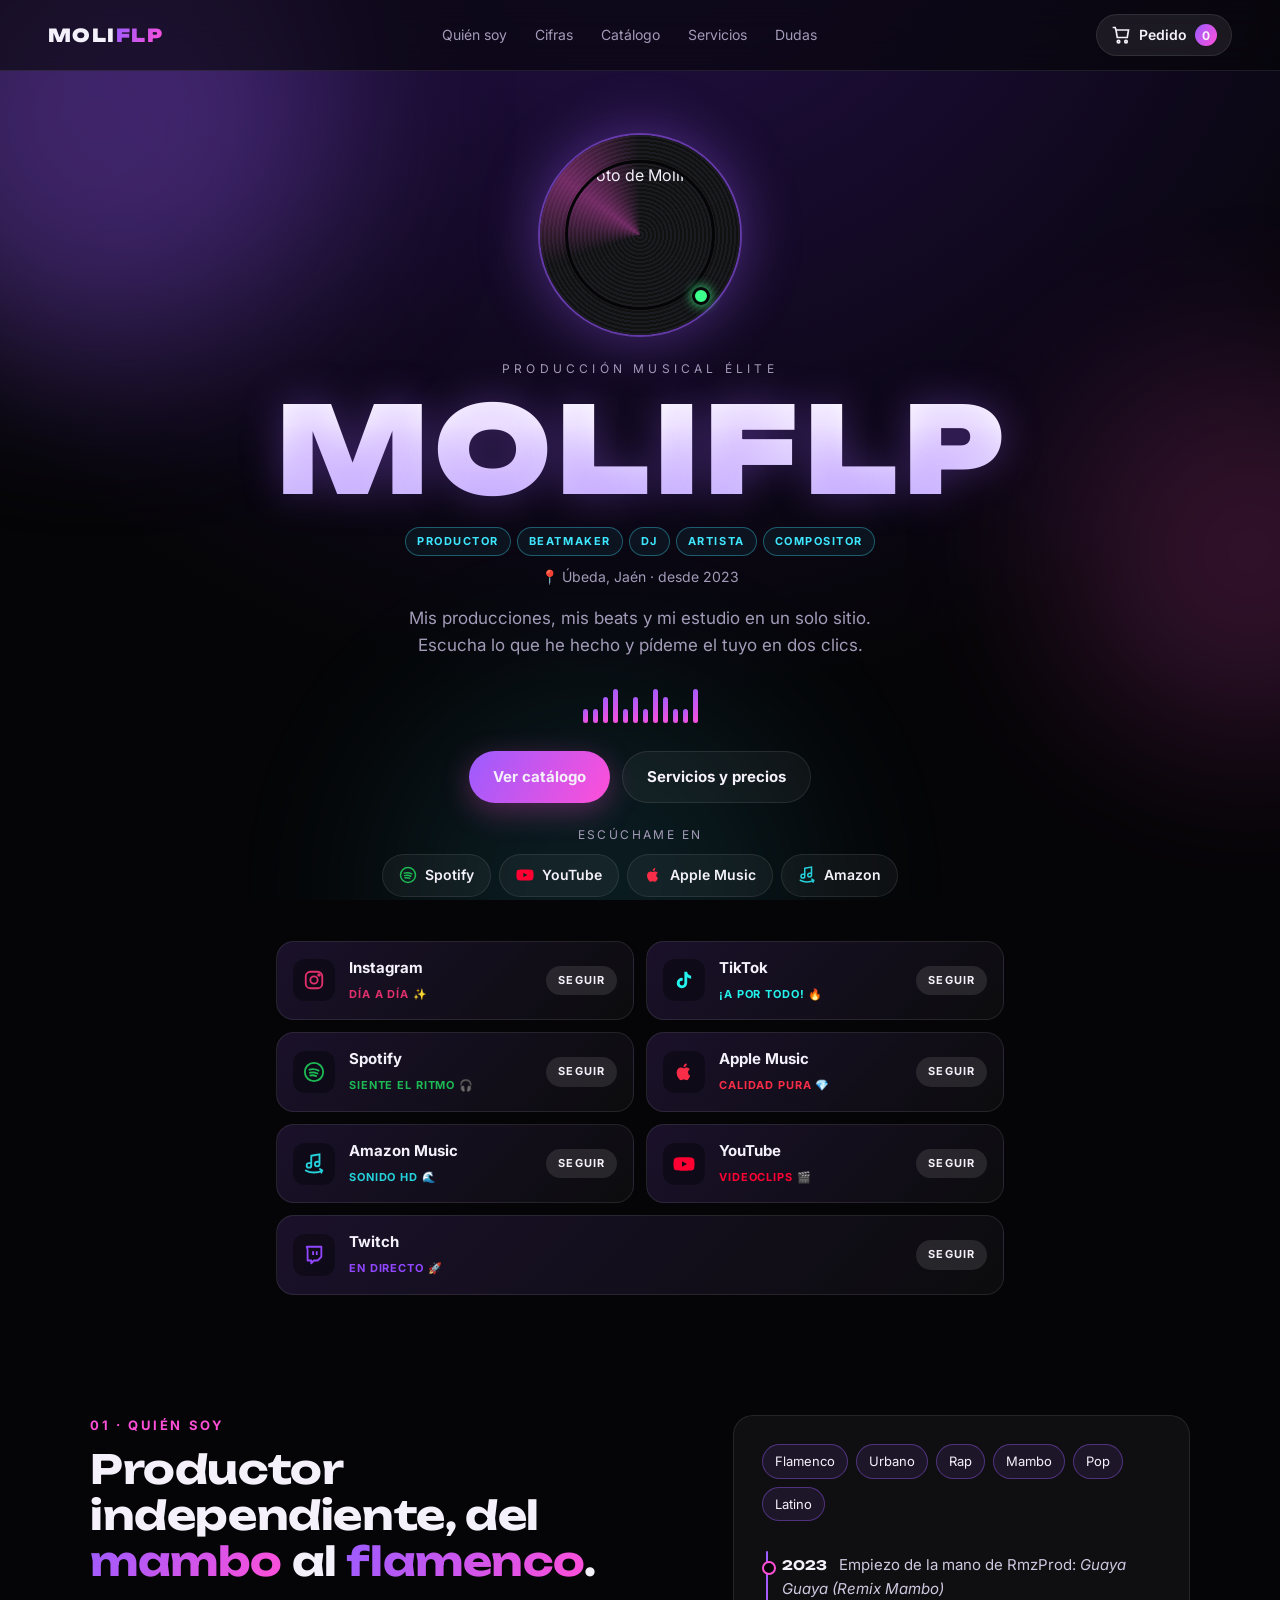
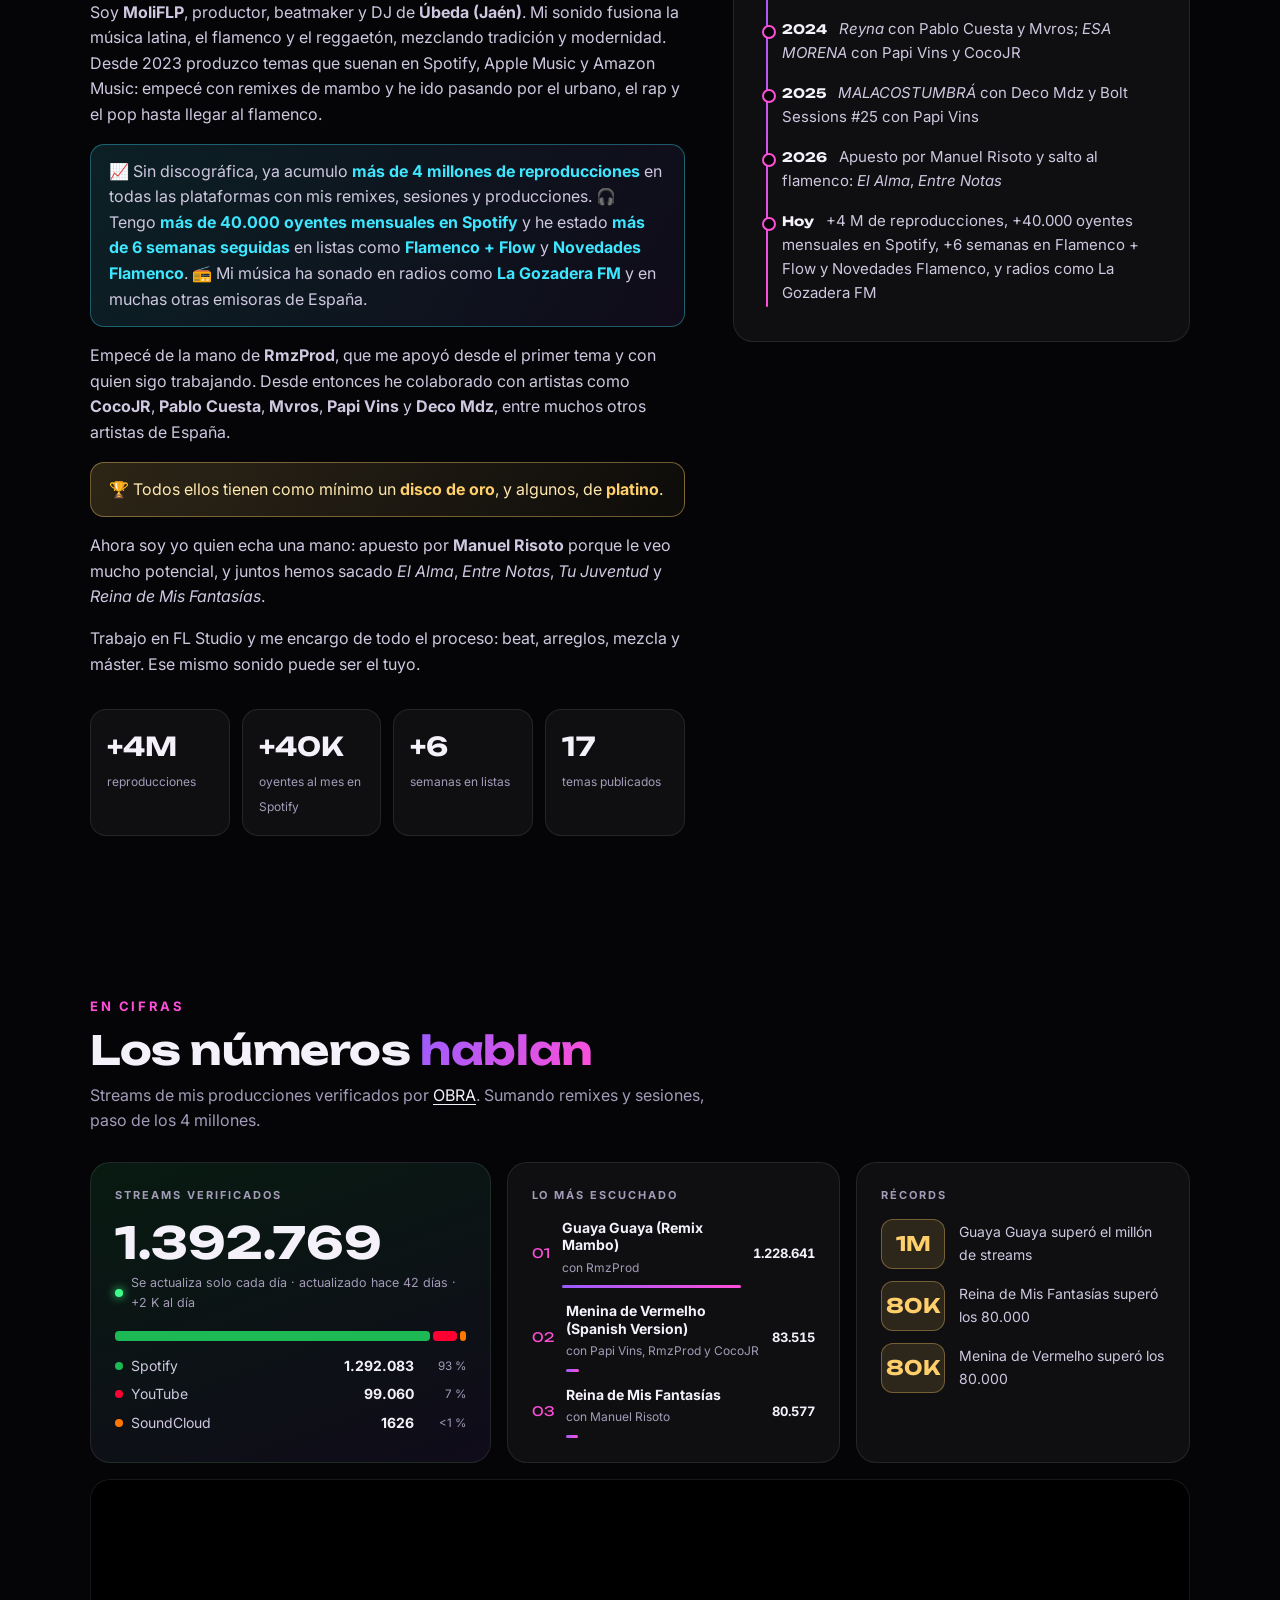
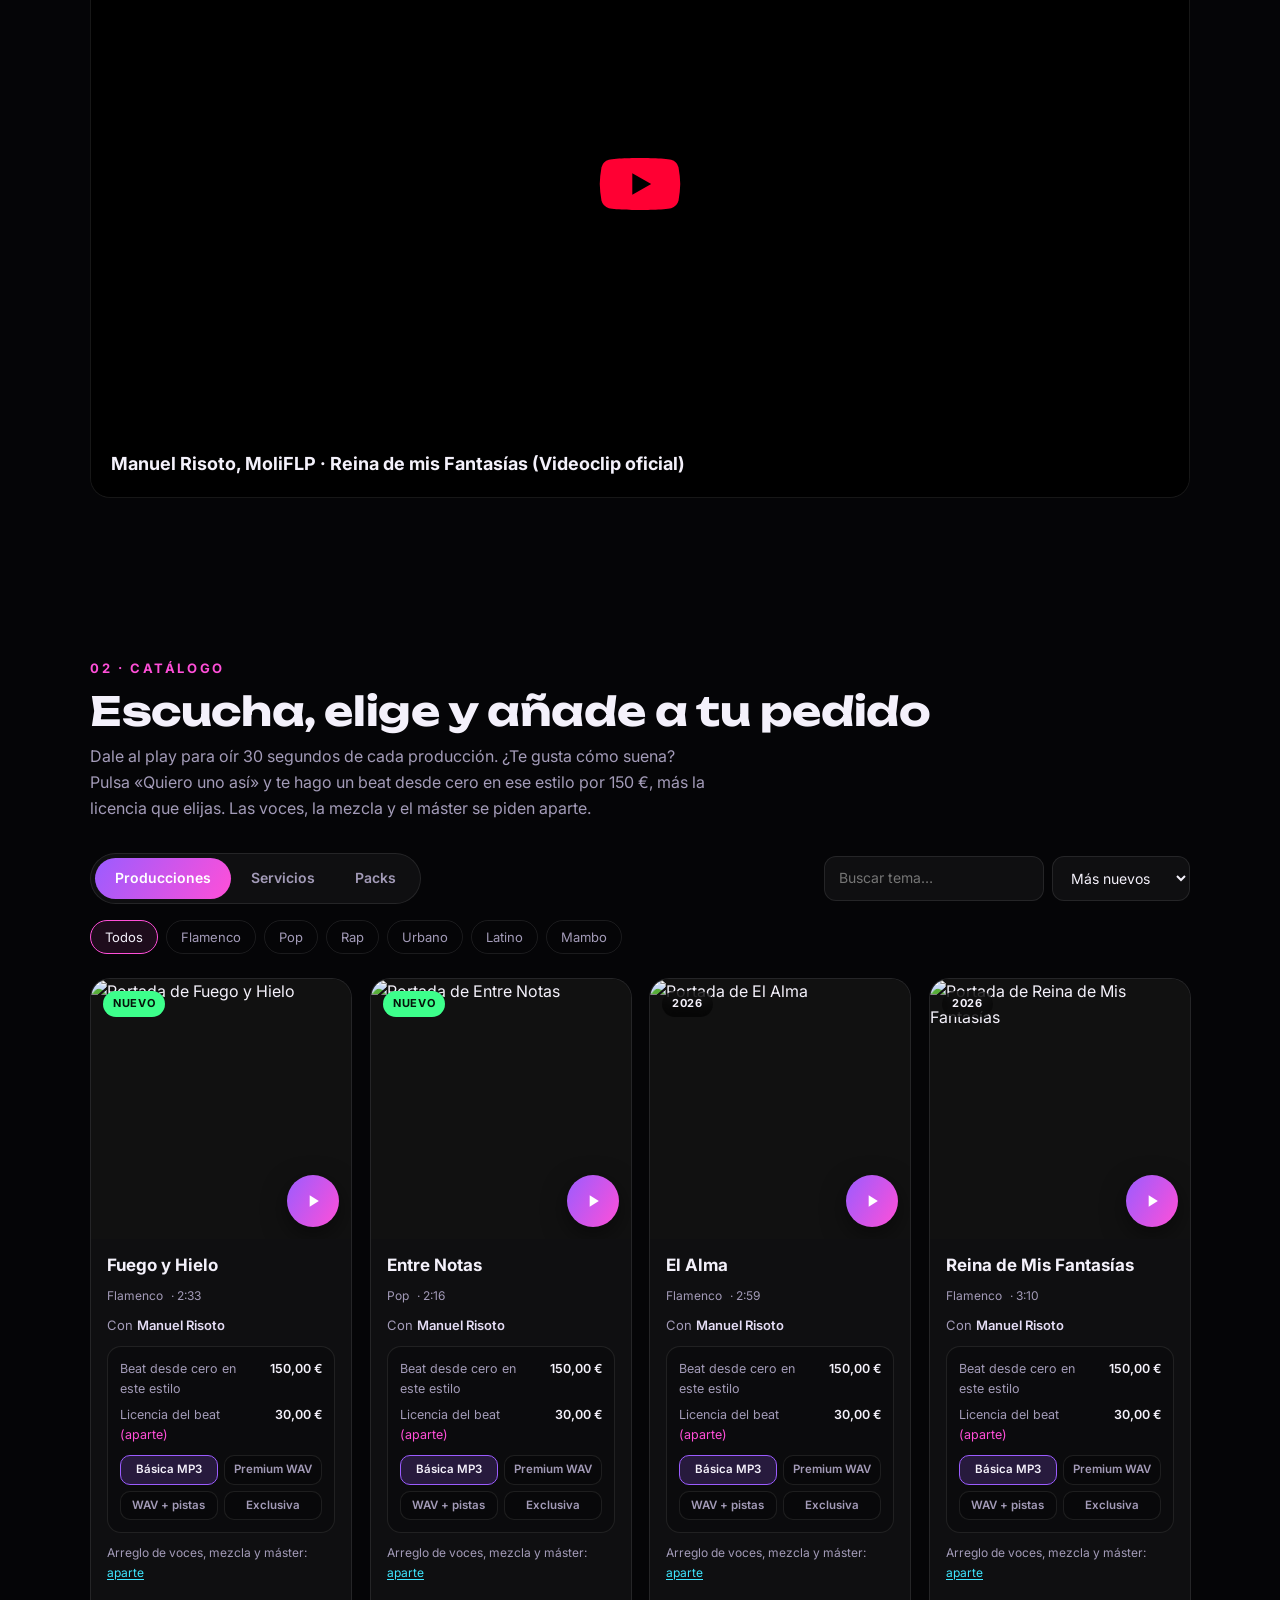
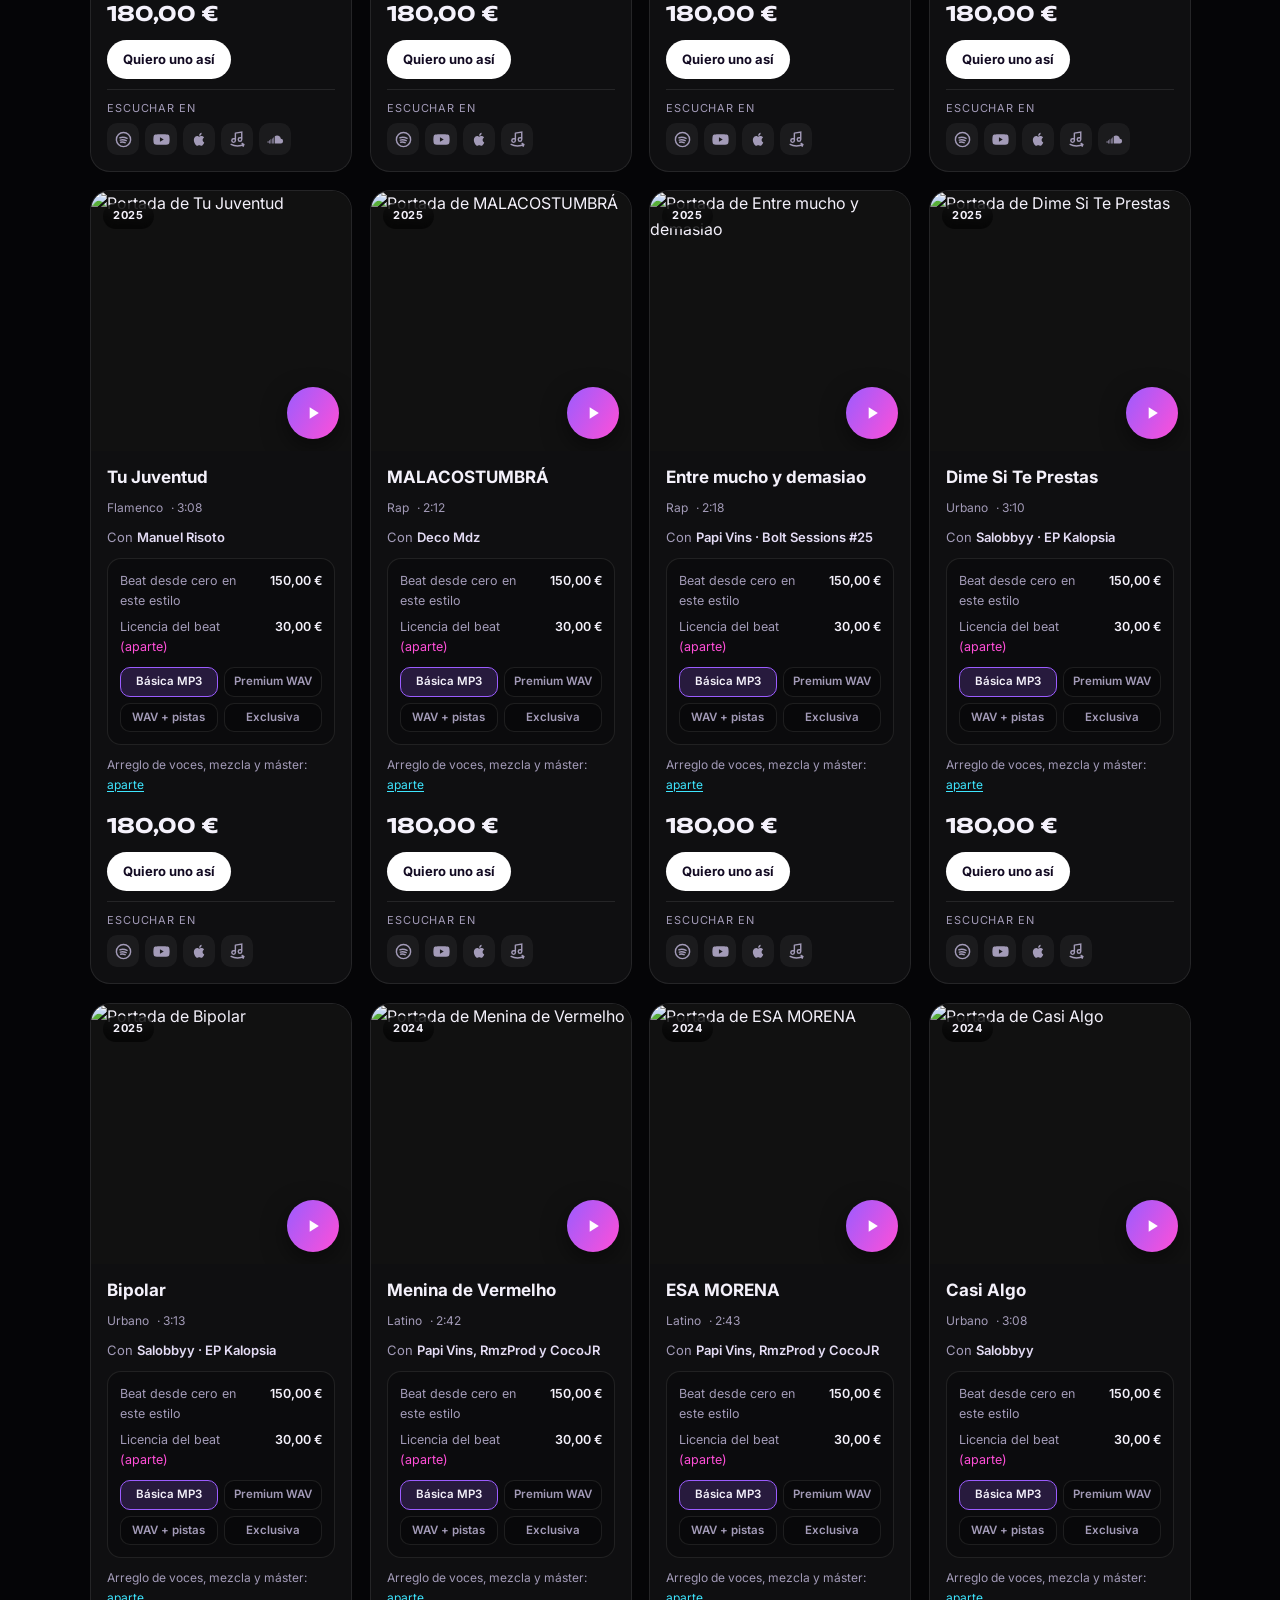
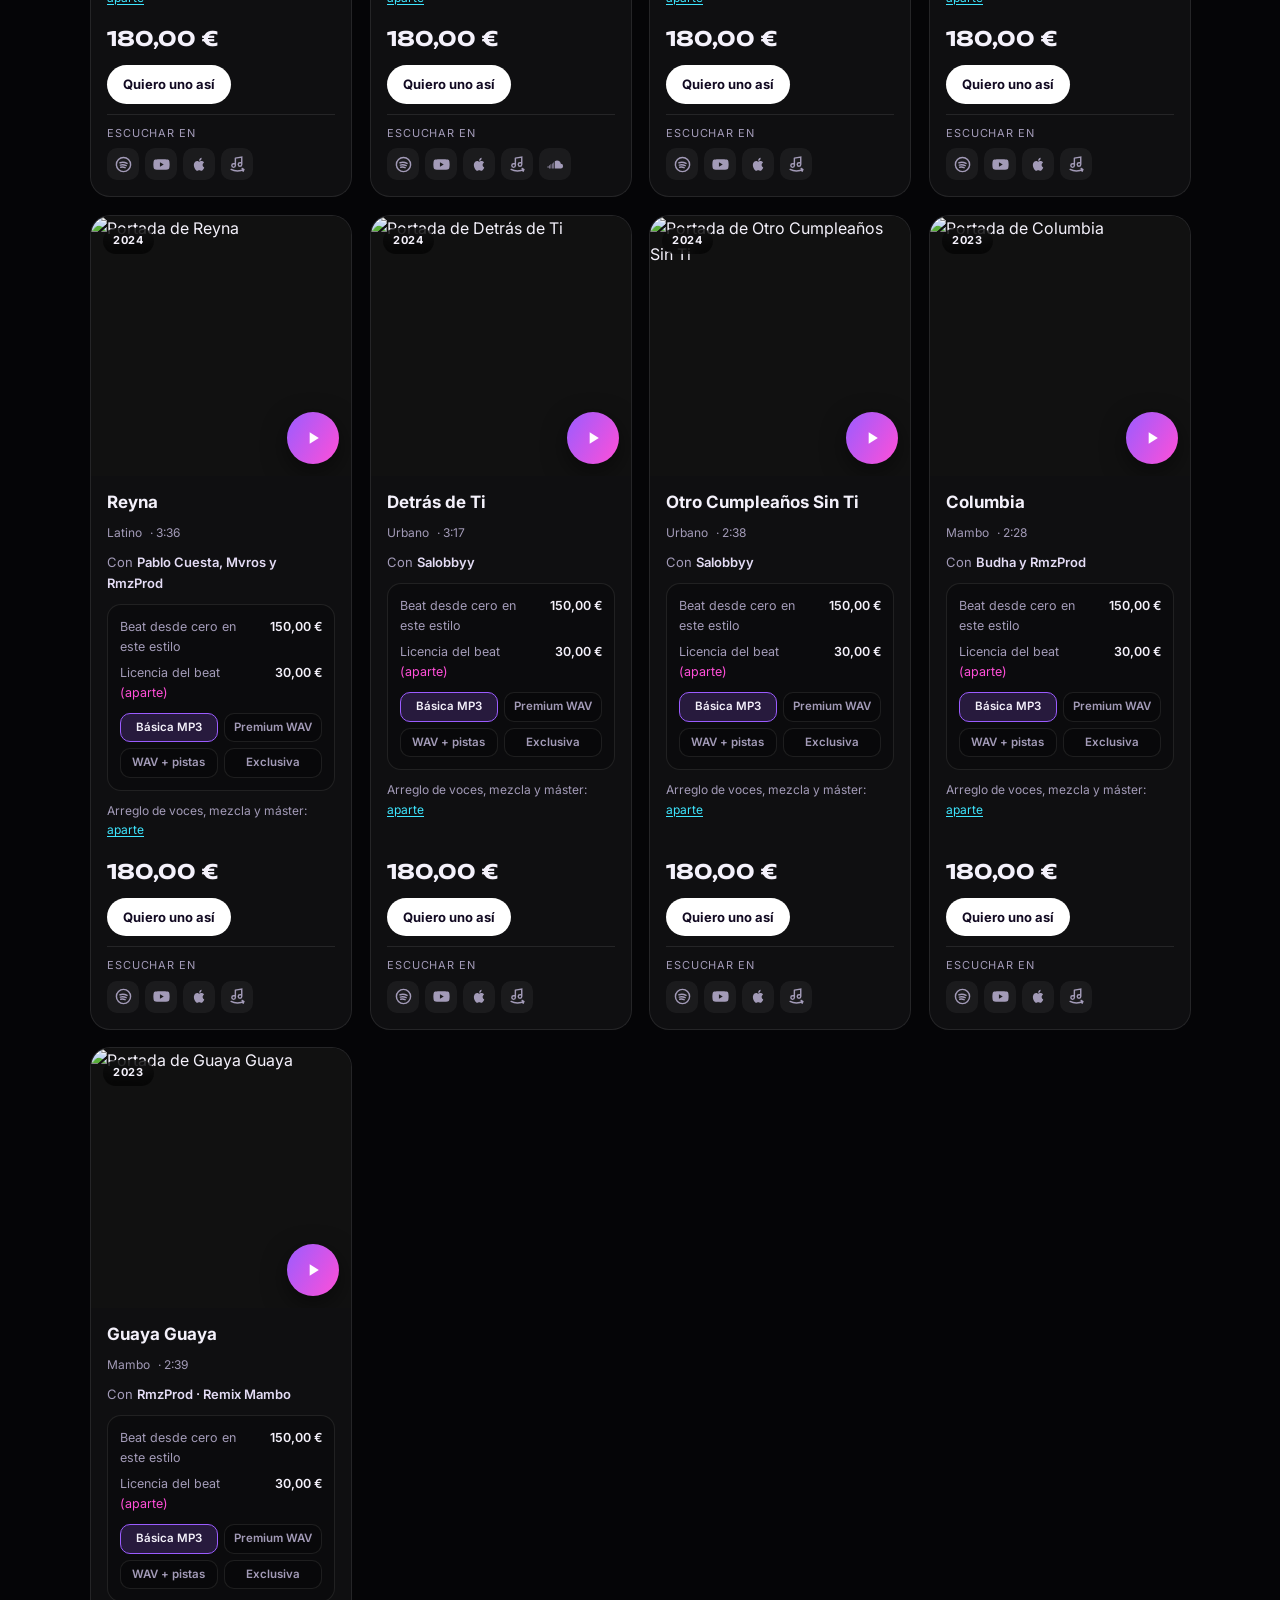
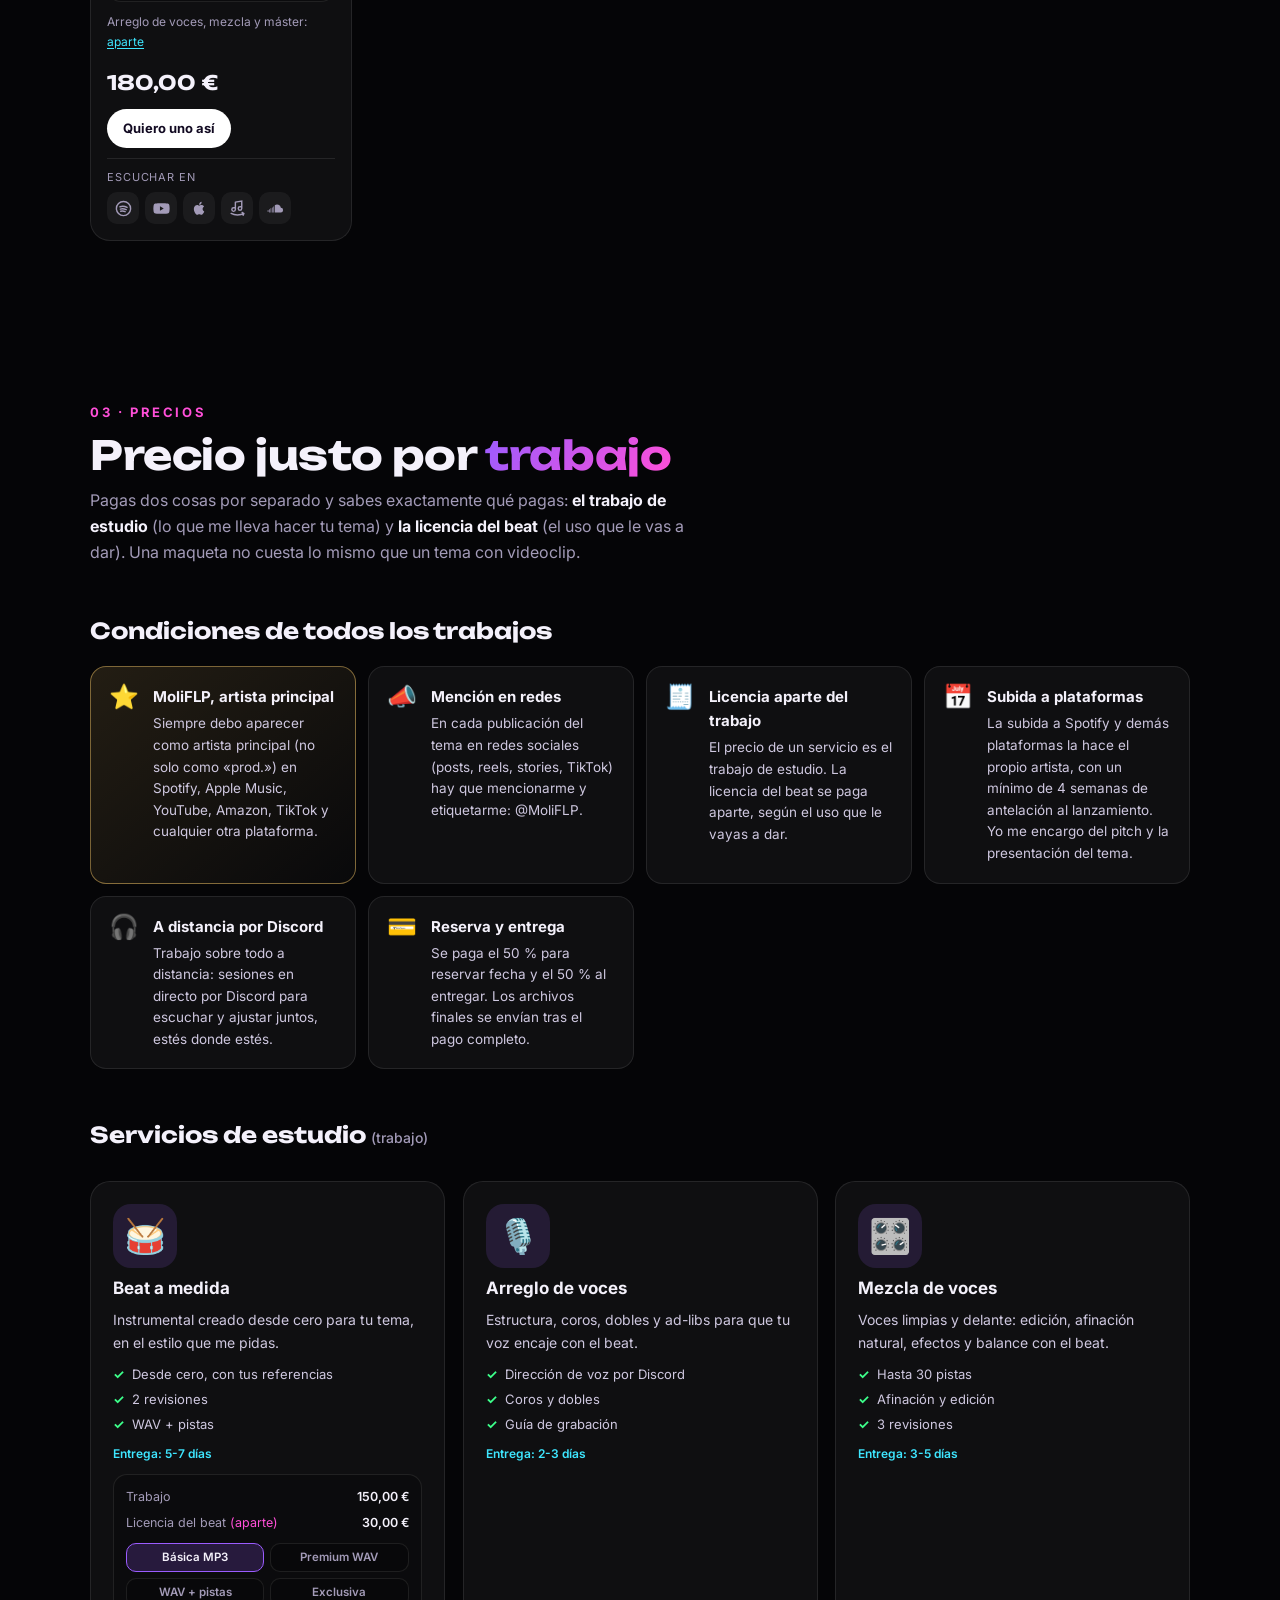
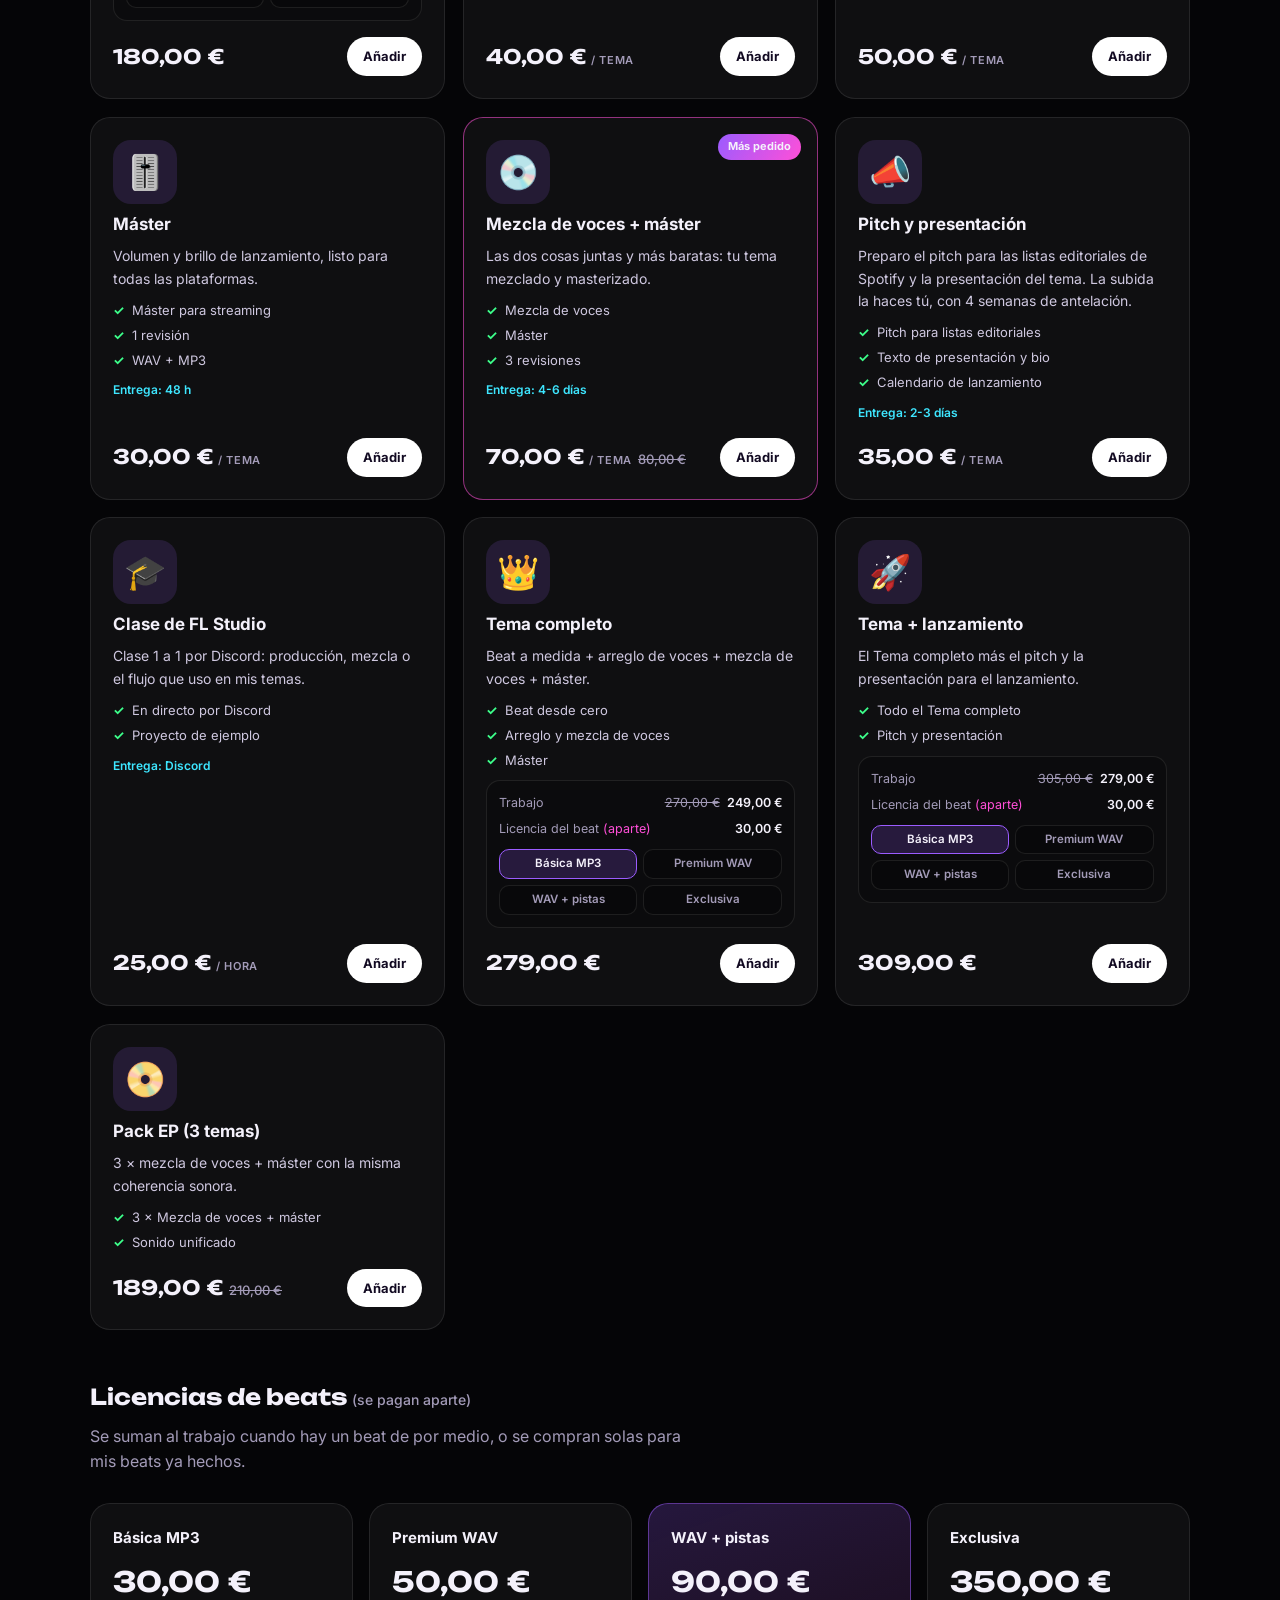
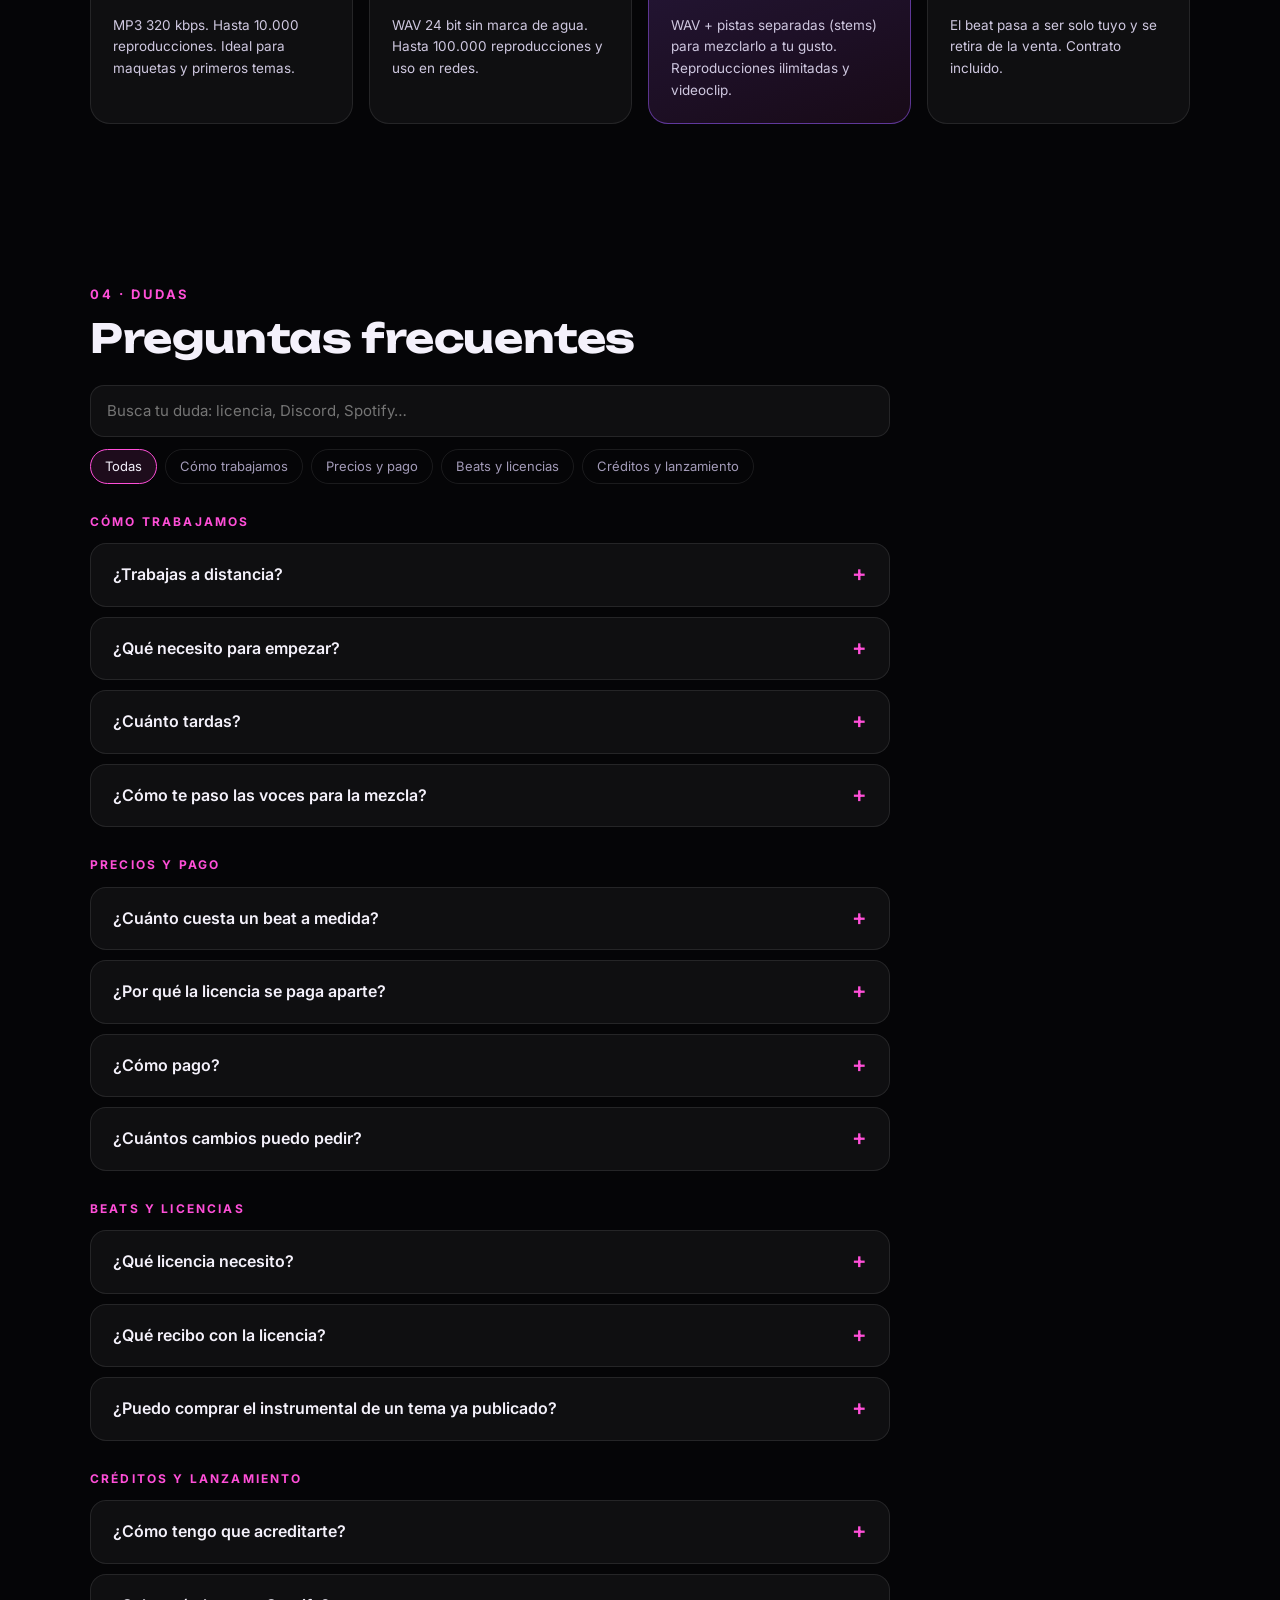
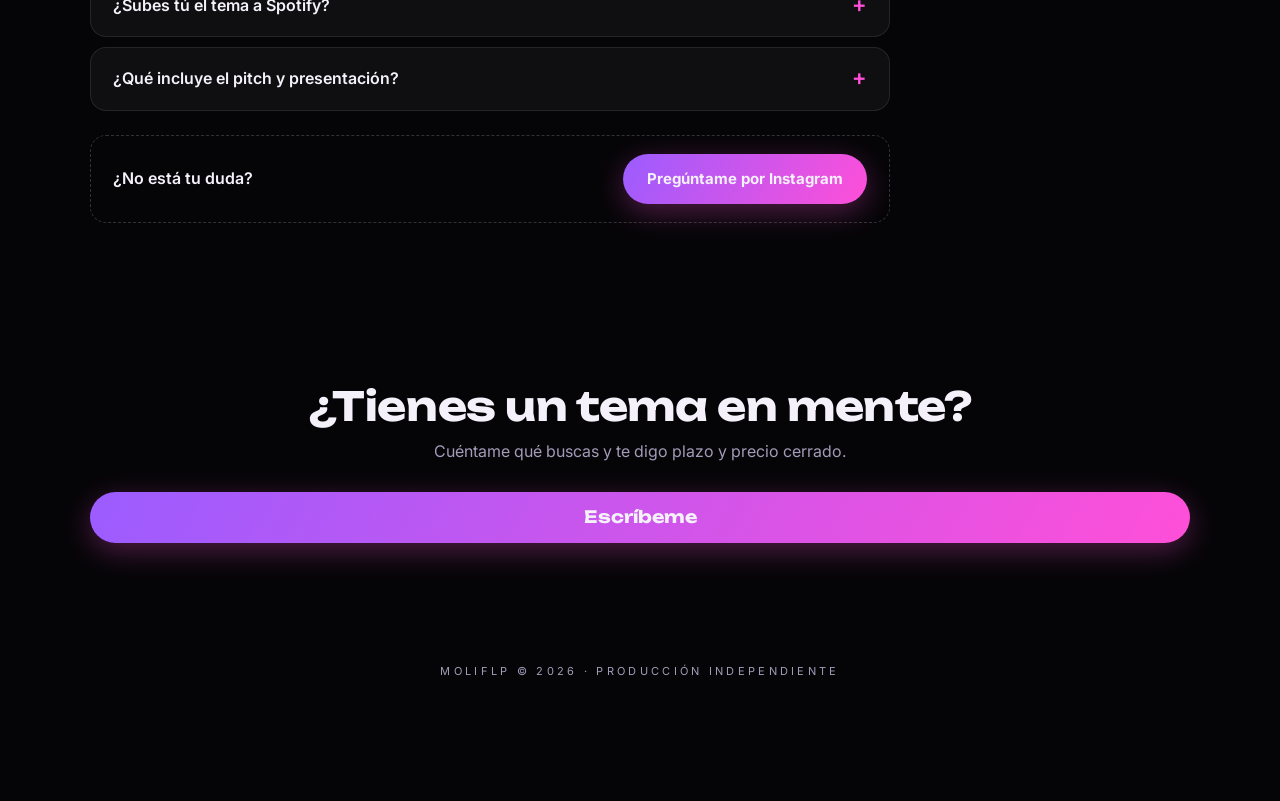
==== index.html @ 97f9ef05 "Web MoliFLP SERVICIOS: catÃ¡logo interactivo, servicios y precios" ====
<!doctype html>
<html lang="es">
<head>
  <meta charset="utf-8">
  <meta name="viewport" content="width=device-width, initial-scale=1">
  <title>MoliFLP Servicios | Música, beats y producción</title>
  <meta name="description" content="MoliFLP, productor musical independiente. Compra mi música, licencias de instrumentales, mezcla, máster y producción a medida.">
  <meta name="theme-color" content="#050507">
  <meta property="og:title" content="MoliFLP Servicios">
  <meta property="og:description" content="Música, instrumentales y producción musical. Escucha, elige y pide.">
  <meta property="og:image" content="https://is1-ssl.mzstatic.com/image/thumb/AMCArtistImages211/v4/2b/0a/ba/2b0aba16-d1e7-290d-1220-6b1f1d23c87c/ami-identity-6f77f5facf01d2132efe00637cc0d89a-2025-10-13T11-26-26.230Z_cropped.png/486x486bb.png">
  <link rel="icon" href="data:image/svg+xml,<svg xmlns='http://www.w3.org/2000/svg' viewBox='0 0 100 100'><text y='.9em' font-size='90'>🎧</text></svg>">
  <link rel="preconnect" href="https://fonts.googleapis.com">
  <link rel="preconnect" href="https://fonts.gstatic.com" crossorigin>
  <link href="https://fonts.googleapis.com/css2?family=Unbounded:wght@500;700;900&family=Inter:wght@400;500;600;700&display=swap" rel="stylesheet">
  <link rel="stylesheet" href="styles.css">
</head>
<body>
  <div class="bg" aria-hidden="true"><span class="orb o1"></span><span class="orb o2"></span><span class="orb o3"></span></div>

  <header class="nav" id="top">
    <a class="logo" href="#top">MOLI<span>FLP</span></a>
    <nav class="links" aria-label="Secciones">
      <a href="#sobre-mi">Quién soy</a>
      <a href="#numeros">Cifras</a>
      <a href="#catalogo">Catálogo</a>
      <a href="#servicios">Servicios</a>
      <a href="#faq">Dudas</a>
    </nav>
    <button class="cart-btn" id="cartBtn" aria-label="Abrir pedido">
      <svg viewBox="0 0 24 24" width="20" height="20" fill="none" stroke="currentColor" stroke-width="2"><path d="M6 6h15l-1.5 9h-12z"/><path d="M6 6 5 3H2"/><circle cx="9" cy="20" r="1.5"/><circle cx="18" cy="20" r="1.5"/></svg>
      <span>Pedido</span><b id="cartCount">0</b>
    </button>
  </header>

  <main>
    <!-- HERO -->
    <section class="hero">
      <div class="avatar-wrap">
        <div class="vinyl" aria-hidden="true"></div>
        <img class="avatar" src="https://is1-ssl.mzstatic.com/image/thumb/AMCArtistImages211/v4/2b/0a/ba/2b0aba16-d1e7-290d-1220-6b1f1d23c87c/ami-identity-6f77f5facf01d2132efe00637cc0d89a-2025-10-13T11-26-26.230Z_cropped.png/486x486bb.png" alt="Foto de MoliFLP" width="180" height="180">
        <span class="live-dot" title="Disponible para encargos"></span>
      </div>
      <p class="eyebrow">Producción musical élite</p>
      <h1 class="title" data-text="MOLIFLP">MOLIFLP</h1>
      <ul class="roles" id="roles"></ul>
      <p class="origin" id="origin"></p>
      <p class="lead">Mis producciones, mis beats y mi estudio en un solo sitio. Escucha lo que he hecho y pídeme el tuyo en dos clics.</p>
      <div class="eq" aria-hidden="true"><i></i><i></i><i></i><i></i><i></i><i></i><i></i><i></i><i></i><i></i><i></i><i></i></div>
      <div class="cta-row">
        <a class="btn primary" href="#catalogo">Ver catálogo</a>
        <a class="btn ghost" href="#servicios">Servicios y precios</a>
      </div>
      <div class="listen-hero">
        <span>Escúchame en</span>
        <a class="pill sp" href="https://open.spotify.com/intl-es/artist/4szvPLKIPZzeUIsnGun2G9" target="_blank" rel="noopener" data-ico="spotify">Spotify</a>
        <a class="pill yt" href="https://www.youtube.com/results?search_query=MoliFLP" target="_blank" rel="noopener" data-ico="youtube">YouTube</a>
        <a class="pill am" href="https://music.apple.com/es/artist/moliflp/1712678802" target="_blank" rel="noopener" data-ico="apple">Apple Music</a>
        <a class="pill az" href="https://music.amazon.com/artists/B0CLDWJK3Q/moliflp" target="_blank" rel="noopener" data-ico="amazon">Amazon</a>
      </div>
      <ul class="socials" id="socials"></ul>
    </section>

    <!-- SOBRE MÍ -->
    <section class="section about reveal" id="sobre-mi">
      <div class="about-text">
        <p class="kicker">01 · Quién soy</p>
        <h2>Productor independiente, del <em>mambo</em> al <em>flamenco</em>.</h2>
        <p>Soy <strong>MoliFLP</strong>, productor, beatmaker y DJ de <strong>Úbeda (Jaén)</strong>. Mi sonido fusiona la música latina, el flamenco y el reggaetón, mezclando tradición y modernidad. Desde 2023 produzco temas que suenan en Spotify, Apple Music y Amazon Music: empecé con remixes de mambo y he ido pasando por el urbano, el rap y el pop hasta llegar al flamenco.</p>
        <p class="hl">📈 Sin discográfica, ya acumulo <strong>más de 4 millones de reproducciones</strong> en todas las plataformas con mis remixes, sesiones y producciones. 🎧 Tengo <strong>más de 40.000 oyentes mensuales en Spotify</strong> y he estado <strong>más de 6 semanas seguidas</strong> en listas como <strong>Flamenco + Flow</strong> y <strong>Novedades Flamenco</strong>. 📻 Mi música ha sonado en radios como <strong>La Gozadera FM</strong> y en muchas otras emisoras de España.</p>
        <p>Empecé de la mano de <strong>RmzProd</strong>, que me apoyó desde el primer tema y con quien sigo trabajando. Desde entonces he colaborado con artistas como <strong>CocoJR</strong>, <strong>Pablo Cuesta</strong>, <strong>Mvros</strong>, <strong>Papi Vins</strong> y <strong>Deco Mdz</strong>, entre muchos otros artistas de España.</p>
        <p class="gold">🏆 Todos ellos tienen como mínimo un <strong>disco de oro</strong>, y algunos, de <strong>platino</strong>.</p>
        <p>Ahora soy yo quien echa una mano: apuesto por <strong>Manuel Risoto</strong> porque le veo mucho potencial, y juntos hemos sacado <i>El Alma</i>, <i>Entre Notas</i>, <i>Tu Juventud</i> y <i>Reina de Mis Fantasías</i>.</p>
        <p>Trabajo en FL Studio y me encargo de todo el proceso: beat, arreglos, mezcla y máster. Ese mismo sonido puede ser el tuyo.</p>
        <div class="stats">
          <div><b data-count="4" data-pre="+" data-suf="M">0</b><span>reproducciones</span></div>
          <div><b data-count="40" data-pre="+" data-suf="K">0</b><span>oyentes al mes en Spotify</span></div>
          <div><b data-count="6" data-pre="+">0</b><span>semanas en listas</span></div>
          <div><b data-count="17">0</b><span>temas publicados</span></div>
        </div>
      </div>
      <div class="about-card">
        <div class="tags">
          <span>Flamenco</span><span>Urbano</span><span>Rap</span><span>Mambo</span><span>Pop</span><span>Latino</span>
        </div>
        <ol class="timeline">
          <li><b>2023</b> Empiezo de la mano de RmzProd: <i>Guaya Guaya (Remix Mambo)</i></li>
          <li><b>2024</b> <i>Reyna</i> con Pablo Cuesta y Mvros; <i>ESA MORENA</i> con Papi Vins y CocoJR</li>
          <li><b>2025</b> <i>MALACOSTUMBRÁ</i> con Deco Mdz y Bolt Sessions #25 con Papi Vins</li>
          <li><b>2026</b> Apuesto por Manuel Risoto y salto al flamenco: <i>El Alma</i>, <i>Entre Notas</i></li>
          <li><b>Hoy</b> +4 M de reproducciones, +40.000 oyentes mensuales en Spotify, +6 semanas en Flamenco + Flow y Novedades Flamenco, y radios como La Gozadera FM</li>
        </ol>
      </div>
    </section>

    <!-- NÚMEROS -->
    <section class="section reveal" id="numeros">
      <p class="kicker">En cifras</p>
      <h2>Los números <em>hablan</em></h2>
      <p class="sub" id="streamsSub"></p>
      <div class="nums">
        <div class="panel total-panel">
          <span class="lbl">Streams verificados</span>
          <b class="big" id="streamsTotal">0</b>
          <span class="when-live" id="streamsWhen"></span>
          <div class="split" id="split"></div>
          <ul class="legend" id="legend"></ul>
        </div>
        <div class="panel">
          <span class="lbl">Lo más escuchado</span>
          <ol class="top" id="topList"></ol>
        </div>
        <div class="panel">
          <span class="lbl">Récords</span>
          <ul class="records" id="records"></ul>
        </div>
      </div>
      <div class="video" id="video"></div>
    </section>

    <!-- CATÁLOGO -->
    <section class="section reveal" id="catalogo">
      <p class="kicker">02 · Catálogo</p>
      <h2>Escucha, elige y añade a tu pedido</h2>
      <p class="sub">Dale al play para oír 30 segundos de cada producción. ¿Te gusta cómo suena? Pulsa «Quiero uno así» y te hago un beat desde cero en ese estilo por 150 €, más la licencia que elijas. Las voces, la mezcla y el máster se piden aparte.</p>

      <div class="toolbar">
        <div class="tabs" role="tablist" id="tabs">
          <button role="tab" class="active" data-tab="musica">Producciones</button>
          <button role="tab" data-tab="servicios">Servicios</button>
          <button role="tab" data-tab="packs">Packs</button>
        </div>
        <div class="filters" id="filters">
          <input type="search" id="search" placeholder="Buscar tema…" aria-label="Buscar tema">
          <select id="sort" aria-label="Ordenar">
            <option value="new">Más nuevos</option>
            <option value="old">Más antiguos</option>
            <option value="az">A-Z</option>
          </select>
        </div>
      </div>
      <div class="chips" id="chips"></div>
      <div class="grid" id="grid"></div>
      <p class="empty" id="empty" hidden>No hay nada con ese filtro.</p>
    </section>

    <!-- SERVICIOS / PRECIOS -->
    <section class="section reveal" id="servicios">
      <p class="kicker">03 · Precios</p>
      <h2>Precio justo por <em>trabajo</em></h2>
      <p class="sub">Pagas dos cosas por separado y sabes exactamente qué pagas: <strong>el trabajo de estudio</strong> (lo que me lleva hacer tu tema) y <strong>la licencia del beat</strong> (el uso que le vas a dar). Una maqueta no cuesta lo mismo que un tema con videoclip.</p>

      <h3 class="h3">Condiciones de todos los trabajos</h3>
      <div class="conds" id="condiciones"></div>

      <h3 class="h3">Servicios de estudio <small>(trabajo)</small></h3>
      <div class="svc-grid" id="servicesList"></div>

      <h3 class="h3">Licencias de beats <small>(se pagan aparte)</small></h3>
      <p class="sub">Se suman al trabajo cuando hay un beat de por medio, o se compran solas para mis beats ya hechos.</p>
      <div class="lic-grid" id="licencias"></div>
    </section>

    <!-- FAQ -->
    <section class="section reveal" id="faq">
      <p class="kicker">04 · Dudas</p>
      <h2>Preguntas frecuentes</h2>
      <div class="faq-tools">
        <input type="search" id="faqSearch" placeholder="Busca tu duda: licencia, Discord, Spotify…" aria-label="Buscar en preguntas frecuentes">
        <div class="chips" id="faqChips"></div>
      </div>
      <div class="faq" id="faqList"></div>
      <p class="empty" id="faqEmpty" hidden>No encuentro nada con eso. Pregúntamelo directamente 👇</p>
      <div class="faq-ask" id="faqAsk">
        <span>¿No está tu duda?</span>
        <a class="btn primary" href="https://ig.me/m/MoliFLP" target="_blank" rel="noopener">Pregúntame por Instagram</a>
      </div>
    </section>

    <section class="section contact reveal">
      <h2>¿Tienes un tema en mente?</h2>
      <p class="sub">Cuéntame qué buscas y te digo plazo y precio cerrado.</p>
      <a class="btn primary big" id="contactBtn" href="https://ig.me/m/MoliFLP" target="_blank" rel="noopener">Escríbeme</a>
    </section>
  </main>

  <footer class="foot">MOLIFLP © <span id="year"></span> · Producción independiente</footer>

  <!-- Reproductor -->
  <div class="player" id="player" hidden>
    <img id="plImg" alt="">
    <div class="pl-info"><b id="plTitle"></b><span id="plSub"></span>
      <div class="pl-bar"><i id="plProg"></i></div>
    </div>
    <button class="pl-btn" id="plToggle" aria-label="Pausa">❚❚</button>
    <button class="pl-x" id="plClose" aria-label="Cerrar reproductor">✕</button>
  </div>
  <audio id="audio" preload="none"></audio>

  <!-- Carrito -->
  <div class="scrim" id="scrim" hidden></div>
  <aside class="drawer" id="drawer" aria-label="Tu pedido" aria-hidden="true">
    <div class="dr-head"><h3>Tu pedido</h3><button id="drClose" aria-label="Cerrar">✕</button></div>
    <ul class="dr-list" id="drList"></ul>
    <p class="dr-empty" id="drEmpty">Aún no has añadido nada.</p>
    <div class="dr-foot">
      <div class="dr-total"><span>Total</span><b id="drTotal">0,00 €</b></div>
      <label class="dr-name">Tu nombre o @usuario<input id="drName" placeholder="Ej. @tuartista"></label>
      <div id="drActions" class="dr-actions"></div>
      <p class="dr-note">Al enviar aceptas que MoliFLP aparezca como <b>artista principal</b> en todas las plataformas y que le menciones (@MoliFLP) en redes. El pedido se copia y te respondo con el enlace de pago; aquí no se cobra nada.</p>
    </div>
  </aside>

  <div class="toast" id="toast" role="status" aria-live="polite"></div>

  <script src="data.js"></script>
  <script src="app.js"></script>
</body>
</html>
---- styles.css ----
:root {
  --bg: #050507;
  --bg2: #0d0a16;
  --card: rgba(255, 255, 255, .045);
  --card-hi: rgba(255, 255, 255, .08);
  --line: rgba(255, 255, 255, .09);
  --txt: #f4f1fb;
  --mute: #a39bb8;
  --violet: #9b5cff;
  --pink: #ff4fd8;
  --cyan: #3ee6ff;
  --green: #3dff8b;
  --grad: linear-gradient(120deg, var(--violet), var(--pink));
  --r: 20px;
  --ease: cubic-bezier(.22, 1, .36, 1);
}

* { box-sizing: border-box; margin: 0; padding: 0; }
html { scroll-behavior: smooth; scroll-padding-top: 80px; }
body {
  font-family: Inter, system-ui, sans-serif;
  background: radial-gradient(circle at 50% -20%, #25104a 0%, var(--bg) 70%) fixed, var(--bg);
  color: var(--txt);
  line-height: 1.6;
  overflow-x: hidden;
  -webkit-font-smoothing: antialiased;
}
img { display: block; max-width: 100%; }
a { color: inherit; text-decoration: none; }
button, input, select { font: inherit; color: inherit; }
button { cursor: pointer; background: none; border: 0; }
:focus-visible { outline: 2px solid var(--pink); outline-offset: 3px; border-radius: 8px; }

/* Fondo animado */
.bg { position: fixed; inset: 0; z-index: -1; pointer-events: none; overflow: hidden; }
.orb { position: absolute; border-radius: 50%; filter: blur(90px); opacity: .35; animation: float 18s ease-in-out infinite alternate; }
.o1 { width: 480px; height: 480px; background: var(--violet); top: -120px; left: -140px; }
.o2 { width: 380px; height: 380px; background: var(--pink); top: 40%; right: -160px; animation-delay: -6s; opacity: .18; }
.o3 { width: 420px; height: 420px; background: var(--cyan); bottom: -200px; left: 30%; animation-delay: -12s; opacity: .1; }
@keyframes float { to { transform: translate(60px, 80px) scale(1.15); } }

/* Navegación */
.nav {
  position: sticky; top: 0; z-index: 30;
  display: flex; align-items: center; justify-content: space-between; gap: 16px;
  padding: 14px clamp(16px, 4vw, 48px);
  background: rgba(5, 5, 7, .6); backdrop-filter: blur(16px);
  border-bottom: 1px solid var(--line);
}
.logo { font-family: Unbounded; font-weight: 900; letter-spacing: .08em; font-size: 18px; }
.logo span { background: var(--grad); -webkit-background-clip: text; background-clip: text; color: transparent; }
.links { display: flex; gap: 28px; font-size: 14px; color: var(--mute); }
.links a { transition: color .2s; }
.links a:hover { color: var(--txt); }
.cart-btn {
  display: flex; align-items: center; gap: 8px;
  padding: 9px 14px; border-radius: 999px;
  background: var(--card-hi); border: 1px solid var(--line);
  font-size: 14px; font-weight: 600; transition: transform .2s var(--ease), background .2s;
}
.cart-btn:hover { background: rgba(255, 255, 255, .14); }
.cart-btn b { min-width: 22px; height: 22px; border-radius: 999px; display: grid; place-items: center; background: var(--grad); font-size: 12px; }
.cart-btn.bump { animation: bump .45s var(--ease); }
@keyframes bump { 40% { transform: scale(1.15); } }

/* Hero */
.hero { text-align: center; padding: 64px 16px 40px; max-width: 760px; margin: 0 auto; }
.avatar-wrap { position: relative; width: 200px; height: 200px; margin: 0 auto 24px; display: grid; place-items: center; }
.vinyl {
  position: absolute; inset: 0; border-radius: 50%;
  background: repeating-radial-gradient(circle, #111 0 2px, #1b1b22 2px 4px);
  box-shadow: 0 0 0 2px rgba(155, 92, 255, .5), 0 0 60px rgba(155, 92, 255, .45);
  animation: spin 8s linear infinite;
}
.vinyl::after { content: ""; position: absolute; inset: 0; border-radius: 50%; background: conic-gradient(from 0deg, transparent 0 70%, rgba(255, 79, 216, .4) 85%, transparent); }
@keyframes spin { to { transform: rotate(360deg); } }
.avatar { position: relative; width: 150px; height: 150px; border-radius: 50%; object-fit: cover; border: 3px solid var(--bg); }
.live-dot { position: absolute; bottom: 30px; right: 30px; width: 18px; height: 18px; border-radius: 50%; background: var(--green); border: 3px solid var(--bg); box-shadow: 0 0 12px var(--green); animation: pulse 2s infinite; }
@keyframes pulse { 50% { box-shadow: 0 0 0 8px rgba(61, 255, 139, 0); } }
.eyebrow { font-size: 12px; letter-spacing: .35em; text-transform: uppercase; color: var(--mute); }
.title {
  font-family: Unbounded; font-weight: 900; font-size: clamp(52px, 12vw, 120px);
  line-height: 1; letter-spacing: .04em; margin: 10px 0 18px;
  background: linear-gradient(180deg, #fff 30%, #c9b4ff); -webkit-background-clip: text; background-clip: text; color: transparent;
  text-shadow: 0 0 40px rgba(155, 92, 255, .35);
}
.lead { color: var(--mute); max-width: 520px; margin: 0 auto; font-size: 17px; }
.eq { display: flex; justify-content: center; align-items: flex-end; gap: 5px; height: 36px; margin: 28px 0; }
.eq i { width: 5px; height: 14px; border-radius: 3px; background: var(--grad); animation: eq 1.1s ease-in-out infinite; }
.eq i:nth-child(3n) { height: 26px; }
.eq i:nth-child(4n) { height: 34px; }
.eq i:nth-child(odd) { animation-duration: .8s; }
.eq i:nth-child(3n) { animation-duration: 1.4s; }
.eq i:nth-child(4n) { animation-delay: -.4s; }
.eq i:nth-child(5n) { animation-delay: -.7s; }
@keyframes eq { 0%, 100% { height: 6px; } 50% { height: 36px; } }

.cta-row { display: flex; gap: 12px; justify-content: center; flex-wrap: wrap; }
.btn {
  display: inline-flex; align-items: center; justify-content: center; gap: 8px;
  padding: 13px 24px; border-radius: 999px; font-weight: 700; font-size: 15px;
  transition: transform .25s var(--ease), box-shadow .25s, background .2s;
}
.btn:active { transform: scale(.97); }
.btn.primary { background: var(--grad); box-shadow: 0 8px 30px rgba(255, 79, 216, .3); }
.btn.primary:hover { box-shadow: 0 10px 40px rgba(255, 79, 216, .5); transform: translateY(-2px); }
.btn.ghost { border: 1px solid var(--line); background: var(--card); }
.btn.ghost:hover { background: var(--card-hi); }
.btn.big { padding: 16px 36px; font-size: 17px; }

/* Redes (como la web de enlaces) */
.socials { list-style: none; display: grid; grid-template-columns: repeat(auto-fit, minmax(290px, 1fr)); gap: 12px; margin-top: 44px; text-align: left; }
.socials li:last-child:nth-child(odd) { grid-column: 1 / -1; }
.social {
  display: flex; align-items: center; gap: 14px; padding: 14px 16px; border-radius: 18px;
  background: linear-gradient(135deg, rgba(155, 92, 255, .14), rgba(255, 255, 255, .03));
  border: 1px solid var(--line); transition: transform .3s var(--ease), border-color .3s, background .3s;
}
.social:hover { transform: translateY(-3px); border-color: var(--c); background: linear-gradient(135deg, color-mix(in srgb, var(--c) 22%, transparent), rgba(255, 255, 255, .03)); }
.social .ic { width: 42px; height: 42px; border-radius: 12px; display: grid; place-items: center; background: rgba(0, 0, 0, .35); color: var(--c); flex: none; }
.social .ic svg { width: 22px; height: 22px; }
.social div { flex: 1; min-width: 0; }
.social b { display: block; font-size: 15px; }
.social small { font-size: 11px; letter-spacing: .08em; text-transform: uppercase; color: var(--c); font-weight: 700; }
.social em { font-style: normal; font-size: 11px; font-weight: 700; letter-spacing: .1em; padding: 6px 12px; border-radius: 999px; background: rgba(255, 255, 255, .1); }

/* Secciones */
.section { max-width: 1180px; margin: 0 auto; padding: 80px clamp(16px, 4vw, 40px); }
.kicker { color: var(--pink); font-weight: 700; font-size: 13px; letter-spacing: .2em; text-transform: uppercase; margin-bottom: 10px; }
h2 { font-family: Unbounded; font-weight: 700; font-size: clamp(26px, 4vw, 40px); line-height: 1.15; letter-spacing: -.01em; }
h2 em { font-style: normal; background: var(--grad); -webkit-background-clip: text; background-clip: text; color: transparent; }
.sub { color: var(--mute); margin-top: 10px; max-width: 620px; }
.mt { margin-top: 64px; }

.reveal { opacity: 0; transform: translateY(30px); transition: opacity .8s var(--ease), transform .8s var(--ease); }
.reveal.in { opacity: 1; transform: none; }

/* Quién soy */
.about { display: grid; grid-template-columns: 1.3fr 1fr; gap: 48px; align-items: start; }
.about-text p:not(.kicker) { color: #cfc8e0; margin-top: 16px; }
.about-text h2 { margin-bottom: 8px; }
.about-text p.gold { padding: 14px 18px; border-radius: 14px; color: #ffe9b0; background: linear-gradient(120deg, rgba(255, 207, 107, .16), rgba(255, 207, 107, .04)); border: 1px solid rgba(255, 207, 107, .4); }
.about-text p.gold strong { color: #ffcf6b; }
.about-text p.hl { padding: 14px 18px; border-radius: 14px; background: linear-gradient(120deg, rgba(62, 230, 255, .12), rgba(155, 92, 255, .08)); border: 1px solid rgba(62, 230, 255, .35); }
.about-text p.hl strong { color: var(--cyan); }
.stats { display: grid; grid-template-columns: repeat(4, 1fr); gap: 12px; margin-top: 32px; }
.stats div { padding: 16px; border-radius: 16px; background: var(--card); border: 1px solid var(--line); }
.stats b { display: block; font-family: Unbounded; font-size: 26px; }
.stats span { font-size: 12px; color: var(--mute); }
.about-card { padding: 28px; border-radius: var(--r); background: var(--card); border: 1px solid var(--line); }
.tags { display: flex; flex-wrap: wrap; gap: 8px; margin-bottom: 24px; }
.tags span { padding: 6px 12px; border-radius: 999px; font-size: 13px; border: 1px solid rgba(155, 92, 255, .4); background: rgba(155, 92, 255, .1); }
.timeline { list-style: none; position: relative; padding-left: 20px; }
.timeline::before { content: ""; position: absolute; left: 4px; top: 6px; bottom: 6px; width: 2px; background: var(--grad); border-radius: 2px; }
.timeline li { position: relative; padding: 8px 0; color: #cfc8e0; font-size: 15px; }
.timeline li::before { content: ""; position: absolute; left: -20px; top: 16px; width: 10px; height: 10px; border-radius: 50%; background: var(--bg); border: 2px solid var(--pink); }
.timeline b { color: var(--txt); margin-right: 8px; font-family: Unbounded; font-size: 13px; }

/* Catálogo */
.toolbar { display: flex; justify-content: space-between; align-items: center; gap: 16px; flex-wrap: wrap; margin-top: 32px; }
.tabs { display: inline-flex; padding: 4px; border-radius: 999px; background: var(--card); border: 1px solid var(--line); }
.tabs button { padding: 9px 20px; border-radius: 999px; font-weight: 600; font-size: 14px; color: var(--mute); transition: background .25s, color .25s; }
.tabs button.active { background: var(--grad); color: #fff; }
.filters { display: flex; gap: 8px; flex-wrap: wrap; }
.filters input, .filters select {
  padding: 10px 14px; border-radius: 12px; background: var(--card); border: 1px solid var(--line); font-size: 14px; min-width: 0;
}
.filters input { width: 220px; }
.filters select option { background: var(--bg2); }
.chips { display: flex; flex-wrap: wrap; gap: 8px; margin: 16px 0 24px; }
.chips button { padding: 6px 14px; border-radius: 999px; font-size: 13px; border: 1px solid var(--line); color: var(--mute); transition: all .2s; }
.chips button.active, .chips button:hover { color: var(--txt); border-color: var(--pink); background: rgba(255, 79, 216, .1); }

.grid { display: grid; grid-template-columns: repeat(auto-fill, minmax(250px, 1fr)); gap: 18px; }
.card {
  position: relative; display: flex; flex-direction: column; border-radius: var(--r); overflow: hidden;
  background: var(--card); border: 1px solid var(--line);
  transition: transform .35s var(--ease), border-color .3s, box-shadow .3s;
  animation: cardIn .5s var(--ease) both;
}
@keyframes cardIn { from { opacity: 0; transform: translateY(16px) scale(.98); } }
.card:hover { transform: translateY(-4px); border-color: rgba(155, 92, 255, .5); box-shadow: 0 20px 50px rgba(0, 0, 0, .4); }
.card.playing { border-color: var(--pink); box-shadow: 0 0 0 1px var(--pink), 0 20px 50px rgba(255, 79, 216, .2); }
.cover { position: relative; aspect-ratio: 1; overflow: hidden; background: #111; }
.cover img { width: 100%; height: 100%; object-fit: cover; transition: transform .6s var(--ease); }
.card:hover .cover img { transform: scale(1.05); }
.play {
  position: absolute; right: 12px; bottom: 12px; width: 52px; height: 52px; border-radius: 50%;
  display: grid; place-items: center; background: var(--grad); box-shadow: 0 8px 24px rgba(0, 0, 0, .5);
  transition: transform .25s var(--ease);
}
.play:hover { transform: scale(1.08); }
.play svg { width: 20px; height: 20px; fill: #fff; }
.badge { position: absolute; left: 12px; top: 12px; padding: 4px 10px; border-radius: 999px; font-size: 11px; font-weight: 700; letter-spacing: .06em; text-transform: uppercase; background: rgba(0, 0, 0, .6); backdrop-filter: blur(8px); }
.badge.new { background: var(--green); color: #04150a; }
.body { padding: 16px; display: flex; flex-direction: column; gap: 10px; flex: 1; }
.body h3 { font-size: 17px; line-height: 1.25; }
.meta { font-size: 12px; color: var(--mute); display: flex; gap: 8px; flex-wrap: wrap; }
.lic { display: grid; grid-template-columns: 1fr 1fr; gap: 6px; }
.lic button {
  padding: 7px 6px; border-radius: 10px; font-size: 11.5px; font-weight: 600; line-height: 1.2;
  border: 1px solid var(--line); color: var(--mute); background: rgba(0, 0, 0, .2); transition: all .2s;
}
.lic button.on { color: var(--txt); border-color: var(--violet); background: rgba(155, 92, 255, .2); }
.buy { display: flex; flex-wrap: wrap; align-items: center; justify-content: space-between; gap: 10px; margin-top: auto; padding-top: 6px; }
.add { white-space: nowrap; }
.price { font-family: Unbounded; font-weight: 700; font-size: 20px; }
.price small { font-family: Inter; font-size: 11px; font-weight: 600; color: var(--mute); text-transform: uppercase; letter-spacing: .06em; }
.with { font-size: 13px; color: var(--mute); }
.with b { color: #e4dcf5; font-weight: 600; }
.price s { font-family: Inter; font-size: 13px; color: var(--mute); margin-left: 6px; font-weight: 500; }
.add {
  padding: 9px 16px; border-radius: 999px; font-weight: 700; font-size: 13px;
  background: #fff; color: #120a22; transition: transform .2s var(--ease), background .2s;
}
.add:hover { transform: scale(1.04); }
.add.done { background: var(--green); }
.ext { font-size: 12px; color: var(--mute); text-decoration: underline; text-underline-offset: 3px; }
.ext:hover { color: var(--txt); }

.svc-card .ico, .pack .ico { font-size: 34px; width: 64px; height: 64px; display: grid; place-items: center; border-radius: 18px; background: rgba(155, 92, 255, .15); }
.svc-card .body, .pack .body { padding: 22px; }
.svc-card p, .pack p { color: #cfc8e0; font-size: 14px; }
.svc-card .when { font-size: 12px; color: var(--cyan); font-weight: 600; }
.featured { border-color: rgba(255, 79, 216, .55); }
.featured::before { content: "Más pedido"; position: absolute; top: 16px; right: 16px; font-size: 11px; font-weight: 700; padding: 4px 10px; border-radius: 999px; background: var(--grad); }
.empty { text-align: center; color: var(--mute); padding: 40px; }

/* Licencias */
.lic-grid { display: grid; grid-template-columns: repeat(4, 1fr); gap: 16px; margin-top: 28px; }
.lic-card { padding: 22px; border-radius: var(--r); background: var(--card); border: 1px solid var(--line); transition: transform .3s var(--ease), border-color .3s; }
.lic-card:hover { transform: translateY(-4px); border-color: var(--violet); }
.lic-card:nth-child(3) { background: linear-gradient(160deg, rgba(155, 92, 255, .22), rgba(255, 79, 216, .08)); border-color: rgba(155, 92, 255, .5); }
.lic-card h3 { font-size: 15px; }
.lic-card .price { display: block; margin: 10px 0; font-size: 28px; }
.lic-card p { font-size: 13.5px; color: #cfc8e0; }
.svc-grid { display: grid; grid-template-columns: repeat(auto-fill, minmax(300px, 1fr)); gap: 18px; margin-top: 28px; }

/* FAQ */
.faq { margin-top: 28px; display: grid; gap: 10px; max-width: 800px; }
.faq details { border-radius: 16px; background: var(--card); border: 1px solid var(--line); overflow: hidden; }
.faq summary { list-style: none; padding: 18px 22px; font-weight: 600; cursor: pointer; display: flex; justify-content: space-between; gap: 16px; }
.faq summary::-webkit-details-marker { display: none; }
.faq summary::after { content: "+"; font-size: 22px; line-height: 1; color: var(--pink); transition: transform .3s var(--ease); }
.faq details[open] summary::after { transform: rotate(45deg); }
.faq details p { padding: 0 22px 18px; color: #cfc8e0; }
.faq details p b { color: var(--txt); }
.faq details[open] { border-color: rgba(155, 92, 255, .45); background: rgba(155, 92, 255, .07); }
.faq details[open] p { animation: cardIn .35s var(--ease); }
.faq-g { font-size: 12px; font-weight: 700; letter-spacing: .18em; text-transform: uppercase; color: var(--pink); margin: 18px 0 2px; }
.faq-g:first-child { margin-top: 0; }
.faq-tools { margin-top: 24px; max-width: 800px; }
.faq-tools input { width: 100%; padding: 13px 16px; border-radius: 14px; background: var(--card); border: 1px solid var(--line); font-size: 15px; }
.faq-tools .chips { margin: 12px 0 0; }
.faq-ask { display: flex; flex-wrap: wrap; align-items: center; gap: 12px; margin-top: 24px; max-width: 800px; padding: 18px 22px; border-radius: 16px; border: 1px dashed rgba(255, 255, 255, .18); }
.faq-ask span { flex: 1; min-width: 160px; font-weight: 600; }

.contact { text-align: center; }
.contact .sub { margin: 10px auto 28px; }
.foot { text-align: center; padding: 40px 16px 120px; color: var(--mute); font-size: 11px; letter-spacing: .3em; text-transform: uppercase; }

/* Reproductor */
.player {
  position: fixed; left: 50%; bottom: 16px; transform: translateX(-50%); z-index: 40;
  width: min(560px, calc(100% - 24px)); display: flex; align-items: center; gap: 12px;
  padding: 10px 12px; border-radius: 18px; background: rgba(20, 14, 34, .85); backdrop-filter: blur(18px);
  border: 1px solid rgba(155, 92, 255, .4); box-shadow: 0 20px 60px rgba(0, 0, 0, .6);
  animation: up .4s var(--ease);
}
.player[hidden] { display: none; }
@keyframes up { from { transform: translate(-50%, 120%); } }
.player img { width: 46px; height: 46px; border-radius: 10px; object-fit: cover; }
.pl-info { flex: 1; min-width: 0; }
.pl-info b { display: block; font-size: 14px; white-space: nowrap; overflow: hidden; text-overflow: ellipsis; }
.pl-info span { font-size: 12px; color: var(--mute); }
.pl-bar { height: 3px; border-radius: 3px; background: rgba(255, 255, 255, .12); margin-top: 6px; overflow: hidden; }
.pl-bar i { display: block; height: 100%; width: 0; background: var(--grad); }
.pl-btn { width: 40px; height: 40px; border-radius: 50%; background: var(--grad); font-size: 12px; font-weight: 900; }
.pl-x { width: 32px; height: 32px; color: var(--mute); }

/* Carrito */
.scrim { position: fixed; inset: 0; background: rgba(0, 0, 0, .55); z-index: 50; animation: fade .3s; }
.scrim[hidden] { display: none; }
@keyframes fade { from { opacity: 0; } }
.drawer {
  position: fixed; top: 0; right: 0; bottom: 0; z-index: 60; width: min(420px, 100%);
  display: flex; flex-direction: column; background: var(--bg2); border-left: 1px solid var(--line);
  transform: translateX(100%); transition: transform .45s var(--ease);
}
.drawer.open { transform: none; }
.dr-head { display: flex; justify-content: space-between; align-items: center; padding: 20px 22px; border-bottom: 1px solid var(--line); }
.dr-head h3 { font-family: Unbounded; font-size: 18px; }
.dr-head button { font-size: 18px; color: var(--mute); }
.dr-list { list-style: none; flex: 1; overflow-y: auto; padding: 8px 22px; }
.dr-list li { display: flex; gap: 12px; align-items: center; padding: 12px 0; border-bottom: 1px solid var(--line); animation: cardIn .35s var(--ease); }
.dr-list img, .dr-list .mini { width: 48px; height: 48px; border-radius: 10px; object-fit: cover; flex: none; display: grid; place-items: center; background: rgba(155, 92, 255, .15); font-size: 22px; }
.dr-list .it { flex: 1; min-width: 0; }
.dr-list .it b { display: block; font-size: 14px; }
.dr-list .it span { font-size: 12px; color: var(--mute); }
.dr-list .p { font-weight: 700; font-size: 14px; white-space: nowrap; }
.dr-list .rm { color: var(--mute); font-size: 14px; padding: 4px; }
.dr-list .rm:hover { color: var(--pink); }
.dr-empty { padding: 30px 22px; color: var(--mute); }
.dr-foot { padding: 18px 22px 24px; border-top: 1px solid var(--line); display: grid; gap: 12px; }
.dr-total { display: flex; justify-content: space-between; align-items: baseline; }
.dr-total b { font-family: Unbounded; font-size: 24px; }
.dr-name { display: grid; gap: 6px; font-size: 13px; color: var(--mute); }
.dr-name input { padding: 11px 14px; border-radius: 12px; background: var(--card); border: 1px solid var(--line); color: var(--txt); }
.dr-actions { display: grid; gap: 8px; }
.dr-actions .btn { width: 100%; }
.dr-actions .btn[disabled] { opacity: .4; pointer-events: none; }
.dr-note { font-size: 12px; color: var(--mute); }

.toast {
  position: fixed; left: 50%; top: 80px; transform: translate(-50%, -20px); z-index: 70;
  padding: 10px 18px; border-radius: 999px; background: #fff; color: #120a22; font-weight: 600; font-size: 14px;
  opacity: 0; pointer-events: none; transition: opacity .3s, transform .4s var(--ease);
}
.toast.show { opacity: 1; transform: translate(-50%, 0); }

/* Hero: roles y escucha */
.roles { list-style: none; display: flex; flex-wrap: wrap; justify-content: center; gap: 6px; margin-bottom: 10px; }
.roles li { font-size: 11px; font-weight: 700; letter-spacing: .14em; text-transform: uppercase; padding: 5px 11px; border-radius: 999px; border: 1px solid rgba(62, 230, 255, .35); color: var(--cyan); background: rgba(62, 230, 255, .06); }
.origin { color: var(--mute); font-size: 14px; margin-bottom: 16px; }
.listen-hero { display: flex; flex-wrap: wrap; justify-content: center; align-items: center; gap: 8px; margin-top: 22px; }
.listen-hero > span { width: 100%; font-size: 12px; letter-spacing: .2em; text-transform: uppercase; color: var(--mute); margin-bottom: 2px; }
.pill { display: inline-flex; align-items: center; gap: 8px; padding: 9px 16px; border-radius: 999px; font-size: 14px; font-weight: 600; border: 1px solid var(--line); background: var(--card); transition: transform .25s var(--ease), background .25s, border-color .25s; }
.pill svg { width: 18px; height: 18px; }
.pill.sp svg { color: #1DB954; } .pill.yt svg { color: #FF0033; } .pill.am svg { color: #FA2D48; } .pill.az svg { color: #25D1DA; }
.pill:hover { transform: translateY(-2px); background: var(--card-hi); border-color: rgba(255, 255, 255, .25); }

/* Escuchar en (tarjetas) */
.listen { display: flex; flex-wrap: wrap; align-items: center; gap: 6px; padding-top: 10px; border-top: 1px solid var(--line); }
.listen span { width: 100%; font-size: 11px; color: var(--mute); text-transform: uppercase; letter-spacing: .08em; }
.listen a { width: 32px; height: 32px; display: grid; place-items: center; border-radius: 10px; color: var(--mute); background: rgba(255, 255, 255, .05); transition: color .2s, background .2s, transform .2s var(--ease); }
.listen a svg { width: 17px; height: 17px; }
.listen a:hover { color: var(--c); background: color-mix(in srgb, var(--c) 18%, transparent); transform: translateY(-2px); }

/* Cifras */
.nums { display: grid; grid-template-columns: 1.2fr 1fr 1fr; gap: 16px; margin-top: 28px; }
.panel { padding: 24px; border-radius: var(--r); background: var(--card); border: 1px solid var(--line); }
.lbl { display: block; font-size: 11px; font-weight: 700; letter-spacing: .18em; text-transform: uppercase; color: var(--mute); margin-bottom: 14px; }
.total-panel { background: linear-gradient(160deg, rgba(29, 185, 84, .12), rgba(155, 92, 255, .08)); }
.big { display: block; font-family: Unbounded; font-size: clamp(30px, 4vw, 44px); line-height: 1.1; }
.when-live { display: flex; align-items: center; gap: 8px; margin-top: 6px; font-size: 12.5px; color: var(--mute); }
.when-live .dot { width: 8px; height: 8px; border-radius: 50%; background: var(--green); box-shadow: 0 0 10px var(--green); animation: pulse 2s infinite; flex: none; }
.split { display: flex; gap: 3px; height: 10px; margin: 18px 0 14px; }
.split i { width: var(--w); background: var(--c); border-radius: 4px; }
.legend { list-style: none; display: grid; gap: 6px; font-size: 14px; }
.legend li { display: flex; align-items: center; gap: 8px; }
.legend li::before { content: ""; width: 8px; height: 8px; border-radius: 50%; background: var(--c); }
.legend span { flex: 1; color: #cfc8e0; }
.legend small { color: var(--mute); width: 44px; text-align: right; }
.top { list-style: none; display: grid; gap: 14px; }
.top li { display: flex; gap: 12px; align-items: center; }
.top .n { font-family: Unbounded; font-size: 13px; color: var(--pink); }
.top div { flex: 1; min-width: 0; }
.top b { display: block; font-size: 14px; line-height: 1.25; }
.top small { font-size: 12px; color: var(--mute); }
.top i { display: block; height: 3px; width: var(--w); margin-top: 6px; border-radius: 3px; background: var(--grad); }
.top .s { font-weight: 700; font-size: 13px; font-variant-numeric: tabular-nums; }
.records { list-style: none; display: grid; gap: 12px; }
.records li { display: flex; gap: 14px; align-items: center; }
.records b { font-family: Unbounded; font-size: 20px; min-width: 64px; text-align: center; padding: 8px 4px; border-radius: 12px; color: #ffcf6b; background: rgba(255, 207, 107, .12); border: 1px solid rgba(255, 207, 107, .35); }
.records span { font-size: 14px; color: #cfc8e0; }
#streamsSub a { color: var(--txt); text-decoration: underline; text-underline-offset: 3px; }

.video { margin-top: 16px; aspect-ratio: 16 / 9; border-radius: var(--r); overflow: hidden; border: 1px solid var(--line); background: #000; }
.video iframe { width: 100%; height: 100%; border: 0; display: block; }
.yt-lite { position: relative; width: 100%; height: 100%; background-size: cover; background-position: center; display: grid; place-items: center; }
.yt-lite::before { content: ""; position: absolute; inset: 0; background: linear-gradient(180deg, rgba(0, 0, 0, .1), rgba(0, 0, 0, .65)); }
.yt-play { position: relative; width: 84px; color: #FF0033; filter: drop-shadow(0 6px 20px rgba(0, 0, 0, .5)); transition: transform .3s var(--ease); }
.yt-play svg { width: 100%; height: auto; }
.yt-lite:hover .yt-play { transform: scale(1.1); }
.yt-title { position: absolute; left: 20px; right: 20px; bottom: 18px; text-align: left; font-weight: 700; font-size: clamp(14px, 2vw, 18px); }

/* Precio / trabajo */
.h3 { font-family: Unbounded; font-weight: 700; font-size: clamp(18px, 2.4vw, 22px); margin: 48px 0 0; }
.h3 small { font-family: Inter; font-weight: 500; font-size: 14px; color: var(--mute); }
.sub strong { color: var(--txt); }
.conds { display: grid; grid-template-columns: repeat(auto-fit, minmax(240px, 1fr)); gap: 12px; margin-top: 18px; }
.cond { display: flex; gap: 14px; padding: 18px; border-radius: 16px; background: var(--card); border: 1px solid var(--line); }
.cond:first-child { border-color: rgba(255, 207, 107, .45); background: linear-gradient(140deg, rgba(255, 207, 107, .12), rgba(255, 255, 255, .02)); }
.cond > span { font-size: 24px; line-height: 1; }
.cond b { display: block; font-size: 15px; margin-bottom: 4px; }
.cond p { font-size: 13.5px; color: #cfc8e0; }
.inc { list-style: none; display: grid; gap: 4px; font-size: 13px; color: #cfc8e0; }
.inc li::before { content: "✓"; color: var(--green); font-weight: 700; margin-right: 8px; }
.breakdown { display: grid; gap: 6px; padding: 12px; border-radius: 14px; background: rgba(0, 0, 0, .25); border: 1px solid var(--line); }
.breakdown .row { display: flex; justify-content: space-between; gap: 8px; font-size: 12.5px; color: var(--mute); }
.breakdown .row b { color: var(--txt); font-weight: 600; white-space: nowrap; }
.breakdown em { font-style: normal; color: var(--pink); }
.breakdown .lic { margin-top: 4px; }
.price small { font-family: Inter; }
.breakdown .was { color: var(--mute); font-weight: 400; margin-right: 4px; }
.aparte { font-size: 12px; color: var(--mute); }
.aparte a { color: var(--cyan); text-decoration: underline; text-underline-offset: 2px; }
.dr-note b { color: var(--txt); }

/* Responsive */
@media (max-width: 900px) {
  .links { display: none; }
  .about { grid-template-columns: 1fr; }
  .nums { grid-template-columns: 1fr; }
  .lic-grid { grid-template-columns: 1fr 1fr; }
}
@media (max-width: 560px) {
  .stats { grid-template-columns: 1fr 1fr; }
  .lic-grid { grid-template-columns: 1fr; }
  .filters, .filters input { width: 100%; }
  .filters input { flex: 1; }
  .tabs { width: 100%; }
  .tabs button { flex: 1; padding: 9px 8px; }
  .cart-btn span { display: none; }
  .socials { grid-template-columns: 1fr; }
}
@media (prefers-reduced-motion: reduce) {
  *, *::before, *::after { animation: none !important; transition: none !important; }
  .reveal { opacity: 1; transform: none; }
}
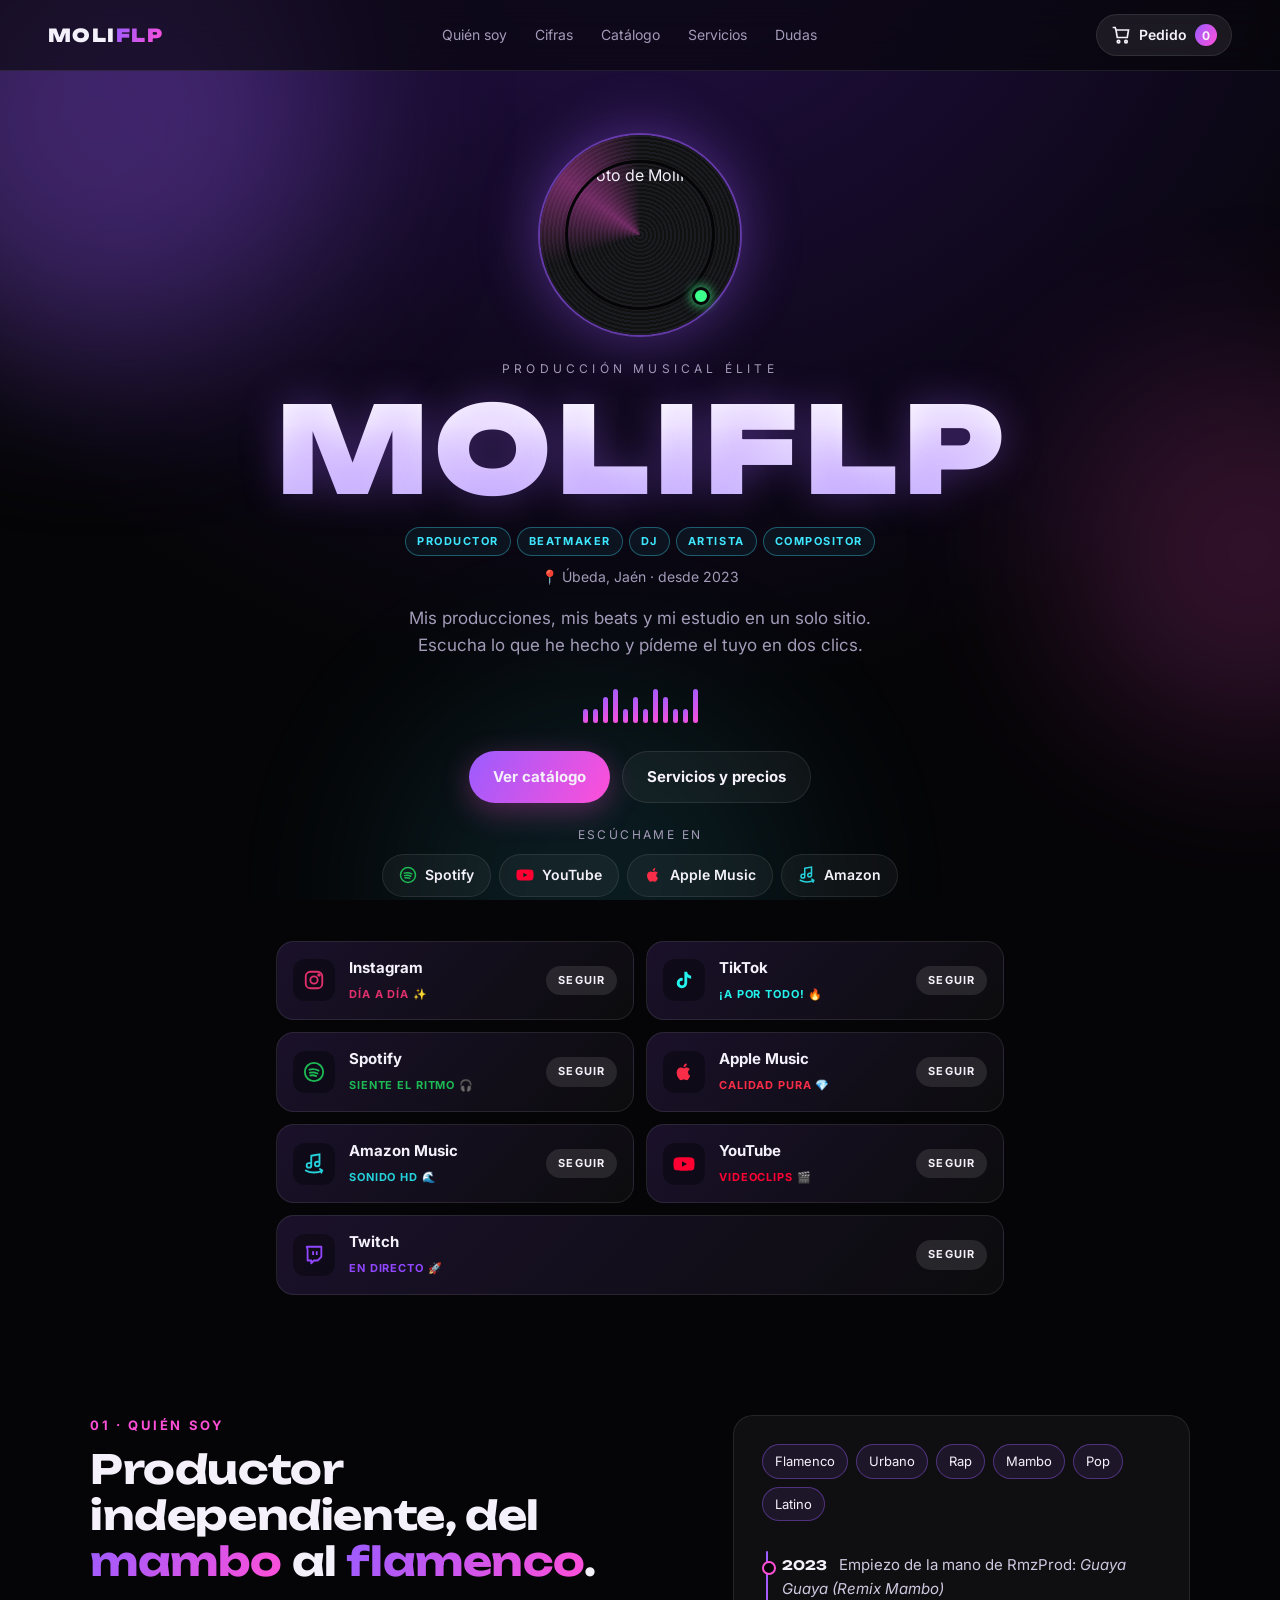
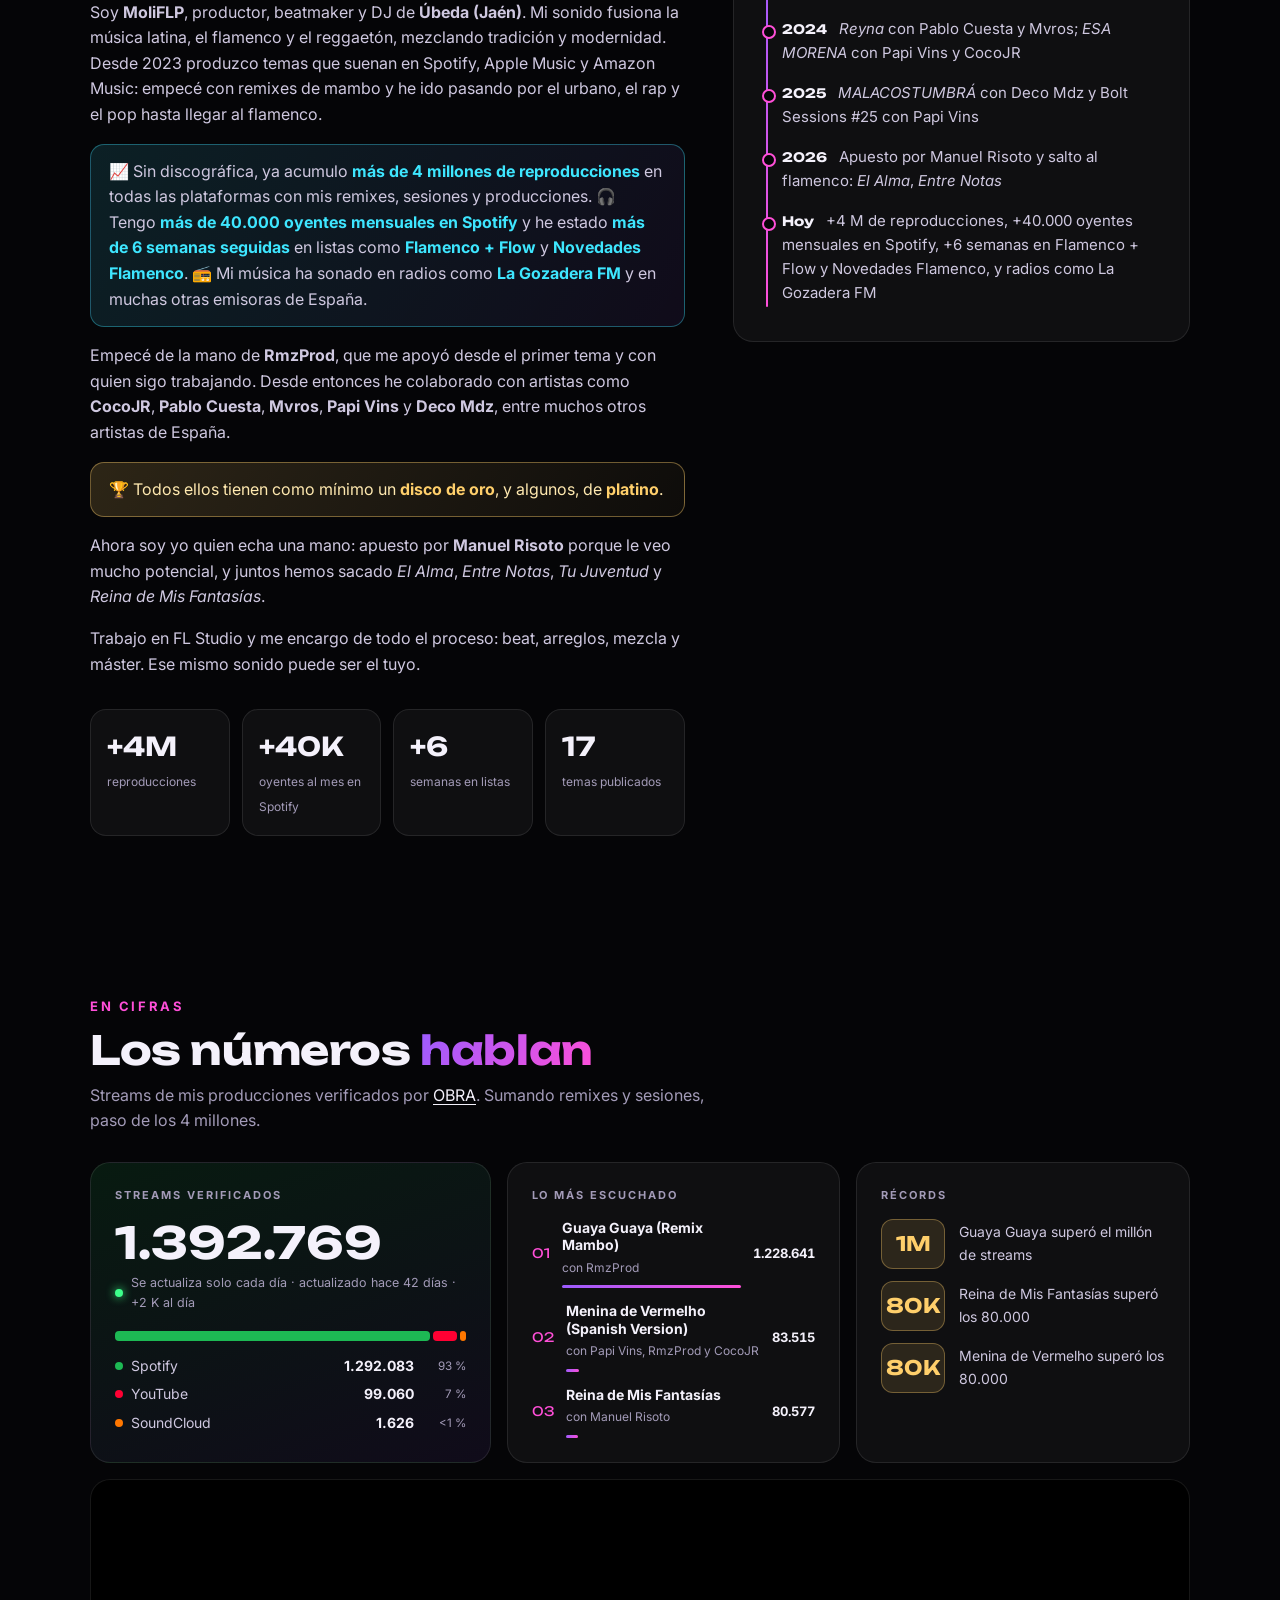
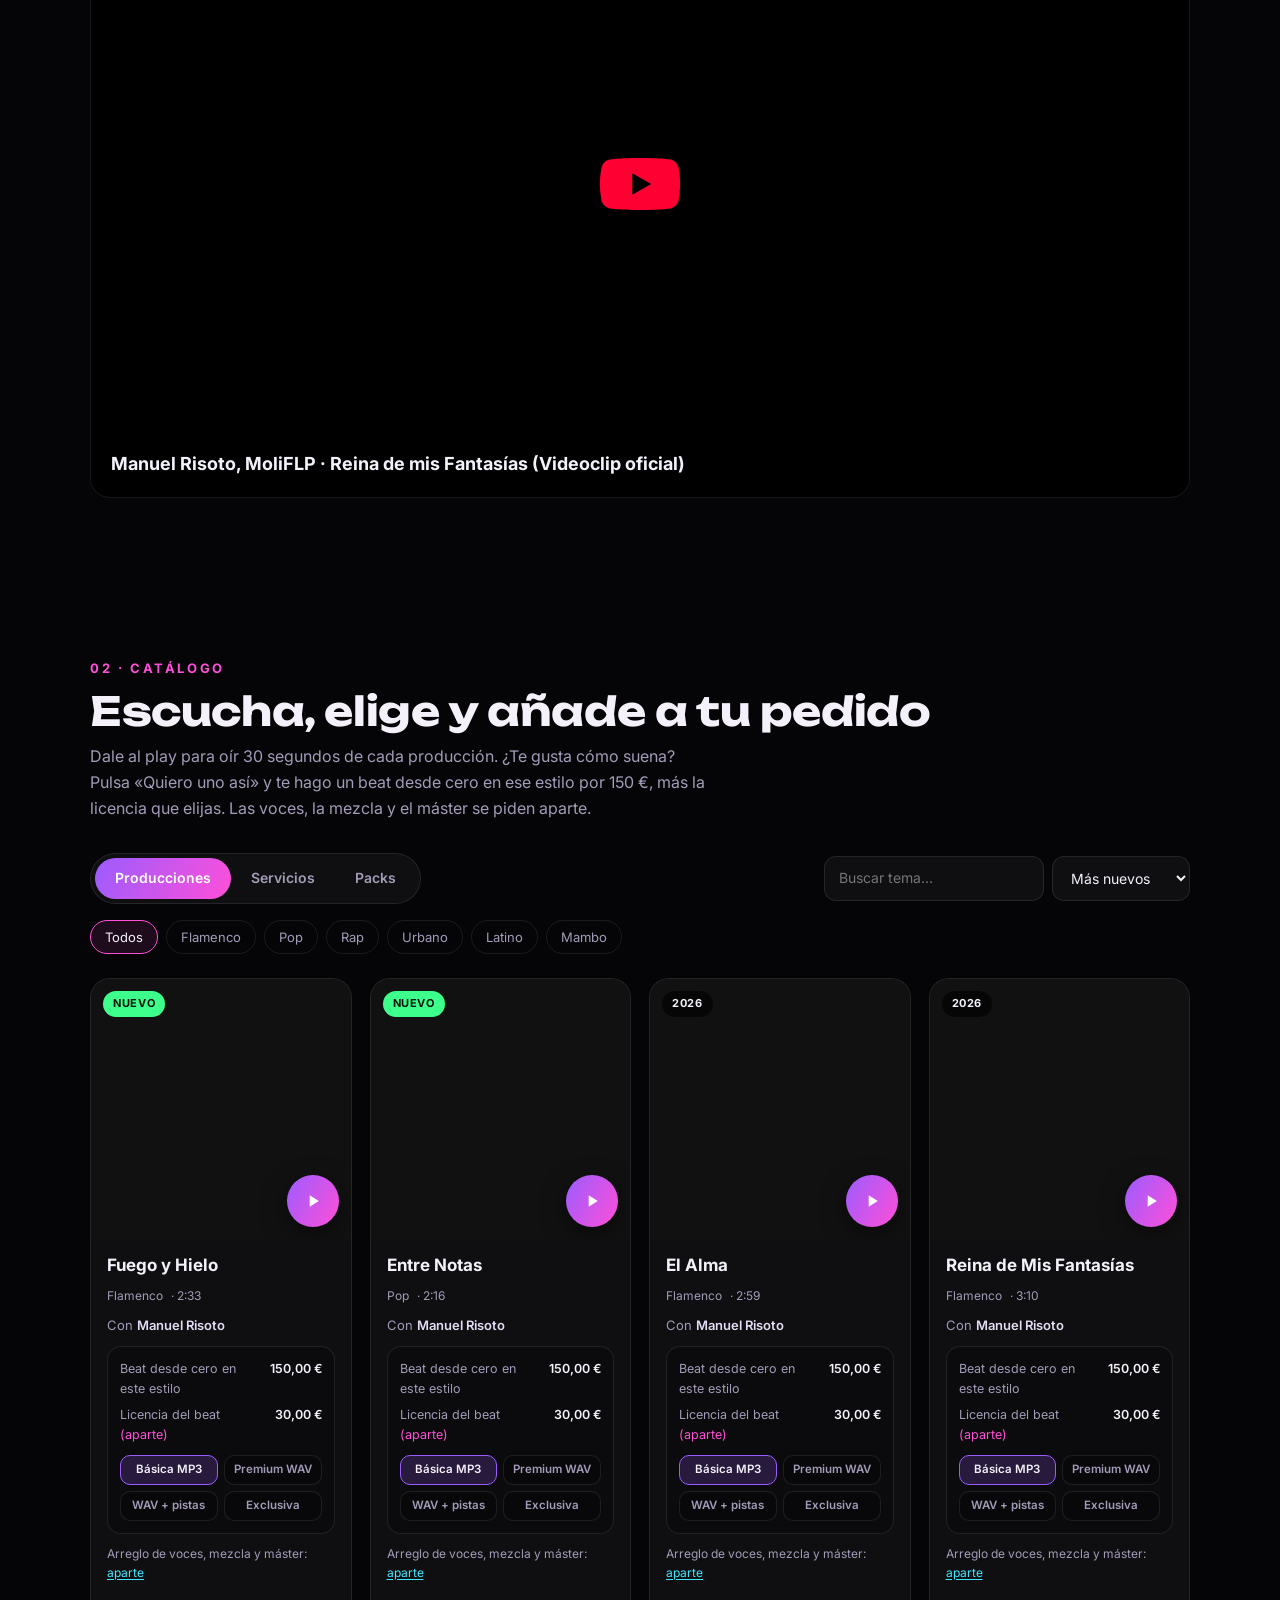
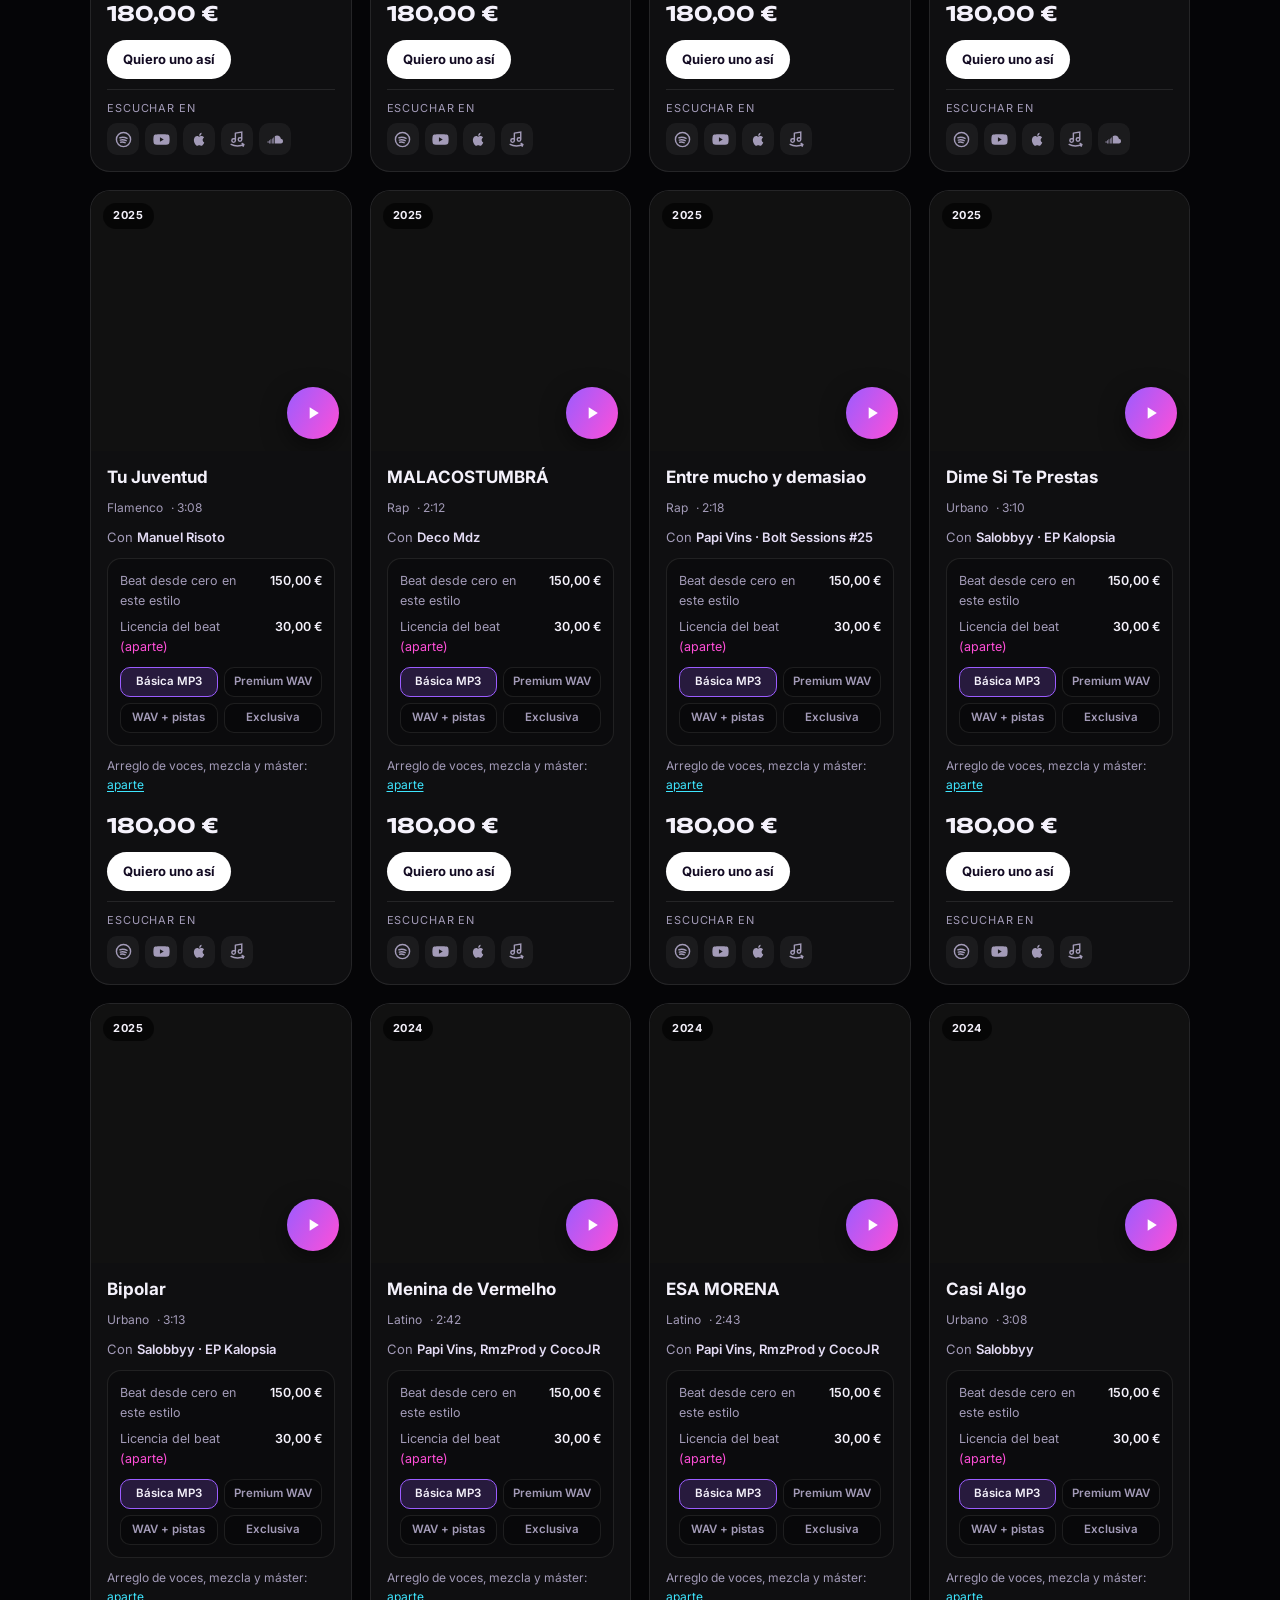
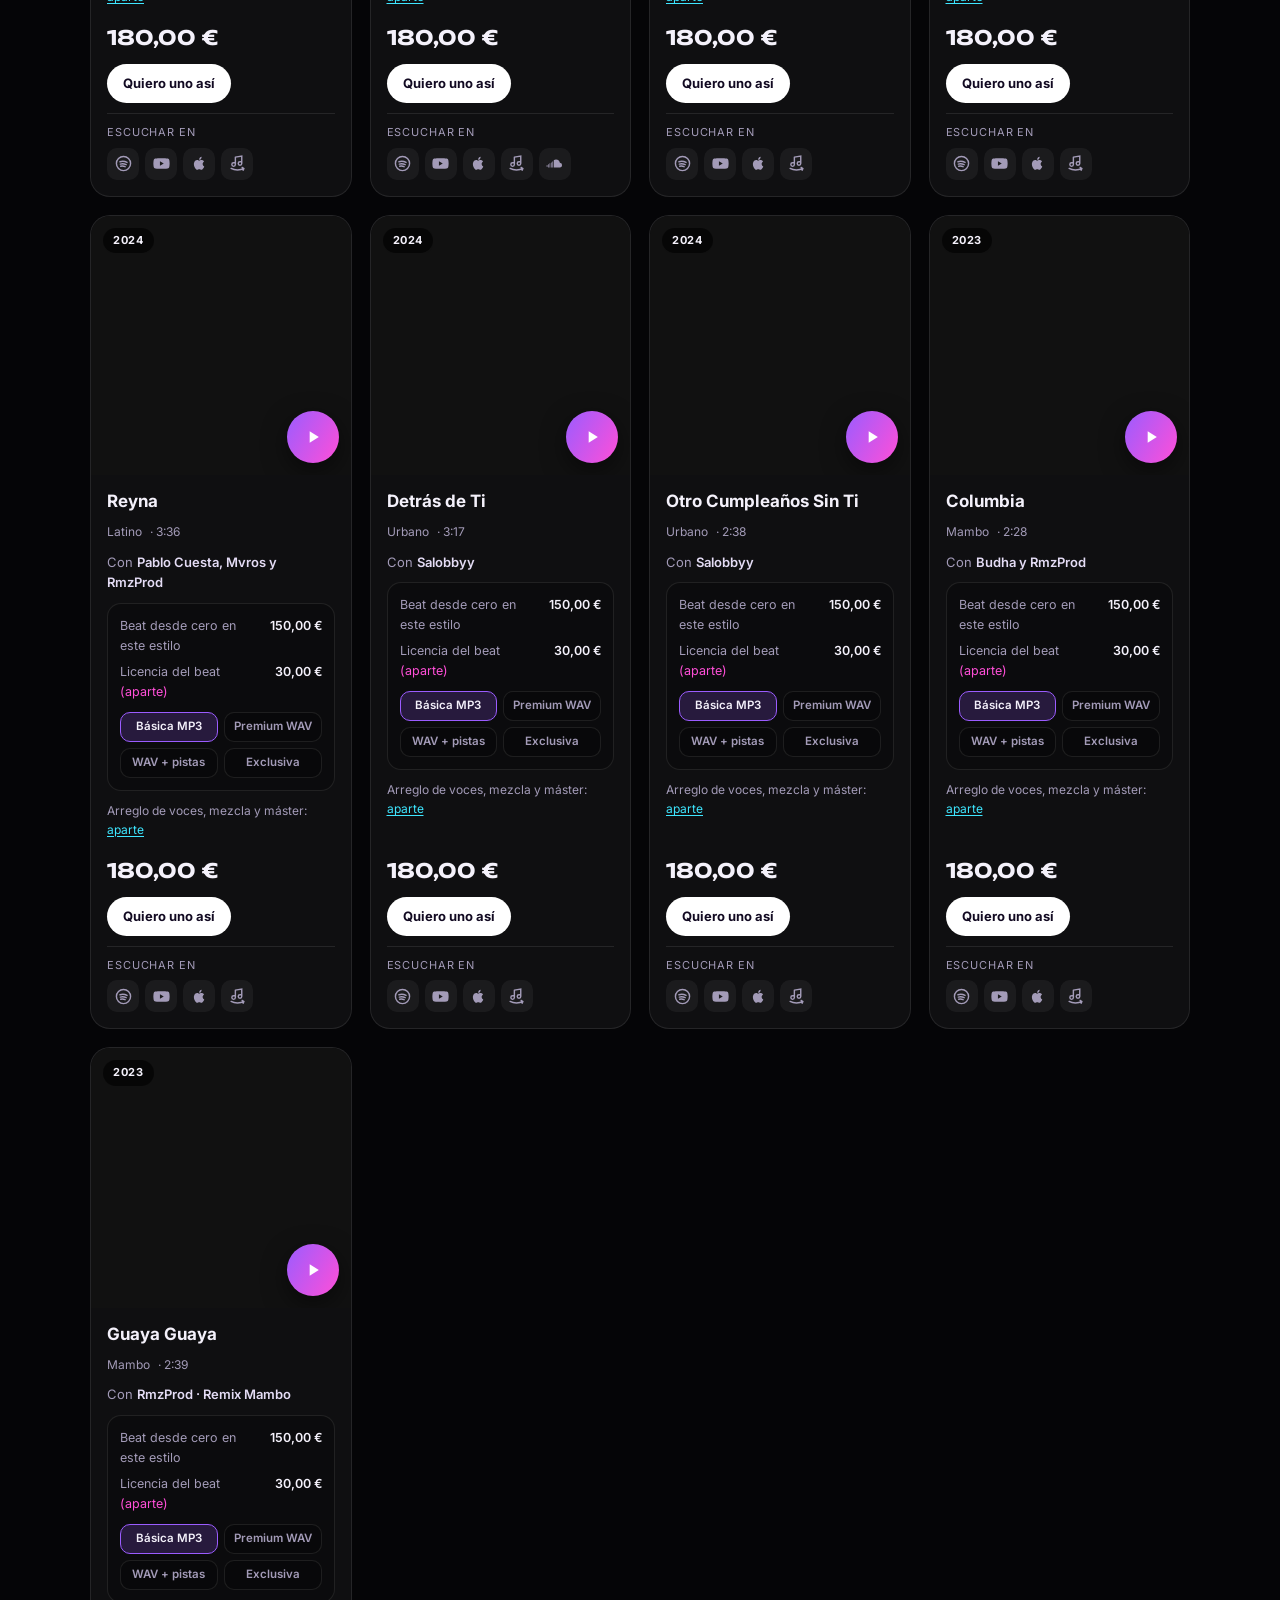
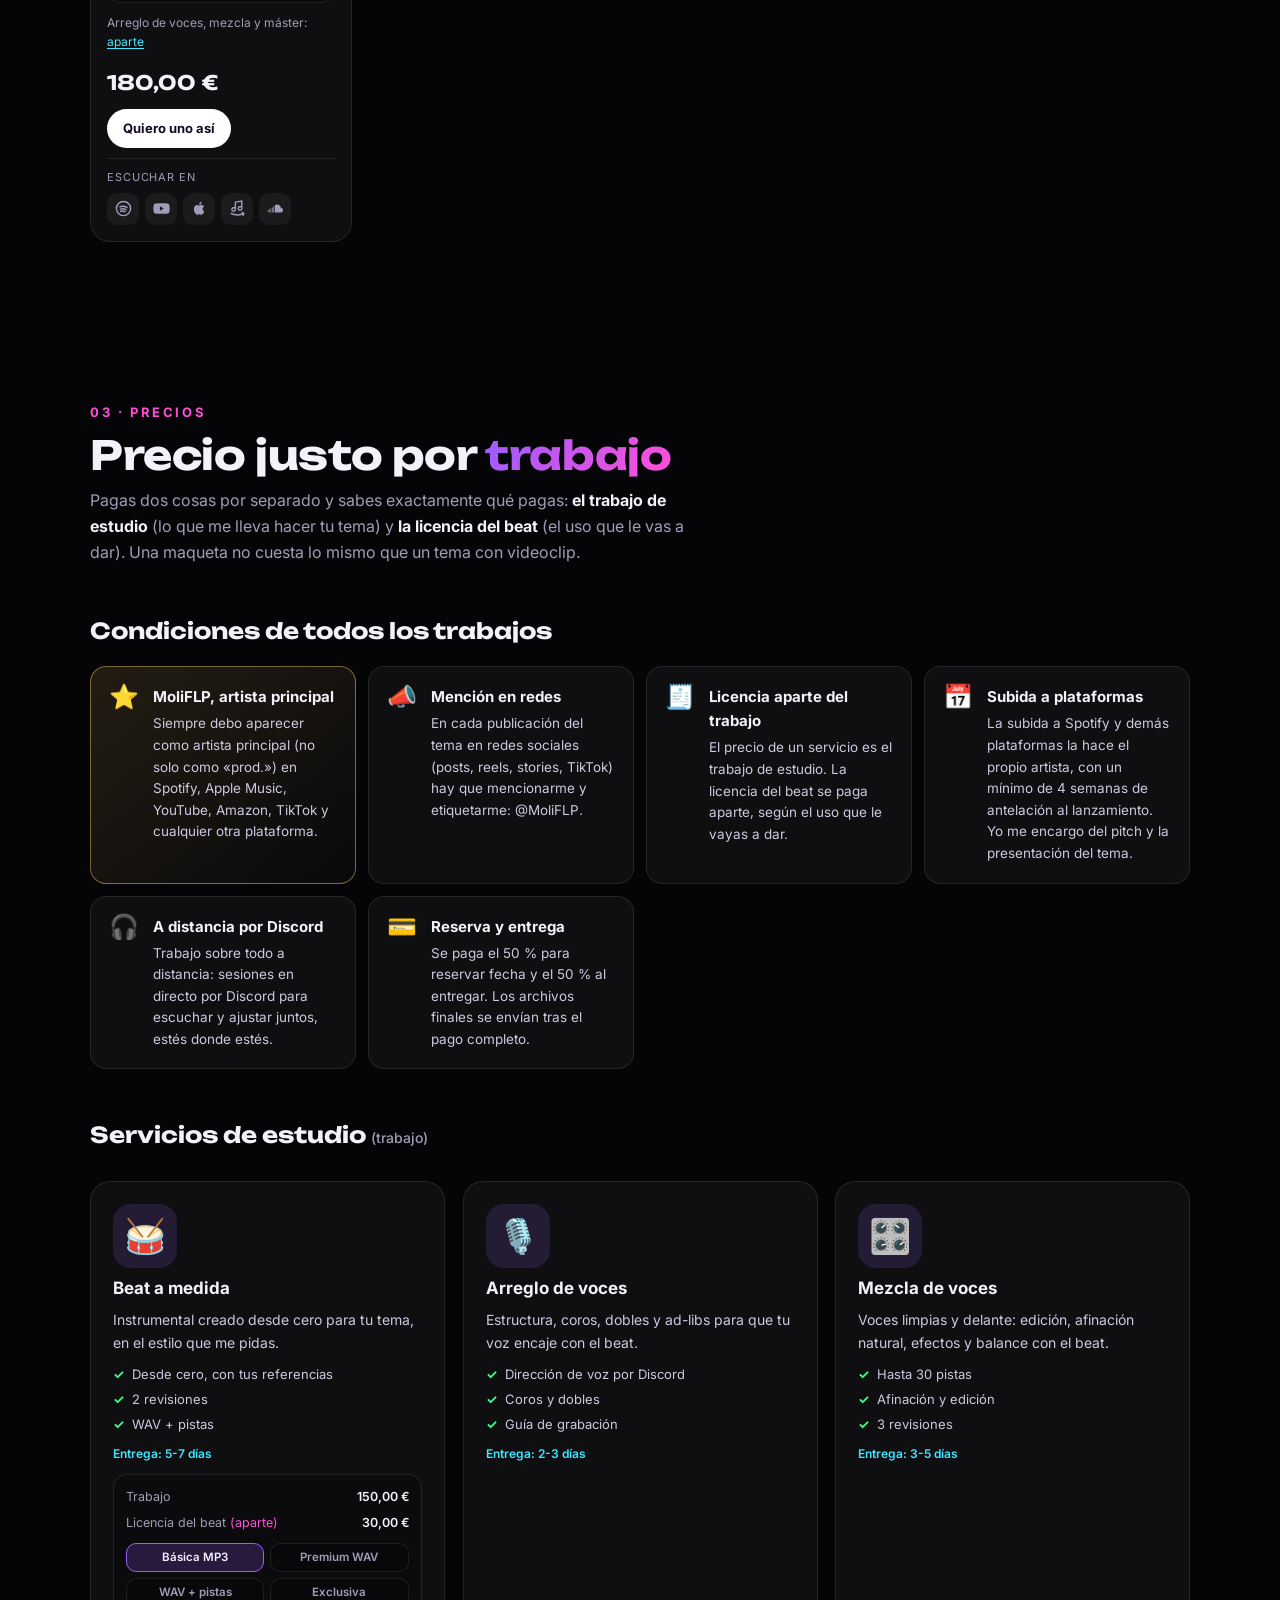
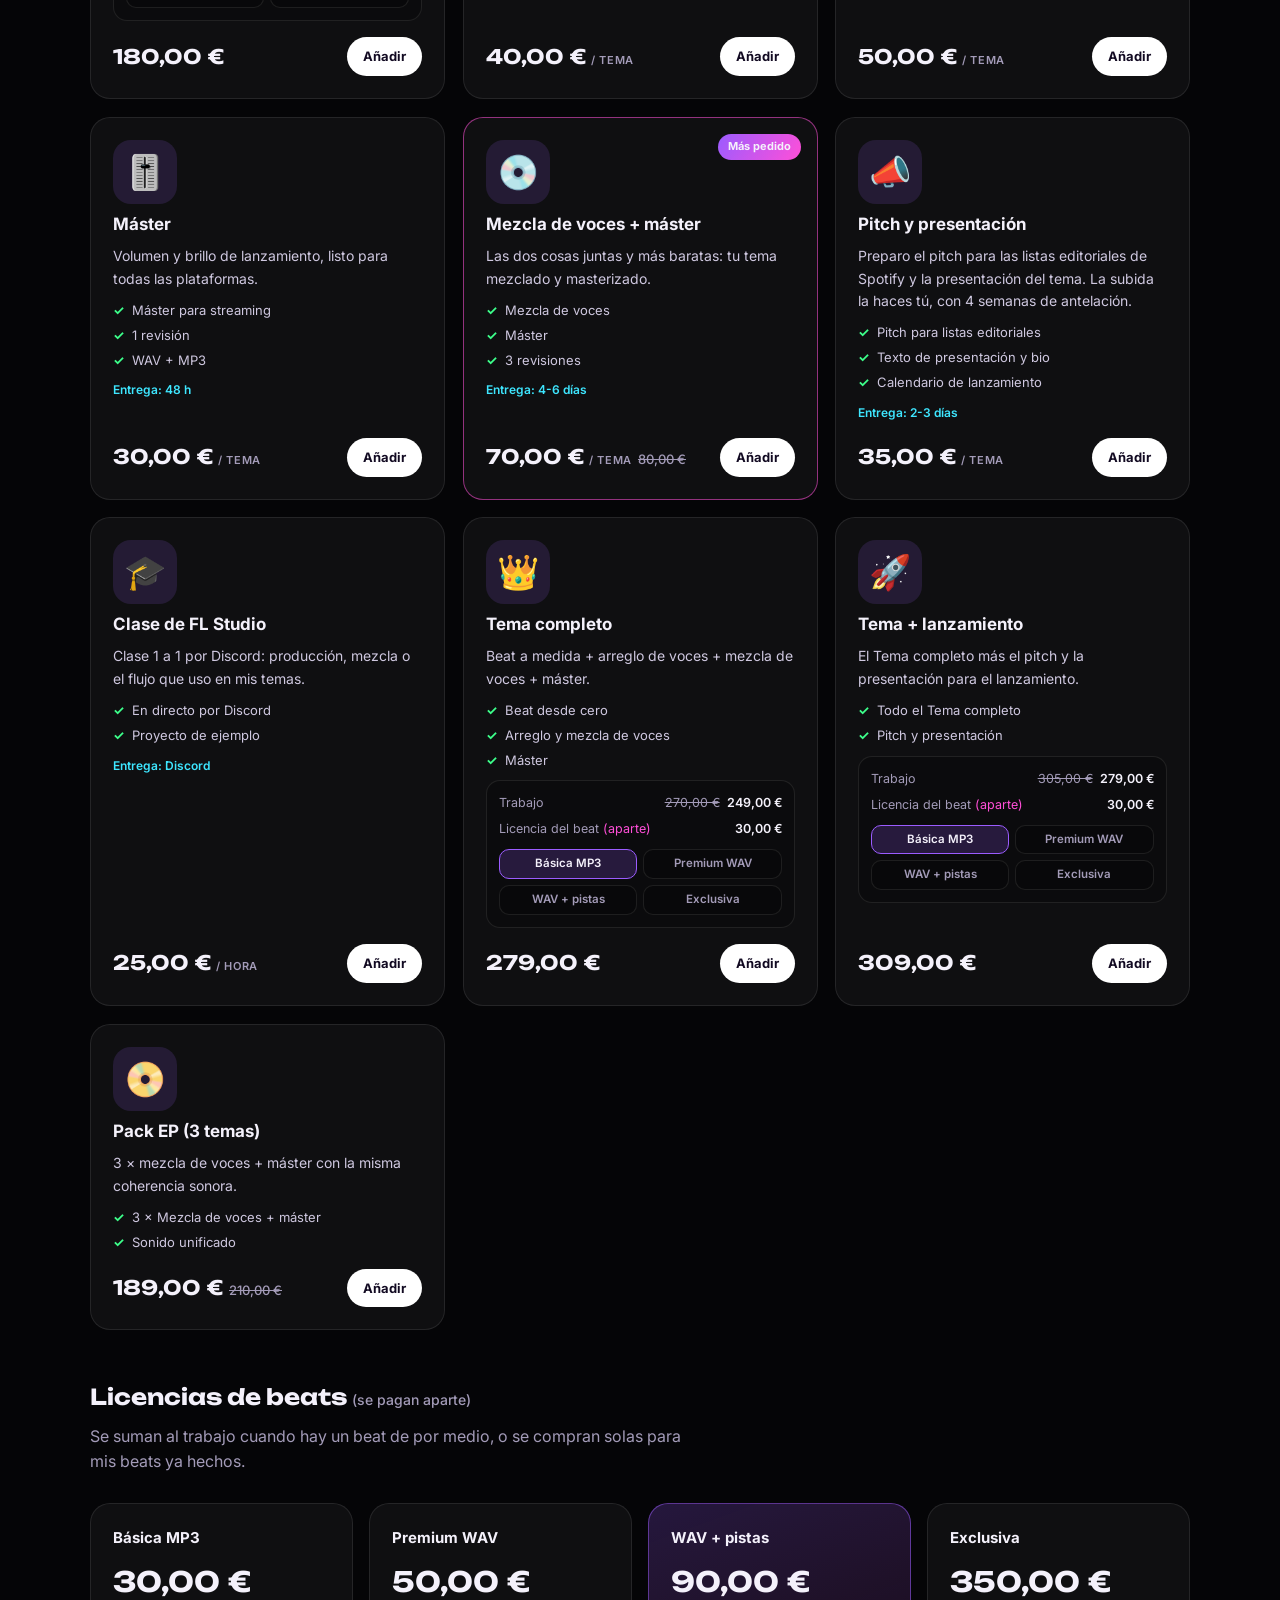
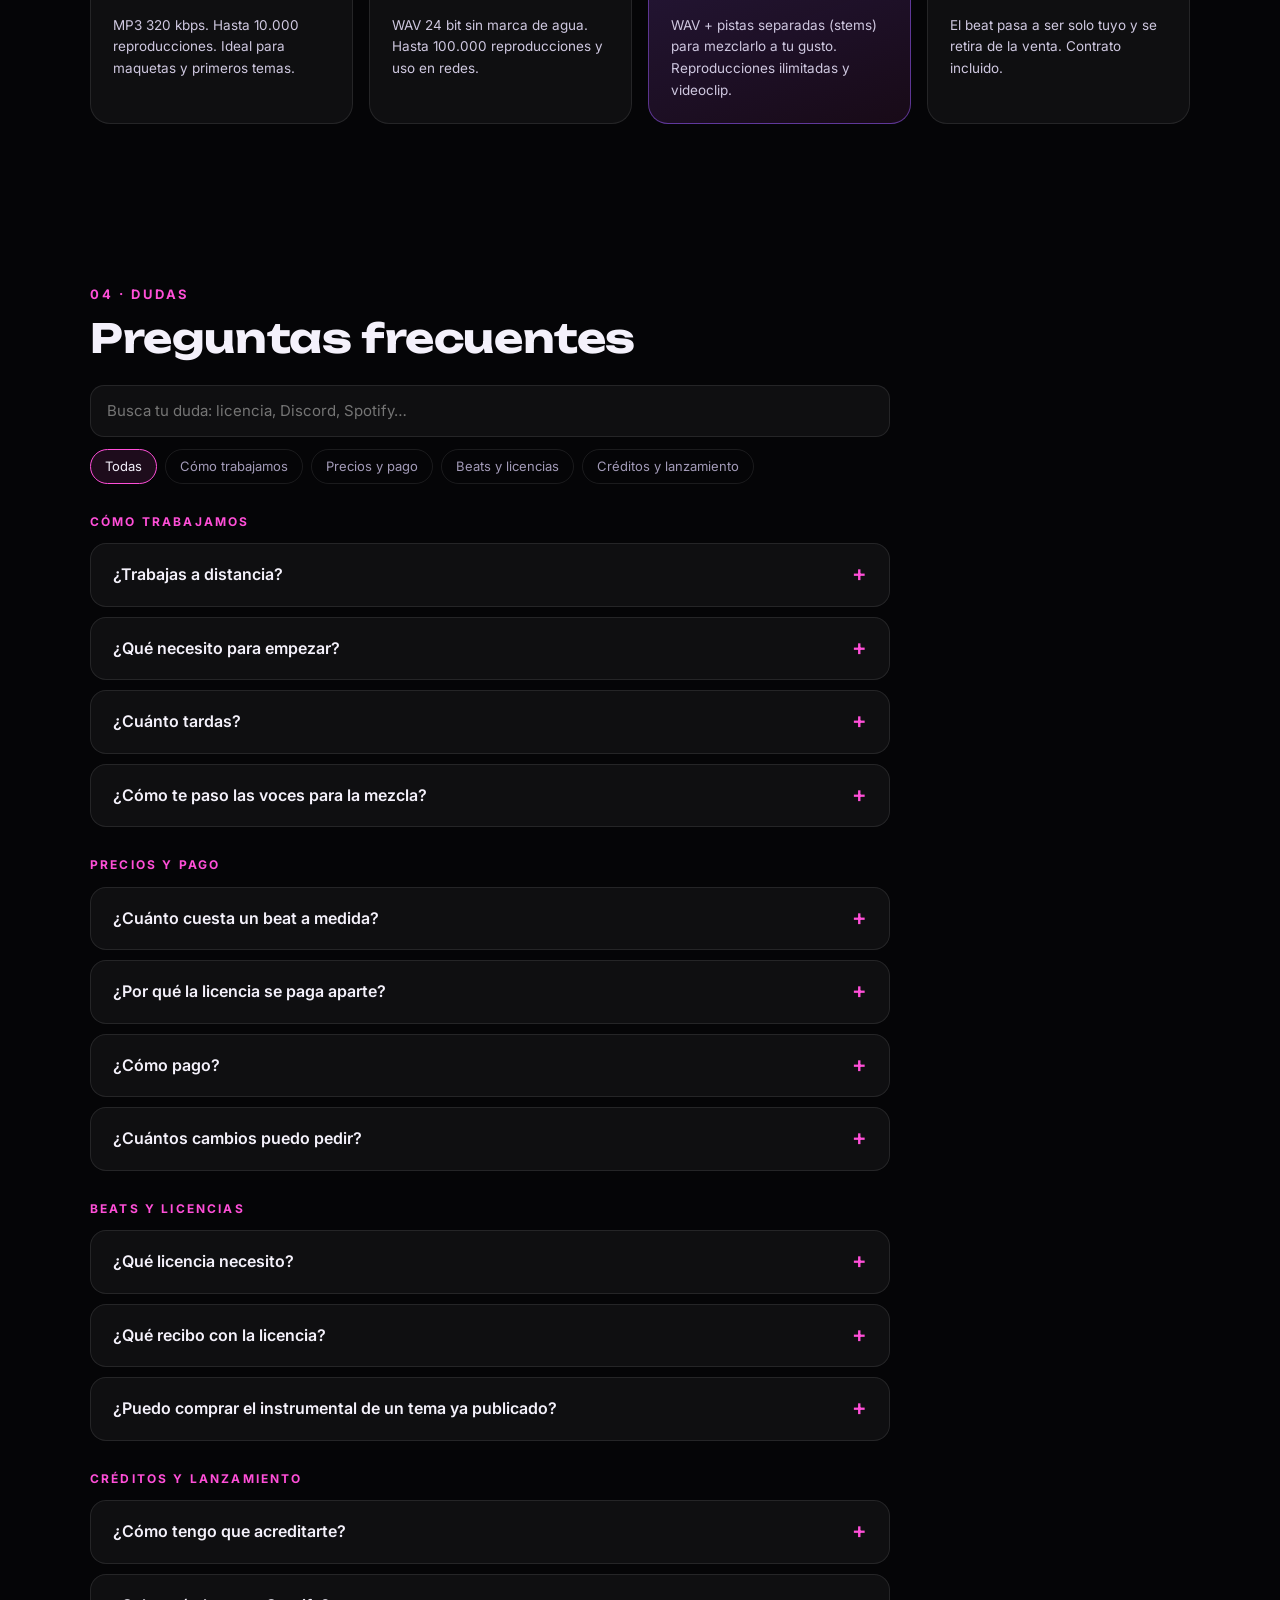
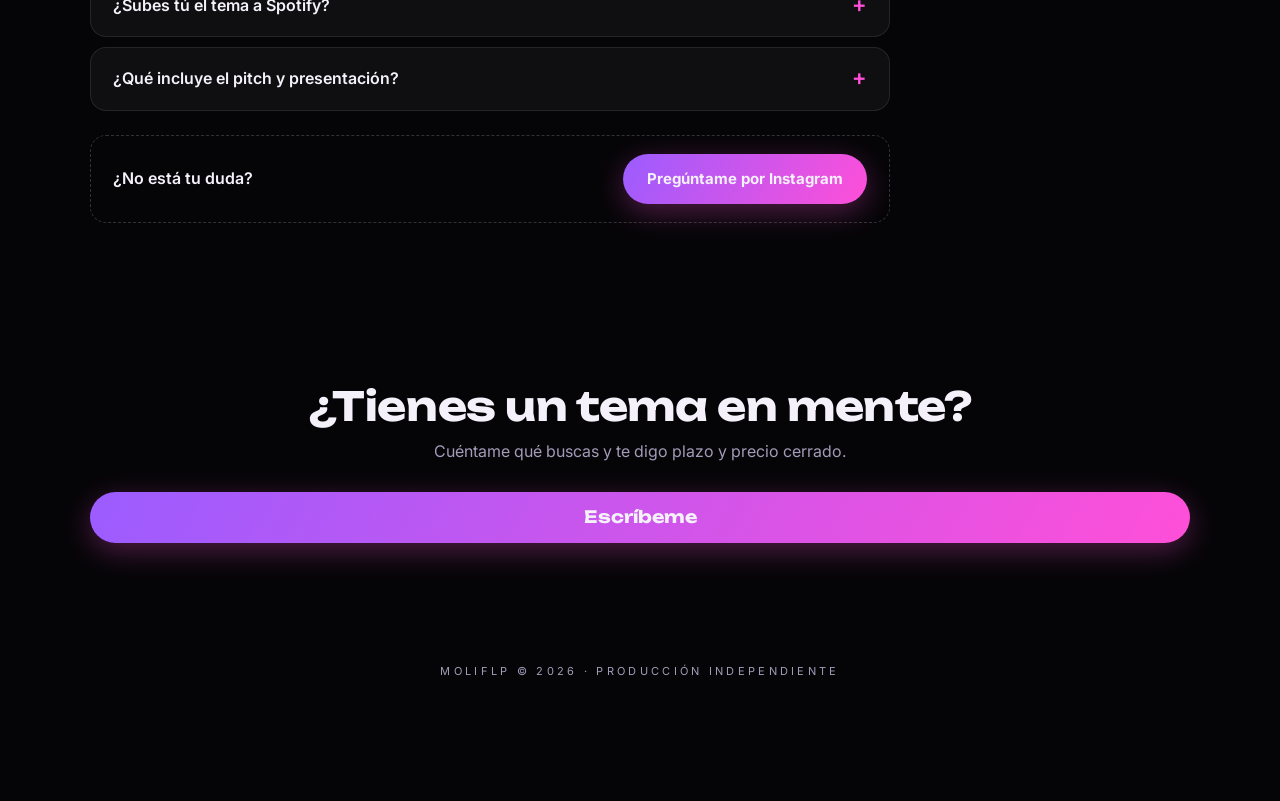
==== commit f5de78f0: "Móvil: solo los 4 últimos temas y blindaje contra desbordes en iOS - En pantallas <=560px el catálog" ====
--- a/index.html
+++ b/index.html
@@ -2,7 +2,7 @@
 <html lang="es">
 <head>
   <meta charset="utf-8">
-  <meta name="viewport" content="width=device-width, initial-scale=1">
+  <meta name="viewport" content="width=device-width, initial-scale=1, viewport-fit=cover">
   <title>MoliFLP Servicios | Música, beats y producción</title>
   <meta name="description" content="MoliFLP, productor musical independiente. Compra mi música, licencias de instrumentales, mezcla, máster y producción a medida.">
   <meta name="theme-color" content="#050507">
@@ -142,6 +142,7 @@
       <div class="chips" id="chips"></div>
       <div class="grid" id="grid"></div>
       <p class="empty" id="empty" hidden>No hay nada con ese filtro.</p>
+      <p class="more-mobile"><a class="btn ghost" href="https://open.spotify.com/intl-es/artist/4szvPLKIPZzeUIsnGun2G9" target="_blank" rel="noopener">Escucha todos mis temas en Spotify</a></p>
     </section>
 
     <!-- SERVICIOS / PRECIOS -->
--- a/styles.css
+++ b/styles.css
@@ -16,13 +16,15 @@
 }
 
 * { box-sizing: border-box; margin: 0; padding: 0; }
-html { scroll-behavior: smooth; scroll-padding-top: 80px; }
+html { scroll-behavior: smooth; scroll-padding-top: 80px; overflow-x: hidden; overflow-x: clip; max-width: 100%; -webkit-text-size-adjust: 100%; }
 body {
   font-family: Inter, system-ui, sans-serif;
   background: radial-gradient(circle at 50% -20%, #25104a 0%, var(--bg) 70%) fixed, var(--bg);
   color: var(--txt);
   line-height: 1.6;
   overflow-x: hidden;
+  overflow-x: clip;
+  max-width: 100%;
   -webkit-font-smoothing: antialiased;
 }
 img { display: block; max-width: 100%; }
@@ -171,6 +173,7 @@
 .chips button { padding: 6px 14px; border-radius: 999px; font-size: 13px; border: 1px solid var(--line); color: var(--mute); transition: all .2s; }
 .chips button.active, .chips button:hover { color: var(--txt); border-color: var(--pink); background: rgba(255, 79, 216, .1); }
 
+.more-mobile { display: none; text-align: center; margin-top: 22px; }
 .grid { display: grid; grid-template-columns: repeat(auto-fill, minmax(250px, 1fr)); gap: 18px; }
 .card {
   position: relative; display: flex; flex-direction: column; border-radius: var(--r); overflow: hidden;
@@ -285,9 +288,9 @@
 .drawer {
   position: fixed; top: 0; right: 0; bottom: 0; z-index: 60; width: min(420px, 100%);
   display: flex; flex-direction: column; background: var(--bg2); border-left: 1px solid var(--line);
-  transform: translateX(100%); transition: transform .45s var(--ease);
-}
-.drawer.open { transform: none; }
+  transform: translateX(100%); visibility: hidden; transition: transform .45s var(--ease), visibility 0s .45s;
+}
+.drawer.open { transform: none; visibility: visible; transition: transform .45s var(--ease), visibility 0s; }
 .dr-head { display: flex; justify-content: space-between; align-items: center; padding: 20px 22px; border-bottom: 1px solid var(--line); }
 .dr-head h3 { font-family: Unbounded; font-size: 18px; }
 .dr-head button { font-size: 18px; color: var(--mute); }
@@ -405,6 +408,7 @@
   .lic-grid { grid-template-columns: 1fr 1fr; }
 }
 @media (max-width: 560px) {
+  .more-mobile { display: block; }
   .stats { grid-template-columns: 1fr 1fr; }
   .lic-grid { grid-template-columns: 1fr; }
   .filters, .filters input { width: 100%; }
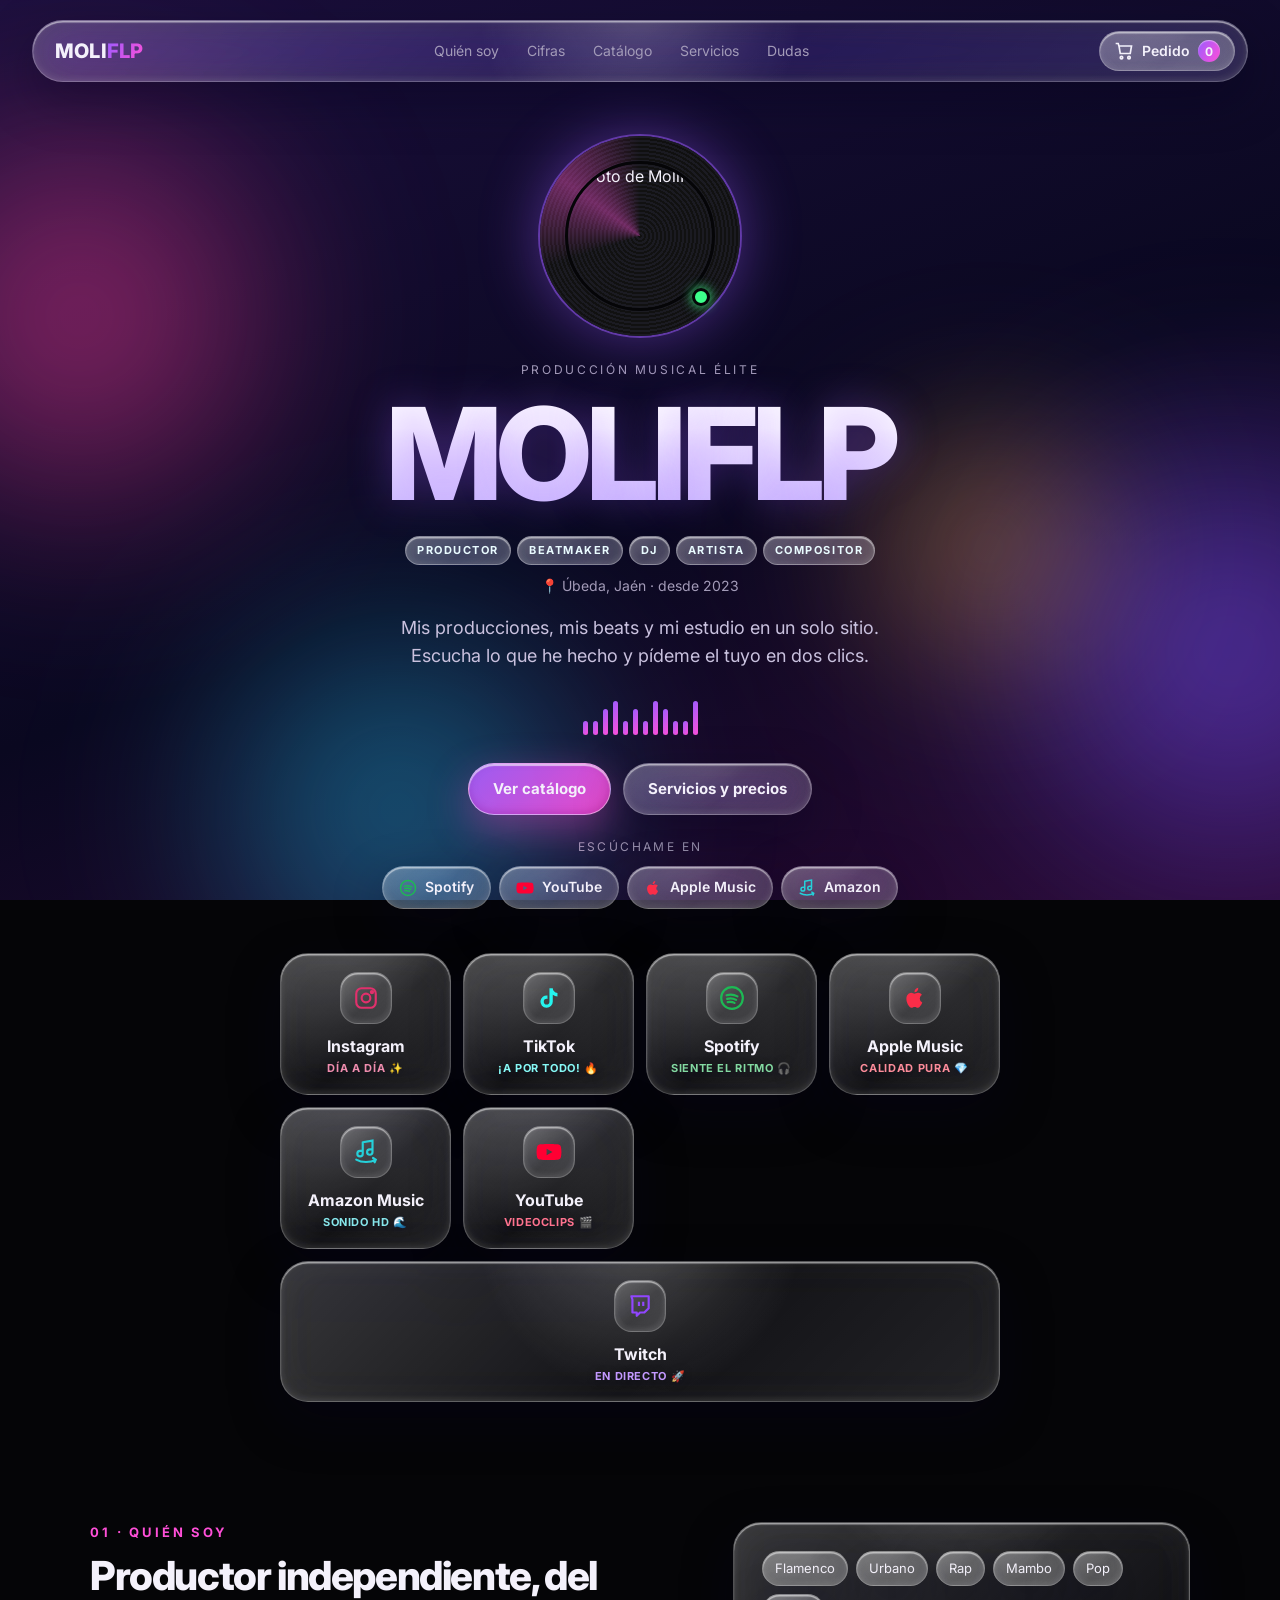
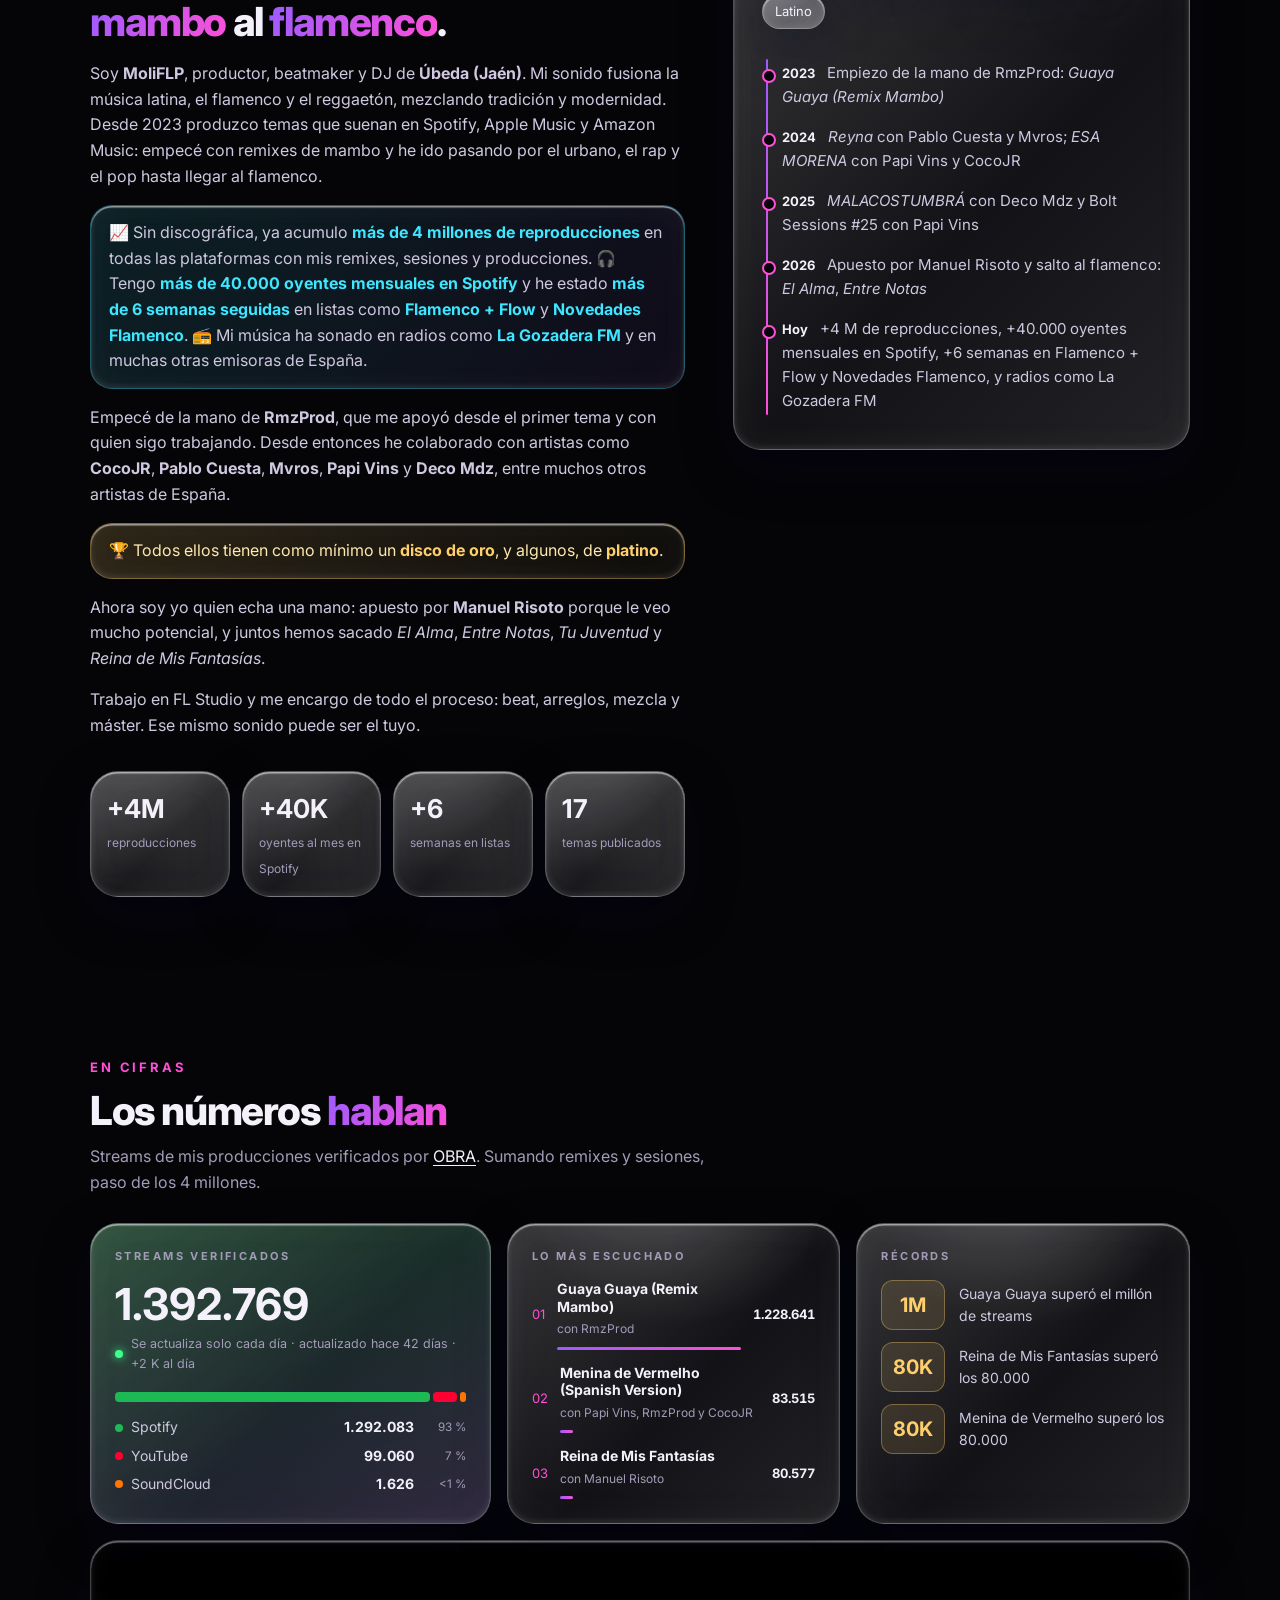
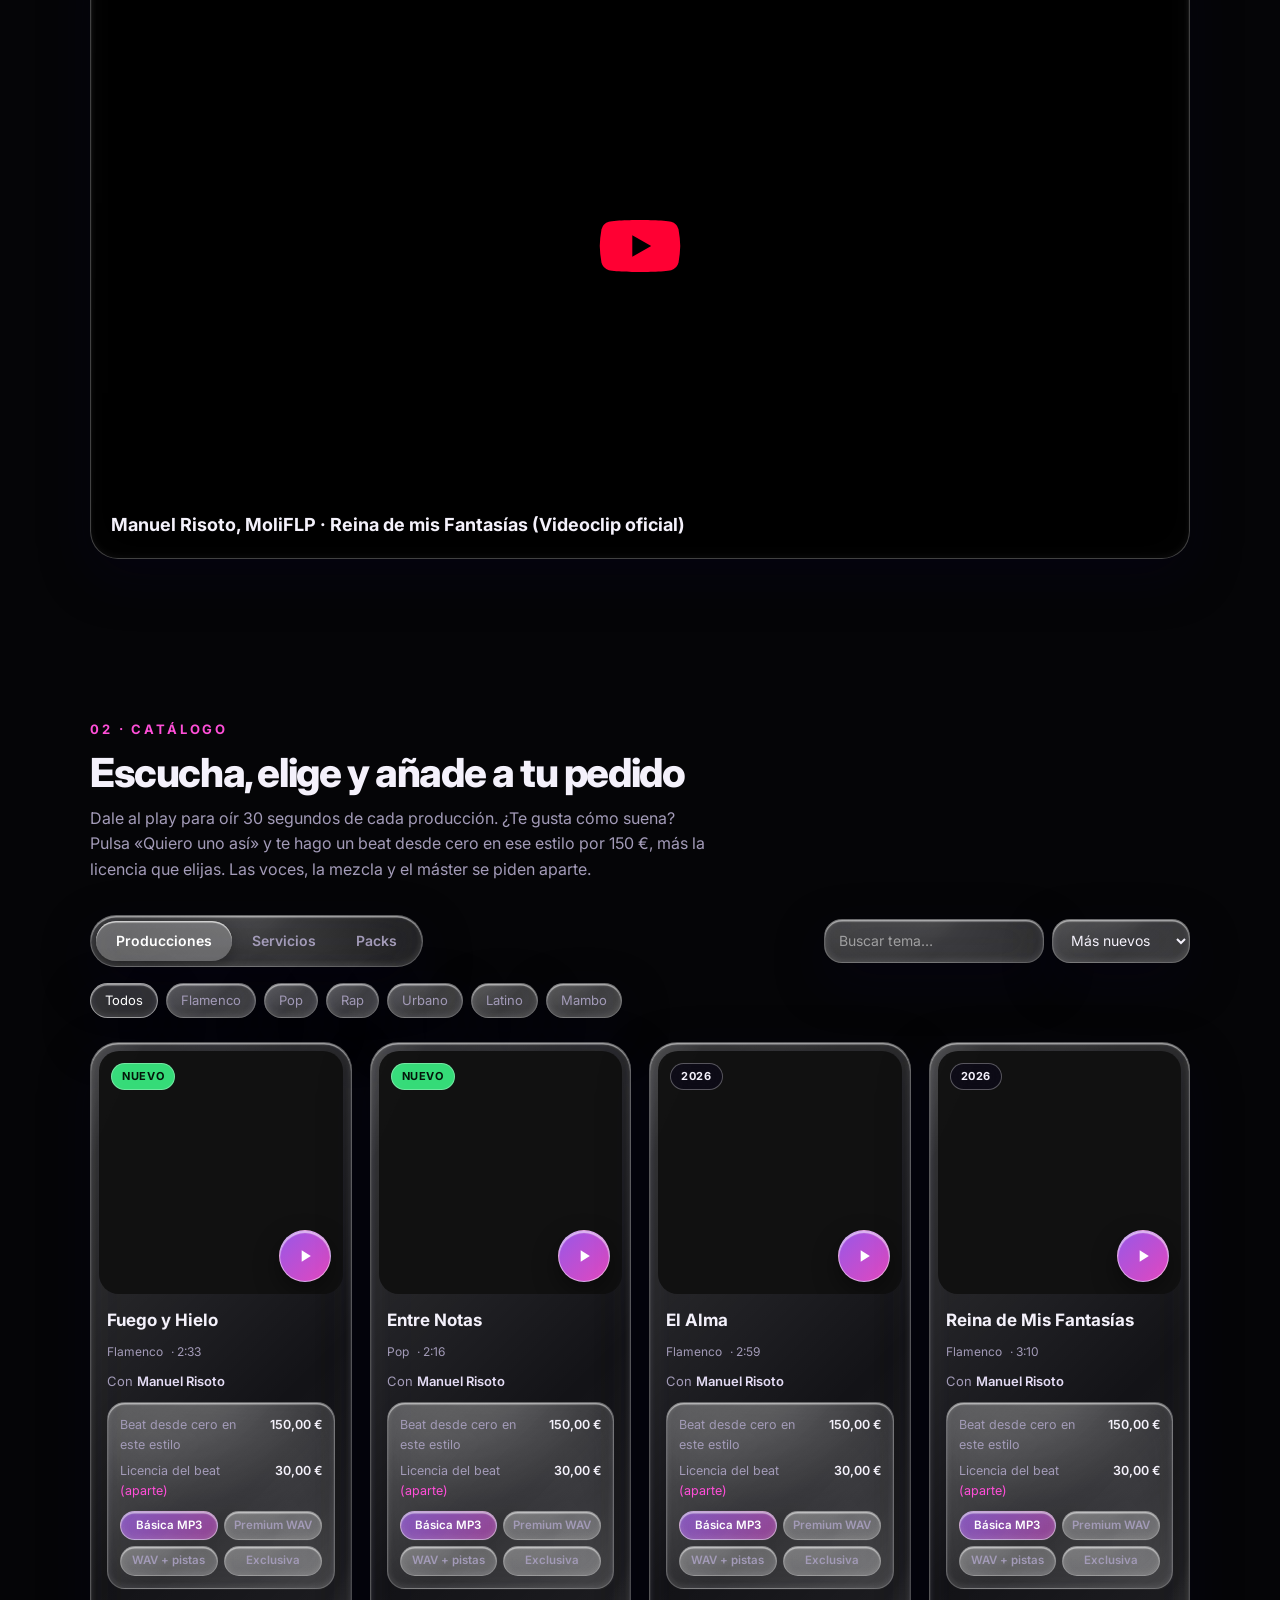
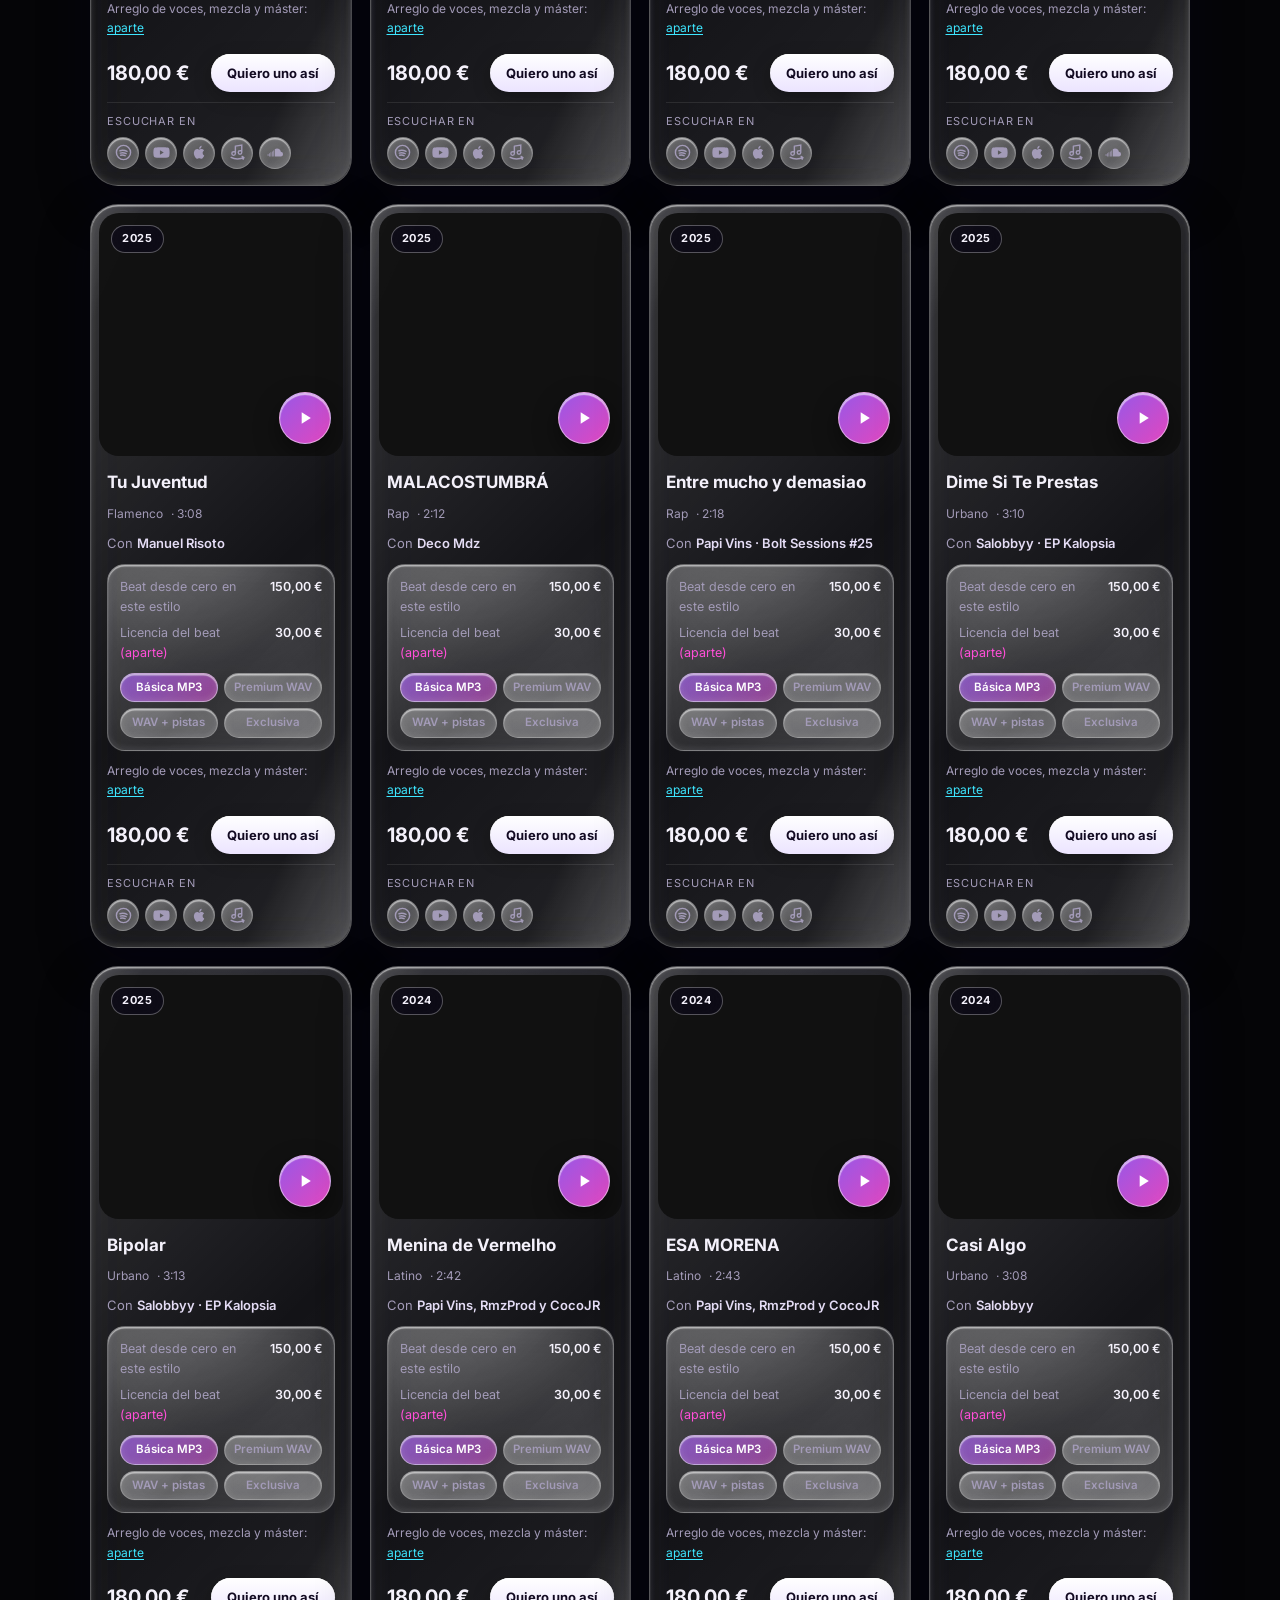
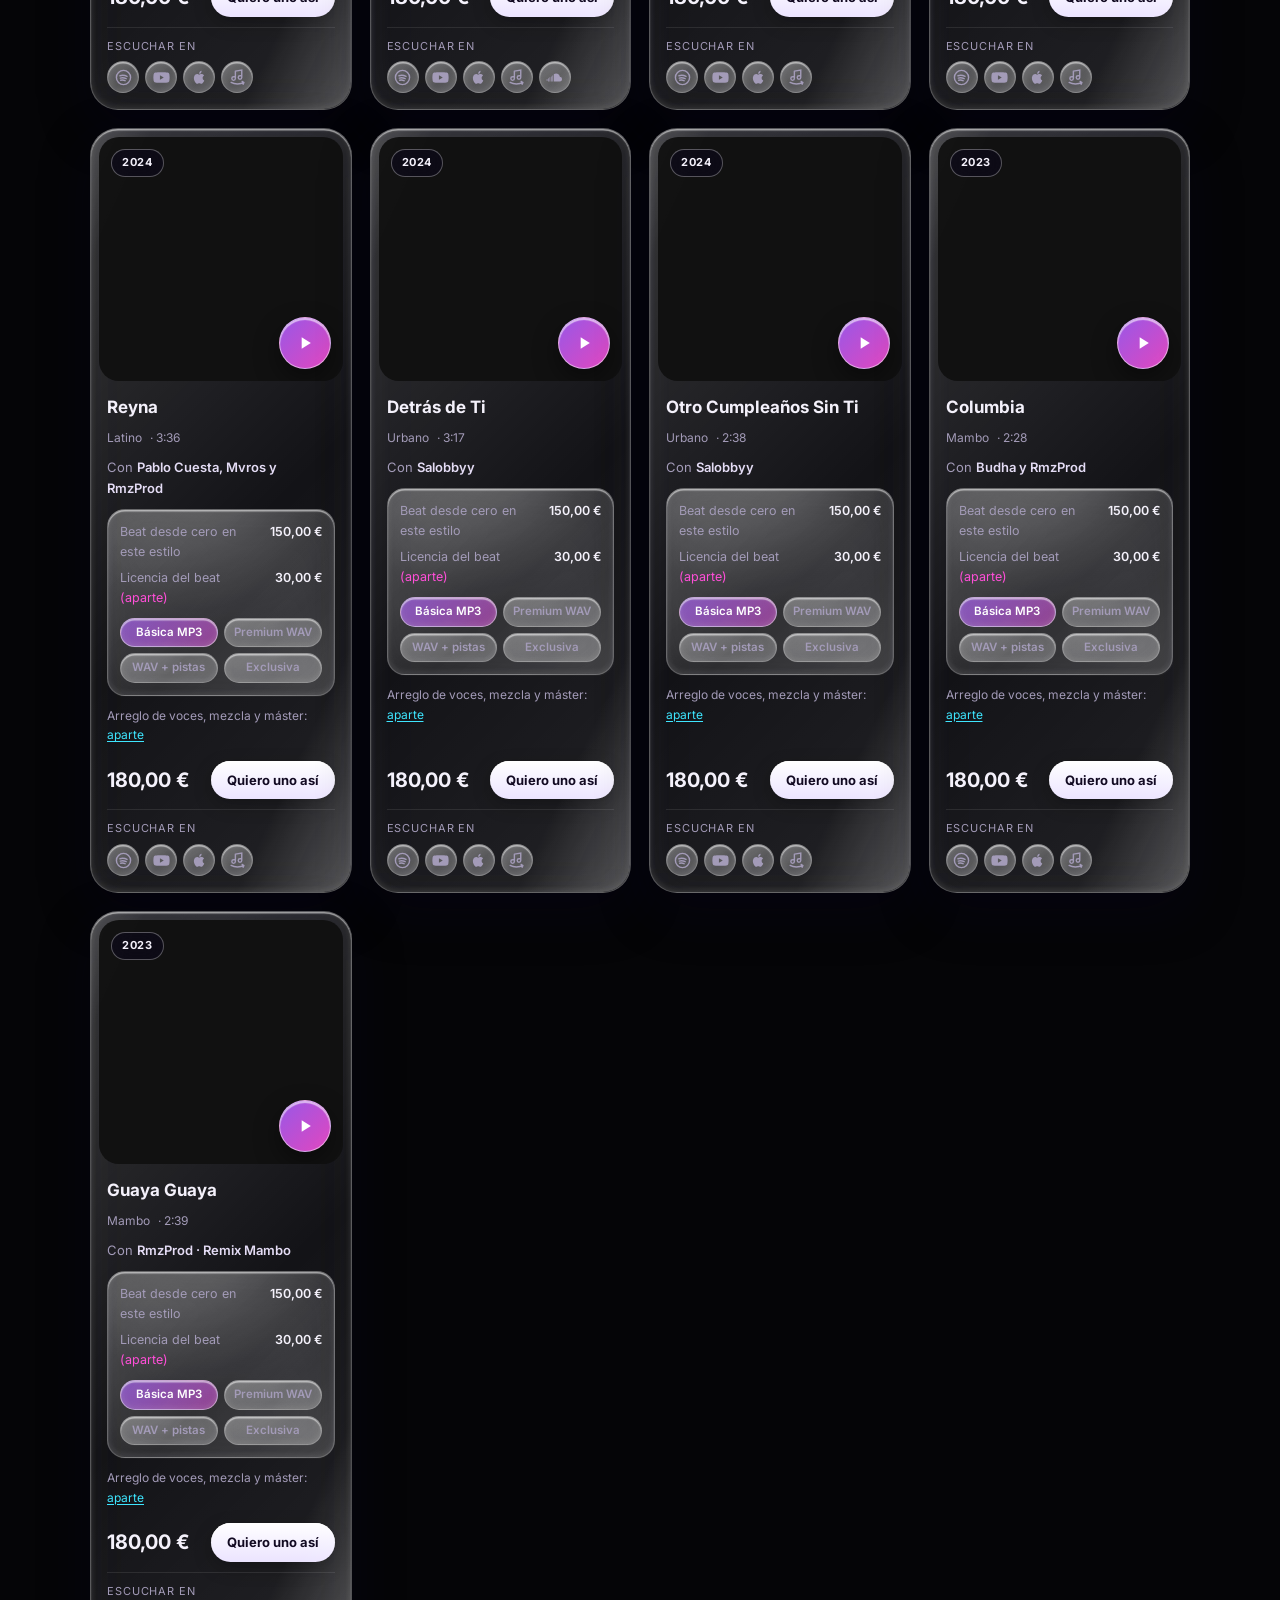
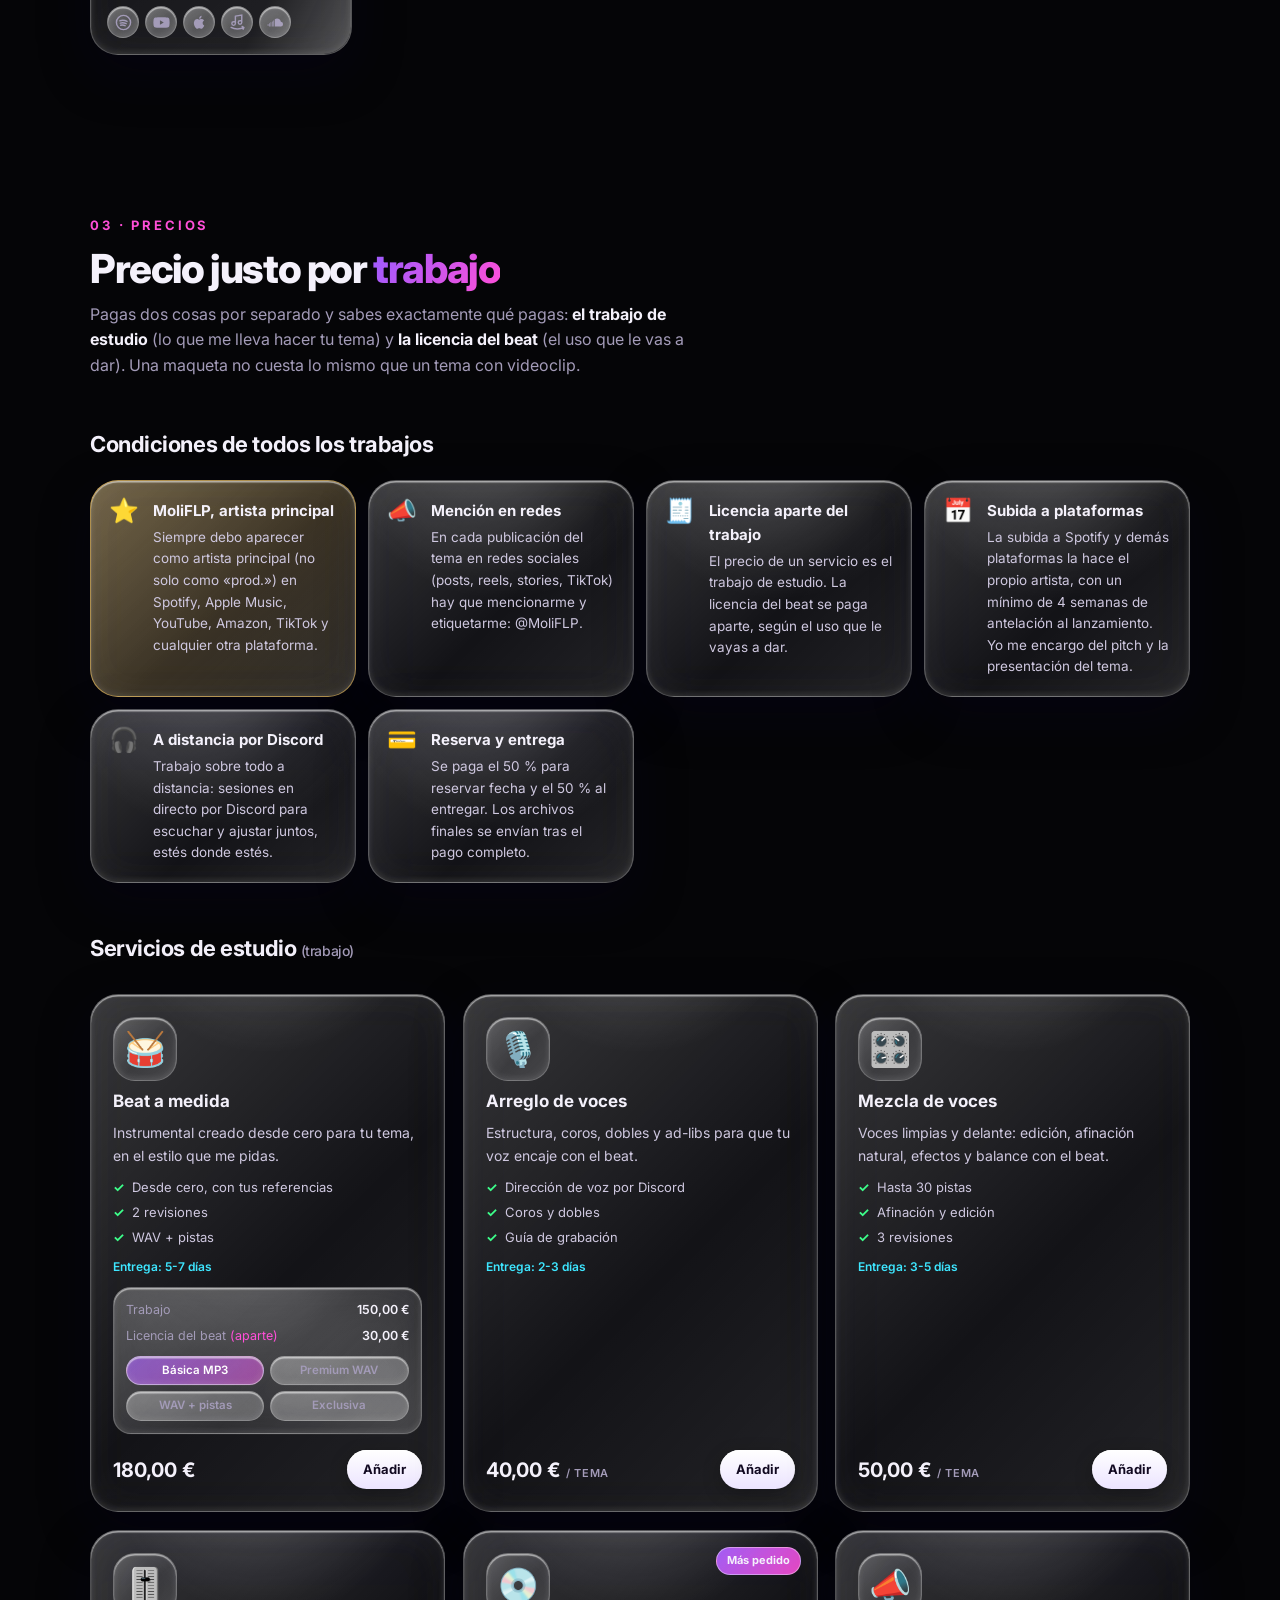
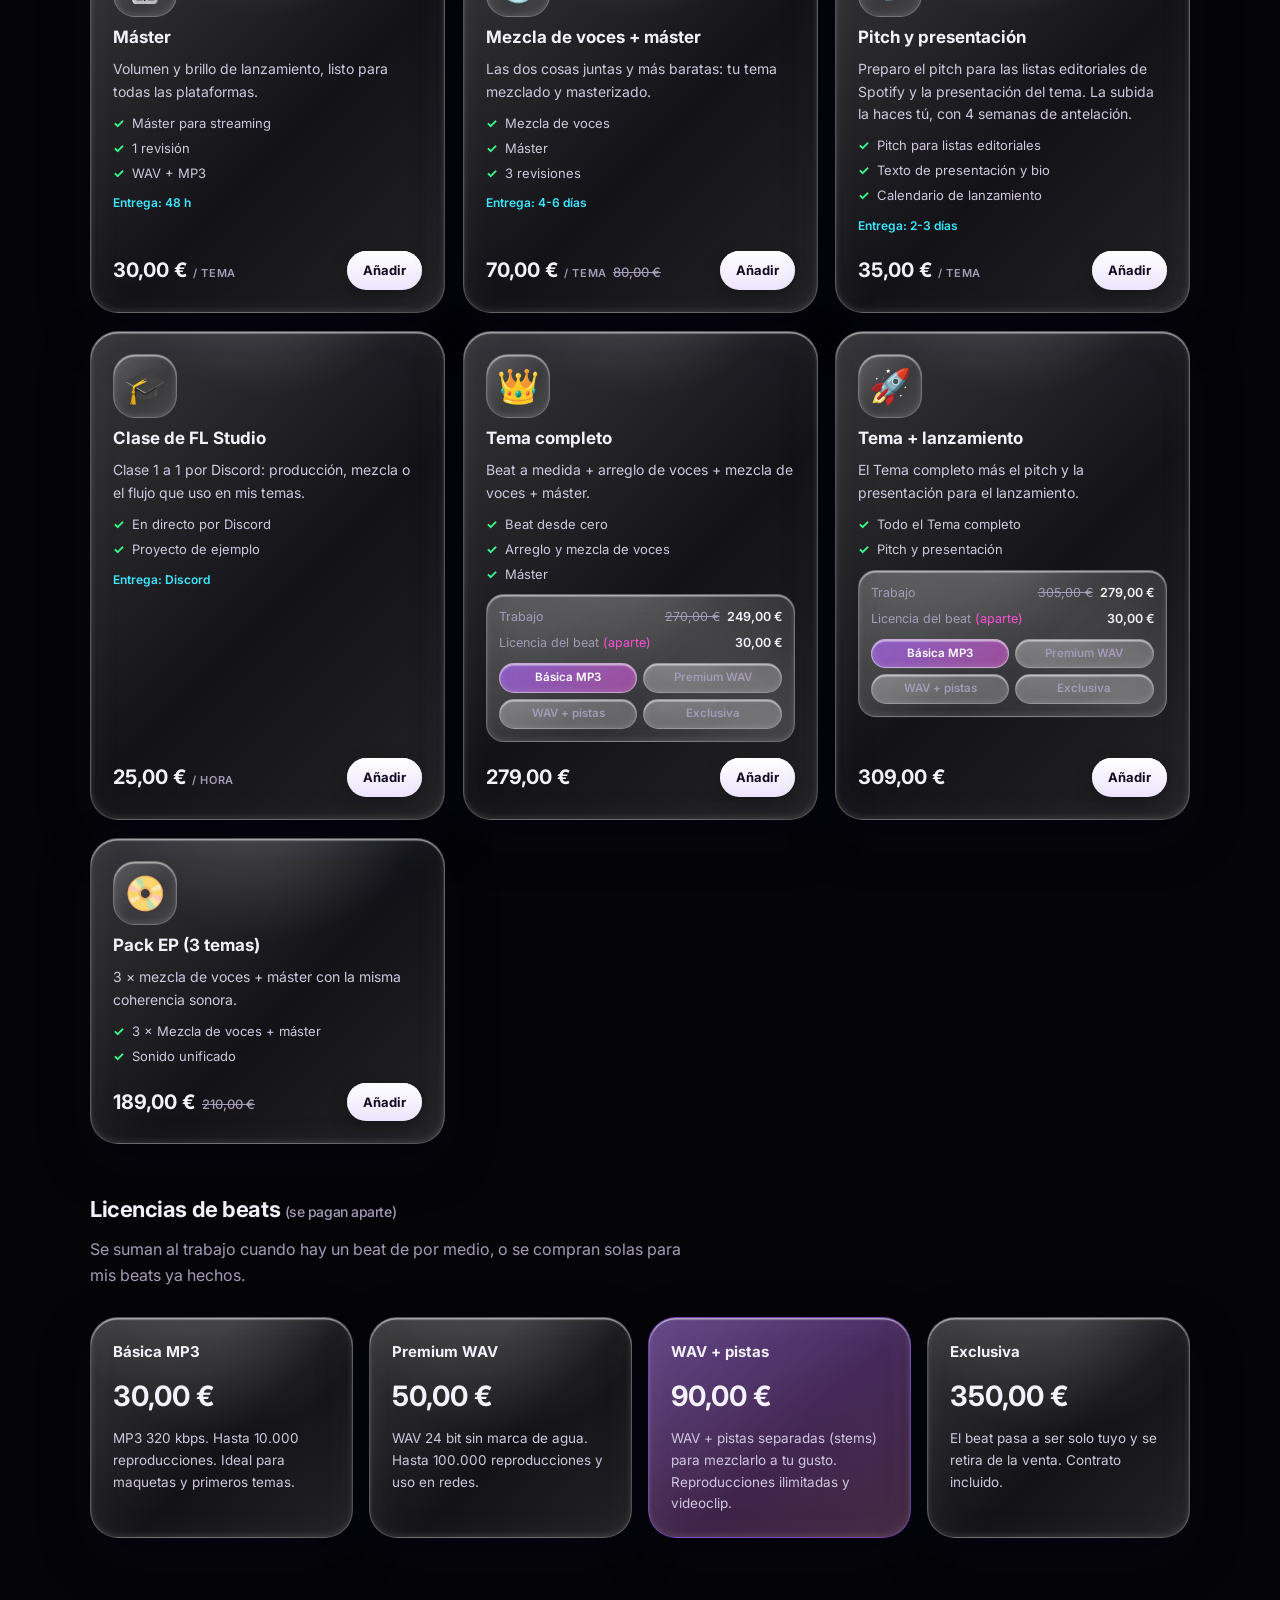
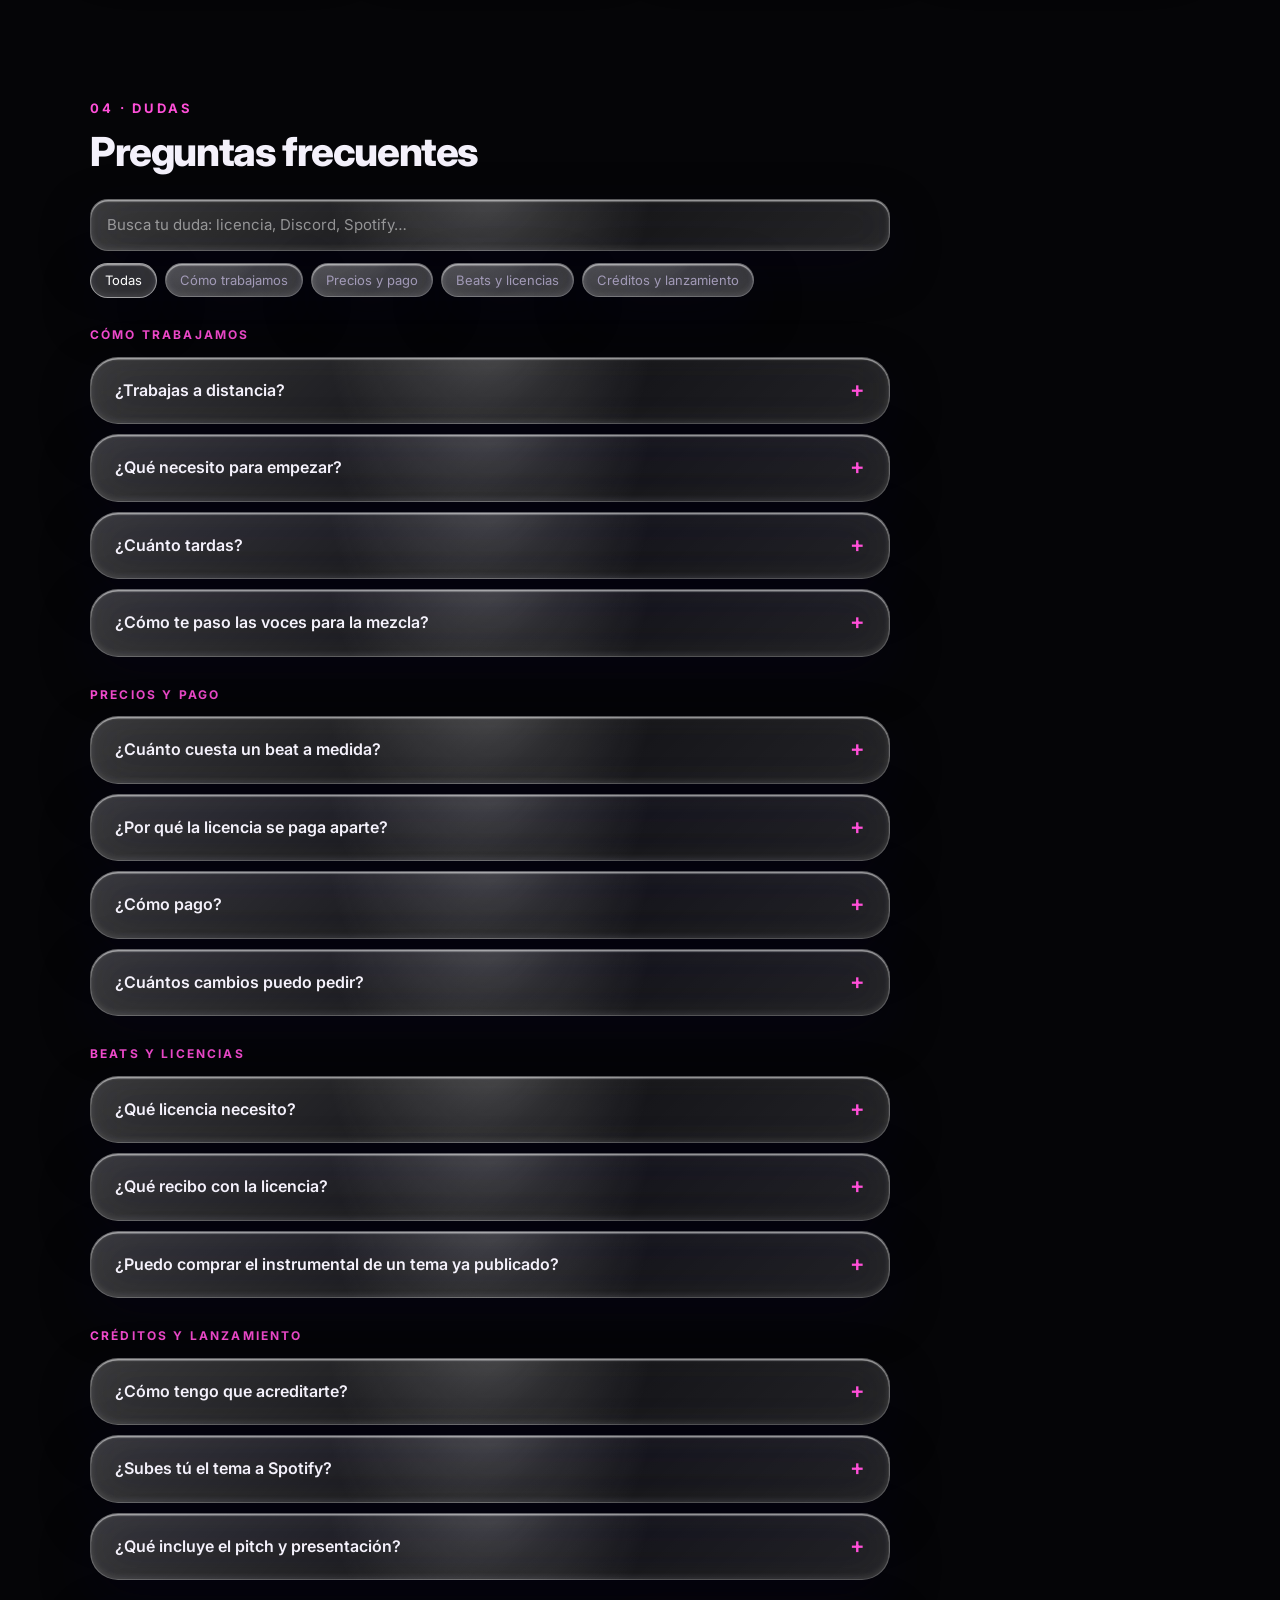
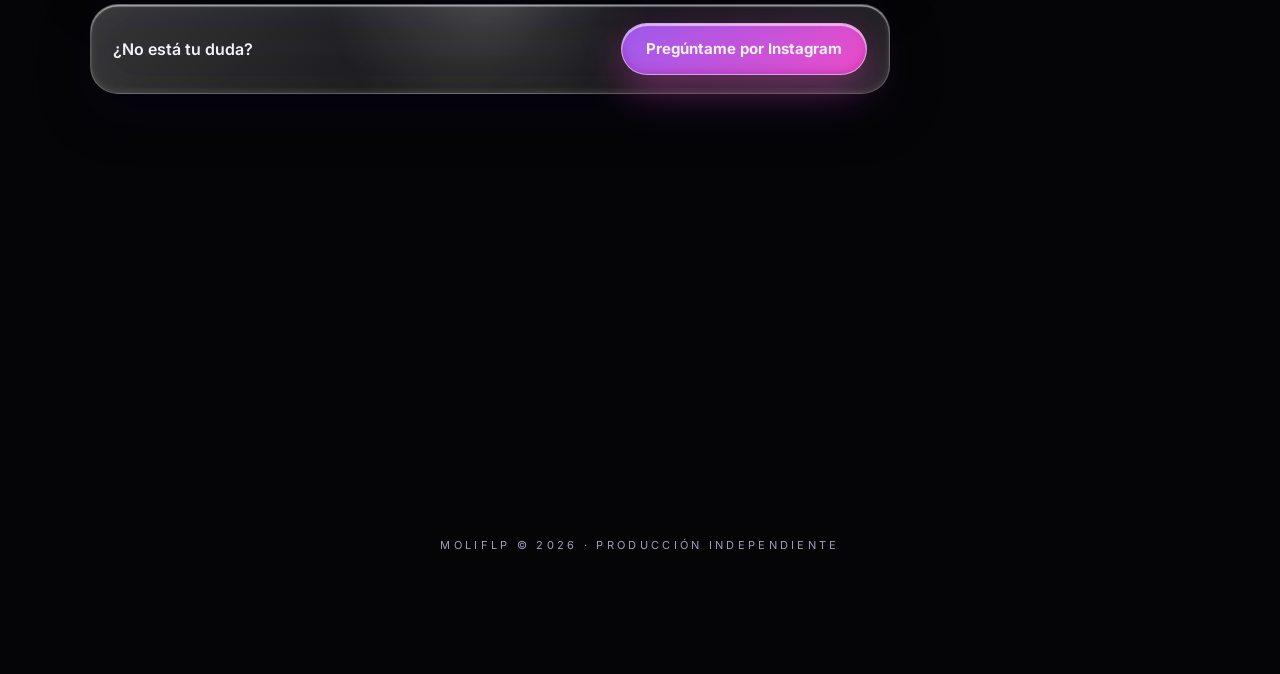
==== commit 5620d6f7: "Rediseño Liquid Glass y redes centradas en móvil - Nueva capa glass.css/glass.js: cristal translúcid" ====
--- a/index.html
+++ b/index.html
@@ -14,6 +14,7 @@
   <link rel="preconnect" href="https://fonts.gstatic.com" crossorigin>
   <link href="https://fonts.googleapis.com/css2?family=Unbounded:wght@500;700;900&family=Inter:wght@400;500;600;700&display=swap" rel="stylesheet">
   <link rel="stylesheet" href="styles.css">
+  <link rel="stylesheet" href="glass.css">
 </head>
 <body>
   <div class="bg" aria-hidden="true"><span class="orb o1"></span><span class="orb o2"></span><span class="orb o3"></span></div>
@@ -216,5 +217,6 @@
 
   <script src="data.js"></script>
   <script src="app.js"></script>
+  <script src="glass.js" defer></script>
 </body>
 </html>
--- a/styles.css
+++ b/styles.css
@@ -418,6 +418,21 @@
   .cart-btn span { display: none; }
   .socials { grid-template-columns: 1fr; }
 }
+
+/* Móvil: menos scroll. Carruseles horizontales y menos duplicados */
+@media (max-width: 560px) {
+  .section { padding-top: 52px; padding-bottom: 52px; }
+  .about-card { display: none; }
+  .svc-grid, .conds {
+    display: flex; gap: 14px; overflow-x: auto; scroll-snap-type: x mandatory;
+    margin-left: -16px; margin-right: -16px; padding: 6px 16px 14px;
+    scrollbar-width: none; -webkit-overflow-scrolling: touch; overscroll-behavior-x: contain;
+  }
+  .svc-grid::-webkit-scrollbar, .conds::-webkit-scrollbar { display: none; }
+  .svc-grid > *, .conds > * { flex: 0 0 82%; scroll-snap-align: center; }
+  .conds > * { flex-basis: 78%; }
+  .lic-grid { grid-template-columns: 1fr 1fr; gap: 10px; }
+}
 @media (prefers-reduced-motion: reduce) {
   *, *::before, *::after { animation: none !important; transition: none !important; }
   .reveal { opacity: 1; transform: none; }
--- a/glass.css
+++ b/glass.css
@@ -0,0 +1,162 @@
+/* =========================================================
+   MoliFLP — capa Liquid Glass (estilo Apple)
+   Se carga DESPUÉS de styles.css. Para volver al diseño anterior,
+   borra la línea <link rel="stylesheet" href="glass.css"> del index.html.
+   ========================================================= */
+:root {
+  --display: -apple-system, BlinkMacSystemFont, "SF Pro Display", "Inter Display", Inter, system-ui, sans-serif;
+  --glass: linear-gradient(135deg, rgba(255, 255, 255, .20), rgba(255, 255, 255, .06) 55%, rgba(255, 255, 255, .12));
+  --glass-line: rgba(255, 255, 255, .26);
+  --glass-hi: inset 0 1.5px 1px rgba(255, 255, 255, .55), inset 0 -1.5px 6px rgba(255, 255, 255, .12), inset 0 0 40px rgba(255, 255, 255, .04);
+  --glass-drop: 0 18px 50px rgba(5, 0, 30, .38);
+  --spring: cubic-bezier(.34, 1.56, .64, 1);
+  --r: 28px;
+}
+
+/* ---------- Tipografía tipo SF ---------- */
+.logo, .title, h2, .h3, .stats b, .price, .big, .top .n, .records b, .dr-head h3, .dr-total b, .timeline b { font-family: var(--display); }
+.logo { letter-spacing: .01em; font-weight: 800; font-size: 20px; }
+.title { font-weight: 800; letter-spacing: -.045em; font-size: clamp(56px, 15vw, 128px); }
+h2 { font-weight: 800; letter-spacing: -.035em; }
+.h3 { font-weight: 700; letter-spacing: -.02em; }
+.eyebrow, .kicker, .lbl { letter-spacing: .22em; }
+.lead { font-size: 18px; color: #c9c1de; }
+
+/* ---------- Fondo: color vivo que el cristal refracta ---------- */
+body { background: linear-gradient(160deg, #1b0f3d, #0a0820 55%, #2a0a35) fixed, var(--bg); }
+.orb { filter: blur(70px); mix-blend-mode: screen; opacity: .55; animation: blob 14s ease-in-out infinite alternate; will-change: transform; }
+.o1 { width: 560px; height: 560px; background: radial-gradient(circle, #ff3d9a, transparent 68%); top: 4%; left: -200px; }
+.o2 { width: 620px; height: 620px; background: radial-gradient(circle, #7a4dff, transparent 68%); top: 38%; right: -260px; opacity: .6; animation-duration: 17s; animation-delay: -5s; }
+.o3 { width: 540px; height: 540px; background: radial-gradient(circle, #19d3ff, transparent 68%); bottom: -180px; left: 10%; opacity: .45; animation-duration: 15s; animation-delay: -9s; }
+.bg::after { content: ""; position: absolute; right: 8%; bottom: 18%; width: 380px; height: 380px; border-radius: 50%; background: radial-gradient(circle, #ffb347, transparent 68%); filter: blur(60px); mix-blend-mode: screen; opacity: .4; animation: blob 12s ease-in-out infinite alternate -3s; }
+@keyframes blob { 0% { transform: translate(0, 0) scale(1); } 100% { transform: translate(120px, 160px) scale(1.2); } }
+
+/* ---------- Superficies de cristal ---------- */
+.nav, .cart-btn, .btn.ghost, .pill, .tabs, .chips button, .filters input, .filters select, .faq-tools input,
+.card, .social, .panel, .lic-card, .cond, .stats div, .about-card, .faq details, .faq-ask, .player, .breakdown,
+.roles li, .tags span, .dr-name input, .listen a, .lic button {
+  background-image: radial-gradient(260px circle at var(--mx, 50%) var(--my, -20%), rgba(255, 255, 255, .20), transparent 62%), var(--glass);
+  background-color: transparent;
+  -webkit-backdrop-filter: blur(22px) saturate(180%) brightness(1.08);
+  backdrop-filter: blur(22px) saturate(180%) brightness(1.08);
+  border: 1px solid var(--glass-line);
+  box-shadow: var(--glass-hi), var(--glass-drop);
+}
+.card, .social, .panel, .lic-card, .cond, .stats div, .about-card, .faq details, .faq-ask { border-radius: var(--r); }
+.breakdown, .listen a, .lic button, .filters input, .filters select, .faq-tools input, .dr-name input { border-radius: 18px; }
+.listen a, .lic button, .breakdown { box-shadow: var(--glass-hi); }
+.faq-ask { border-style: solid; }
+
+/* Destello especular que barre el cristal */
+.nav, .tabs, .btn, .card, .social, .panel, .lic-card, .cond, .stats div, .about-card, .cart-btn, .pill { position: relative; overflow: hidden; }
+.nav { overflow: visible; }
+.nav::after, .tabs::after, .btn::after, .card::after, .social::after, .panel::after, .lic-card::after, .cond::after, .stats div::after, .about-card::after, .cart-btn::after, .pill::after {
+  content: ""; position: absolute; inset: 0; border-radius: inherit; pointer-events: none;
+  background: linear-gradient(115deg, transparent 35%, rgba(255, 255, 255, .34) 50%, transparent 65%);
+  background-size: 300% 100%; background-position: 130% 0; mix-blend-mode: overlay;
+  animation: sheen 7s ease-in-out infinite; animation-delay: calc(var(--i, 0) * .6s);
+}
+.social:nth-child(2)::after, .card:nth-child(2n)::after, .panel:nth-child(2)::after { --i: 2; }
+.social:nth-child(3)::after, .card:nth-child(3n)::after, .panel:nth-child(3)::after { --i: 4; }
+.social:nth-child(4)::after, .card:nth-child(4n)::after { --i: 6; }
+@keyframes sheen { 0% { background-position: 130% 0; } 45%, 100% { background-position: -70% 0; } }
+
+/* ---------- Barra superior: cápsula flotante ---------- */
+html { scroll-padding-top: 96px; }
+.nav { top: 10px; margin: 10px clamp(10px, 3vw, 32px) 0; padding: 10px 12px 10px 22px; border-radius: 999px; border-bottom: 1px solid var(--glass-line); }
+.cart-btn { padding: 8px 14px; box-shadow: var(--glass-hi); }
+.cart-btn b { box-shadow: inset 0 1px 1px rgba(255, 255, 255, .5); }
+
+/* ---------- Botones ---------- */
+.btn { transition: transform .45s var(--spring), box-shadow .3s, background .2s; }
+.btn:active, .cart-btn:active, .tabs button:active, .chips button:active, .pill:active, .add:active { transform: scale(.95); }
+.btn.primary {
+  background: linear-gradient(135deg, rgba(168, 96, 255, .92), rgba(255, 79, 216, .9));
+  border: 1px solid rgba(255, 255, 255, .45);
+  box-shadow: inset 0 2px 1px rgba(255, 255, 255, .6), inset 0 -2px 8px rgba(120, 0, 120, .25), 0 14px 40px rgba(255, 79, 216, .38);
+  -webkit-backdrop-filter: blur(14px); backdrop-filter: blur(14px);
+}
+.btn.primary:hover { transform: translateY(-3px) scale(1.02); }
+.btn.ghost:hover { background-color: rgba(255, 255, 255, .08); }
+.add { background: linear-gradient(180deg, #fff, #ece4ff); box-shadow: inset 0 1px 1px #fff, 0 6px 18px rgba(0, 0, 0, .25); transition: transform .4s var(--spring); }
+.play, .pl-btn {
+  background: linear-gradient(135deg, rgba(168, 96, 255, .9), rgba(255, 79, 216, .88));
+  border: 1px solid rgba(255, 255, 255, .5);
+  box-shadow: inset 0 2px 1px rgba(255, 255, 255, .6), 0 10px 26px rgba(0, 0, 0, .45);
+  -webkit-backdrop-filter: blur(10px); backdrop-filter: blur(10px);
+}
+
+/* ---------- Pestañas y chips ---------- */
+.tabs { padding: 5px; }
+.tabs button { position: relative; z-index: 1; transition: background .35s var(--spring), color .25s, transform .3s var(--spring); }
+.tabs button.active { color: #fff; background: rgba(255, 255, 255, .26); box-shadow: inset 0 1.5px 1px rgba(255, 255, 255, .7), 0 6px 18px rgba(0, 0, 0, .3); }
+.chips button.active, .chips button:hover { background-color: rgba(255, 255, 255, .16); border-color: rgba(255, 255, 255, .55); color: #fff; }
+.lic button.on { background-image: linear-gradient(135deg, rgba(168, 96, 255, .55), rgba(255, 79, 216, .4)); border-color: rgba(255, 255, 255, .5); color: #fff; }
+
+/* ---------- Tarjetas ---------- */
+.card { transition: transform .5s var(--spring), border-color .3s, box-shadow .3s; }
+.card:hover { transform: translateY(-6px) scale(1.01); border-color: rgba(255, 255, 255, .5); box-shadow: var(--glass-hi), 0 28px 70px rgba(5, 0, 30, .5); }
+.card.playing { border-color: rgba(255, 255, 255, .7); box-shadow: var(--glass-hi), 0 0 0 1px rgba(255, 79, 216, .8), 0 20px 60px rgba(255, 79, 216, .3); }
+@keyframes cardIn { from { opacity: 0; transform: translateY(26px) scale(.95); filter: blur(10px); } }
+.cover { border-radius: calc(var(--r) - 8px); margin: 8px 8px 0; }
+.card.svc-card .cover { display: none; }
+.badge { backdrop-filter: blur(14px); background: rgba(10, 6, 30, .45); border: 1px solid rgba(255, 255, 255, .3); }
+.badge.new { background: rgba(61, 255, 139, .85); }
+.featured::before { background: linear-gradient(135deg, rgba(168, 96, 255, .95), rgba(255, 79, 216, .9)); border: 1px solid rgba(255, 255, 255, .4); }
+.svc-card .ico, .pack .ico { background: var(--glass); border: 1px solid var(--glass-line); box-shadow: var(--glass-hi); border-radius: 22px; }
+.lic-card:nth-child(3) { background-image: linear-gradient(160deg, rgba(168, 96, 255, .4), rgba(255, 79, 216, .16)), var(--glass); }
+.cond:first-child { background-image: linear-gradient(140deg, rgba(255, 207, 107, .3), rgba(255, 207, 107, .06)), var(--glass); border-color: rgba(255, 207, 107, .6); }
+.total-panel { background-image: linear-gradient(160deg, rgba(29, 185, 84, .22), rgba(155, 92, 255, .12)), var(--glass); }
+.about-text p.gold, .about-text p.hl { border-radius: 22px; -webkit-backdrop-filter: blur(16px); backdrop-filter: blur(16px); box-shadow: var(--glass-hi); }
+.faq details[open] { background-image: linear-gradient(135deg, rgba(168, 96, 255, .3), rgba(255, 255, 255, .06)), var(--glass); border-color: rgba(255, 255, 255, .5); }
+.faq summary { padding: 20px 24px; }
+.roles li { color: #e9fbff; border-color: rgba(255, 255, 255, .35); box-shadow: var(--glass-hi); }
+.video { border-radius: var(--r); border: 1px solid var(--glass-line); box-shadow: var(--glass-hi), var(--glass-drop); }
+
+/* ---------- Redes: mosaico centrado de cristal ---------- */
+.socials { grid-template-columns: repeat(auto-fit, minmax(150px, 1fr)); max-width: 720px; margin-left: auto; margin-right: auto; gap: 12px; }
+.socials li:last-child:nth-child(odd) { grid-column: 1 / -1; }
+.social { flex-direction: column; justify-content: center; text-align: center; gap: 10px; padding: 18px 12px; min-width: 0; transition: transform .5s var(--spring), border-color .3s; }
+.social div { flex: none; width: 100%; }
+.social .ic { width: 52px; height: 52px; border-radius: 18px; background: var(--glass); border: 1px solid var(--glass-line); box-shadow: var(--glass-hi); }
+.social .ic svg { width: 26px; height: 26px; }
+.social b { font-size: 16px; }
+.social small { display: block; font-size: 11px; line-height: 1.3; letter-spacing: .06em; margin-top: 2px; }
+.social em { display: none; }
+.social:hover { transform: translateY(-5px) scale(1.02); }
+.social:active { transform: scale(.96); }
+
+/* ---------- Reproductor, carrito, aviso ---------- */
+.player { border-radius: 30px; border-color: var(--glass-line); }
+.pl-bar i { background: #fff; }
+.drawer {
+  background: linear-gradient(160deg, rgba(60, 30, 110, .55), rgba(14, 8, 30, .62));
+  -webkit-backdrop-filter: blur(40px) saturate(190%); backdrop-filter: blur(40px) saturate(190%);
+  border-left: 1px solid var(--glass-line); box-shadow: inset 1px 0 1px rgba(255, 255, 255, .4), -30px 0 80px rgba(0, 0, 0, .5);
+  border-radius: 32px 0 0 32px;
+}
+.scrim { -webkit-backdrop-filter: blur(8px); backdrop-filter: blur(8px); background: rgba(5, 0, 20, .45); }
+.toast { background: rgba(255, 255, 255, .85); -webkit-backdrop-filter: blur(20px) saturate(180%); backdrop-filter: blur(20px) saturate(180%); box-shadow: inset 0 1px 1px #fff, 0 14px 40px rgba(0, 0, 0, .35); }
+.dr-name input { color: #fff; }
+::placeholder { color: rgba(255, 255, 255, .5); }
+
+/* ---------- Móvil: centrado y ligero ---------- */
+@media (max-width: 560px) {
+  .nav { margin: 8px 10px 0; top: 8px; }
+  .hero { padding: 40px 14px 28px; }
+  .title { font-size: clamp(54px, 17vw, 84px); }
+  .cart-btn { padding: 7px 12px; }
+  .socials { grid-template-columns: repeat(2, minmax(0, 1fr)); gap: 10px; margin-top: 28px; }
+  .card, .social, .panel, .lic-card, .cond, .stats div, .about-card, .faq details, .faq-ask {
+    -webkit-backdrop-filter: blur(16px) saturate(170%); backdrop-filter: blur(16px) saturate(170%);
+  }
+  .drawer { border-radius: 28px 28px 0 0; top: auto; bottom: 0; right: 0; height: auto; max-height: 92vh; max-height: 92dvh; border-left: 0; border-top: 1px solid var(--glass-line); transform: translateY(100%); width: 100%; left: 0; }
+  .drawer.open { transform: none; }
+}
+
+@media (prefers-reduced-motion: reduce) {
+  .orb, .bg::after, .nav::after, .tabs::after, .btn::after, .card::after, .social::after, .panel::after, .lic-card::after, .cond::after, .stats div::after, .about-card::after, .cart-btn::after, .pill::after { animation: none !important; }
+}
+
+/* Legibilidad de los subtítulos de color sobre cristal */
+.social small { color: color-mix(in srgb, var(--c) 55%, #fff); text-shadow: 0 1px 8px rgba(5, 0, 30, .45); }
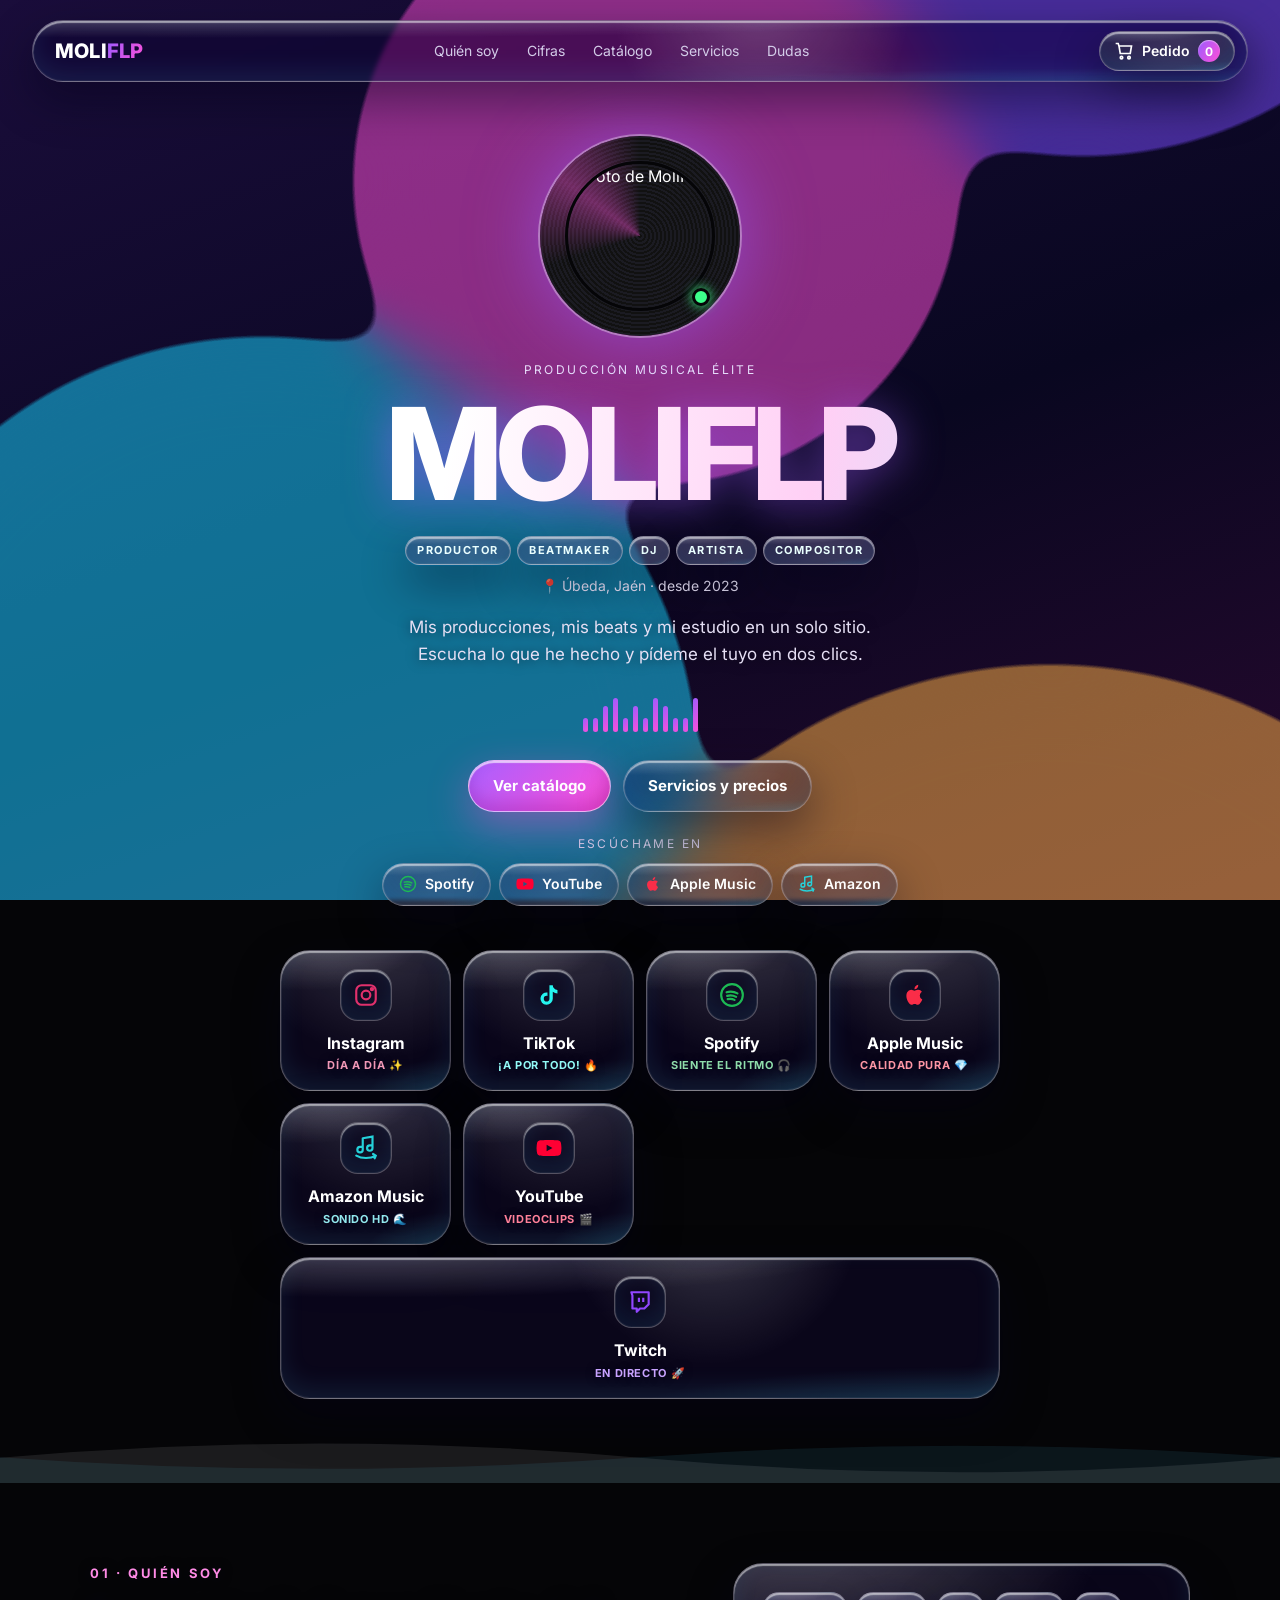
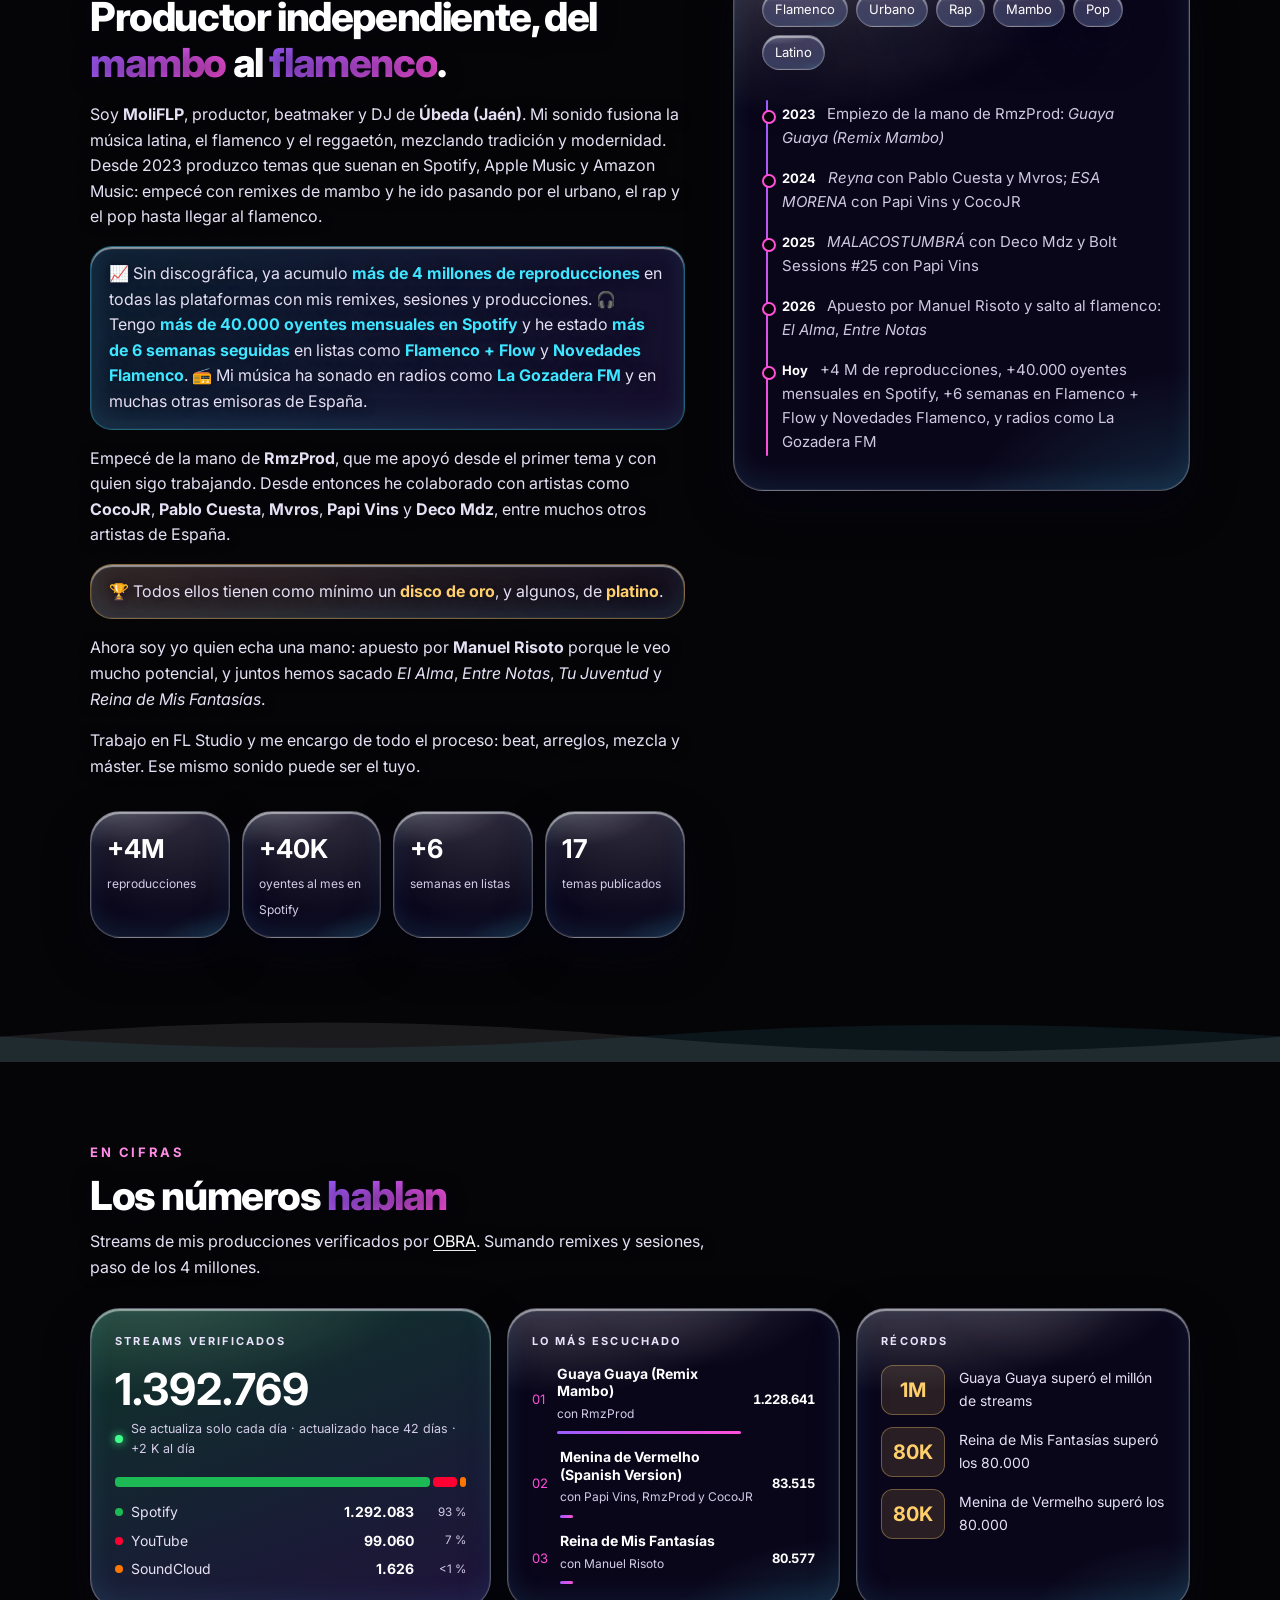
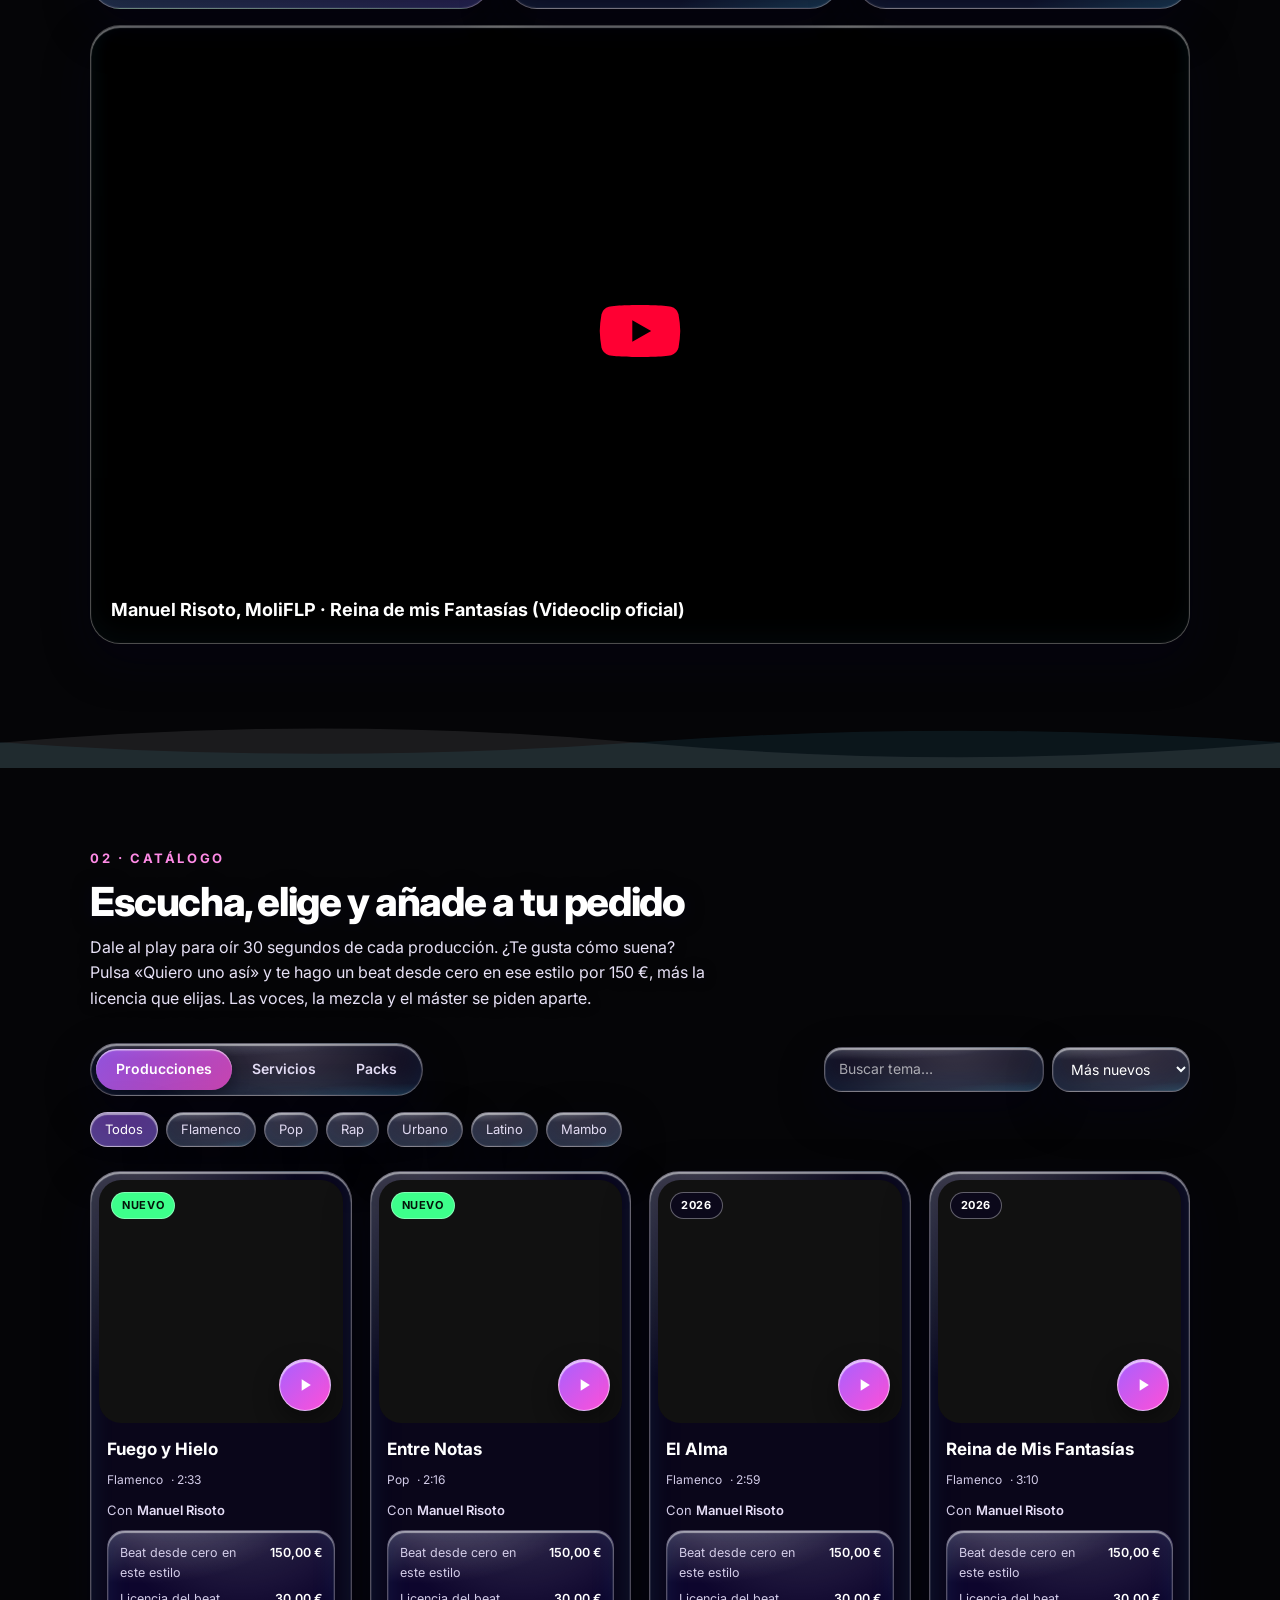
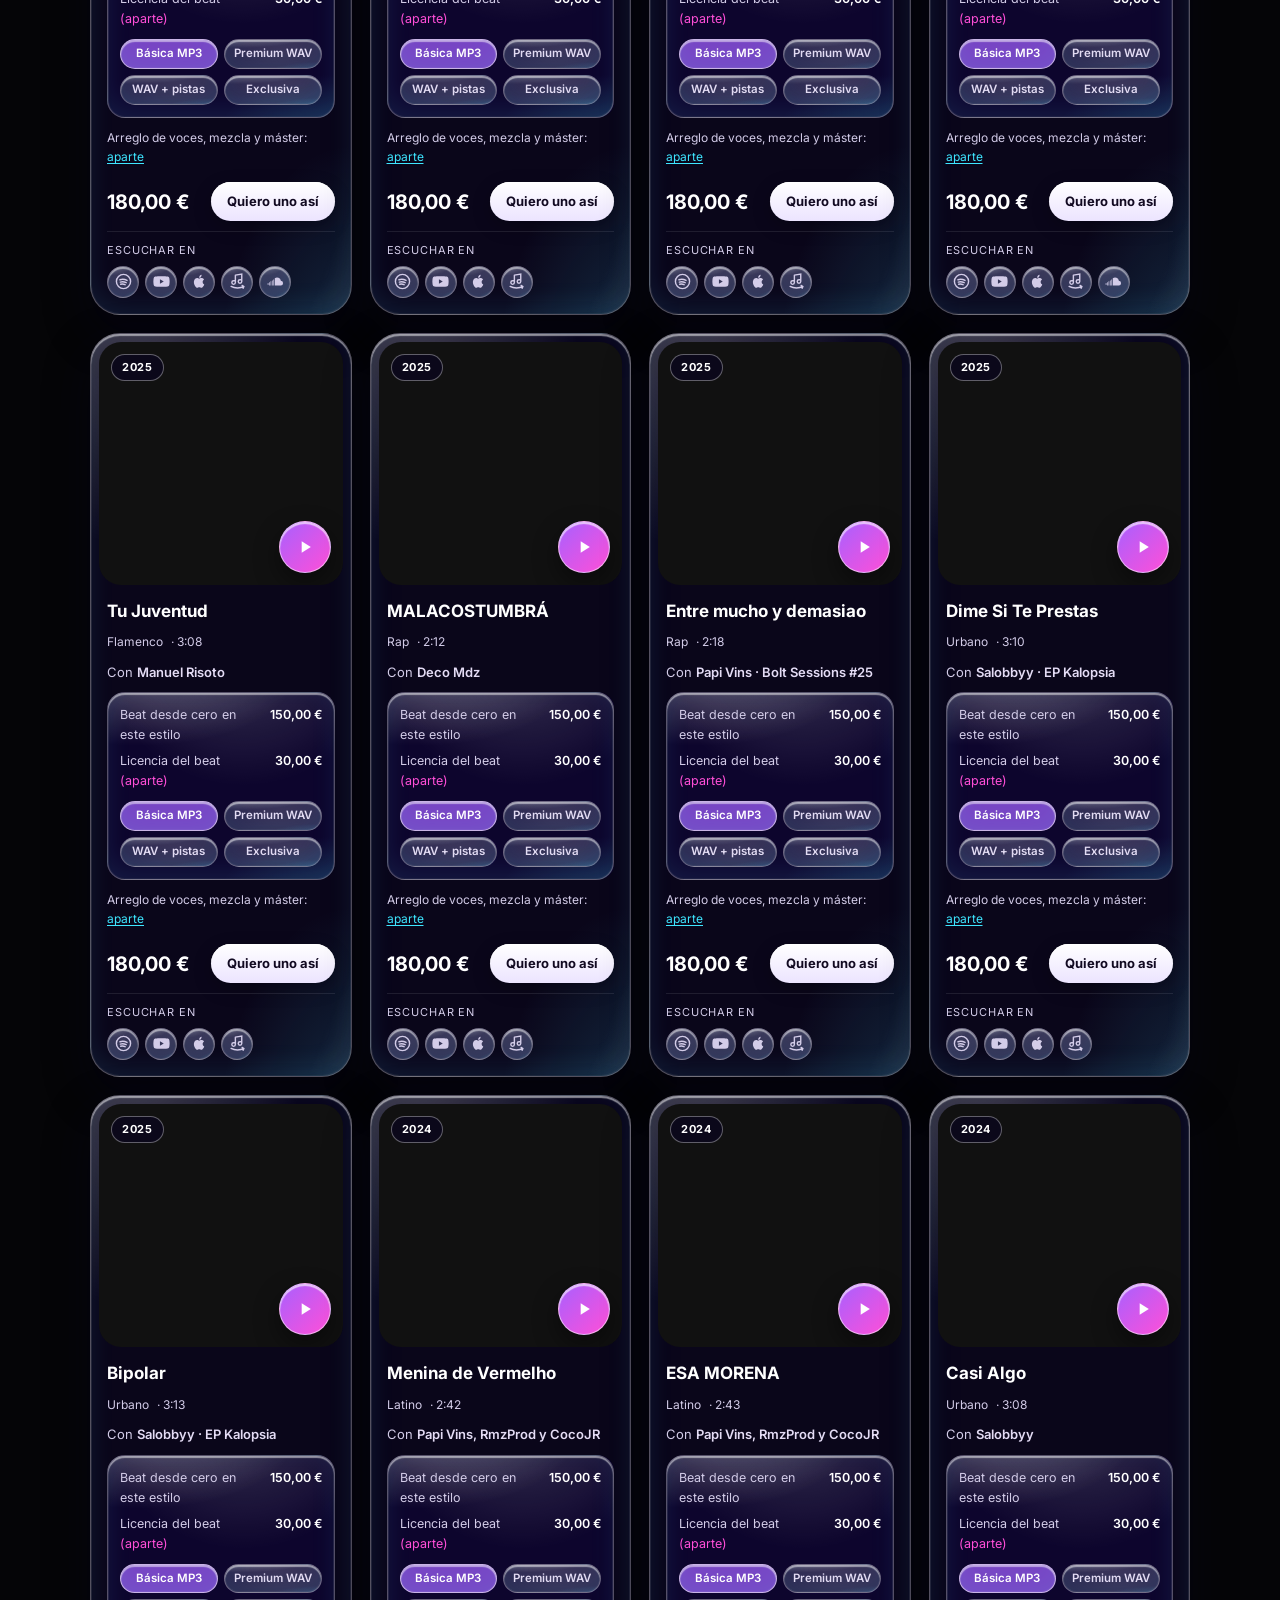
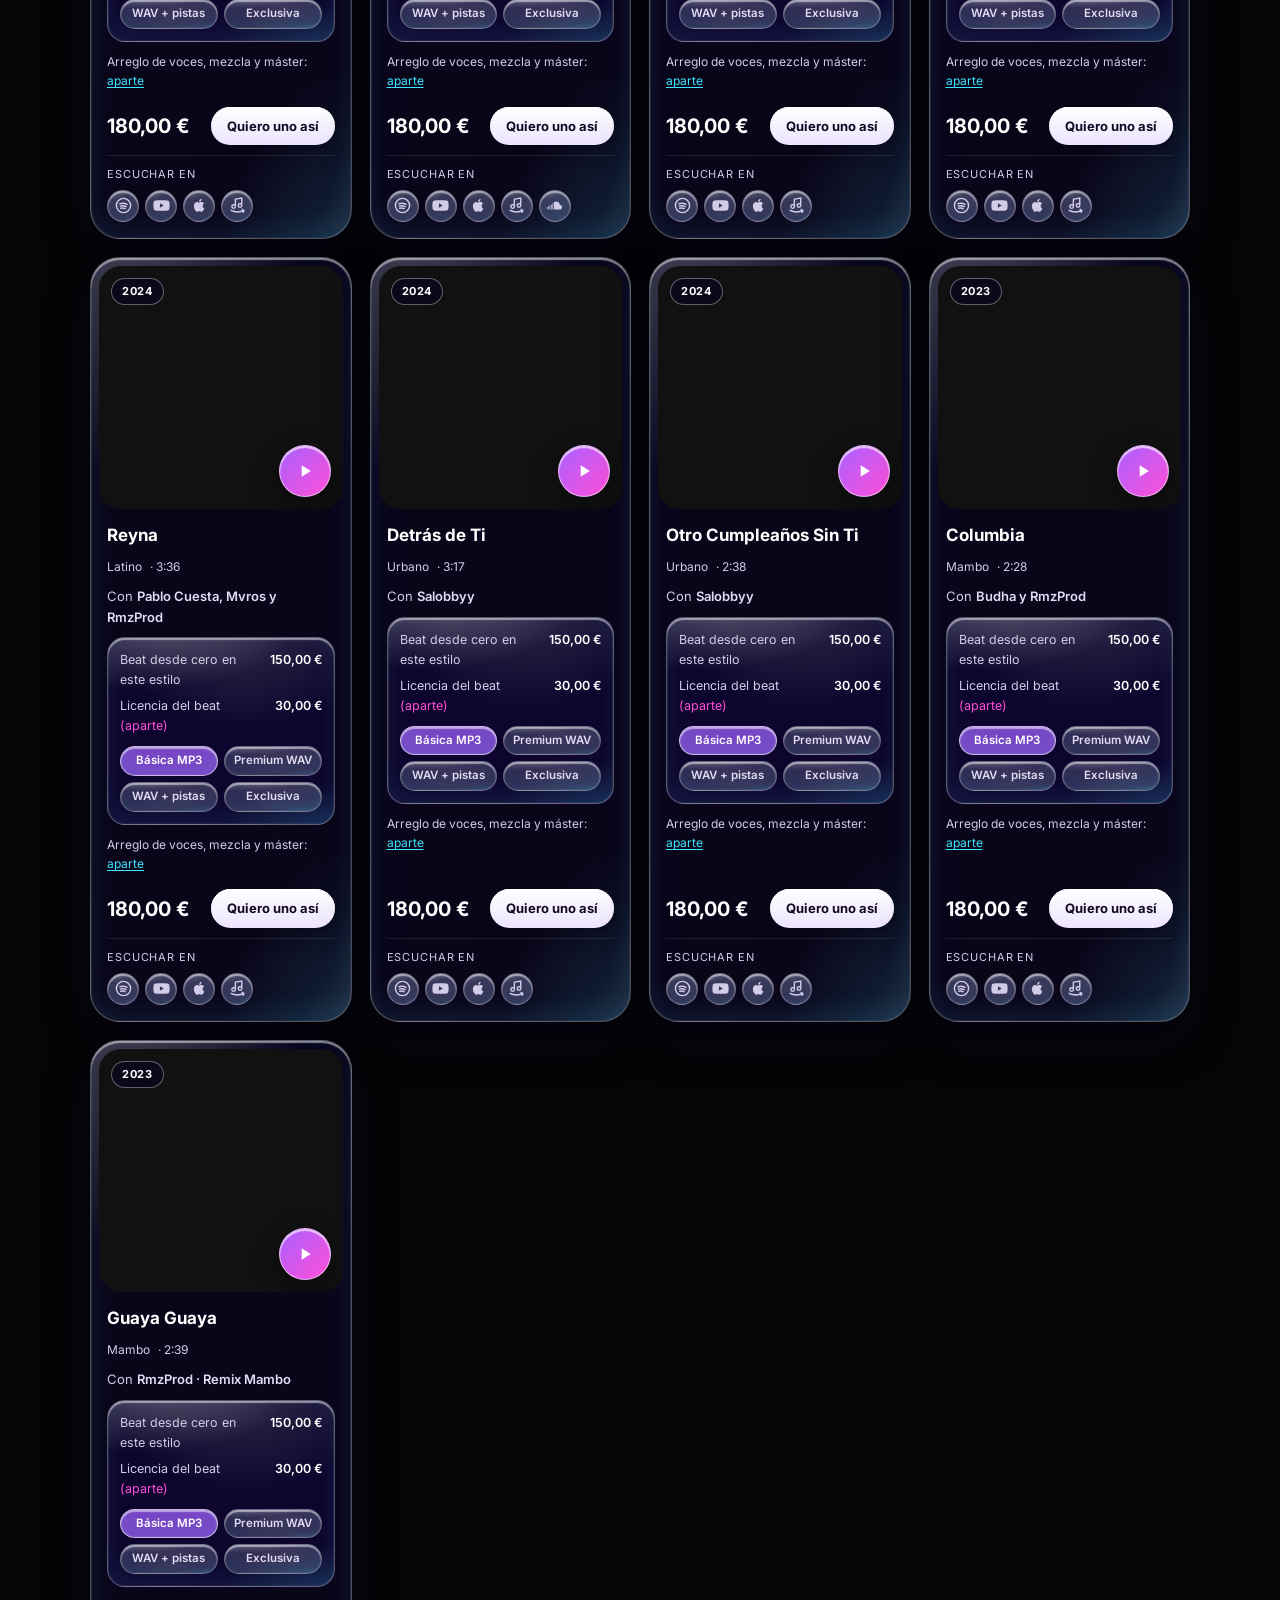
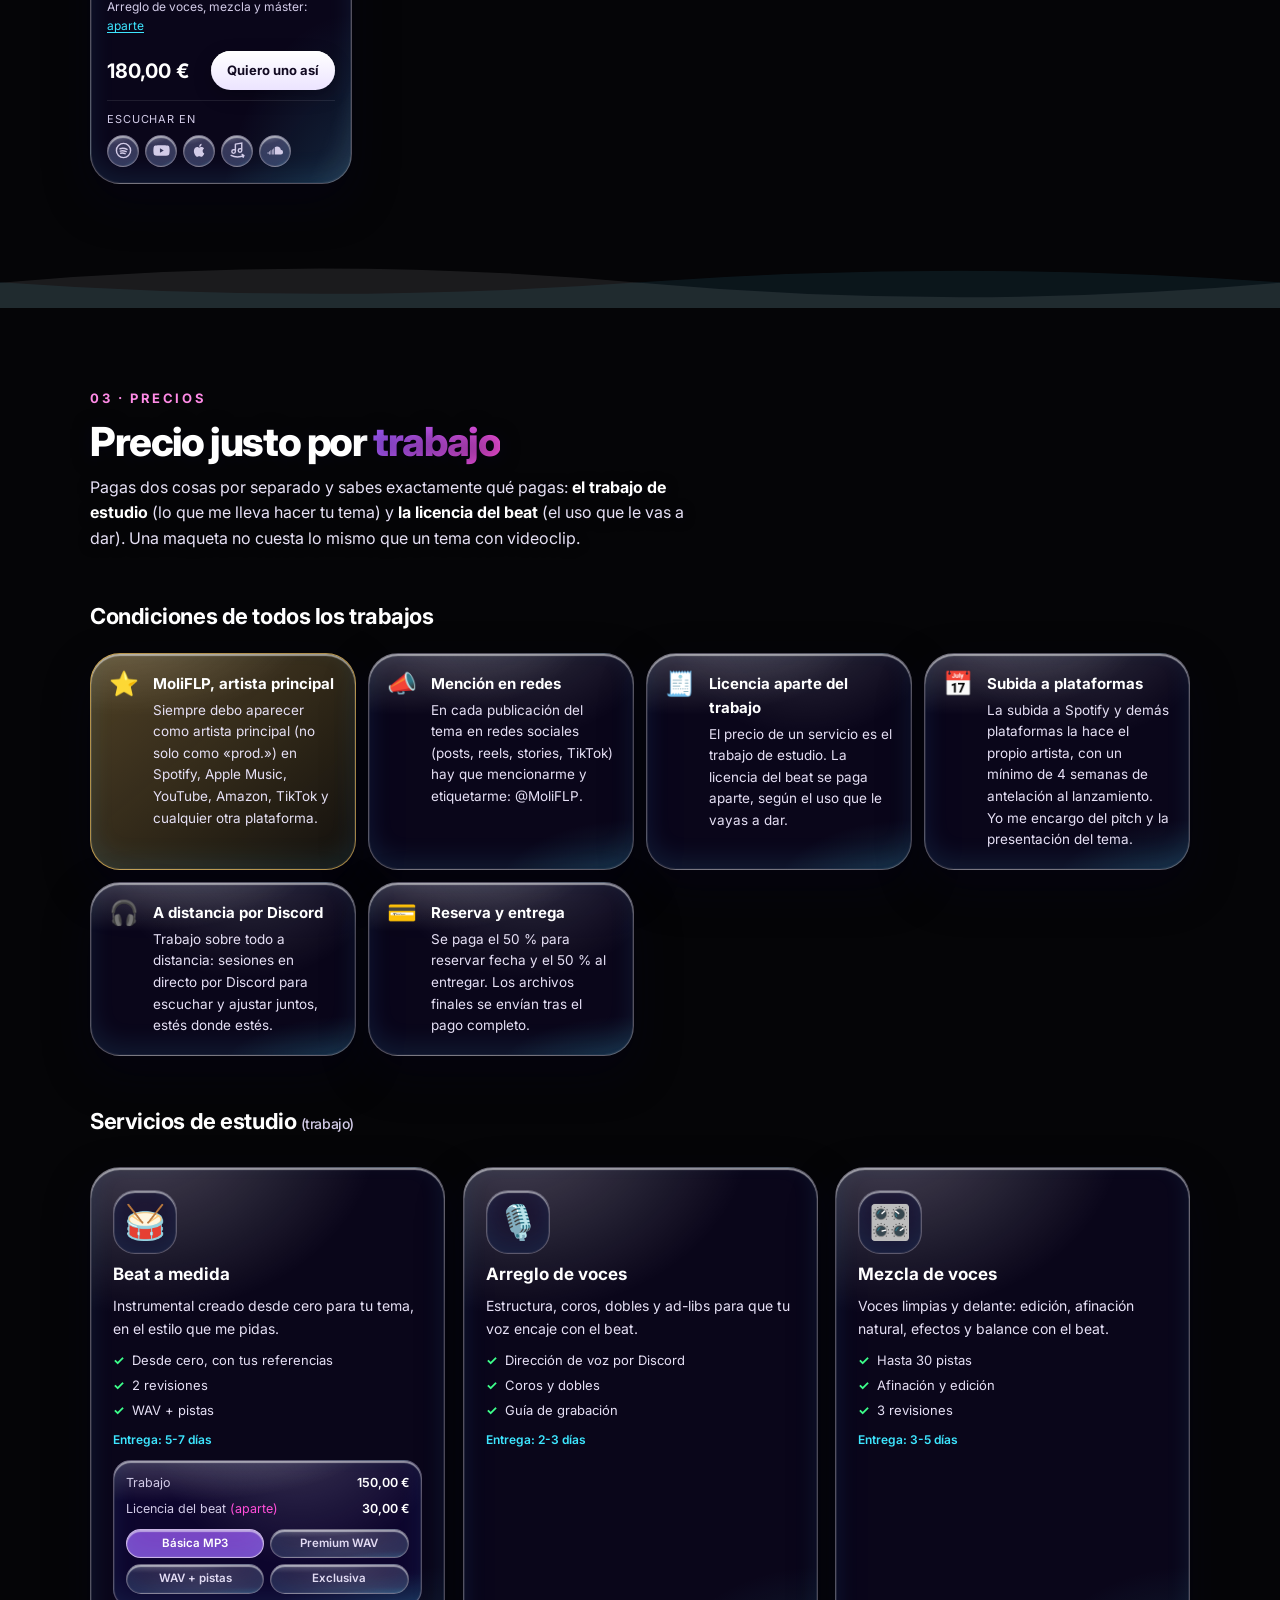
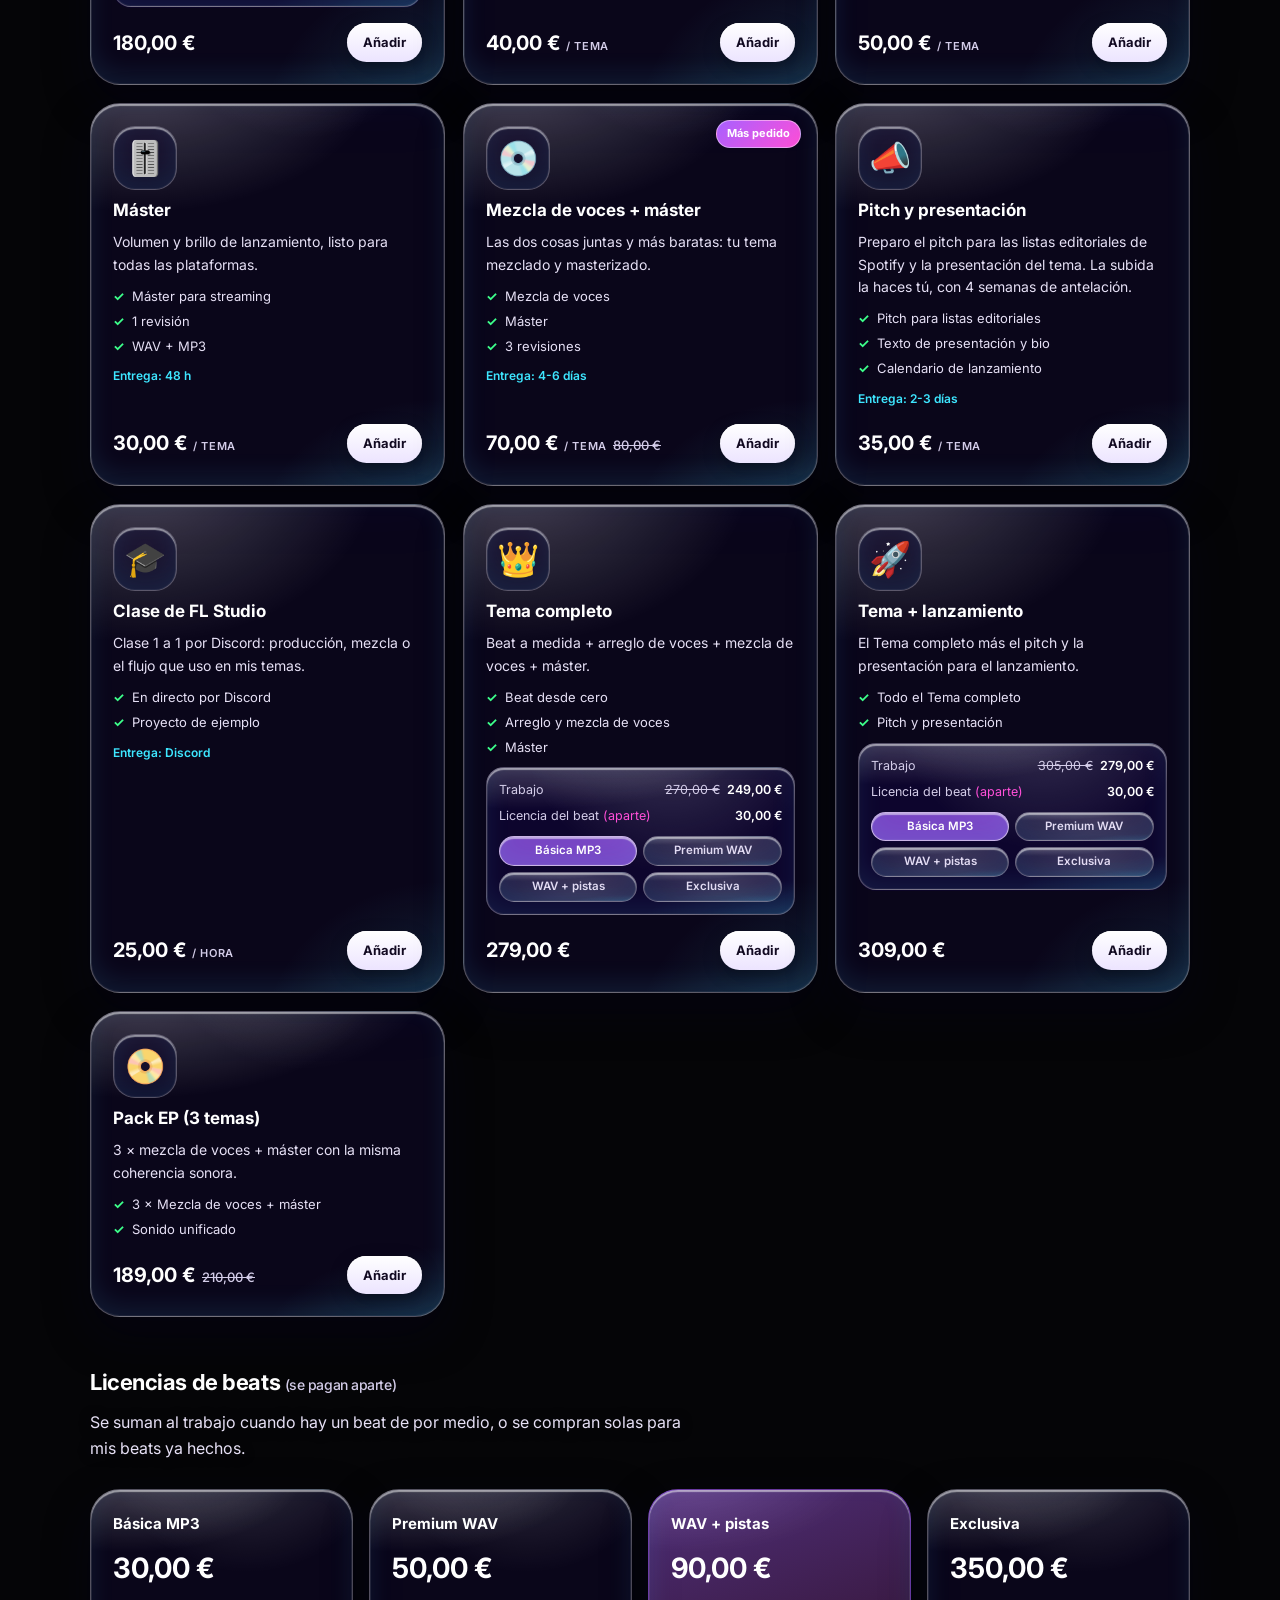
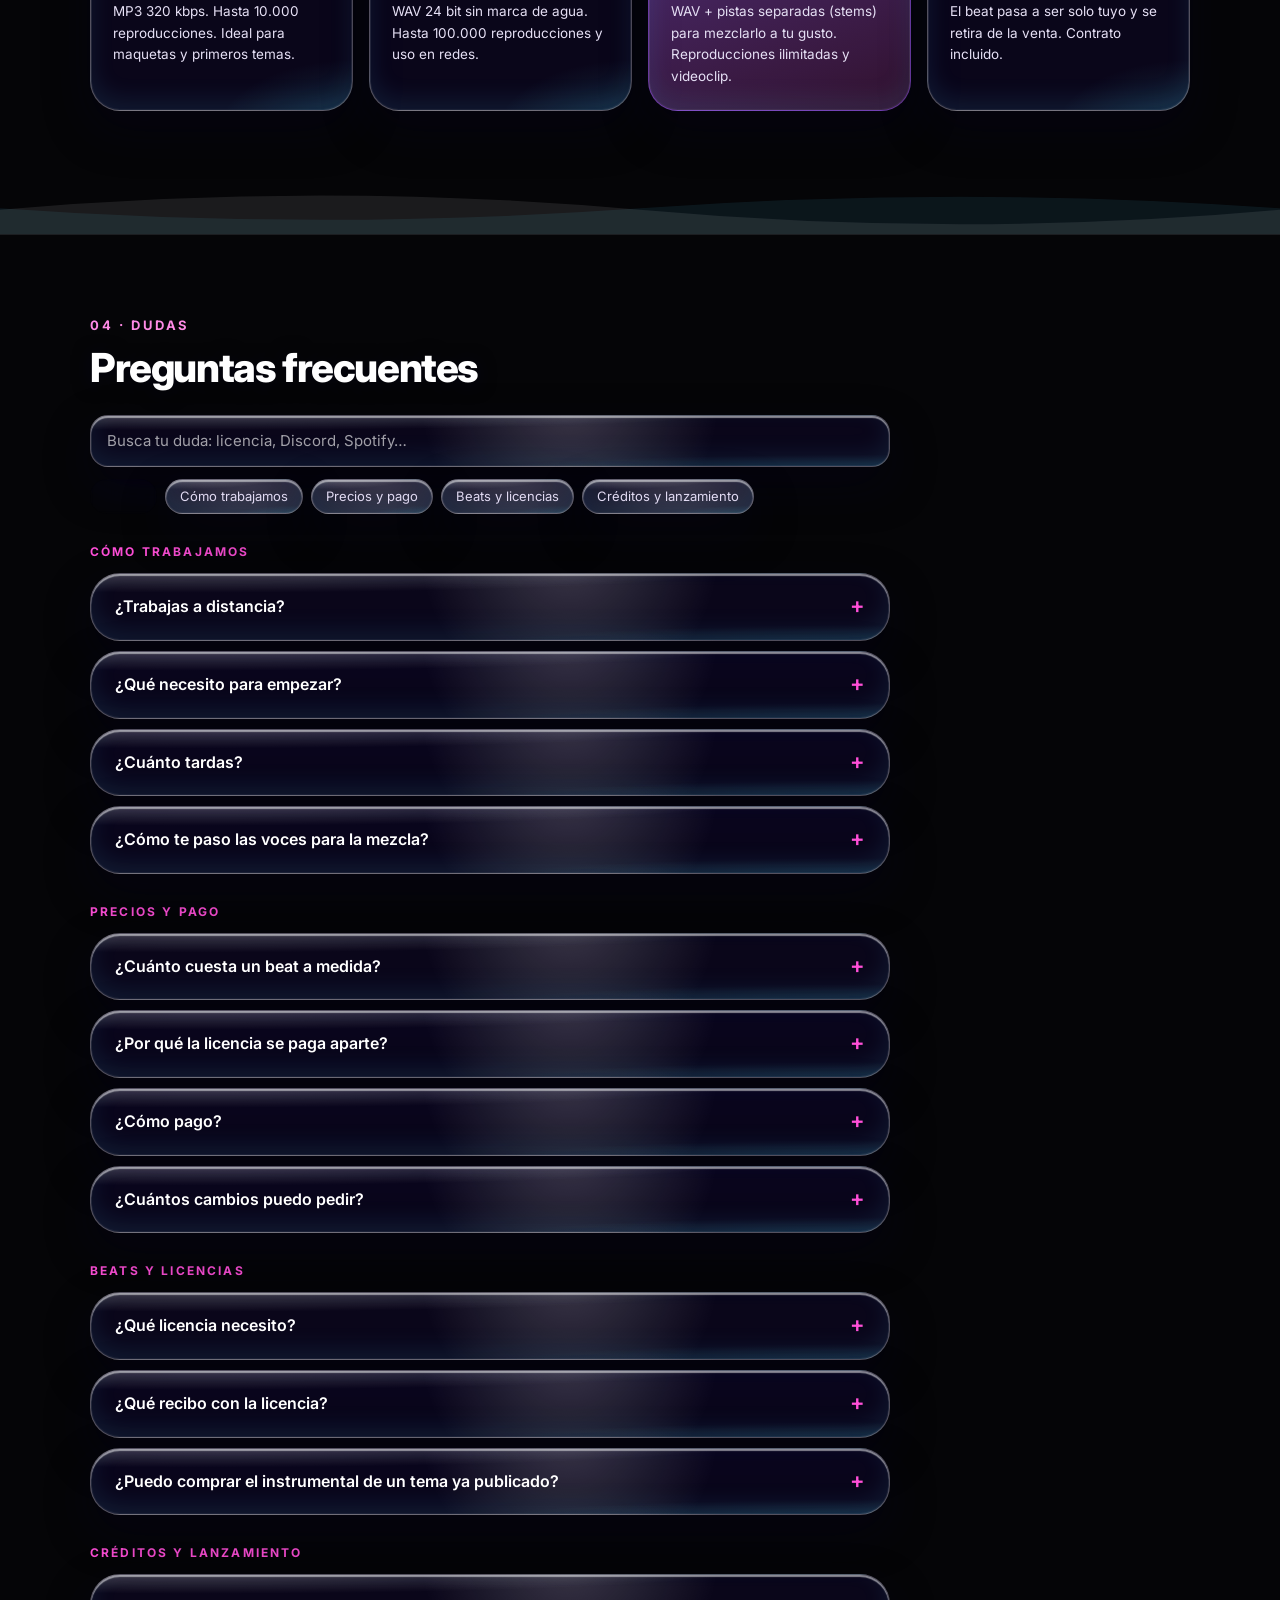
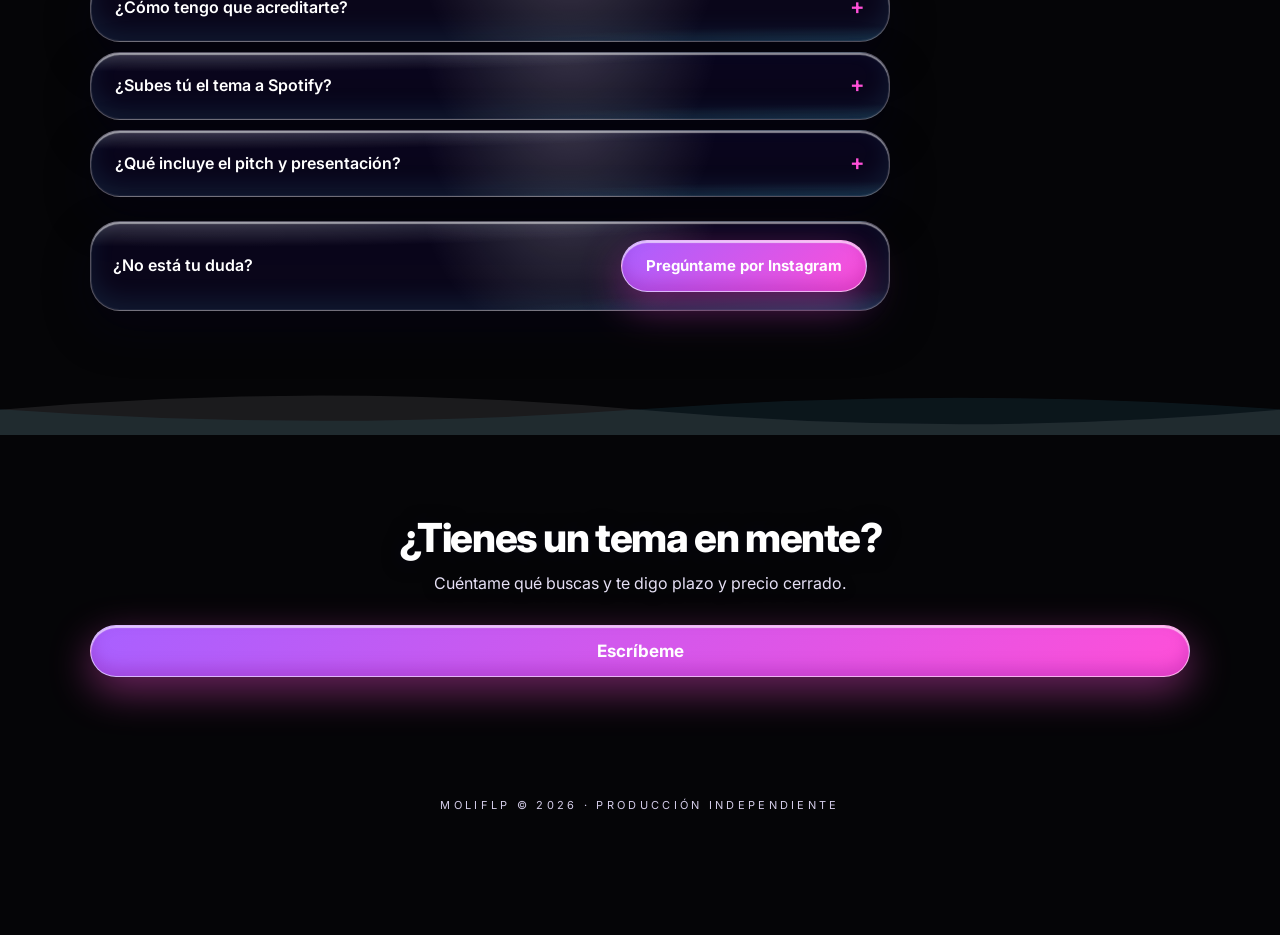
==== commit 708d7851: "Estilo agua líquida: texto nítido, gotas que se funden y animaciones - Sin desenfoque de fondo y sup" ====
--- a/index.html
+++ b/index.html
@@ -218,5 +218,6 @@
   <script src="data.js"></script>
   <script src="app.js"></script>
   <script src="glass.js" defer></script>
+  <script src="water.js" defer></script>
 </body>
 </html>
--- a/glass.css
+++ b/glass.css
@@ -1,162 +1,231 @@
 /* =========================================================
-   MoliFLP — capa Liquid Glass (estilo Apple)
+   MoliFLP — capa «agua líquida» (Liquid Glass nítido)
    Se carga DESPUÉS de styles.css. Para volver al diseño anterior,
-   borra la línea <link rel="stylesheet" href="glass.css"> del index.html.
+   borra <link rel="stylesheet" href="glass.css"> y los <script> water.js/glass.js.
+   Reglas: texto siempre nítido (sin desenfoque), superficies tintadas
+   oscuras, brillos de agua, formas que ondulan y gotas que se funden.
    ========================================================= */
 :root {
   --display: -apple-system, BlinkMacSystemFont, "SF Pro Display", "Inter Display", Inter, system-ui, sans-serif;
-  --glass: linear-gradient(135deg, rgba(255, 255, 255, .20), rgba(255, 255, 255, .06) 55%, rgba(255, 255, 255, .12));
-  --glass-line: rgba(255, 255, 255, .26);
-  --glass-hi: inset 0 1.5px 1px rgba(255, 255, 255, .55), inset 0 -1.5px 6px rgba(255, 255, 255, .12), inset 0 0 40px rgba(255, 255, 255, .04);
-  --glass-drop: 0 18px 50px rgba(5, 0, 30, .38);
+  --mute: #d3cce8;
+  --txt: #ffffff;
+  --water: rgba(16, 9, 44, .52);
+  --water-line: rgba(255, 255, 255, .30);
+  --water-hi: inset 0 2px 1px rgba(255, 255, 255, .5), inset 0 -10px 24px rgba(80, 210, 255, .10), inset 0 0 0 1px rgba(255, 255, 255, .05);
+  --water-drop: 0 18px 46px rgba(4, 0, 24, .45);
   --spring: cubic-bezier(.34, 1.56, .64, 1);
-  --r: 28px;
-}
-
-/* ---------- Tipografía tipo SF ---------- */
+  --r: 30px;
+}
+
+/* ---------- Tipografía y legibilidad ---------- */
 .logo, .title, h2, .h3, .stats b, .price, .big, .top .n, .records b, .dr-head h3, .dr-total b, .timeline b { font-family: var(--display); }
 .logo { letter-spacing: .01em; font-weight: 800; font-size: 20px; }
 .title { font-weight: 800; letter-spacing: -.045em; font-size: clamp(56px, 15vw, 128px); }
-h2 { font-weight: 800; letter-spacing: -.035em; }
+h2 { font-weight: 800; letter-spacing: -.035em; text-shadow: 0 2px 18px rgba(5, 0, 30, .55); }
 .h3 { font-weight: 700; letter-spacing: -.02em; }
-.eyebrow, .kicker, .lbl { letter-spacing: .22em; }
-.lead { font-size: 18px; color: #c9c1de; }
-
-/* ---------- Fondo: color vivo que el cristal refracta ---------- */
-body { background: linear-gradient(160deg, #1b0f3d, #0a0820 55%, #2a0a35) fixed, var(--bg); }
-.orb { filter: blur(70px); mix-blend-mode: screen; opacity: .55; animation: blob 14s ease-in-out infinite alternate; will-change: transform; }
-.o1 { width: 560px; height: 560px; background: radial-gradient(circle, #ff3d9a, transparent 68%); top: 4%; left: -200px; }
-.o2 { width: 620px; height: 620px; background: radial-gradient(circle, #7a4dff, transparent 68%); top: 38%; right: -260px; opacity: .6; animation-duration: 17s; animation-delay: -5s; }
-.o3 { width: 540px; height: 540px; background: radial-gradient(circle, #19d3ff, transparent 68%); bottom: -180px; left: 10%; opacity: .45; animation-duration: 15s; animation-delay: -9s; }
-.bg::after { content: ""; position: absolute; right: 8%; bottom: 18%; width: 380px; height: 380px; border-radius: 50%; background: radial-gradient(circle, #ffb347, transparent 68%); filter: blur(60px); mix-blend-mode: screen; opacity: .4; animation: blob 12s ease-in-out infinite alternate -3s; }
-@keyframes blob { 0% { transform: translate(0, 0) scale(1); } 100% { transform: translate(120px, 160px) scale(1.2); } }
-
-/* ---------- Superficies de cristal ---------- */
+.eyebrow, .kicker, .lbl { letter-spacing: .2em; color: #e9e2fb; }
+.kicker { color: #ff8be6; }
+.lead, .sub, .about-text p:not(.kicker), .svc-card p, .pack p, .cond p, .lic-card p, .faq details p, .records span, .legend span, .inc, .origin {
+  color: #e6e0f5;
+}
+.sub, .lead, .about-text p { text-shadow: 0 1px 12px rgba(5, 0, 30, .6); }
+body { text-rendering: optimizeLegibility; }
+
+/* ---------- Fondo: gotas de líquido que se funden ---------- */
+body { background: linear-gradient(160deg, #1a0d3b, #090720 55%, #28092f) fixed, var(--bg); }
+.orb, .bg::after { display: none; }
+.goo { position: absolute; inset: 0; width: 100%; height: 100%; }
+.goo g.liquid { filter: url(#goo); opacity: .52; }
+.goo circle { transform-box: fill-box; transform-origin: center; will-change: transform; }
+.g1 { animation: drop1 13s ease-in-out infinite alternate; }
+.g2 { animation: drop2 16s ease-in-out infinite alternate; }
+.g3 { animation: drop3 14s ease-in-out infinite alternate; }
+.g4 { animation: drop4 18s ease-in-out infinite alternate; }
+.g5 { animation: drop5 12s ease-in-out infinite alternate; }
+.g6 { animation: drop6 15s ease-in-out infinite alternate; }
+@keyframes drop1 { 0% { transform: translate(0, 0) scale(1); } 100% { transform: translate(200px, 260px) scale(1.25); } }
+@keyframes drop2 { 0% { transform: translate(0, 0) scale(1.1); } 100% { transform: translate(-220px, 180px) scale(.8); } }
+@keyframes drop3 { 0% { transform: translate(0, 0) scale(1); } 100% { transform: translate(160px, -300px) scale(1.3); } }
+@keyframes drop4 { 0% { transform: translate(0, 0) scale(.9); } 100% { transform: translate(-180px, -240px) scale(1.2); } }
+@keyframes drop5 { 0% { transform: translate(0, 0) scale(1); } 100% { transform: translate(120px, 340px) scale(.85); } }
+@keyframes drop6 { 0% { transform: translate(0, 0) scale(1.2); } 100% { transform: translate(-140px, -160px) scale(.9); } }
+
+/* ---------- Superficies de agua (tinte oscuro: el texto se lee) ---------- */
 .nav, .cart-btn, .btn.ghost, .pill, .tabs, .chips button, .filters input, .filters select, .faq-tools input,
 .card, .social, .panel, .lic-card, .cond, .stats div, .about-card, .faq details, .faq-ask, .player, .breakdown,
 .roles li, .tags span, .dr-name input, .listen a, .lic button {
-  background-image: radial-gradient(260px circle at var(--mx, 50%) var(--my, -20%), rgba(255, 255, 255, .20), transparent 62%), var(--glass);
-  background-color: transparent;
-  -webkit-backdrop-filter: blur(22px) saturate(180%) brightness(1.08);
-  backdrop-filter: blur(22px) saturate(180%) brightness(1.08);
-  border: 1px solid var(--glass-line);
-  box-shadow: var(--glass-hi), var(--glass-drop);
+  background-image:
+    radial-gradient(130% 70% at 14% -8%, rgba(255, 255, 255, .26), transparent 52%),
+    radial-gradient(90% 60% at 100% 112%, rgba(70, 215, 255, .20), transparent 58%),
+    radial-gradient(240px circle at var(--mx, 60%) var(--my, -30%), rgba(255, 255, 255, .20), transparent 62%);
+  background-color: var(--water);
+  -webkit-backdrop-filter: saturate(170%) blur(2px);
+  backdrop-filter: saturate(170%) blur(2px);
+  border: 1px solid var(--water-line);
+  box-shadow: var(--water-hi), var(--water-drop);
 }
 .card, .social, .panel, .lic-card, .cond, .stats div, .about-card, .faq details, .faq-ask { border-radius: var(--r); }
 .breakdown, .listen a, .lic button, .filters input, .filters select, .faq-tools input, .dr-name input { border-radius: 18px; }
-.listen a, .lic button, .breakdown { box-shadow: var(--glass-hi); }
+.listen a, .lic button, .breakdown { box-shadow: var(--water-hi); }
 .faq-ask { border-style: solid; }
 
-/* Destello especular que barre el cristal */
+/* Ondulación orgánica de las formas (como una gota de agua) */
+.social, .panel, .lic-card, .cond, .about-card, .stats div, .card, .faq details { animation: wobble 9s ease-in-out infinite; }
+.social:nth-child(2n), .panel:nth-child(2n), .card:nth-child(2n), .lic-card:nth-child(2n) { animation-delay: -3s; animation-duration: 11s; }
+.social:nth-child(3n), .panel:nth-child(3n), .card:nth-child(3n) { animation-delay: -6s; animation-duration: 10s; }
+@keyframes wobble {
+  0%, 100% { border-radius: 30px 34px 30px 36px / 34px 30px 36px 30px; }
+  33% { border-radius: 36px 30px 36px 30px / 30px 36px 30px 34px; }
+  66% { border-radius: 32px 36px 28px 34px / 36px 30px 34px 30px; }
+}
+
+/* Brillo de agua que recorre la superficie, muy suave para no tapar el texto */
 .nav, .tabs, .btn, .card, .social, .panel, .lic-card, .cond, .stats div, .about-card, .cart-btn, .pill { position: relative; overflow: hidden; }
 .nav { overflow: visible; }
 .nav::after, .tabs::after, .btn::after, .card::after, .social::after, .panel::after, .lic-card::after, .cond::after, .stats div::after, .about-card::after, .cart-btn::after, .pill::after {
   content: ""; position: absolute; inset: 0; border-radius: inherit; pointer-events: none;
-  background: linear-gradient(115deg, transparent 35%, rgba(255, 255, 255, .34) 50%, transparent 65%);
-  background-size: 300% 100%; background-position: 130% 0; mix-blend-mode: overlay;
-  animation: sheen 7s ease-in-out infinite; animation-delay: calc(var(--i, 0) * .6s);
+  background: linear-gradient(112deg, transparent 38%, rgba(255, 255, 255, .16) 50%, transparent 62%);
+  background-size: 300% 100%; background-position: 130% 0;
+  animation: sheen 8s ease-in-out infinite; animation-delay: calc(var(--i, 0) * .7s);
 }
 .social:nth-child(2)::after, .card:nth-child(2n)::after, .panel:nth-child(2)::after { --i: 2; }
 .social:nth-child(3)::after, .card:nth-child(3n)::after, .panel:nth-child(3)::after { --i: 4; }
 .social:nth-child(4)::after, .card:nth-child(4n)::after { --i: 6; }
-@keyframes sheen { 0% { background-position: 130% 0; } 45%, 100% { background-position: -70% 0; } }
+@keyframes sheen { 0% { background-position: 130% 0; } 40%, 100% { background-position: -70% 0; } }
+
+/* ---------- Gotas de ondulación al tocar ---------- */
+.ripple { position: absolute; left: 0; top: 0; width: 20px; height: 20px; margin: -10px 0 0 -10px; border-radius: 50%; pointer-events: none; z-index: 5;
+  background: radial-gradient(circle, rgba(255, 255, 255, .55), rgba(120, 220, 255, .25) 55%, transparent 70%);
+  animation: ripple .9s cubic-bezier(.2, .7, .3, 1) forwards; }
+.ripple.ring { background: none; border: 2px solid rgba(255, 255, 255, .6); animation-duration: 1.2s; animation-delay: .08s; }
+@keyframes ripple { from { transform: scale(0); opacity: 1; } to { transform: scale(14); opacity: 0; } }
+
+/* ---------- Ondas de agua entre secciones ---------- */
+.wave { position: relative; height: 54px; margin-top: -10px; overflow: hidden; pointer-events: none; }
+.wave svg { position: absolute; left: 0; bottom: 0; width: 200%; height: 100%; animation: waveMove 11s linear infinite; }
+.wave svg + svg { animation-duration: 17s; animation-direction: reverse; opacity: .7; height: 80%; }
+.wave path { fill: rgba(255, 255, 255, .09); }
+.wave svg + svg path { fill: rgba(90, 215, 255, .12); }
+@keyframes waveMove { to { transform: translateX(-50%); } }
 
 /* ---------- Barra superior: cápsula flotante ---------- */
 html { scroll-padding-top: 96px; }
-.nav { top: 10px; margin: 10px clamp(10px, 3vw, 32px) 0; padding: 10px 12px 10px 22px; border-radius: 999px; border-bottom: 1px solid var(--glass-line); }
-.cart-btn { padding: 8px 14px; box-shadow: var(--glass-hi); }
+.nav { top: 10px; margin: 10px clamp(10px, 3vw, 32px) 0; padding: 10px 12px 10px 22px; border-radius: 999px; background-color: rgba(14, 8, 38, .66); animation: none; }
+.cart-btn { padding: 8px 14px; animation: none; }
+.cart-btn.bump { animation: bump .5s var(--spring); }
 .cart-btn b { box-shadow: inset 0 1px 1px rgba(255, 255, 255, .5); }
 
 /* ---------- Botones ---------- */
-.btn { transition: transform .45s var(--spring), box-shadow .3s, background .2s; }
-.btn:active, .cart-btn:active, .tabs button:active, .chips button:active, .pill:active, .add:active { transform: scale(.95); }
+.btn { transition: transform .45s var(--spring), box-shadow .3s; }
+.btn:active, .cart-btn:active, .tabs button:active, .chips button:active, .pill:active, .add:active { transform: scale(.94); }
 .btn.primary {
-  background: linear-gradient(135deg, rgba(168, 96, 255, .92), rgba(255, 79, 216, .9));
-  border: 1px solid rgba(255, 255, 255, .45);
-  box-shadow: inset 0 2px 1px rgba(255, 255, 255, .6), inset 0 -2px 8px rgba(120, 0, 120, .25), 0 14px 40px rgba(255, 79, 216, .38);
-  -webkit-backdrop-filter: blur(14px); backdrop-filter: blur(14px);
-}
-.btn.primary:hover { transform: translateY(-3px) scale(1.02); }
-.btn.ghost:hover { background-color: rgba(255, 255, 255, .08); }
-.add { background: linear-gradient(180deg, #fff, #ece4ff); box-shadow: inset 0 1px 1px #fff, 0 6px 18px rgba(0, 0, 0, .25); transition: transform .4s var(--spring); }
+  background-image: linear-gradient(135deg, #a860ff, #ff4fd8), radial-gradient(120% 80% at 20% 0%, rgba(255, 255, 255, .5), transparent 55%);
+  background-blend-mode: normal, soft-light;
+  border: 1px solid rgba(255, 255, 255, .55);
+  box-shadow: inset 0 2px 1px rgba(255, 255, 255, .65), inset 0 -8px 16px rgba(120, 0, 130, .25), 0 14px 40px rgba(255, 79, 216, .42);
+  -webkit-backdrop-filter: none; backdrop-filter: none; color: #fff;
+}
+.btn.primary:hover { transform: translateY(-3px) scale(1.03); }
+.btn.ghost:hover { background-color: rgba(60, 40, 120, .6); }
+.add { background: linear-gradient(180deg, #fff, #ece4ff); color: #120a22; box-shadow: inset 0 1px 1px #fff, 0 6px 18px rgba(0, 0, 0, .28); transition: transform .4s var(--spring); }
 .play, .pl-btn {
-  background: linear-gradient(135deg, rgba(168, 96, 255, .9), rgba(255, 79, 216, .88));
-  border: 1px solid rgba(255, 255, 255, .5);
-  box-shadow: inset 0 2px 1px rgba(255, 255, 255, .6), 0 10px 26px rgba(0, 0, 0, .45);
-  -webkit-backdrop-filter: blur(10px); backdrop-filter: blur(10px);
-}
+  background: linear-gradient(135deg, #a860ff, #ff4fd8);
+  border: 1px solid rgba(255, 255, 255, .55);
+  box-shadow: inset 0 2px 1px rgba(255, 255, 255, .65), 0 10px 26px rgba(0, 0, 0, .45);
+}
+.play { animation: bob 3.2s ease-in-out infinite; }
+@keyframes bob { 50% { transform: translateY(-4px) scale(1.04); } }
 
 /* ---------- Pestañas y chips ---------- */
 .tabs { padding: 5px; }
-.tabs button { position: relative; z-index: 1; transition: background .35s var(--spring), color .25s, transform .3s var(--spring); }
-.tabs button.active { color: #fff; background: rgba(255, 255, 255, .26); box-shadow: inset 0 1.5px 1px rgba(255, 255, 255, .7), 0 6px 18px rgba(0, 0, 0, .3); }
-.chips button.active, .chips button:hover { background-color: rgba(255, 255, 255, .16); border-color: rgba(255, 255, 255, .55); color: #fff; }
-.lic button.on { background-image: linear-gradient(135deg, rgba(168, 96, 255, .55), rgba(255, 79, 216, .4)); border-color: rgba(255, 255, 255, .5); color: #fff; }
+.tabs button { position: relative; z-index: 1; transition: background .35s var(--spring), color .25s, transform .3s var(--spring); color: #e2dbf3; }
+.tabs button.active { color: #fff; background: linear-gradient(135deg, rgba(168, 96, 255, .85), rgba(255, 79, 216, .75)); box-shadow: inset 0 1.5px 1px rgba(255, 255, 255, .6), 0 6px 18px rgba(0, 0, 0, .3); }
+.chips button { color: #e2dbf3; }
+.chips button.active, .chips button:hover { background-color: rgba(168, 96, 255, .5); border-color: rgba(255, 255, 255, .6); color: #fff; }
+.lic button { color: #e2dbf3; }
+.lic button.on { background-color: rgba(168, 96, 255, .7); border-color: rgba(255, 255, 255, .6); color: #fff; }
 
 /* ---------- Tarjetas ---------- */
 .card { transition: transform .5s var(--spring), border-color .3s, box-shadow .3s; }
-.card:hover { transform: translateY(-6px) scale(1.01); border-color: rgba(255, 255, 255, .5); box-shadow: var(--glass-hi), 0 28px 70px rgba(5, 0, 30, .5); }
-.card.playing { border-color: rgba(255, 255, 255, .7); box-shadow: var(--glass-hi), 0 0 0 1px rgba(255, 79, 216, .8), 0 20px 60px rgba(255, 79, 216, .3); }
-@keyframes cardIn { from { opacity: 0; transform: translateY(26px) scale(.95); filter: blur(10px); } }
+.card:hover { transform: translateY(-6px) scale(1.01); border-color: rgba(255, 255, 255, .55); }
+.card.playing { border-color: rgba(255, 255, 255, .75); box-shadow: var(--water-hi), 0 0 0 1px rgba(255, 79, 216, .8), 0 20px 60px rgba(255, 79, 216, .32); }
+@keyframes cardIn { from { opacity: 0; transform: translateY(46px) scale(.9) rotate(-1.2deg); } 60% { transform: translateY(-6px) scale(1.01) rotate(.3deg); } }
+.card { animation: cardIn .8s var(--spring) both, wobble 10s ease-in-out infinite; animation-delay: var(--d, 0s), 0s; }
 .cover { border-radius: calc(var(--r) - 8px); margin: 8px 8px 0; }
 .card.svc-card .cover { display: none; }
-.badge { backdrop-filter: blur(14px); background: rgba(10, 6, 30, .45); border: 1px solid rgba(255, 255, 255, .3); }
-.badge.new { background: rgba(61, 255, 139, .85); }
-.featured::before { background: linear-gradient(135deg, rgba(168, 96, 255, .95), rgba(255, 79, 216, .9)); border: 1px solid rgba(255, 255, 255, .4); }
-.svc-card .ico, .pack .ico { background: var(--glass); border: 1px solid var(--glass-line); box-shadow: var(--glass-hi); border-radius: 22px; }
-.lic-card:nth-child(3) { background-image: linear-gradient(160deg, rgba(168, 96, 255, .4), rgba(255, 79, 216, .16)), var(--glass); }
-.cond:first-child { background-image: linear-gradient(140deg, rgba(255, 207, 107, .3), rgba(255, 207, 107, .06)), var(--glass); border-color: rgba(255, 207, 107, .6); }
-.total-panel { background-image: linear-gradient(160deg, rgba(29, 185, 84, .22), rgba(155, 92, 255, .12)), var(--glass); }
-.about-text p.gold, .about-text p.hl { border-radius: 22px; -webkit-backdrop-filter: blur(16px); backdrop-filter: blur(16px); box-shadow: var(--glass-hi); }
-.faq details[open] { background-image: linear-gradient(135deg, rgba(168, 96, 255, .3), rgba(255, 255, 255, .06)), var(--glass); border-color: rgba(255, 255, 255, .5); }
+.badge { background: rgba(10, 6, 30, .75); border: 1px solid rgba(255, 255, 255, .35); backdrop-filter: none; }
+.badge.new { background: #3dff8b; color: #04150a; }
+.featured::before { background: linear-gradient(135deg, #a860ff, #ff4fd8); border: 1px solid rgba(255, 255, 255, .45); }
+.svc-card .ico, .pack .ico { background: var(--water); border: 1px solid var(--water-line); box-shadow: var(--water-hi); border-radius: 22px; animation: bob 4s ease-in-out infinite; }
+.lic-card:nth-child(3) { background-image: linear-gradient(160deg, rgba(168, 96, 255, .45), rgba(255, 79, 216, .18)), radial-gradient(130% 70% at 14% -8%, rgba(255, 255, 255, .22), transparent 52%); }
+.cond:first-child { background-image: linear-gradient(140deg, rgba(255, 207, 107, .3), rgba(255, 207, 107, .06)), radial-gradient(130% 70% at 14% -8%, rgba(255, 255, 255, .2), transparent 52%); border-color: rgba(255, 207, 107, .65); }
+.total-panel { background-image: linear-gradient(160deg, rgba(29, 185, 84, .26), rgba(155, 92, 255, .14)), radial-gradient(130% 70% at 14% -8%, rgba(255, 255, 255, .2), transparent 52%); }
+.about-text p.gold, .about-text p.hl { border-radius: 22px; backdrop-filter: none; box-shadow: var(--water-hi); background-color: rgba(16, 9, 44, .5); }
+.faq details[open] { background-image: linear-gradient(135deg, rgba(168, 96, 255, .35), rgba(255, 255, 255, .04)), radial-gradient(130% 70% at 14% -8%, rgba(255, 255, 255, .2), transparent 52%); border-color: rgba(255, 255, 255, .55); }
 .faq summary { padding: 20px 24px; }
-.roles li { color: #e9fbff; border-color: rgba(255, 255, 255, .35); box-shadow: var(--glass-hi); }
-.video { border-radius: var(--r); border: 1px solid var(--glass-line); box-shadow: var(--glass-hi), var(--glass-drop); }
-
-/* ---------- Redes: mosaico centrado de cristal ---------- */
+.roles li { color: #eaffff; border-color: rgba(255, 255, 255, .4); }
+.video { border-radius: var(--r); border: 1px solid var(--water-line); box-shadow: var(--water-hi), var(--water-drop); }
+
+/* ---------- Hero líquido ---------- */
+.title {
+  background: linear-gradient(100deg, #fff 10%, #ffd0f5 30%, #bfe9ff 50%, #fff 65%, #d9c6ff 85%);
+  background-size: 250% 100%; -webkit-background-clip: text; background-clip: text; color: transparent;
+  animation: liquidText 7s ease-in-out infinite alternate; text-shadow: none; filter: drop-shadow(0 4px 22px rgba(160, 90, 255, .55));
+}
+@keyframes liquidText { to { background-position: 100% 0; } }
+.avatar-wrap { animation: float 6s ease-in-out infinite; }
+@keyframes float { 50% { transform: translateY(-10px); } }
+.vinyl { box-shadow: 0 0 0 2px rgba(255, 255, 255, .35), 0 0 70px rgba(155, 92, 255, .6); }
+
+/* ---------- Redes: mosaico centrado ---------- */
 .socials { grid-template-columns: repeat(auto-fit, minmax(150px, 1fr)); max-width: 720px; margin-left: auto; margin-right: auto; gap: 12px; }
 .socials li:last-child:nth-child(odd) { grid-column: 1 / -1; }
 .social { flex-direction: column; justify-content: center; text-align: center; gap: 10px; padding: 18px 12px; min-width: 0; transition: transform .5s var(--spring), border-color .3s; }
 .social div { flex: none; width: 100%; }
-.social .ic { width: 52px; height: 52px; border-radius: 18px; background: var(--glass); border: 1px solid var(--glass-line); box-shadow: var(--glass-hi); }
+.social .ic { width: 52px; height: 52px; border-radius: 18px; background: rgba(8, 4, 28, .6); border: 1px solid var(--water-line); box-shadow: var(--water-hi); animation: bob 4.5s ease-in-out infinite; }
 .social .ic svg { width: 26px; height: 26px; }
-.social b { font-size: 16px; }
-.social small { display: block; font-size: 11px; line-height: 1.3; letter-spacing: .06em; margin-top: 2px; }
+.social b { font-size: 16px; color: #fff; }
+.social small { display: block; font-size: 11px; line-height: 1.3; letter-spacing: .06em; margin-top: 2px; color: color-mix(in srgb, var(--c) 50%, #fff); text-shadow: 0 1px 8px rgba(5, 0, 30, .55); }
 .social em { display: none; }
 .social:hover { transform: translateY(-5px) scale(1.02); }
-.social:active { transform: scale(.96); }
-
-/* ---------- Reproductor, carrito, aviso ---------- */
-.player { border-radius: 30px; border-color: var(--glass-line); }
+.social:active { transform: scale(.95); }
+
+/* ---------- Reproductor, carrito, aviso: opacos para leer bien ---------- */
+.player { border-radius: 30px; background-color: rgba(14, 8, 38, .9); backdrop-filter: none; animation: up .5s var(--spring); }
 .pl-bar i { background: #fff; }
 .drawer {
-  background: linear-gradient(160deg, rgba(60, 30, 110, .55), rgba(14, 8, 30, .62));
-  -webkit-backdrop-filter: blur(40px) saturate(190%); backdrop-filter: blur(40px) saturate(190%);
-  border-left: 1px solid var(--glass-line); box-shadow: inset 1px 0 1px rgba(255, 255, 255, .4), -30px 0 80px rgba(0, 0, 0, .5);
+  background: linear-gradient(160deg, rgba(48, 24, 96, .96), rgba(12, 7, 28, .97));
+  backdrop-filter: none; -webkit-backdrop-filter: none;
+  border-left: 1px solid var(--water-line); box-shadow: inset 1px 0 1px rgba(255, 255, 255, .4), -30px 0 80px rgba(0, 0, 0, .55);
   border-radius: 32px 0 0 32px;
 }
-.scrim { -webkit-backdrop-filter: blur(8px); backdrop-filter: blur(8px); background: rgba(5, 0, 20, .45); }
-.toast { background: rgba(255, 255, 255, .85); -webkit-backdrop-filter: blur(20px) saturate(180%); backdrop-filter: blur(20px) saturate(180%); box-shadow: inset 0 1px 1px #fff, 0 14px 40px rgba(0, 0, 0, .35); }
+.scrim { backdrop-filter: none; -webkit-backdrop-filter: none; background: rgba(5, 0, 20, .6); }
+.toast { background: #fff; color: #120a22; box-shadow: inset 0 1px 1px #fff, 0 14px 40px rgba(0, 0, 0, .35); }
 .dr-name input { color: #fff; }
-::placeholder { color: rgba(255, 255, 255, .5); }
-
-/* ---------- Móvil: centrado y ligero ---------- */
+::placeholder { color: rgba(255, 255, 255, .62); }
+
+/* ---------- Aparición tipo agua al hacer scroll ---------- */
+.reveal { transform: translateY(60px) scale(.96); transition: opacity .9s ease, transform 1.1s var(--spring); }
+.reveal.in { transform: none; }
+
+/* ---------- Móvil ---------- */
 @media (max-width: 560px) {
   .nav { margin: 8px 10px 0; top: 8px; }
   .hero { padding: 40px 14px 28px; }
   .title { font-size: clamp(54px, 17vw, 84px); }
   .cart-btn { padding: 7px 12px; }
   .socials { grid-template-columns: repeat(2, minmax(0, 1fr)); gap: 10px; margin-top: 28px; }
-  .card, .social, .panel, .lic-card, .cond, .stats div, .about-card, .faq details, .faq-ask {
-    -webkit-backdrop-filter: blur(16px) saturate(170%); backdrop-filter: blur(16px) saturate(170%);
-  }
-  .drawer { border-radius: 28px 28px 0 0; top: auto; bottom: 0; right: 0; height: auto; max-height: 92vh; max-height: 92dvh; border-left: 0; border-top: 1px solid var(--glass-line); transform: translateY(100%); width: 100%; left: 0; }
+  .social { animation: wobble 9s ease-in-out infinite, rise .9s var(--spring) both; }
+  .social:nth-child(1) { animation-delay: 0s, .05s; } .social:nth-child(2) { animation-delay: -3s, .15s; }
+  .social:nth-child(3) { animation-delay: -6s, .25s; } .social:nth-child(4) { animation-delay: 0s, .35s; }
+  .social:nth-child(5) { animation-delay: -3s, .45s; } .social:nth-child(6) { animation-delay: -6s, .55s; }
+  .social:nth-child(7) { animation-delay: 0s, .65s; }
+  .drawer { border-radius: 28px 28px 0 0; top: auto; bottom: 0; right: 0; height: auto; max-height: 92vh; max-height: 92dvh; border-left: 0; border-top: 1px solid var(--water-line); transform: translateY(100%); width: 100%; left: 0; }
   .drawer.open { transform: none; }
 }
+@keyframes rise { from { opacity: 0; transform: translateY(50px) scale(.85); } }
 
 @media (prefers-reduced-motion: reduce) {
-  .orb, .bg::after, .nav::after, .tabs::after, .btn::after, .card::after, .social::after, .panel::after, .lic-card::after, .cond::after, .stats div::after, .about-card::after, .cart-btn::after, .pill::after { animation: none !important; }
-}
-
-/* Legibilidad de los subtítulos de color sobre cristal */
-.social small { color: color-mix(in srgb, var(--c) 55%, #fff); text-shadow: 0 1px 8px rgba(5, 0, 30, .45); }
+  .goo circle, .nav::after, .tabs::after, .btn::after, .card::after, .social::after, .panel::after, .lic-card::after, .cond::after, .stats div::after, .about-card::after, .cart-btn::after, .pill::after,
+  .social, .panel, .lic-card, .cond, .about-card, .stats div, .card, .faq details, .wave svg, .title, .avatar-wrap, .play, .ico, .ic { animation: none !important; }
+}
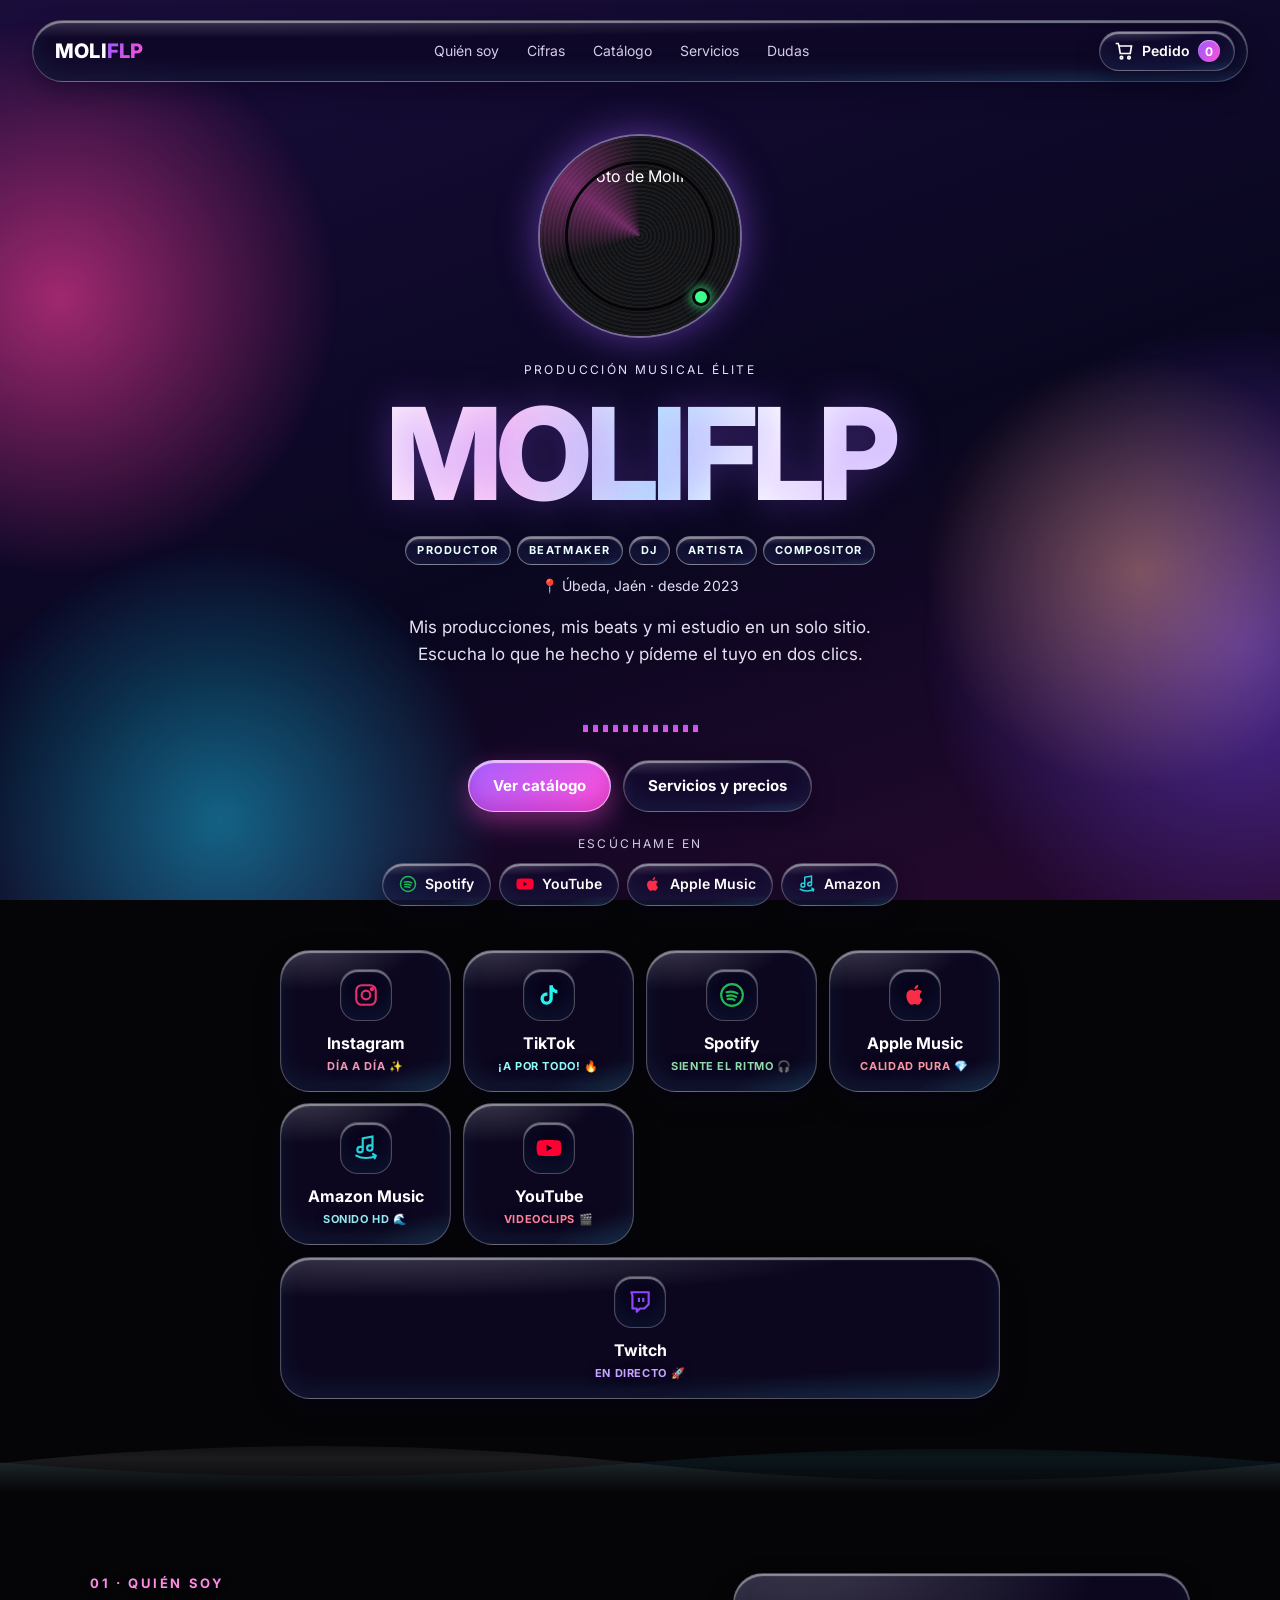
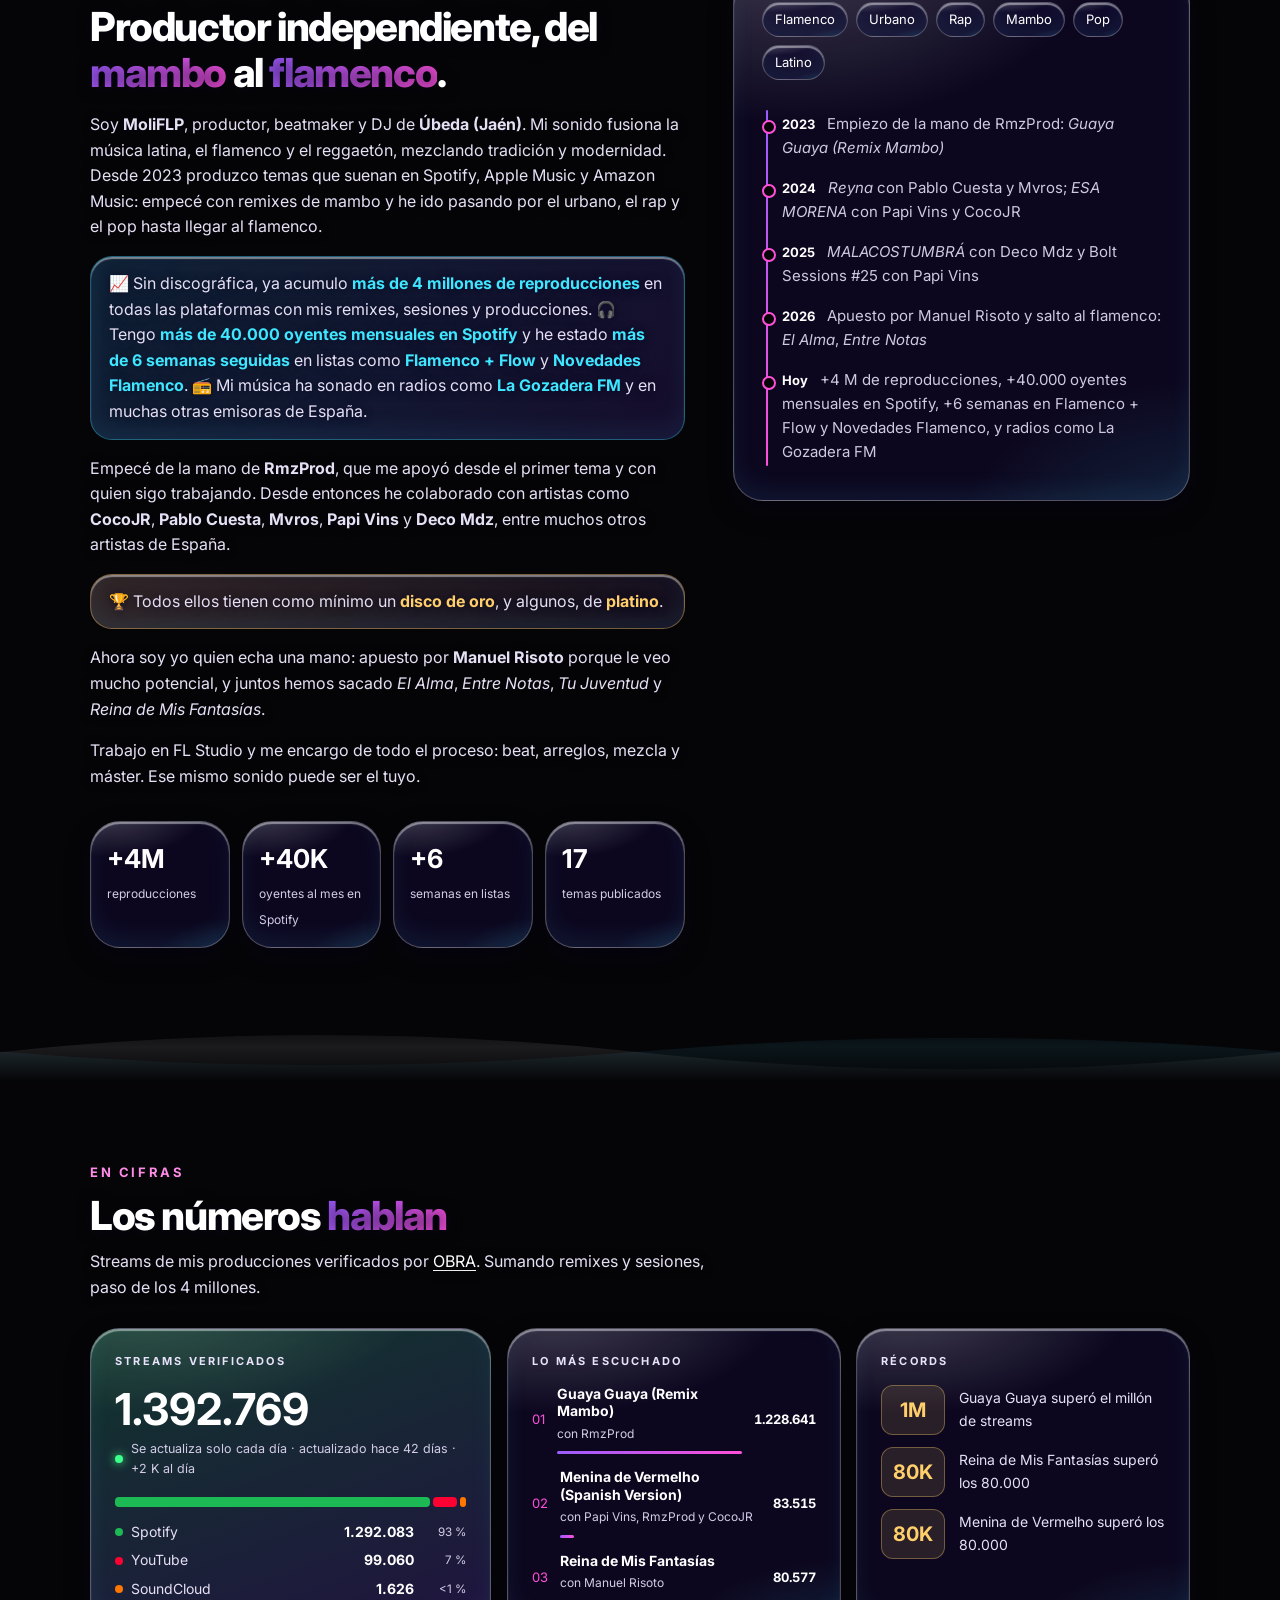
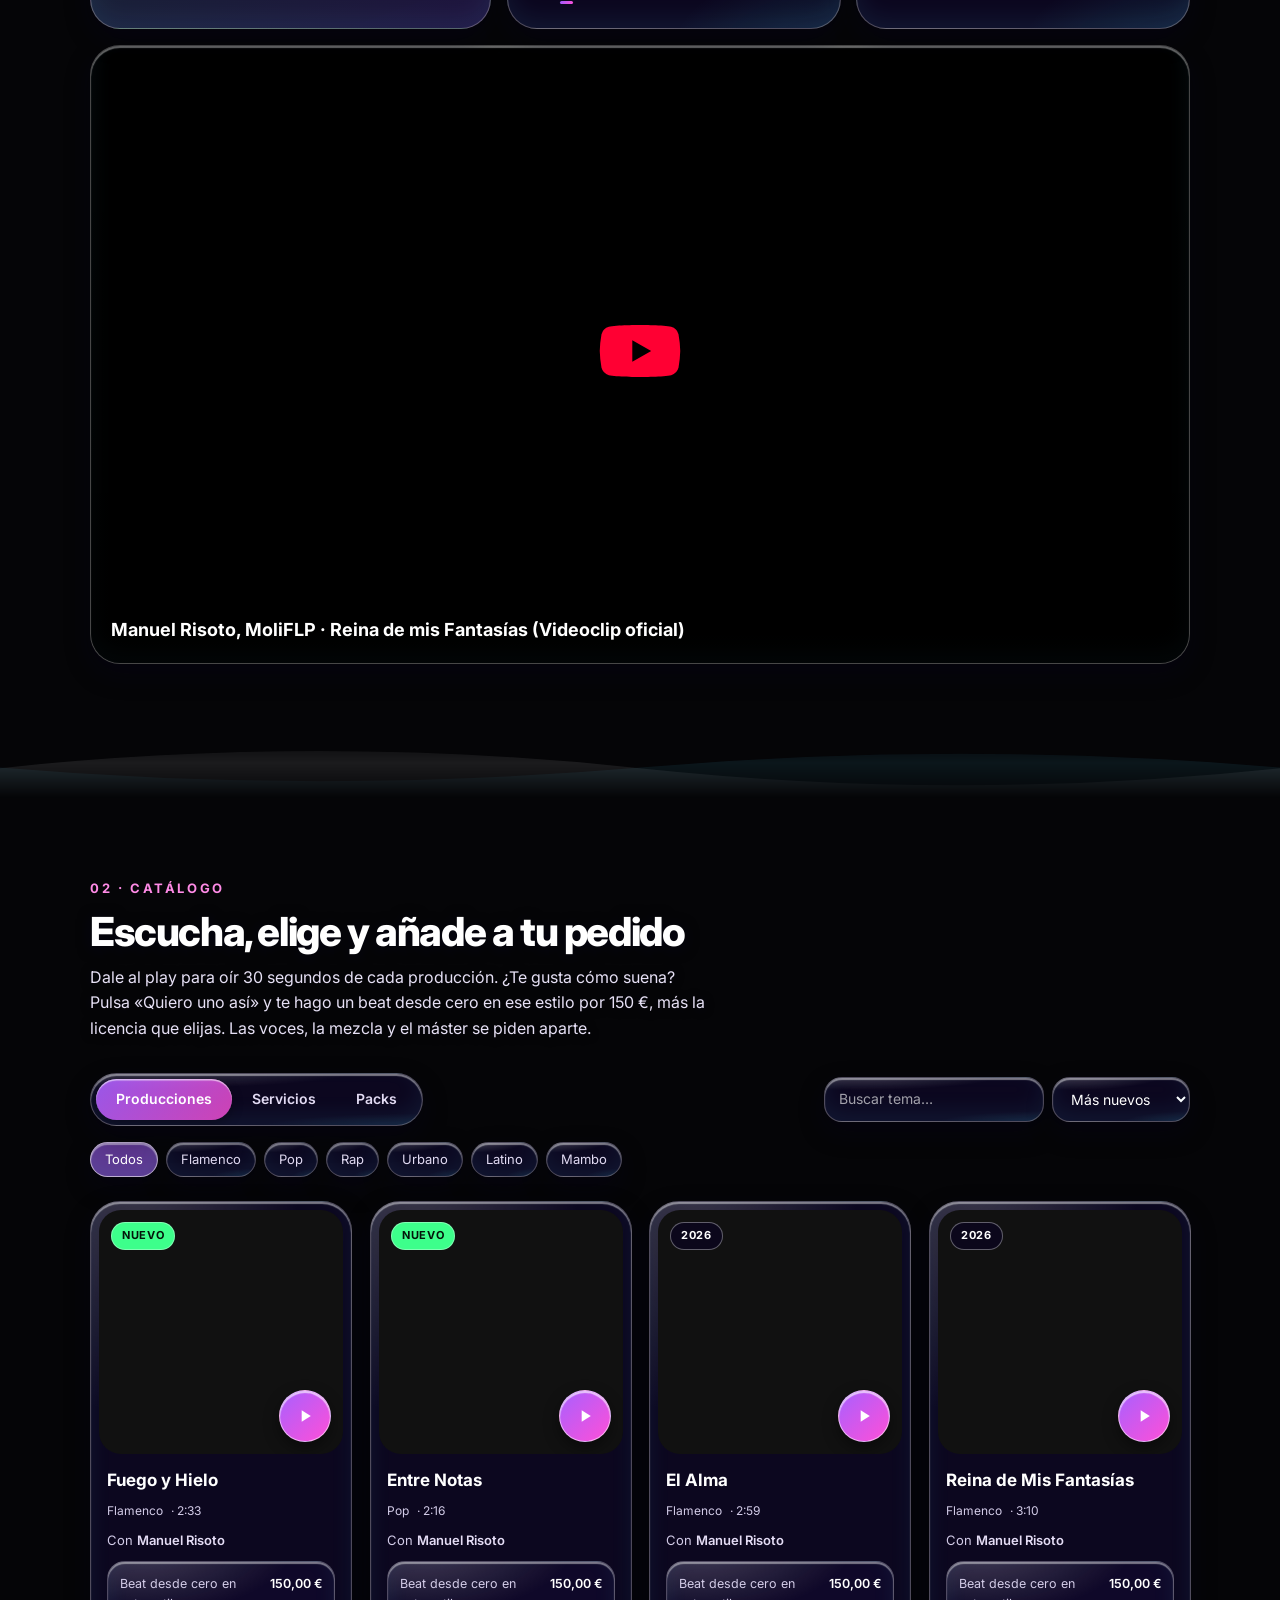
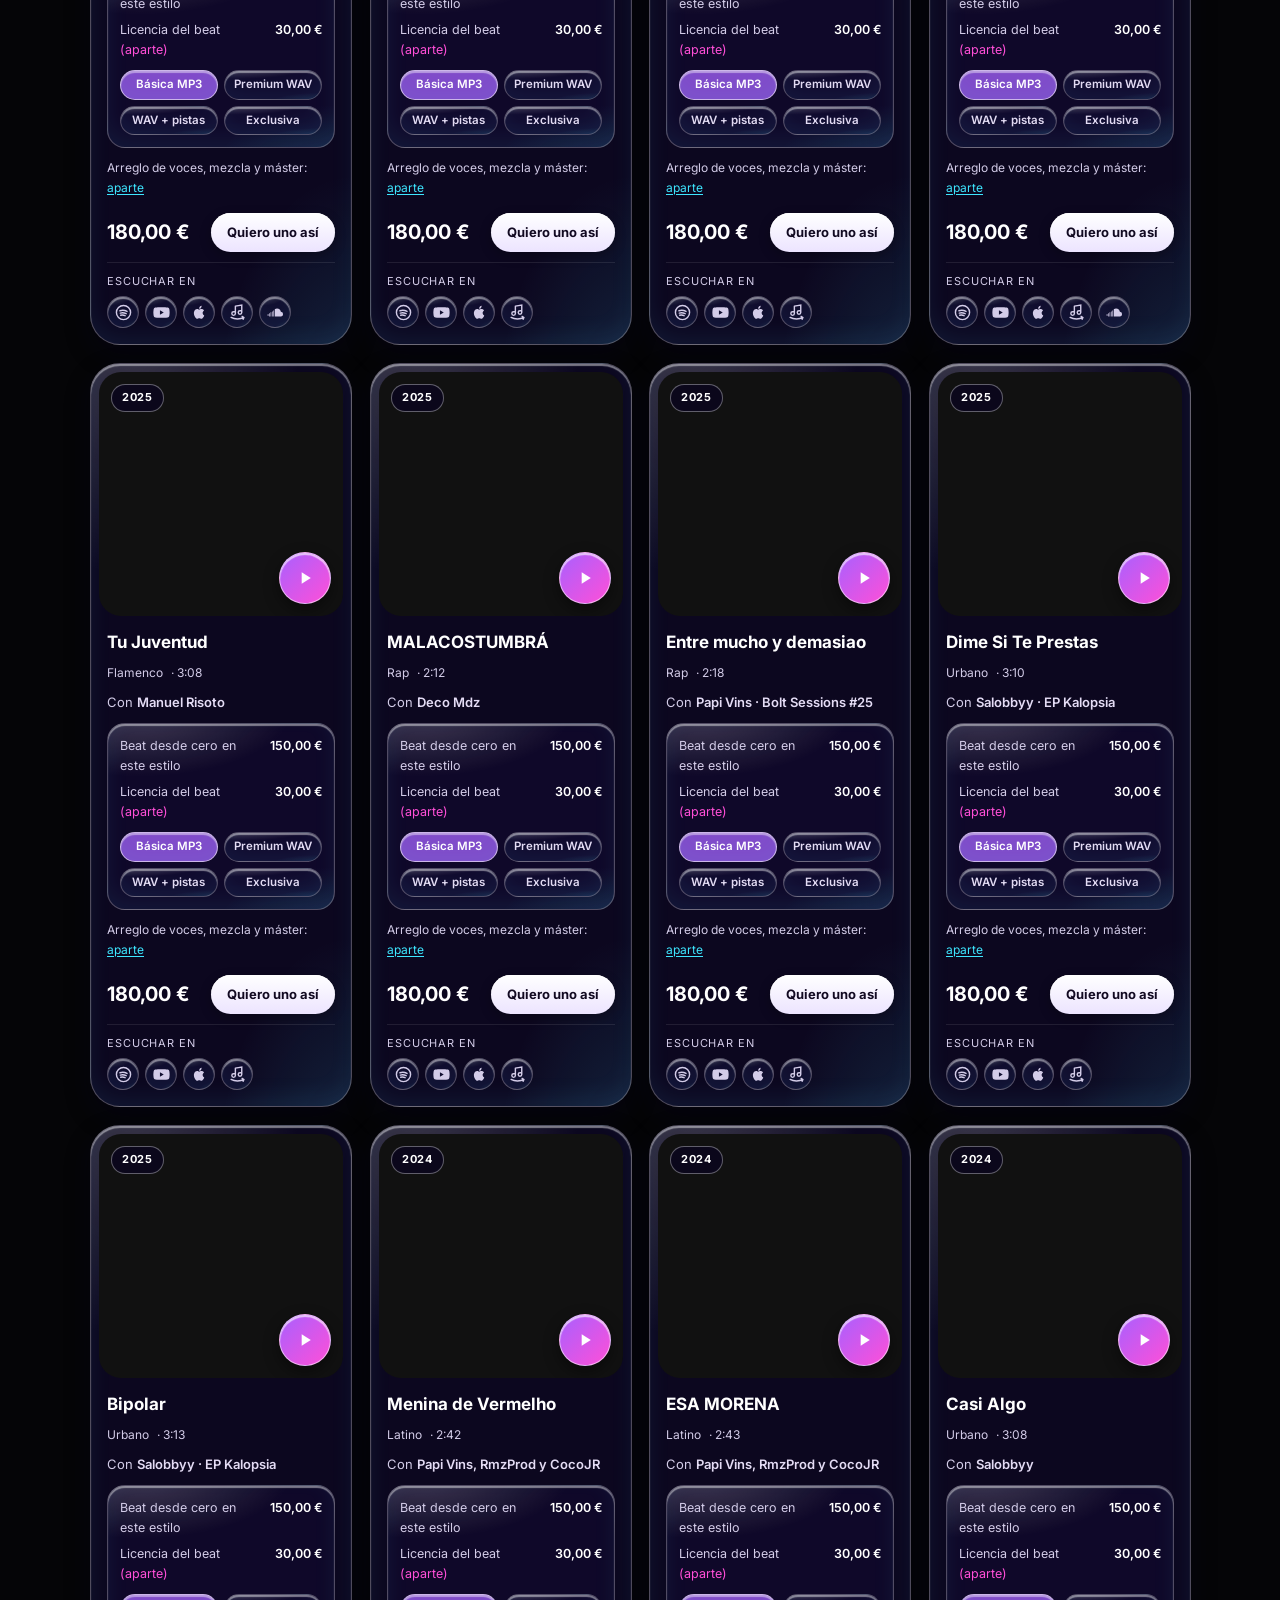
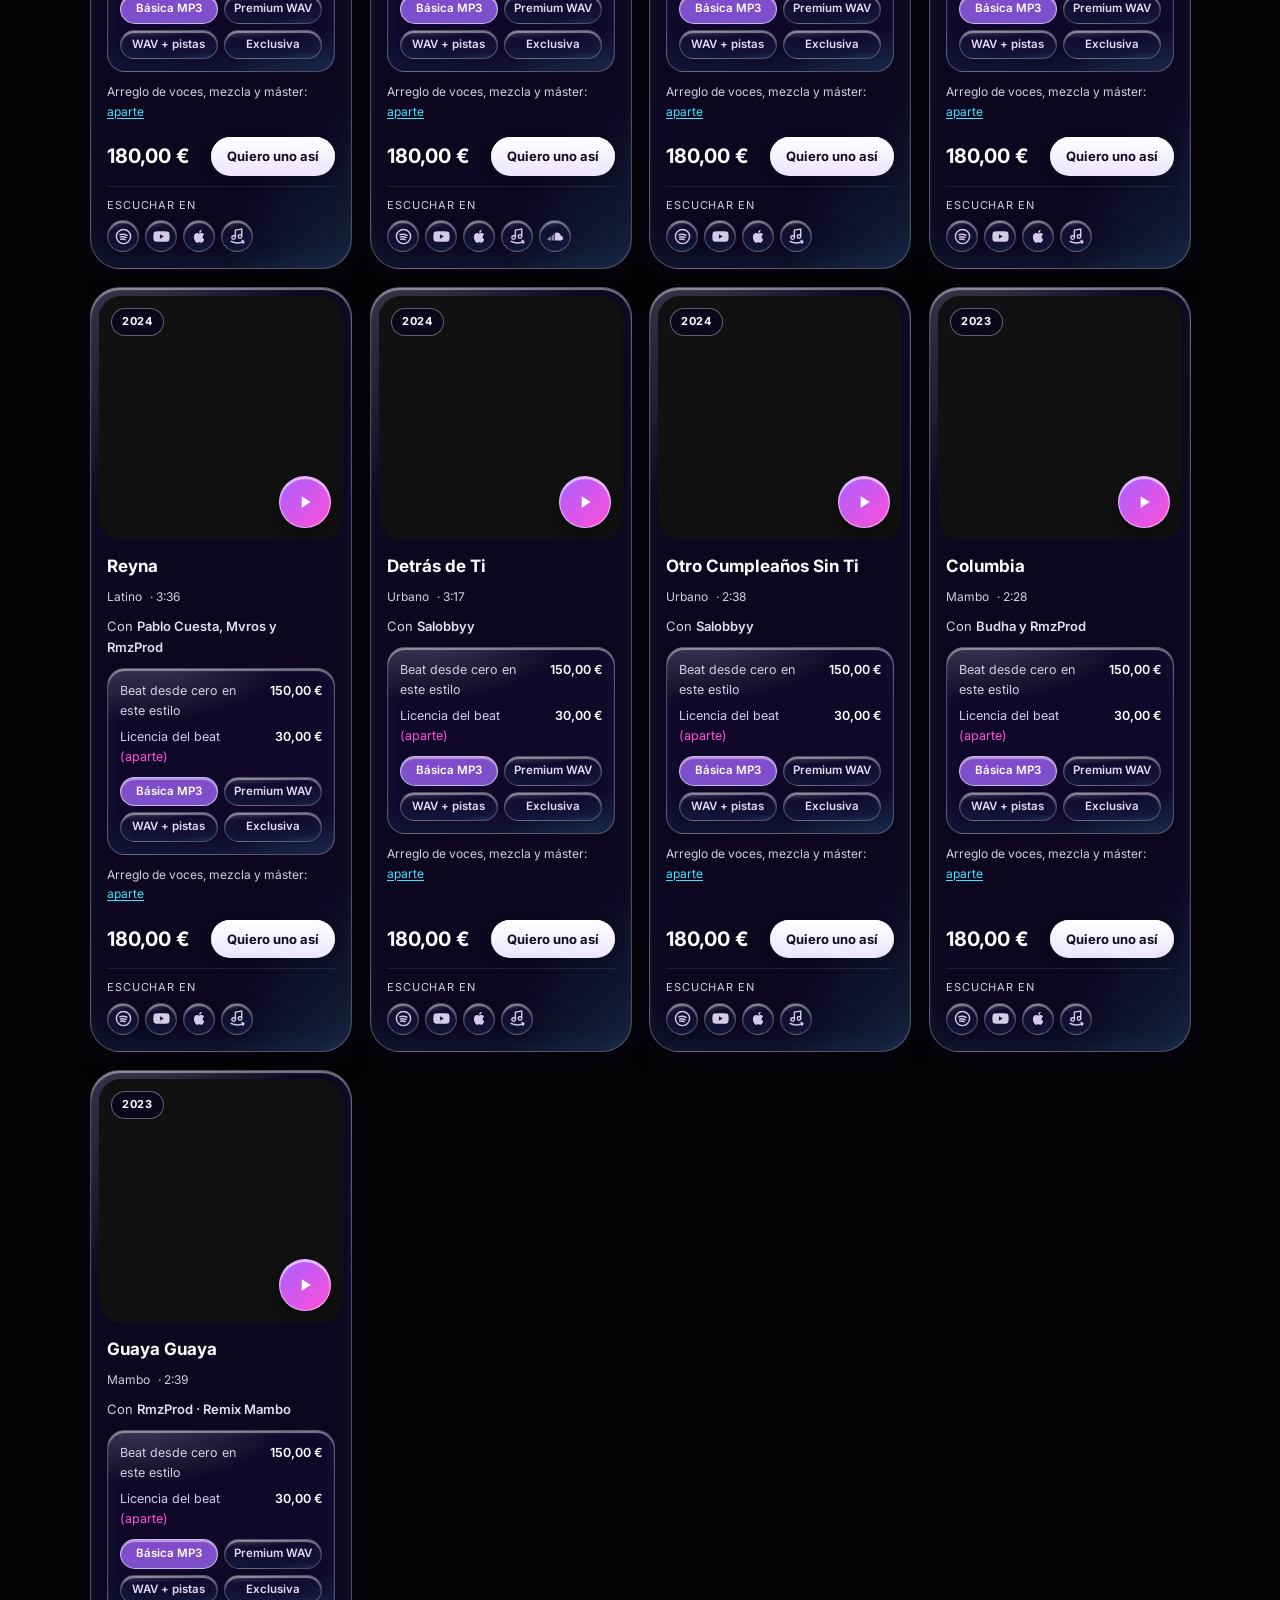
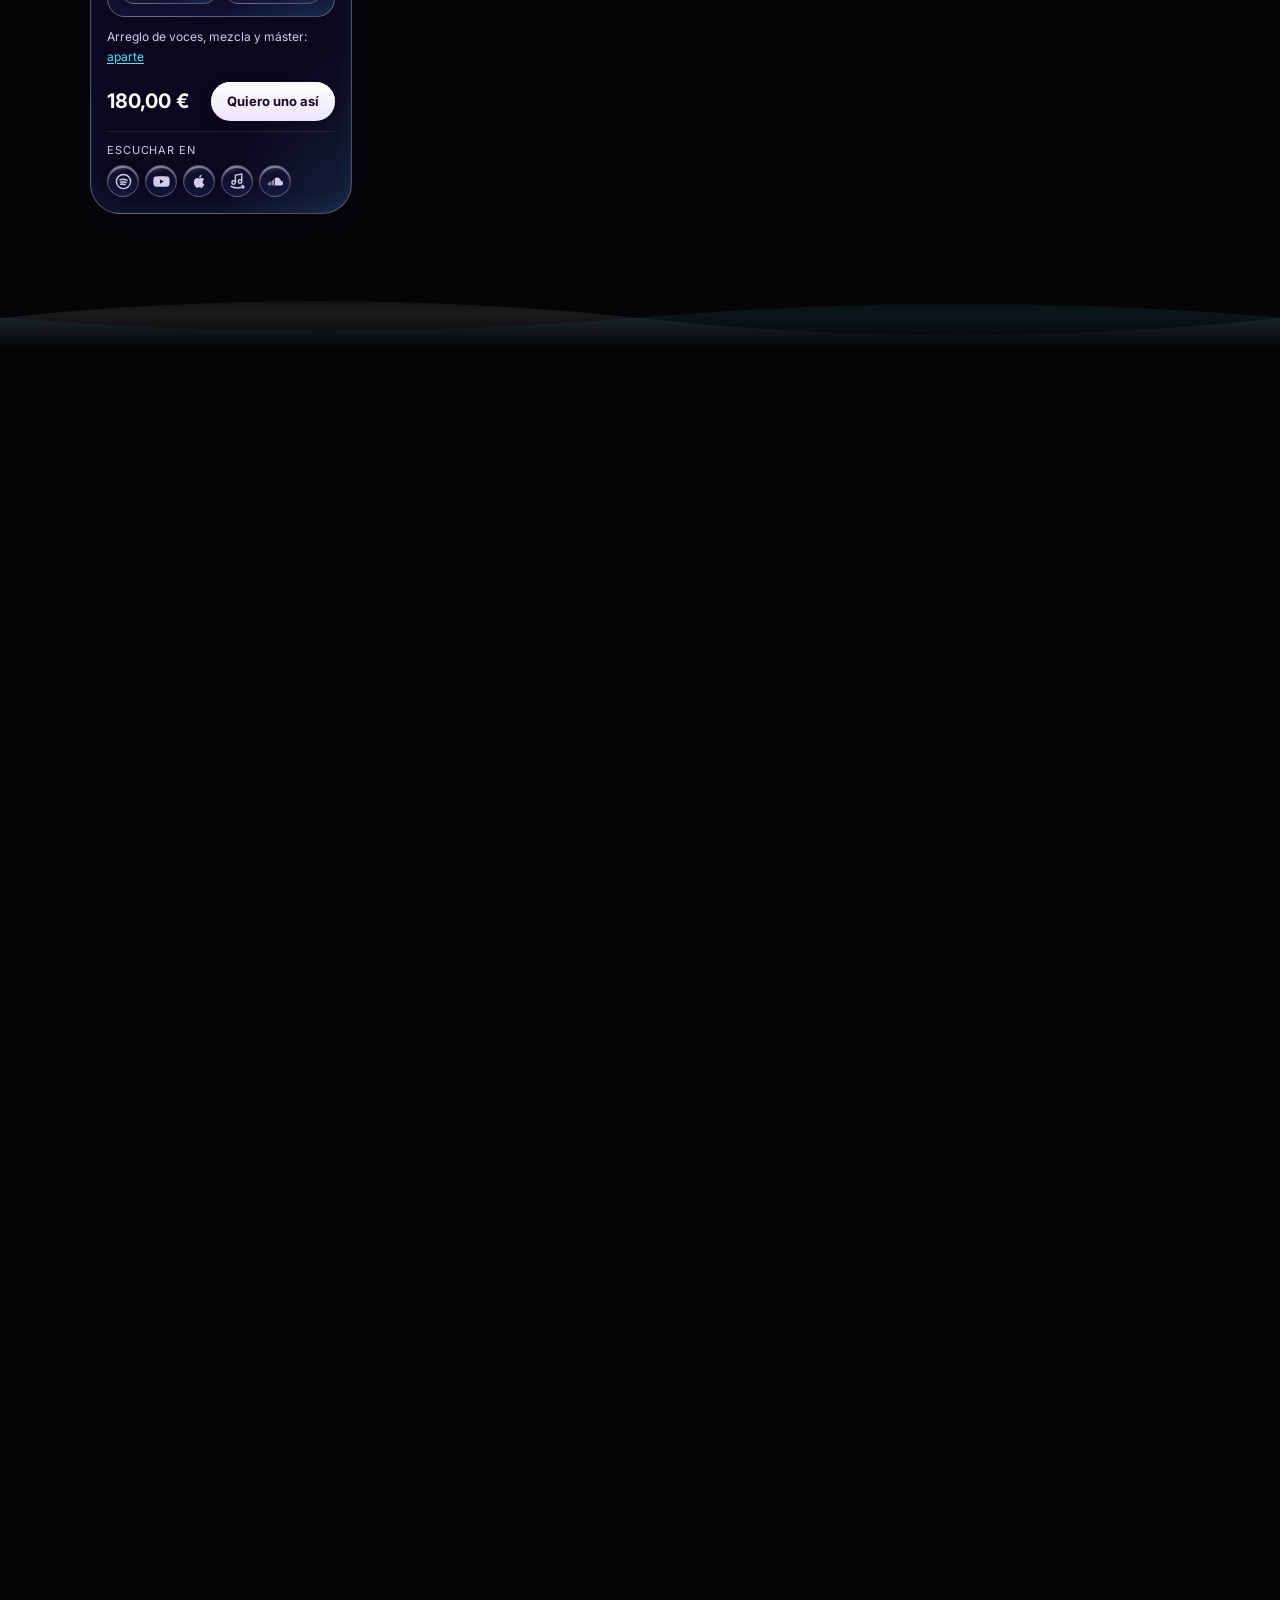
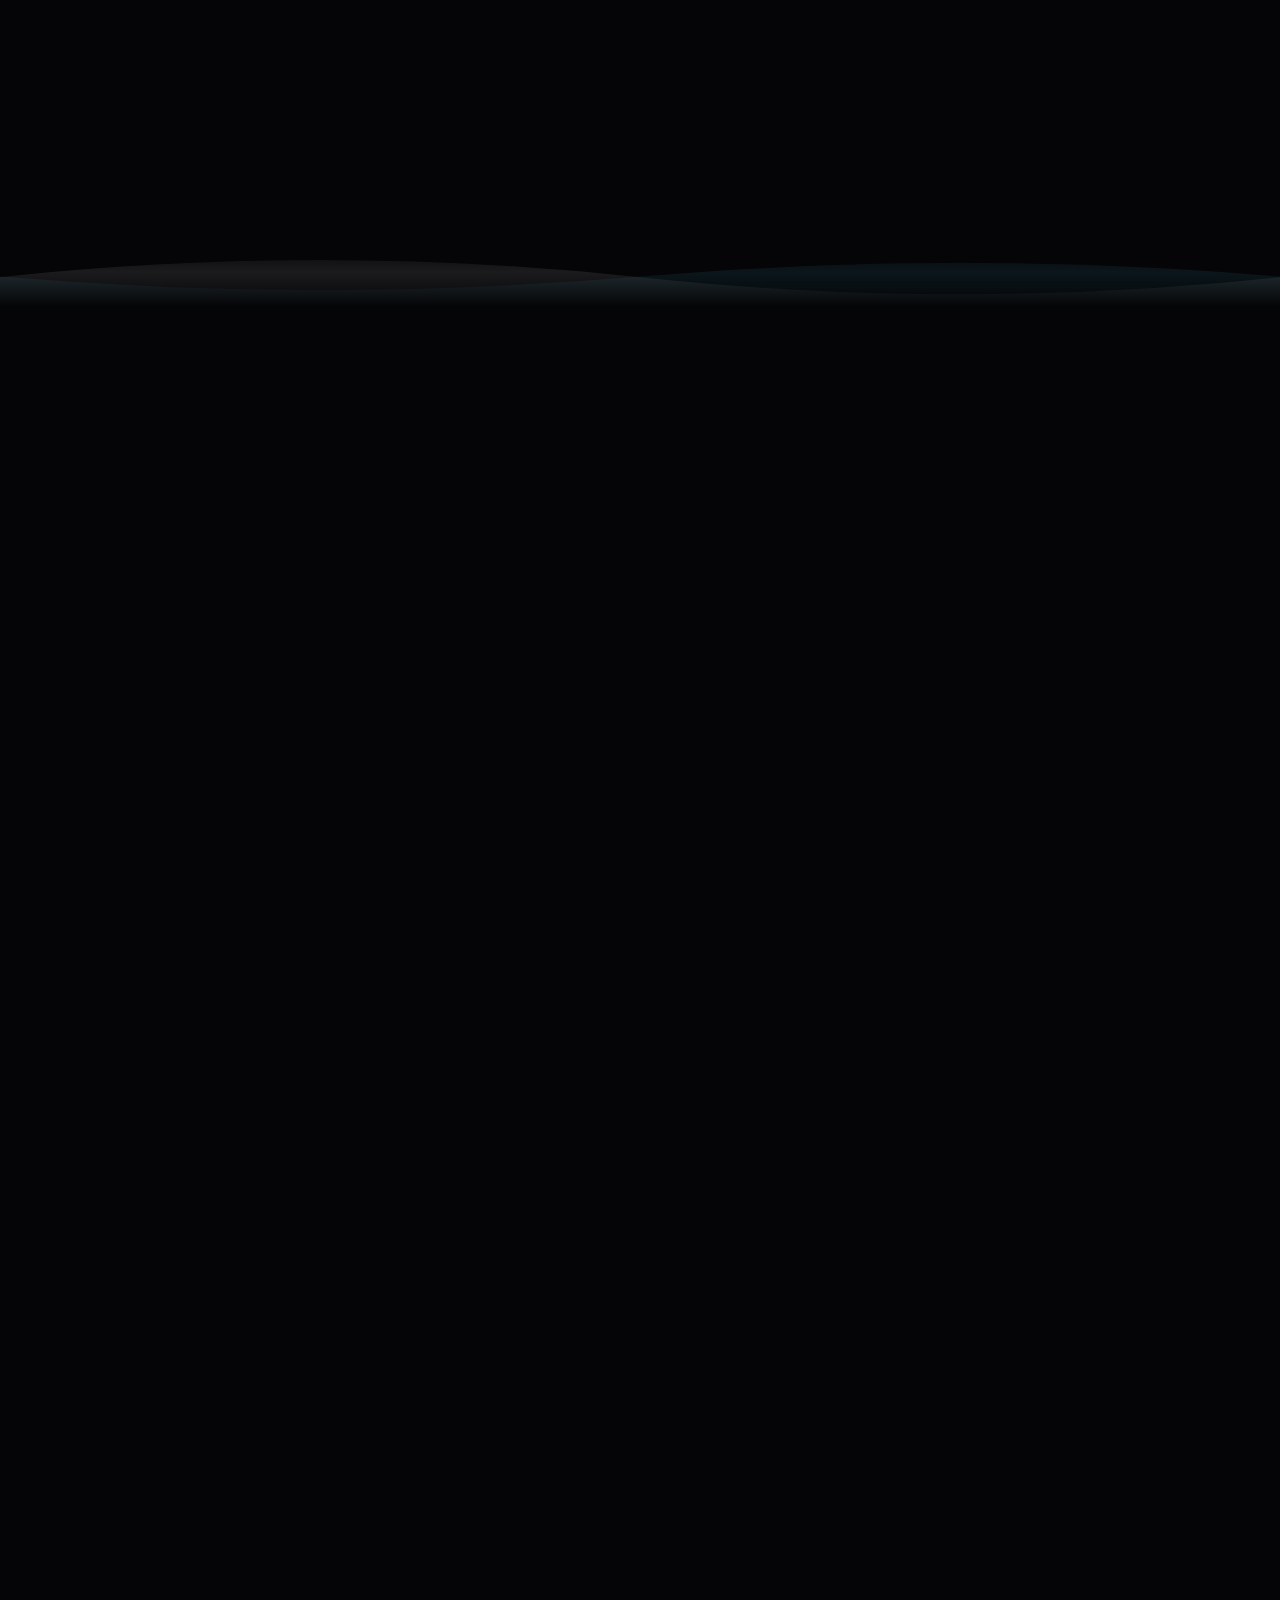
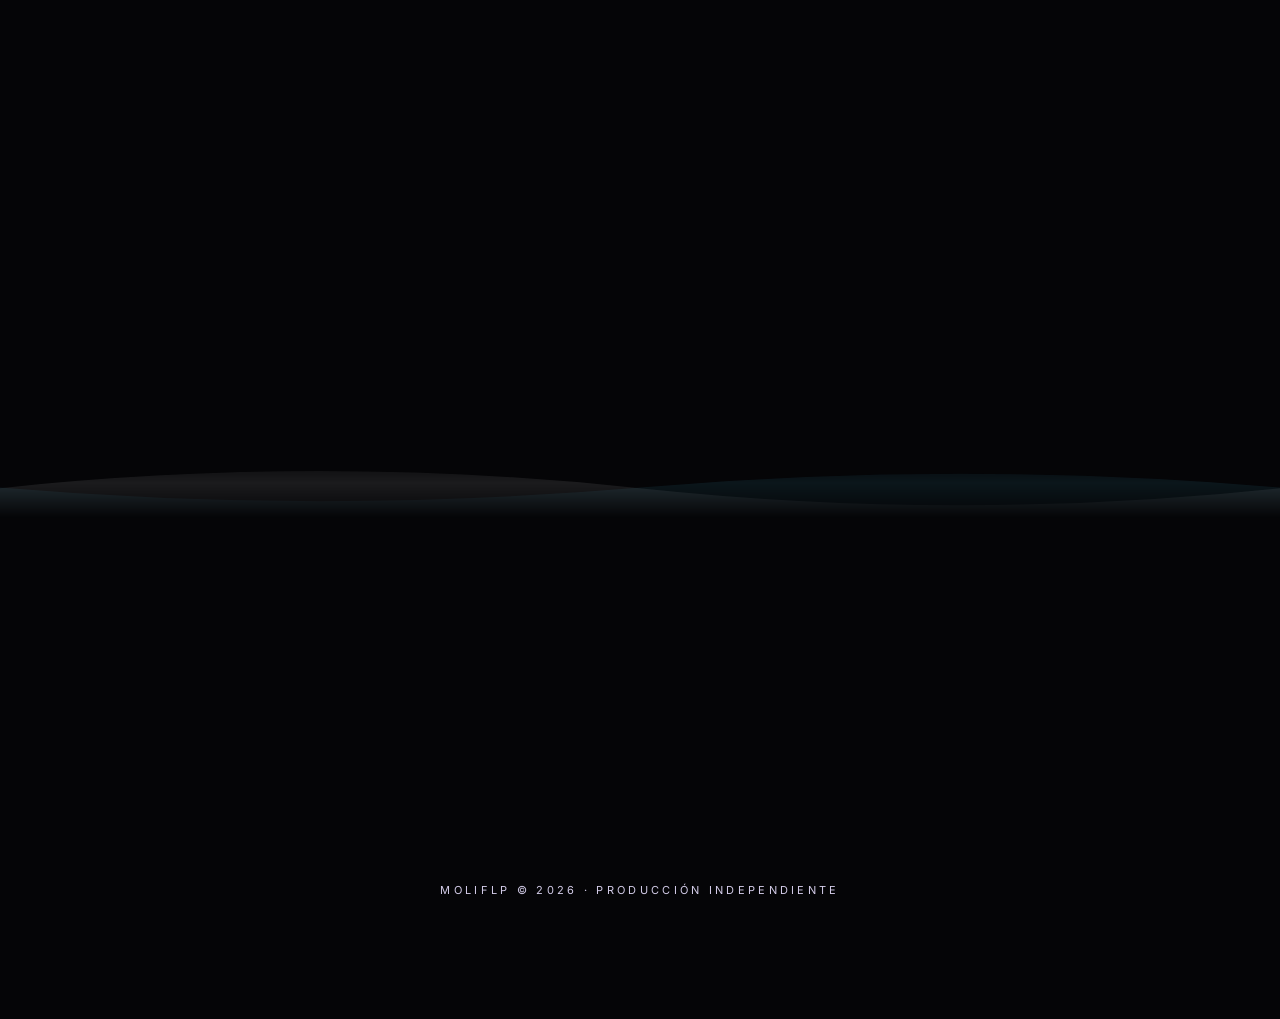
==== commit b1086d78: "Rendimiento (12 a 60 fps), pack EP a 199 € y arreglos de diseño Rendimiento (CPU x4, 390 px): reposo" ====
--- a/index.html
+++ b/index.html
@@ -12,7 +12,9 @@
   <link rel="icon" href="data:image/svg+xml,<svg xmlns='http://www.w3.org/2000/svg' viewBox='0 0 100 100'><text y='.9em' font-size='90'>🎧</text></svg>">
   <link rel="preconnect" href="https://fonts.googleapis.com">
   <link rel="preconnect" href="https://fonts.gstatic.com" crossorigin>
-  <link href="https://fonts.googleapis.com/css2?family=Unbounded:wght@500;700;900&family=Inter:wght@400;500;600;700&display=swap" rel="stylesheet">
+  <link rel="preconnect" href="https://is1-ssl.mzstatic.com" crossorigin>
+  <link rel="preload" as="style" href="https://fonts.googleapis.com/css2?family=Inter:wght@400;500;600;700&display=swap" onload="this.onload=null;this.rel='stylesheet'">
+  <noscript><link rel="stylesheet" href="https://fonts.googleapis.com/css2?family=Inter:wght@400;500;600;700&display=swap"></noscript>
   <link rel="stylesheet" href="styles.css">
   <link rel="stylesheet" href="glass.css">
 </head>
@@ -39,7 +41,7 @@
     <section class="hero">
       <div class="avatar-wrap">
         <div class="vinyl" aria-hidden="true"></div>
-        <img class="avatar" src="https://is1-ssl.mzstatic.com/image/thumb/AMCArtistImages211/v4/2b/0a/ba/2b0aba16-d1e7-290d-1220-6b1f1d23c87c/ami-identity-6f77f5facf01d2132efe00637cc0d89a-2025-10-13T11-26-26.230Z_cropped.png/486x486bb.png" alt="Foto de MoliFLP" width="180" height="180">
+        <img class="avatar" src="https://is1-ssl.mzstatic.com/image/thumb/AMCArtistImages211/v4/2b/0a/ba/2b0aba16-d1e7-290d-1220-6b1f1d23c87c/ami-identity-6f77f5facf01d2132efe00637cc0d89a-2025-10-13T11-26-26.230Z_cropped.png/486x486bb.png" alt="Foto de MoliFLP" width="180" height="180" fetchpriority="high" decoding="async">
         <span class="live-dot" title="Disponible para encargos"></span>
       </div>
       <p class="eyebrow">Producción musical élite</p>
--- a/styles.css
+++ b/styles.css
@@ -88,14 +88,12 @@
 }
 .lead { color: var(--mute); max-width: 520px; margin: 0 auto; font-size: 17px; }
 .eq { display: flex; justify-content: center; align-items: flex-end; gap: 5px; height: 36px; margin: 28px 0; }
-.eq i { width: 5px; height: 14px; border-radius: 3px; background: var(--grad); animation: eq 1.1s ease-in-out infinite; }
-.eq i:nth-child(3n) { height: 26px; }
-.eq i:nth-child(4n) { height: 34px; }
+.eq i { width: 5px; height: 36px; border-radius: 3px; background: var(--grad); transform-origin: 50% 100%; transform: scaleY(.2); animation: eq 1.1s ease-in-out infinite; will-change: transform; }
 .eq i:nth-child(odd) { animation-duration: .8s; }
 .eq i:nth-child(3n) { animation-duration: 1.4s; }
 .eq i:nth-child(4n) { animation-delay: -.4s; }
 .eq i:nth-child(5n) { animation-delay: -.7s; }
-@keyframes eq { 0%, 100% { height: 6px; } 50% { height: 36px; } }
+@keyframes eq { 0%, 100% { transform: scaleY(.17); } 50% { transform: scaleY(1); } }
 
 .cta-row { display: flex; gap: 12px; justify-content: center; flex-wrap: wrap; }
 .btn {
--- a/glass.css
+++ b/glass.css
@@ -1,117 +1,103 @@
 /* =========================================================
-   MoliFLP — capa «agua líquida» (Liquid Glass nítido)
+   MoliFLP — capa «agua líquida» OPTIMIZADA
    Se carga DESPUÉS de styles.css. Para volver al diseño anterior,
    borra <link rel="stylesheet" href="glass.css"> y los <script> water.js/glass.js.
-   Reglas: texto siempre nítido (sin desenfoque), superficies tintadas
-   oscuras, brillos de agua, formas que ondulan y gotas que se funden.
+
+   Reglas de rendimiento de este archivo:
+   · Solo se animan `transform` y `opacity` (van por la GPU, sin repintar).
+   · Nada de backdrop-filter, filter ni blend-modes animados.
+   · Las animaciones infinitas se pausan fuera de pantalla y al hacer scroll.
+   · Secciones lejanas con content-visibility para no pintarlas hasta que toca.
    ========================================================= */
 :root {
   --display: -apple-system, BlinkMacSystemFont, "SF Pro Display", "Inter Display", Inter, system-ui, sans-serif;
   --mute: #d3cce8;
   --txt: #ffffff;
-  --water: rgba(16, 9, 44, .52);
-  --water-line: rgba(255, 255, 255, .30);
-  --water-hi: inset 0 2px 1px rgba(255, 255, 255, .5), inset 0 -10px 24px rgba(80, 210, 255, .10), inset 0 0 0 1px rgba(255, 255, 255, .05);
-  --water-drop: 0 18px 46px rgba(4, 0, 24, .45);
+  --water: rgba(18, 10, 48, .62);
+  --water-line: rgba(255, 255, 255, .28);
+  --water-hi: inset 0 2px 1px rgba(255, 255, 255, .45), inset 0 -10px 22px rgba(80, 210, 255, .08);
+  --water-drop: 0 10px 24px rgba(4, 0, 24, .4);
   --spring: cubic-bezier(.34, 1.56, .64, 1);
   --r: 30px;
 }
+body { font-family: -apple-system, BlinkMacSystemFont, "SF Pro Text", Inter, system-ui, sans-serif; text-rendering: optimizeLegibility; }
 
 /* ---------- Tipografía y legibilidad ---------- */
 .logo, .title, h2, .h3, .stats b, .price, .big, .top .n, .records b, .dr-head h3, .dr-total b, .timeline b { font-family: var(--display); }
 .logo { letter-spacing: .01em; font-weight: 800; font-size: 20px; }
 .title { font-weight: 800; letter-spacing: -.045em; font-size: clamp(56px, 15vw, 128px); }
-h2 { font-weight: 800; letter-spacing: -.035em; text-shadow: 0 2px 18px rgba(5, 0, 30, .55); }
+h2 { font-weight: 800; letter-spacing: -.035em; text-shadow: 0 2px 14px rgba(5, 0, 30, .55); }
 .h3 { font-weight: 700; letter-spacing: -.02em; }
 .eyebrow, .kicker, .lbl { letter-spacing: .2em; color: #e9e2fb; }
 .kicker { color: #ff8be6; }
-.lead, .sub, .about-text p:not(.kicker), .svc-card p, .pack p, .cond p, .lic-card p, .faq details p, .records span, .legend span, .inc, .origin {
-  color: #e6e0f5;
-}
-.sub, .lead, .about-text p { text-shadow: 0 1px 12px rgba(5, 0, 30, .6); }
-body { text-rendering: optimizeLegibility; }
-
-/* ---------- Fondo: gotas de líquido que se funden ---------- */
+.lead, .sub, .about-text p:not(.kicker), .svc-card p, .pack p, .cond p, .lic-card p, .faq details p, .records span, .legend span, .inc, .origin { color: #e6e0f5; }
+.sub, .lead, .about-text p { text-shadow: 0 1px 10px rgba(5, 0, 30, .6); }
+
+/* ---------- Fondo líquido: gotas con degradado, solo transform (GPU) ---------- */
 body { background: linear-gradient(160deg, #1a0d3b, #090720 55%, #28092f) fixed, var(--bg); }
-.orb, .bg::after { display: none; }
-.goo { position: absolute; inset: 0; width: 100%; height: 100%; }
-.goo g.liquid { filter: url(#goo); opacity: .52; }
-.goo circle { transform-box: fill-box; transform-origin: center; will-change: transform; }
-.g1 { animation: drop1 13s ease-in-out infinite alternate; }
-.g2 { animation: drop2 16s ease-in-out infinite alternate; }
-.g3 { animation: drop3 14s ease-in-out infinite alternate; }
-.g4 { animation: drop4 18s ease-in-out infinite alternate; }
-.g5 { animation: drop5 12s ease-in-out infinite alternate; }
-.g6 { animation: drop6 15s ease-in-out infinite alternate; }
-@keyframes drop1 { 0% { transform: translate(0, 0) scale(1); } 100% { transform: translate(200px, 260px) scale(1.25); } }
-@keyframes drop2 { 0% { transform: translate(0, 0) scale(1.1); } 100% { transform: translate(-220px, 180px) scale(.8); } }
-@keyframes drop3 { 0% { transform: translate(0, 0) scale(1); } 100% { transform: translate(160px, -300px) scale(1.3); } }
-@keyframes drop4 { 0% { transform: translate(0, 0) scale(.9); } 100% { transform: translate(-180px, -240px) scale(1.2); } }
-@keyframes drop5 { 0% { transform: translate(0, 0) scale(1); } 100% { transform: translate(120px, 340px) scale(.85); } }
-@keyframes drop6 { 0% { transform: translate(0, 0) scale(1.2); } 100% { transform: translate(-140px, -160px) scale(.9); } }
-
-/* ---------- Superficies de agua (tinte oscuro: el texto se lee) ---------- */
+.bg { contain: strict; }
+.orb { display: block; filter: none; mix-blend-mode: normal; opacity: .6; border-radius: 50%; will-change: transform; animation: blob 16s ease-in-out infinite alternate; }
+.o1 { width: 560px; height: 560px; top: 2%; left: -220px; background: radial-gradient(circle closest-side, #ff3d9a, rgba(255, 61, 154, 0)); }
+.o2 { width: 640px; height: 640px; top: 36%; right: -280px; opacity: .55; background: radial-gradient(circle closest-side, #7a4dff, rgba(122, 77, 255, 0)); animation-duration: 20s; animation-delay: -6s; }
+.o3 { width: 560px; height: 560px; bottom: -200px; left: -60px; opacity: .45; background: radial-gradient(circle closest-side, #19d3ff, rgba(25, 211, 255, 0)); animation-duration: 18s; animation-delay: -10s; }
+.bg::after { content: ""; position: absolute; right: -80px; bottom: 12%; width: 440px; height: 440px; border-radius: 50%; background: radial-gradient(circle closest-side, #ffb347, rgba(255, 179, 71, 0)); opacity: .35; will-change: transform; animation: blob 14s ease-in-out infinite alternate -4s; }
+@keyframes blob { 0% { transform: translate3d(0, 0, 0) scale(1); } 100% { transform: translate3d(90px, 140px, 0) scale(1.18); } }
+
+/* ---------- Superficies de agua: tinte oscuro (el texto se lee), sin filtros pesados ---------- */
 .nav, .cart-btn, .btn.ghost, .pill, .tabs, .chips button, .filters input, .filters select, .faq-tools input,
 .card, .social, .panel, .lic-card, .cond, .stats div, .about-card, .faq details, .faq-ask, .player, .breakdown,
 .roles li, .tags span, .dr-name input, .listen a, .lic button {
   background-image:
-    radial-gradient(130% 70% at 14% -8%, rgba(255, 255, 255, .26), transparent 52%),
-    radial-gradient(90% 60% at 100% 112%, rgba(70, 215, 255, .20), transparent 58%),
-    radial-gradient(240px circle at var(--mx, 60%) var(--my, -30%), rgba(255, 255, 255, .20), transparent 62%);
+    radial-gradient(130% 70% at 14% -8%, rgba(255, 255, 255, .22), transparent 52%),
+    radial-gradient(90% 60% at 100% 112%, rgba(70, 215, 255, .16), transparent 58%);
   background-color: var(--water);
-  -webkit-backdrop-filter: saturate(170%) blur(2px);
-  backdrop-filter: saturate(170%) blur(2px);
   border: 1px solid var(--water-line);
   box-shadow: var(--water-hi), var(--water-drop);
 }
 .card, .social, .panel, .lic-card, .cond, .stats div, .about-card, .faq details, .faq-ask { border-radius: var(--r); }
 .breakdown, .listen a, .lic button, .filters input, .filters select, .faq-tools input, .dr-name input { border-radius: 18px; }
-.listen a, .lic button, .breakdown { box-shadow: var(--water-hi); }
+.listen a, .lic button, .breakdown, .roles li, .tags span { box-shadow: var(--water-hi); }
 .faq-ask { border-style: solid; }
 
-/* Ondulación orgánica de las formas (como una gota de agua) */
-.social, .panel, .lic-card, .cond, .about-card, .stats div, .card, .faq details { animation: wobble 9s ease-in-out infinite; }
-.social:nth-child(2n), .panel:nth-child(2n), .card:nth-child(2n), .lic-card:nth-child(2n) { animation-delay: -3s; animation-duration: 11s; }
-.social:nth-child(3n), .panel:nth-child(3n), .card:nth-child(3n) { animation-delay: -6s; animation-duration: 10s; }
-@keyframes wobble {
-  0%, 100% { border-radius: 30px 34px 30px 36px / 34px 30px 36px 30px; }
-  33% { border-radius: 36px 30px 36px 30px / 30px 36px 30px 34px; }
-  66% { border-radius: 32px 36px 28px 34px / 36px 30px 34px 30px; }
-}
-
-/* Brillo de agua que recorre la superficie, muy suave para no tapar el texto */
-.nav, .tabs, .btn, .card, .social, .panel, .lic-card, .cond, .stats div, .about-card, .cart-btn, .pill { position: relative; overflow: hidden; }
+/* Forma de gota: cambia al pulsar con una transición corta (no hay animación infinita) */
+.social, .panel, .card, .lic-card, .cond { transition: transform .45s var(--spring), border-radius .4s var(--spring), border-color .3s; }
+.social:active, .card:active, .lic-card:active, .cond:active { border-radius: 40px 24px 40px 26px / 26px 40px 24px 40px; }
+
+/* Contención: el navegador no repinta lo de fuera al cambiar una tarjeta */
+.card, .social, .panel, .lic-card, .cond, .faq details { contain: layout paint style; }
+.nav { contain: none; }
+
+/* Brillo de agua (solo en elementos clave, con transform: va por GPU) */
+.nav, .btn.primary, .tabs { position: relative; overflow: hidden; }
 .nav { overflow: visible; }
-.nav::after, .tabs::after, .btn::after, .card::after, .social::after, .panel::after, .lic-card::after, .cond::after, .stats div::after, .about-card::after, .cart-btn::after, .pill::after {
-  content: ""; position: absolute; inset: 0; border-radius: inherit; pointer-events: none;
-  background: linear-gradient(112deg, transparent 38%, rgba(255, 255, 255, .16) 50%, transparent 62%);
-  background-size: 300% 100%; background-position: 130% 0;
-  animation: sheen 8s ease-in-out infinite; animation-delay: calc(var(--i, 0) * .7s);
-}
-.social:nth-child(2)::after, .card:nth-child(2n)::after, .panel:nth-child(2)::after { --i: 2; }
-.social:nth-child(3)::after, .card:nth-child(3n)::after, .panel:nth-child(3)::after { --i: 4; }
-.social:nth-child(4)::after, .card:nth-child(4n)::after { --i: 6; }
-@keyframes sheen { 0% { background-position: 130% 0; } 40%, 100% { background-position: -70% 0; } }
-
-/* ---------- Gotas de ondulación al tocar ---------- */
-.ripple { position: absolute; left: 0; top: 0; width: 20px; height: 20px; margin: -10px 0 0 -10px; border-radius: 50%; pointer-events: none; z-index: 5;
+.btn.primary::after, .tabs::after {
+  content: ""; position: absolute; top: 0; bottom: 0; left: 0; width: 45%; pointer-events: none;
+  background: linear-gradient(105deg, transparent, rgba(255, 255, 255, .28), transparent);
+  transform: translate3d(-130%, 0, 0) skewX(-15deg); will-change: transform; animation: sheen 6s ease-in-out infinite;
+}
+@keyframes sheen { 0% { transform: translate3d(-130%, 0, 0) skewX(-15deg); } 35%, 100% { transform: translate3d(330%, 0, 0) skewX(-15deg); } }
+
+/* ---------- Ondulación al tocar (transform + opacity) ---------- */
+.ripple { position: absolute; left: 0; top: 0; width: 20px; height: 20px; margin: -10px 0 0 -10px; border-radius: 50%; pointer-events: none; z-index: 5; will-change: transform, opacity;
   background: radial-gradient(circle, rgba(255, 255, 255, .55), rgba(120, 220, 255, .25) 55%, transparent 70%);
-  animation: ripple .9s cubic-bezier(.2, .7, .3, 1) forwards; }
-.ripple.ring { background: none; border: 2px solid rgba(255, 255, 255, .6); animation-duration: 1.2s; animation-delay: .08s; }
-@keyframes ripple { from { transform: scale(0); opacity: 1; } to { transform: scale(14); opacity: 0; } }
-
-/* ---------- Ondas de agua entre secciones ---------- */
-.wave { position: relative; height: 54px; margin-top: -10px; overflow: hidden; pointer-events: none; }
-.wave svg { position: absolute; left: 0; bottom: 0; width: 200%; height: 100%; animation: waveMove 11s linear infinite; }
-.wave svg + svg { animation-duration: 17s; animation-direction: reverse; opacity: .7; height: 80%; }
+  animation: ripple .8s cubic-bezier(.2, .7, .3, 1) forwards; }
+.ripple.ring { background: none; border: 2px solid rgba(255, 255, 255, .6); animation-duration: 1.1s; animation-delay: .06s; }
+@keyframes ripple { from { transform: scale(0); opacity: 1; } to { transform: scale(12); opacity: 0; } }
+
+/* ---------- Ondas de agua entre secciones (se pausan fuera de pantalla) ---------- */
+.wave { position: relative; height: 64px; margin-top: -10px; overflow: hidden; pointer-events: none; contain: strict;
+  -webkit-mask-image: linear-gradient(to bottom, transparent 0, #000 45%, transparent 100%); mask-image: linear-gradient(to bottom, transparent 0, #000 45%, transparent 100%); }
+.wave svg { position: absolute; left: 0; bottom: 0; width: 200%; height: 100%; will-change: transform; animation: waveMove 12s linear infinite; animation-play-state: paused; }
+.wave svg + svg { animation-duration: 18s; animation-direction: reverse; opacity: .7; height: 80%; }
+.wave.on svg { animation-play-state: running; }
 .wave path { fill: rgba(255, 255, 255, .09); }
 .wave svg + svg path { fill: rgba(90, 215, 255, .12); }
-@keyframes waveMove { to { transform: translateX(-50%); } }
-
-/* ---------- Barra superior: cápsula flotante ---------- */
+@keyframes waveMove { to { transform: translate3d(-50%, 0, 0); } }
+
+/* ---------- Barra superior: cápsula flotante opaca ---------- */
 html { scroll-padding-top: 96px; }
-.nav { top: 10px; margin: 10px clamp(10px, 3vw, 32px) 0; padding: 10px 12px 10px 22px; border-radius: 999px; background-color: rgba(14, 8, 38, .66); animation: none; }
-.cart-btn { padding: 8px 14px; animation: none; }
+.nav { top: 10px; margin: 10px clamp(10px, 3vw, 32px) 0; padding: 10px 12px 10px 22px; border-radius: 999px; background-color: rgba(14, 8, 38, .86); }
+.cart-btn { padding: 8px 14px; }
 .cart-btn.bump { animation: bump .5s var(--spring); }
 .cart-btn b { box-shadow: inset 0 1px 1px rgba(255, 255, 255, .5); }
 
@@ -119,94 +105,88 @@
 .btn { transition: transform .45s var(--spring), box-shadow .3s; }
 .btn:active, .cart-btn:active, .tabs button:active, .chips button:active, .pill:active, .add:active { transform: scale(.94); }
 .btn.primary {
-  background-image: linear-gradient(135deg, #a860ff, #ff4fd8), radial-gradient(120% 80% at 20% 0%, rgba(255, 255, 255, .5), transparent 55%);
-  background-blend-mode: normal, soft-light;
-  border: 1px solid rgba(255, 255, 255, .55);
-  box-shadow: inset 0 2px 1px rgba(255, 255, 255, .65), inset 0 -8px 16px rgba(120, 0, 130, .25), 0 14px 40px rgba(255, 79, 216, .42);
-  -webkit-backdrop-filter: none; backdrop-filter: none; color: #fff;
+  background-image: linear-gradient(135deg, #a860ff, #ff4fd8), radial-gradient(120% 80% at 20% 0%, rgba(255, 255, 255, .45), transparent 55%);
+  border: 1px solid rgba(255, 255, 255, .55); color: #fff;
+  box-shadow: inset 0 2px 1px rgba(255, 255, 255, .65), inset 0 -8px 16px rgba(120, 0, 130, .25), 0 10px 26px rgba(255, 79, 216, .4);
 }
 .btn.primary:hover { transform: translateY(-3px) scale(1.03); }
-.btn.ghost:hover { background-color: rgba(60, 40, 120, .6); }
-.add { background: linear-gradient(180deg, #fff, #ece4ff); color: #120a22; box-shadow: inset 0 1px 1px #fff, 0 6px 18px rgba(0, 0, 0, .28); transition: transform .4s var(--spring); }
-.play, .pl-btn {
-  background: linear-gradient(135deg, #a860ff, #ff4fd8);
-  border: 1px solid rgba(255, 255, 255, .55);
-  box-shadow: inset 0 2px 1px rgba(255, 255, 255, .65), 0 10px 26px rgba(0, 0, 0, .45);
-}
-.play { animation: bob 3.2s ease-in-out infinite; }
-@keyframes bob { 50% { transform: translateY(-4px) scale(1.04); } }
+.btn.ghost:hover { background-color: rgba(60, 40, 120, .75); }
+.add { background: linear-gradient(180deg, #fff, #ece4ff); color: #120a22; box-shadow: inset 0 1px 1px #fff, 0 4px 12px rgba(0, 0, 0, .28); transition: transform .4s var(--spring); }
+.play, .pl-btn { background: linear-gradient(135deg, #a860ff, #ff4fd8); border: 1px solid rgba(255, 255, 255, .55); box-shadow: inset 0 2px 1px rgba(255, 255, 255, .65), 0 6px 16px rgba(0, 0, 0, .45); }
 
 /* ---------- Pestañas y chips ---------- */
 .tabs { padding: 5px; }
-.tabs button { position: relative; z-index: 1; transition: background .35s var(--spring), color .25s, transform .3s var(--spring); color: #e2dbf3; }
-.tabs button.active { color: #fff; background: linear-gradient(135deg, rgba(168, 96, 255, .85), rgba(255, 79, 216, .75)); box-shadow: inset 0 1.5px 1px rgba(255, 255, 255, .6), 0 6px 18px rgba(0, 0, 0, .3); }
-.chips button { color: #e2dbf3; }
-.chips button.active, .chips button:hover { background-color: rgba(168, 96, 255, .5); border-color: rgba(255, 255, 255, .6); color: #fff; }
-.lic button { color: #e2dbf3; }
-.lic button.on { background-color: rgba(168, 96, 255, .7); border-color: rgba(255, 255, 255, .6); color: #fff; }
+.tabs button { position: relative; z-index: 1; transition: background .3s, color .25s, transform .3s var(--spring); color: #e2dbf3; }
+.tabs button.active { color: #fff; background: linear-gradient(135deg, rgba(168, 96, 255, .9), rgba(255, 79, 216, .8)); box-shadow: inset 0 1.5px 1px rgba(255, 255, 255, .6), 0 4px 12px rgba(0, 0, 0, .3); }
+.chips button, .lic button { color: #e2dbf3; }
+.chips button.active, .chips button:hover { background-color: rgba(168, 96, 255, .55); border-color: rgba(255, 255, 255, .6); color: #fff; }
+.lic button.on { background-color: rgba(168, 96, 255, .75); border-color: rgba(255, 255, 255, .6); color: #fff; }
 
 /* ---------- Tarjetas ---------- */
-.card { transition: transform .5s var(--spring), border-color .3s, box-shadow .3s; }
-.card:hover { transform: translateY(-6px) scale(1.01); border-color: rgba(255, 255, 255, .55); }
-.card.playing { border-color: rgba(255, 255, 255, .75); box-shadow: var(--water-hi), 0 0 0 1px rgba(255, 79, 216, .8), 0 20px 60px rgba(255, 79, 216, .32); }
-@keyframes cardIn { from { opacity: 0; transform: translateY(46px) scale(.9) rotate(-1.2deg); } 60% { transform: translateY(-6px) scale(1.01) rotate(.3deg); } }
-.card { animation: cardIn .8s var(--spring) both, wobble 10s ease-in-out infinite; animation-delay: var(--d, 0s), 0s; }
+.card:hover { transform: translateY(-5px); border-color: rgba(255, 255, 255, .55); }
+.card.playing { border-color: rgba(255, 255, 255, .75); box-shadow: var(--water-hi), 0 0 0 1px rgba(255, 79, 216, .8), 0 12px 30px rgba(255, 79, 216, .3); }
+@keyframes cardIn { from { opacity: 0; transform: translate3d(0, 40px, 0) scale(.94); } }
+.card { animation: cardIn .7s var(--spring) both; }
 .cover { border-radius: calc(var(--r) - 8px); margin: 8px 8px 0; }
 .card.svc-card .cover { display: none; }
-.badge { background: rgba(10, 6, 30, .75); border: 1px solid rgba(255, 255, 255, .35); backdrop-filter: none; }
+.badge { background: rgba(10, 6, 30, .8); border: 1px solid rgba(255, 255, 255, .35); backdrop-filter: none; -webkit-backdrop-filter: none; }
 .badge.new { background: #3dff8b; color: #04150a; }
 .featured::before { background: linear-gradient(135deg, #a860ff, #ff4fd8); border: 1px solid rgba(255, 255, 255, .45); }
-.svc-card .ico, .pack .ico { background: var(--water); border: 1px solid var(--water-line); box-shadow: var(--water-hi); border-radius: 22px; animation: bob 4s ease-in-out infinite; }
-.lic-card:nth-child(3) { background-image: linear-gradient(160deg, rgba(168, 96, 255, .45), rgba(255, 79, 216, .18)), radial-gradient(130% 70% at 14% -8%, rgba(255, 255, 255, .22), transparent 52%); }
-.cond:first-child { background-image: linear-gradient(140deg, rgba(255, 207, 107, .3), rgba(255, 207, 107, .06)), radial-gradient(130% 70% at 14% -8%, rgba(255, 255, 255, .2), transparent 52%); border-color: rgba(255, 207, 107, .65); }
-.total-panel { background-image: linear-gradient(160deg, rgba(29, 185, 84, .26), rgba(155, 92, 255, .14)), radial-gradient(130% 70% at 14% -8%, rgba(255, 255, 255, .2), transparent 52%); }
-.about-text p.gold, .about-text p.hl { border-radius: 22px; backdrop-filter: none; box-shadow: var(--water-hi); background-color: rgba(16, 9, 44, .5); }
-.faq details[open] { background-image: linear-gradient(135deg, rgba(168, 96, 255, .35), rgba(255, 255, 255, .04)), radial-gradient(130% 70% at 14% -8%, rgba(255, 255, 255, .2), transparent 52%); border-color: rgba(255, 255, 255, .55); }
+.svc-card .ico, .pack .ico { background: var(--water); border: 1px solid var(--water-line); box-shadow: var(--water-hi); border-radius: 22px; }
+.lic-card:nth-child(3) { background-image: linear-gradient(160deg, rgba(168, 96, 255, .45), rgba(255, 79, 216, .18)), radial-gradient(130% 70% at 14% -8%, rgba(255, 255, 255, .2), transparent 52%); }
+.cond:first-child { background-image: linear-gradient(140deg, rgba(255, 207, 107, .3), rgba(255, 207, 107, .06)), radial-gradient(130% 70% at 14% -8%, rgba(255, 255, 255, .18), transparent 52%); border-color: rgba(255, 207, 107, .65); }
+.total-panel { background-image: linear-gradient(160deg, rgba(29, 185, 84, .26), rgba(155, 92, 255, .14)), radial-gradient(130% 70% at 14% -8%, rgba(255, 255, 255, .18), transparent 52%); }
+.about-text p.gold, .about-text p.hl { border-radius: 22px; box-shadow: var(--water-hi); background-color: rgba(16, 9, 44, .55); }
+.faq details[open] { background-image: linear-gradient(135deg, rgba(168, 96, 255, .35), rgba(255, 255, 255, .04)), radial-gradient(130% 70% at 14% -8%, rgba(255, 255, 255, .18), transparent 52%); border-color: rgba(255, 255, 255, .55); }
 .faq summary { padding: 20px 24px; }
 .roles li { color: #eaffff; border-color: rgba(255, 255, 255, .4); }
 .video { border-radius: var(--r); border: 1px solid var(--water-line); box-shadow: var(--water-hi), var(--water-drop); }
 
-/* ---------- Hero líquido ---------- */
-.title {
-  background: linear-gradient(100deg, #fff 10%, #ffd0f5 30%, #bfe9ff 50%, #fff 65%, #d9c6ff 85%);
-  background-size: 250% 100%; -webkit-background-clip: text; background-clip: text; color: transparent;
-  animation: liquidText 7s ease-in-out infinite alternate; text-shadow: none; filter: drop-shadow(0 4px 22px rgba(160, 90, 255, .55));
-}
-@keyframes liquidText { to { background-position: 100% 0; } }
-.avatar-wrap { animation: float 6s ease-in-out infinite; }
-@keyframes float { 50% { transform: translateY(-10px); } }
-.vinyl { box-shadow: 0 0 0 2px rgba(255, 255, 255, .35), 0 0 70px rgba(155, 92, 255, .6); }
+/* ---------- Hero ---------- */
+.title { background: linear-gradient(100deg, #fff 10%, #ffd0f5 32%, #bfe9ff 52%, #fff 68%, #d9c6ff 90%); -webkit-background-clip: text; background-clip: text; color: transparent; }
+.avatar-wrap { will-change: transform; animation: float 6s ease-in-out infinite; animation-play-state: paused; }
+.hero.on .avatar-wrap { animation-play-state: running; }
+@keyframes float { 50% { transform: translate3d(0, -10px, 0); } }
+.vinyl { box-shadow: 0 0 0 2px rgba(255, 255, 255, .35), 0 0 40px rgba(155, 92, 255, .55); will-change: transform; }
+.eq { contain: layout paint; }
 
 /* ---------- Redes: mosaico centrado ---------- */
 .socials { grid-template-columns: repeat(auto-fit, minmax(150px, 1fr)); max-width: 720px; margin-left: auto; margin-right: auto; gap: 12px; }
 .socials li:last-child:nth-child(odd) { grid-column: 1 / -1; }
-.social { flex-direction: column; justify-content: center; text-align: center; gap: 10px; padding: 18px 12px; min-width: 0; transition: transform .5s var(--spring), border-color .3s; }
+.social { flex-direction: column; justify-content: center; text-align: center; gap: 10px; padding: 18px 12px; min-width: 0; }
 .social div { flex: none; width: 100%; }
-.social .ic { width: 52px; height: 52px; border-radius: 18px; background: rgba(8, 4, 28, .6); border: 1px solid var(--water-line); box-shadow: var(--water-hi); animation: bob 4.5s ease-in-out infinite; }
+.social .ic { width: 52px; height: 52px; border-radius: 18px; background: rgba(8, 4, 28, .7); border: 1px solid var(--water-line); box-shadow: var(--water-hi); }
 .social .ic svg { width: 26px; height: 26px; }
 .social b { font-size: 16px; color: #fff; }
 .social small { display: block; font-size: 11px; line-height: 1.3; letter-spacing: .06em; margin-top: 2px; color: color-mix(in srgb, var(--c) 50%, #fff); text-shadow: 0 1px 8px rgba(5, 0, 30, .55); }
 .social em { display: none; }
-.social:hover { transform: translateY(-5px) scale(1.02); }
+.social:hover { transform: translateY(-4px); }
 .social:active { transform: scale(.95); }
 
-/* ---------- Reproductor, carrito, aviso: opacos para leer bien ---------- */
-.player { border-radius: 30px; background-color: rgba(14, 8, 38, .9); backdrop-filter: none; animation: up .5s var(--spring); }
+/* ---------- Reproductor, carrito, aviso: opacos ---------- */
+.player { border-radius: 30px; background-color: rgba(14, 8, 38, .94); backdrop-filter: none; animation: up .5s var(--spring); }
 .pl-bar i { background: #fff; }
-.drawer {
-  background: linear-gradient(160deg, rgba(48, 24, 96, .96), rgba(12, 7, 28, .97));
-  backdrop-filter: none; -webkit-backdrop-filter: none;
-  border-left: 1px solid var(--water-line); box-shadow: inset 1px 0 1px rgba(255, 255, 255, .4), -30px 0 80px rgba(0, 0, 0, .55);
-  border-radius: 32px 0 0 32px;
-}
-.scrim { backdrop-filter: none; -webkit-backdrop-filter: none; background: rgba(5, 0, 20, .6); }
-.toast { background: #fff; color: #120a22; box-shadow: inset 0 1px 1px #fff, 0 14px 40px rgba(0, 0, 0, .35); }
+.drawer { background: linear-gradient(160deg, rgba(48, 24, 96, .97), rgba(12, 7, 28, .98)); backdrop-filter: none; -webkit-backdrop-filter: none; border-left: 1px solid var(--water-line); box-shadow: inset 1px 0 1px rgba(255, 255, 255, .4), -20px 0 50px rgba(0, 0, 0, .5); border-radius: 32px 0 0 32px; will-change: transform; }
+.scrim { backdrop-filter: none; -webkit-backdrop-filter: none; background: rgba(5, 0, 20, .65); }
+.toast { background: #fff; color: #120a22; box-shadow: inset 0 1px 1px #fff, 0 10px 26px rgba(0, 0, 0, .35); }
 .dr-name input { color: #fff; }
 ::placeholder { color: rgba(255, 255, 255, .62); }
 
-/* ---------- Aparición tipo agua al hacer scroll ---------- */
-.reveal { transform: translateY(60px) scale(.96); transition: opacity .9s ease, transform 1.1s var(--spring); }
+/* ---------- Aparición al hacer scroll: solo opacity + transform ligero ---------- */
+.reveal { transform: translate3d(0, 28px, 0); transition: opacity .7s ease, transform .8s var(--spring); }
 .reveal.in { transform: none; }
+
+/* Secciones lejanas: no se pintan hasta que se acercan */
+#servicios, #faq, .contact { content-visibility: auto; contain-intrinsic-size: auto 1400px; }
+#faq { contain-intrinsic-size: auto 900px; }
+.contact { contain-intrinsic-size: auto 300px; }
+
+/* ---------- Pausas de animación ambiental: al hacer scroll o con poca batería/CPU ---------- */
+.is-scrolling .orb, .is-scrolling .bg::after, .is-scrolling .wave svg, .is-scrolling .avatar-wrap,
+.is-scrolling .vinyl, .is-scrolling .eq i, .is-scrolling .btn.primary::after, .is-scrolling .tabs::after { animation-play-state: paused !important; }
+.lite .orb, .lite .bg::after, .lite .wave svg, .lite .btn.primary::after, .lite .tabs::after, .lite .avatar-wrap { animation: none !important; }
+.lite .vinyl { animation-duration: 20s; }
+.lite .card { animation-duration: .35s; }
 
 /* ---------- Móvil ---------- */
 @media (max-width: 560px) {
@@ -215,17 +195,21 @@
   .title { font-size: clamp(54px, 17vw, 84px); }
   .cart-btn { padding: 7px 12px; }
   .socials { grid-template-columns: repeat(2, minmax(0, 1fr)); gap: 10px; margin-top: 28px; }
-  .social { animation: wobble 9s ease-in-out infinite, rise .9s var(--spring) both; }
-  .social:nth-child(1) { animation-delay: 0s, .05s; } .social:nth-child(2) { animation-delay: -3s, .15s; }
-  .social:nth-child(3) { animation-delay: -6s, .25s; } .social:nth-child(4) { animation-delay: 0s, .35s; }
-  .social:nth-child(5) { animation-delay: -3s, .45s; } .social:nth-child(6) { animation-delay: -6s, .55s; }
-  .social:nth-child(7) { animation-delay: 0s, .65s; }
+  .social { animation: rise .8s var(--spring) both; }
+  .social:nth-child(1) { animation-delay: .05s; } .social:nth-child(2) { animation-delay: .12s; }
+  .social:nth-child(3) { animation-delay: .19s; } .social:nth-child(4) { animation-delay: .26s; }
+  .social:nth-child(5) { animation-delay: .33s; } .social:nth-child(6) { animation-delay: .4s; }
+  .social:nth-child(7) { animation-delay: .47s; }
+  .orb { width: 380px; height: 380px; }
   .drawer { border-radius: 28px 28px 0 0; top: auto; bottom: 0; right: 0; height: auto; max-height: 92vh; max-height: 92dvh; border-left: 0; border-top: 1px solid var(--water-line); transform: translateY(100%); width: 100%; left: 0; }
   .drawer.open { transform: none; }
 }
-@keyframes rise { from { opacity: 0; transform: translateY(50px) scale(.85); } }
+@keyframes rise { from { opacity: 0; transform: translate3d(0, 40px, 0) scale(.9); } }
 
 @media (prefers-reduced-motion: reduce) {
-  .goo circle, .nav::after, .tabs::after, .btn::after, .card::after, .social::after, .panel::after, .lic-card::after, .cond::after, .stats div::after, .about-card::after, .cart-btn::after, .pill::after,
-  .social, .panel, .lic-card, .cond, .about-card, .stats div, .card, .faq details, .wave svg, .title, .avatar-wrap, .play, .ico, .ic { animation: none !important; }
-}
+  .orb, .bg::after, .btn.primary::after, .tabs::after, .wave svg, .avatar-wrap, .vinyl, .eq i, .card, .social { animation: none !important; }
+  .reveal { opacity: 1; transform: none; transition: none; }
+}
+
+/* Arreglo: la clase .big de las cifras (display:block) pisaba al botón .btn.big y lo estiraba a todo el ancho */
+.btn.big { display: inline-flex; font-family: inherit; line-height: 1.2; letter-spacing: normal; padding: 16px 40px; font-size: 17px; }
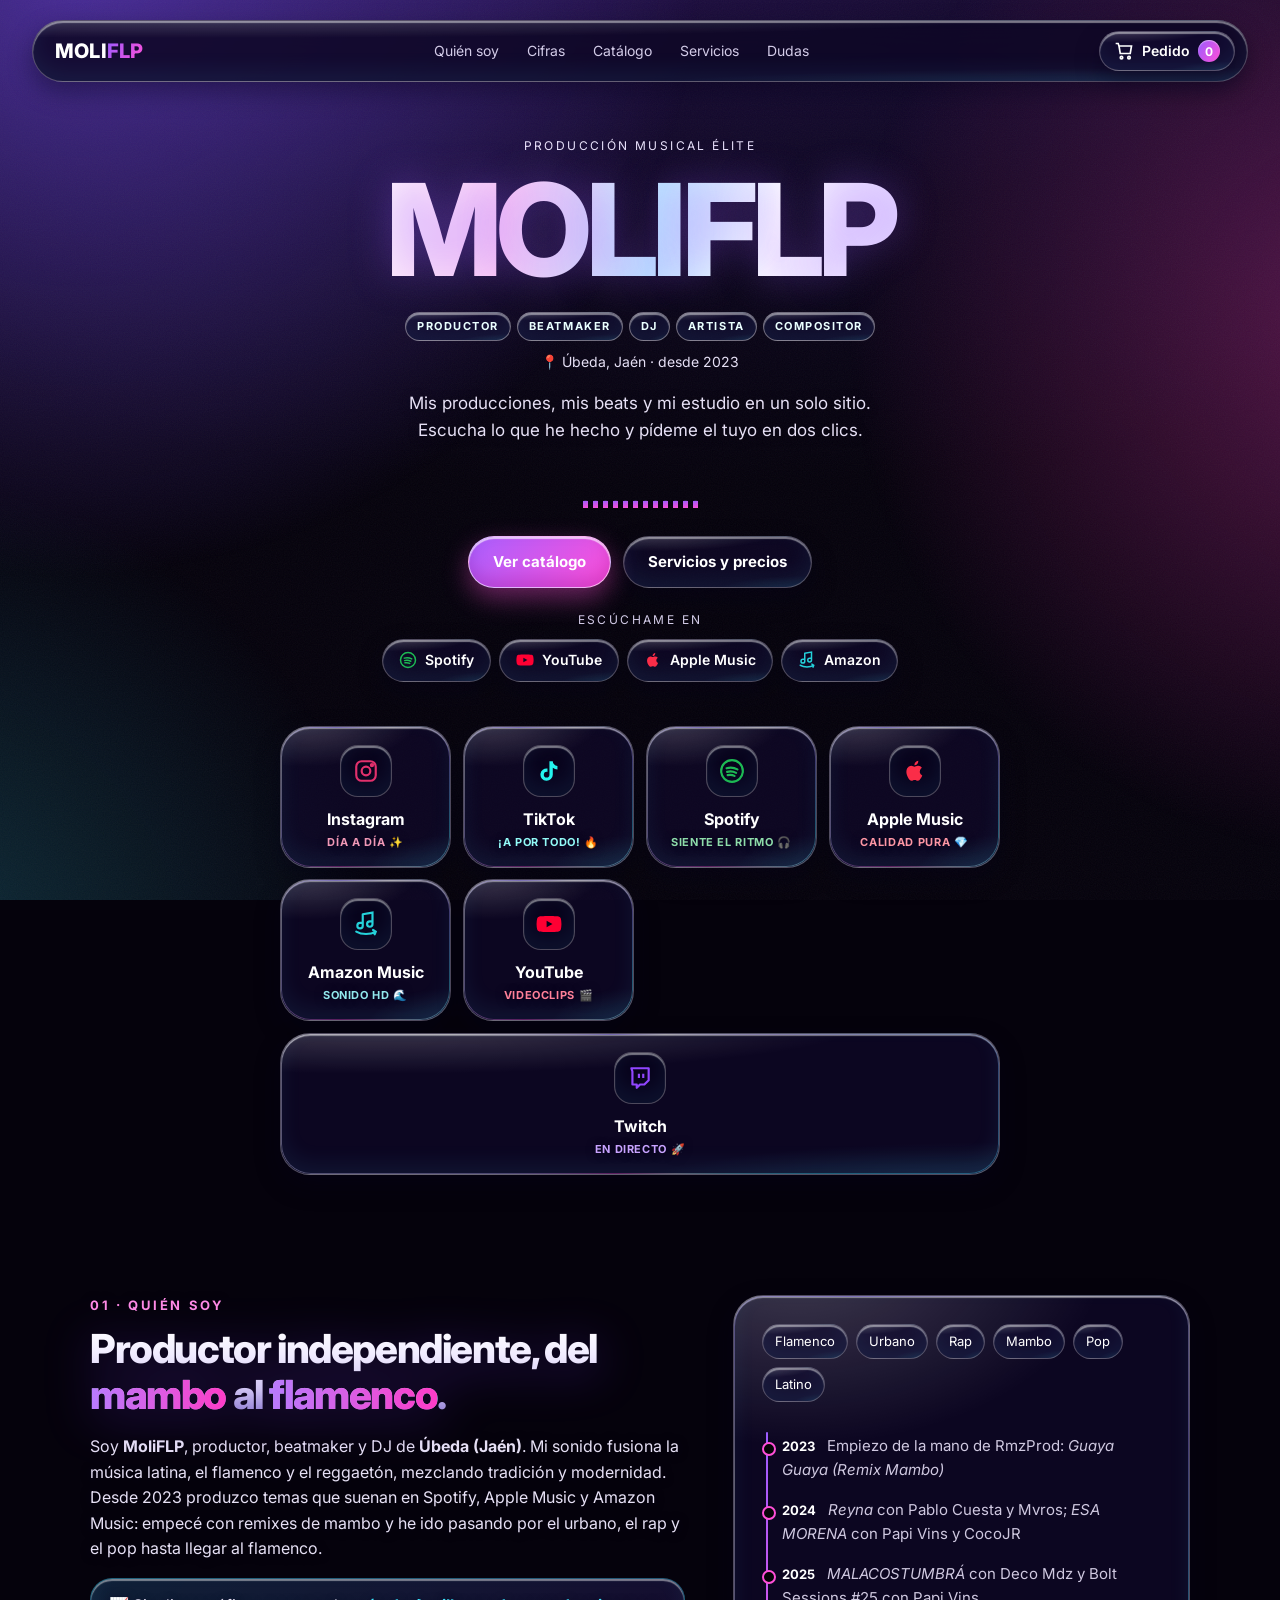
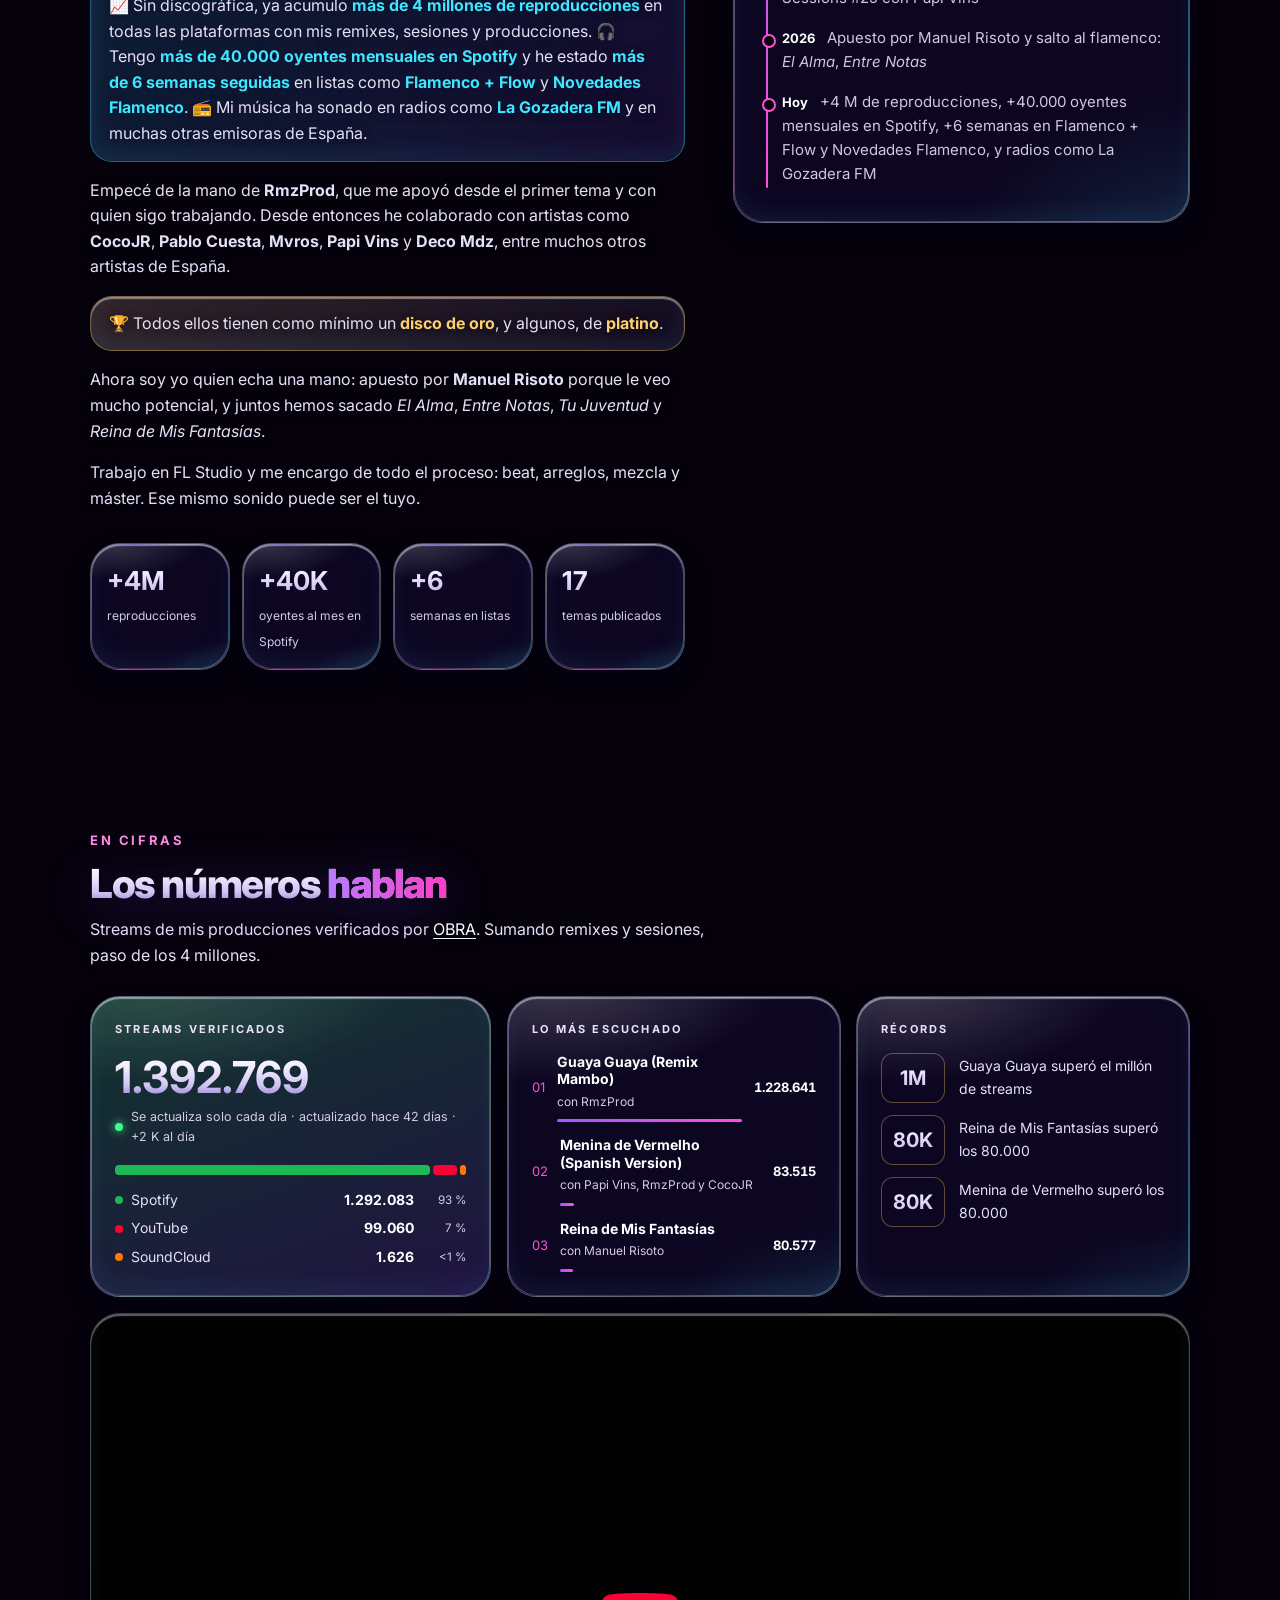
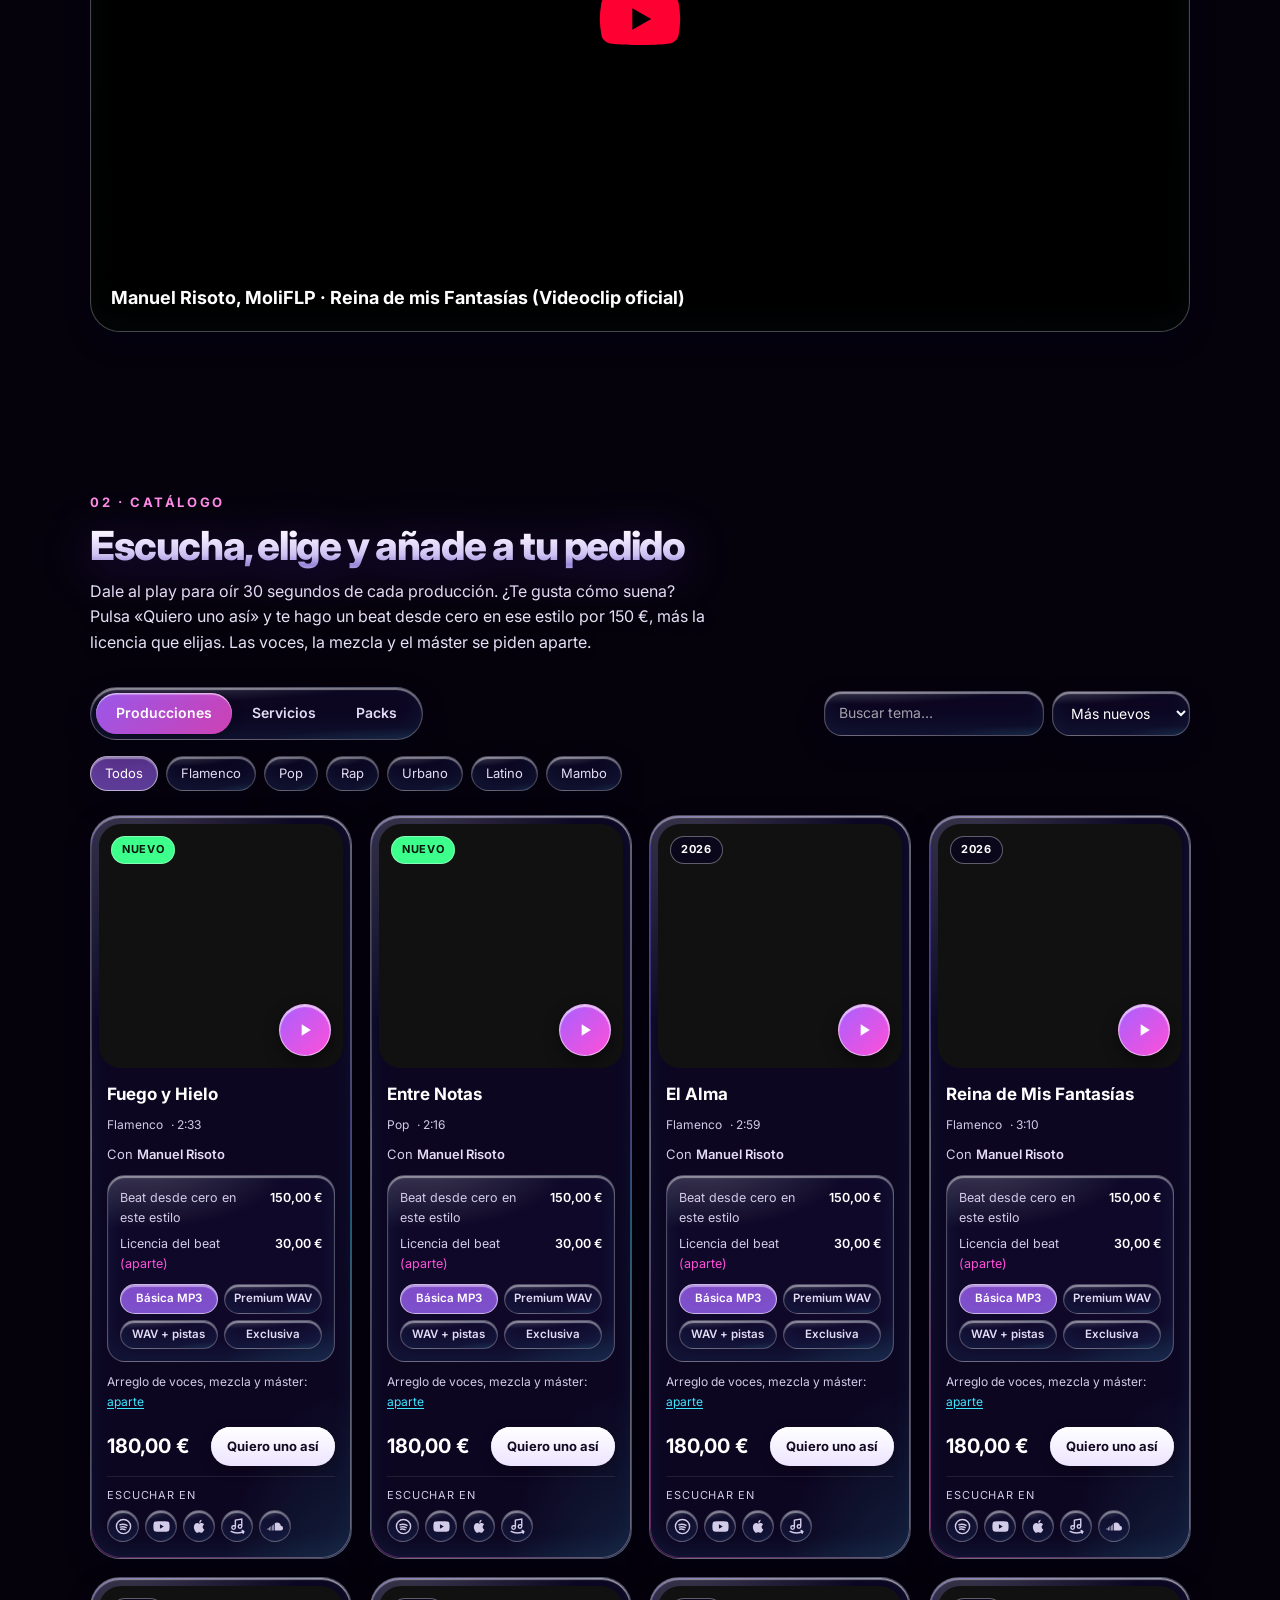
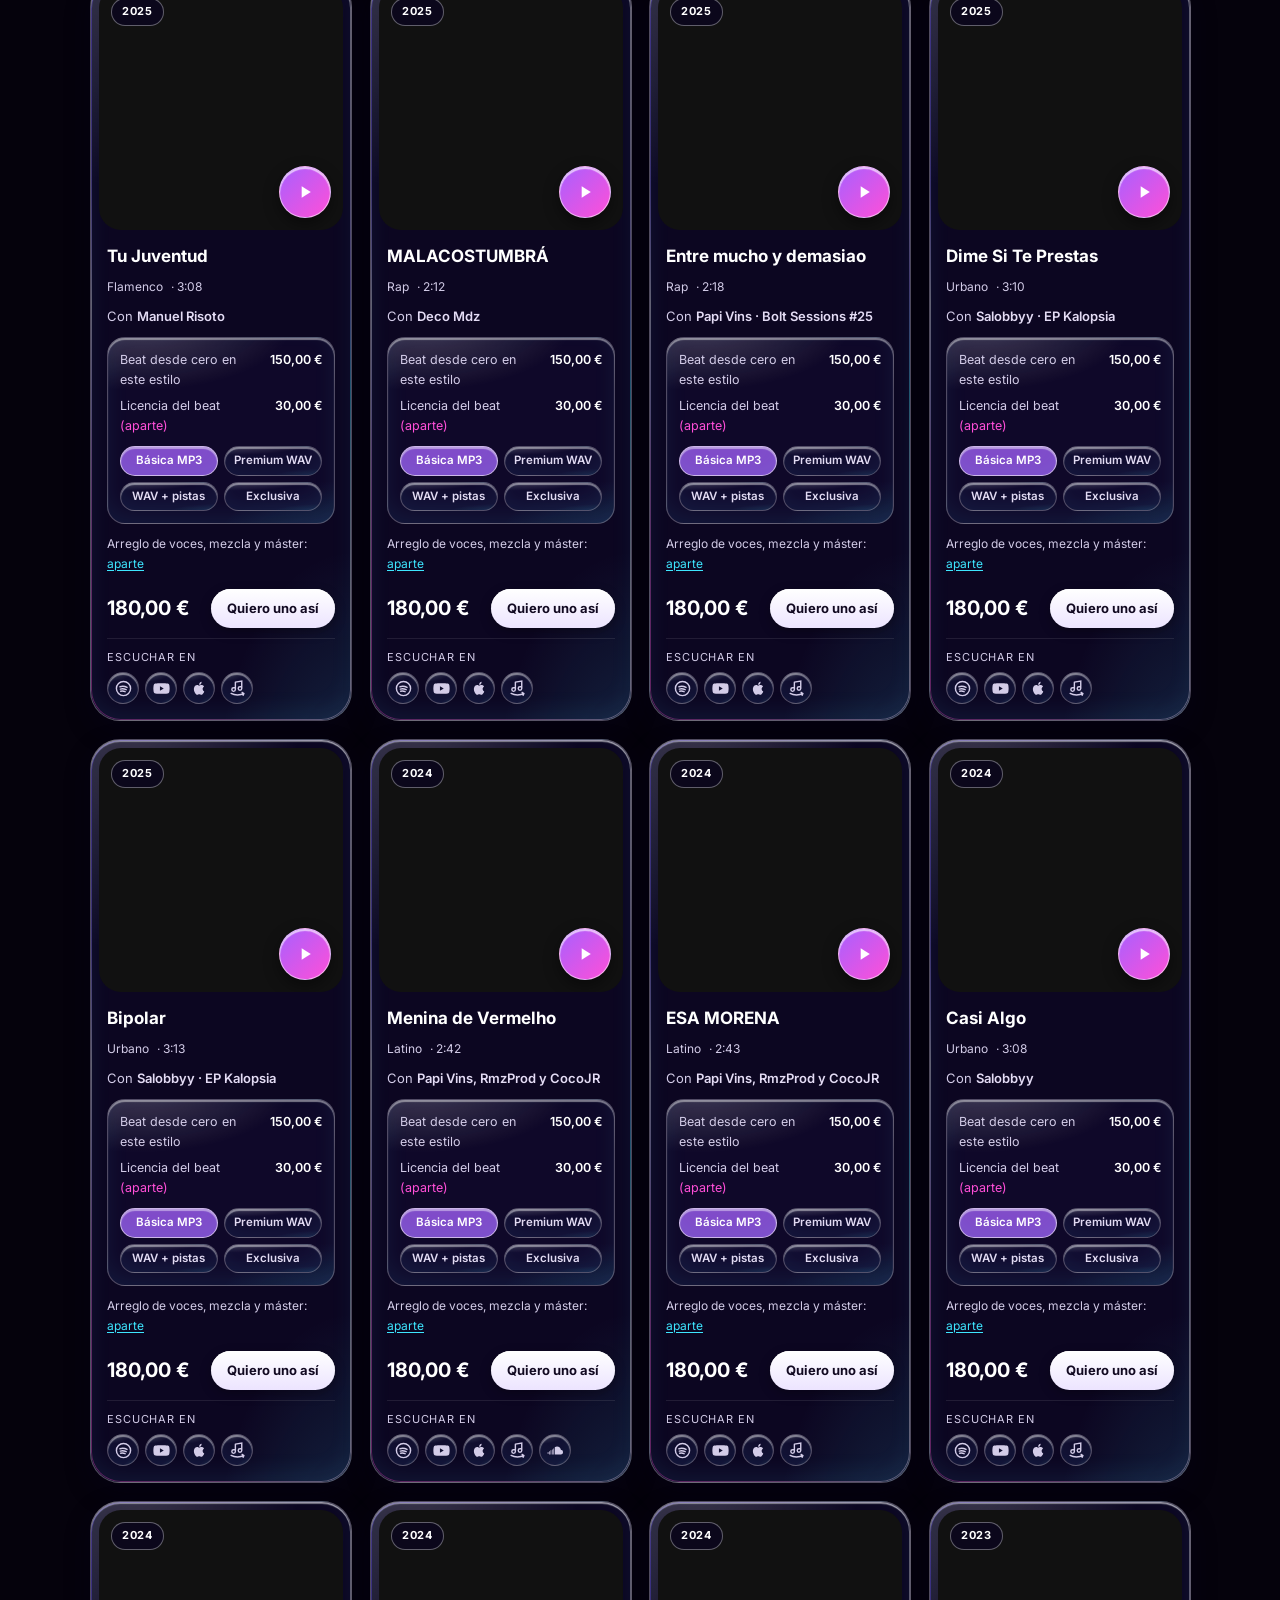
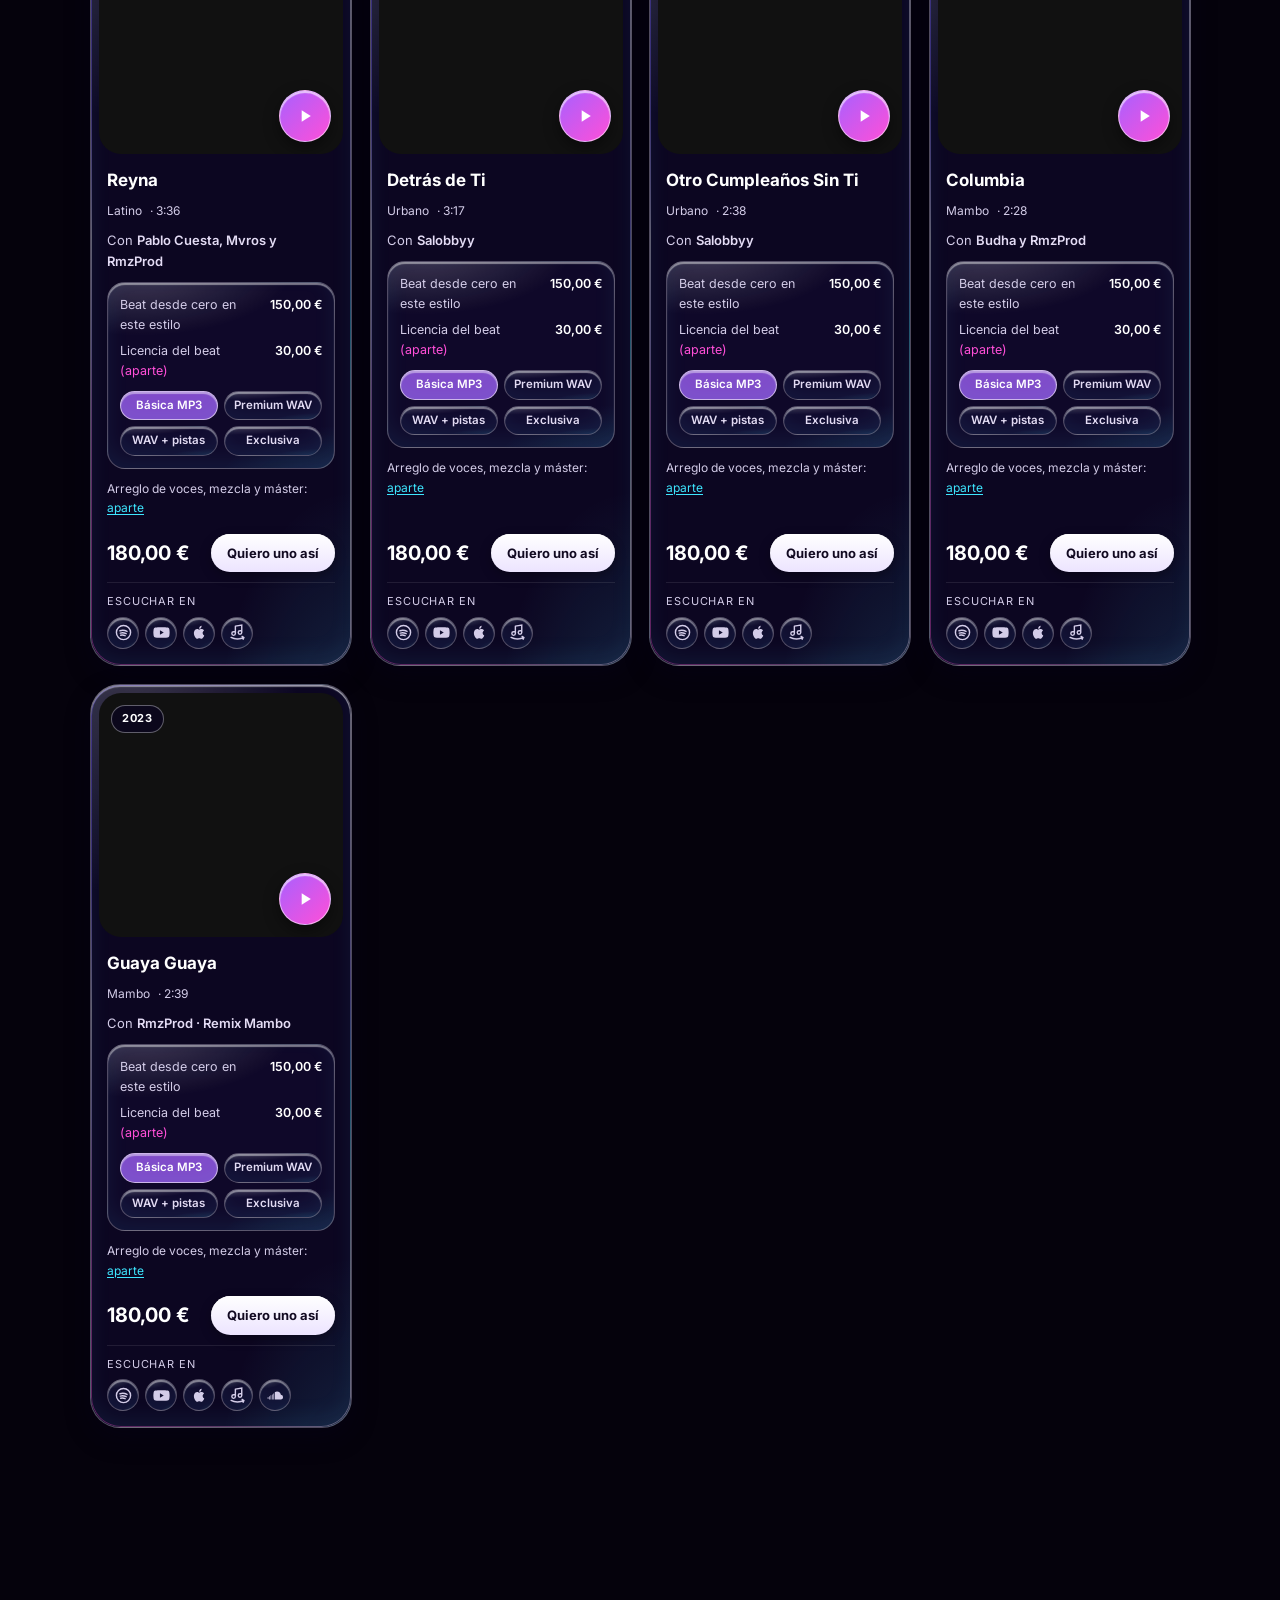
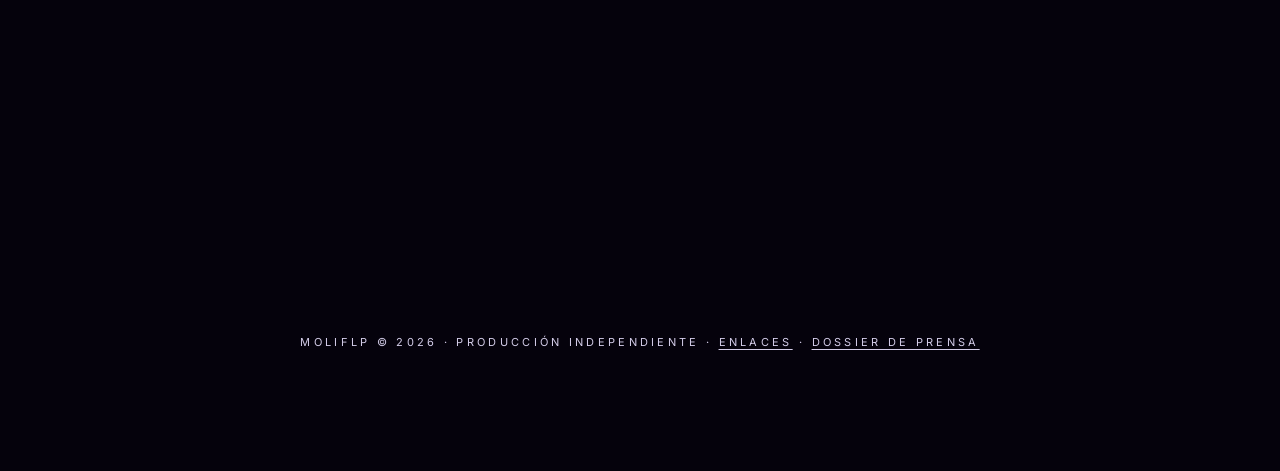
==== commit 49364859: "SEO, imagen social, PWA, accesibilidad, 404, enlaces para la bio y dossier de prensa ES/EN Co-Author" ====
--- a/index.html
+++ b/index.html
@@ -5,11 +5,40 @@
   <meta name="viewport" content="width=device-width, initial-scale=1, viewport-fit=cover">
   <title>MoliFLP Servicios | Música, beats y producción</title>
   <meta name="description" content="MoliFLP, productor musical independiente. Compra mi música, licencias de instrumentales, mezcla, máster y producción a medida.">
-  <meta name="theme-color" content="#050507">
-  <meta property="og:title" content="MoliFLP Servicios">
-  <meta property="og:description" content="Música, instrumentales y producción musical. Escucha, elige y pide.">
-  <meta property="og:image" content="https://is1-ssl.mzstatic.com/image/thumb/AMCArtistImages211/v4/2b/0a/ba/2b0aba16-d1e7-290d-1220-6b1f1d23c87c/ami-identity-6f77f5facf01d2132efe00637cc0d89a-2025-10-13T11-26-26.230Z_cropped.png/486x486bb.png">
-  <link rel="icon" href="data:image/svg+xml,<svg xmlns='http://www.w3.org/2000/svg' viewBox='0 0 100 100'><text y='.9em' font-size='90'>🎧</text></svg>">
+  <meta name="theme-color" content="#05020c">
+  <link rel="canonical" href="https://moliflp-servicios.vercel.app/">
+  <meta property="og:type" content="website">
+  <meta property="og:site_name" content="MoliFLP">
+  <meta property="og:locale" content="es_ES">
+  <meta property="og:url" content="https://moliflp-servicios.vercel.app/">
+  <meta property="og:title" content="MoliFLP · Productor musical en Úbeda (Jaén)">
+  <meta property="og:description" content="Beats a medida, mezcla, máster y producción. +4M de reproducciones y +40K oyentes al mes. Escucha, elige y pide.">
+  <meta property="og:image" content="https://moliflp-servicios.vercel.app/assets/og.png">
+  <meta property="og:image:width" content="1200">
+  <meta property="og:image:height" content="630">
+  <meta property="og:image:alt" content="MoliFLP, productor musical independiente de Úbeda (Jaén)">
+  <meta name="twitter:card" content="summary_large_image">
+  <meta name="twitter:title" content="MoliFLP · Productor musical en Úbeda (Jaén)">
+  <meta name="twitter:description" content="Beats a medida, mezcla, máster y producción. Escucha, elige y pide.">
+  <meta name="twitter:image" content="https://moliflp-servicios.vercel.app/assets/og.png">
+  <meta name="apple-mobile-web-app-capable" content="yes">
+  <meta name="apple-mobile-web-app-title" content="MoliFLP">
+  <meta name="apple-mobile-web-app-status-bar-style" content="black-translucent">
+  <meta name="color-scheme" content="dark">
+  <link rel="manifest" href="manifest.webmanifest">
+  <link rel="icon" type="image/png" sizes="32x32" href="assets/icon-32.png">
+  <link rel="apple-touch-icon" href="assets/apple-touch-icon.png">
+  <script type="application/ld+json">
+  {"@context":"https://schema.org","@graph":[
+   {"@type":"Person","@id":"https://moliflp-servicios.vercel.app/#moliflp","name":"MoliFLP","jobTitle":"Productor musical","description":"Productor, beatmaker y DJ independiente de Úbeda (Jaén). Flamenco, urbano, rap, mambo y pop.","url":"https://moliflp-servicios.vercel.app/","image":"https://moliflp-servicios.vercel.app/assets/og.png","homeLocation":{"@type":"Place","address":{"@type":"PostalAddress","addressLocality":"Úbeda","addressRegion":"Jaén","addressCountry":"ES"}},"sameAs":["https://open.spotify.com/intl-es/artist/4szvPLKIPZzeUIsnGun2G9","https://music.apple.com/es/artist/moliflp/1712678802","https://music.amazon.com/artists/B0CLDWJK3Q/moliflp","https://instagram.com/MoliFLP","https://tiktok.com/@_MoliFLP_"]},
+   {"@type":"WebSite","name":"MoliFLP Servicios","url":"https://moliflp-servicios.vercel.app/","inLanguage":"es"},
+   {"@type":"ProfessionalService","name":"MoliFLP · Producción musical","url":"https://moliflp-servicios.vercel.app/","areaServed":"ES","provider":{"@id":"https://moliflp-servicios.vercel.app/#moliflp"},"hasOfferCatalog":{"@type":"OfferCatalog","name":"Servicios de estudio","itemListElement":[
+     {"@type":"Offer","priceCurrency":"EUR","price":"150","itemOffered":{"@type":"Service","name":"Beat a medida"}},
+     {"@type":"Offer","priceCurrency":"EUR","price":"50","itemOffered":{"@type":"Service","name":"Mezcla de voces"}},
+     {"@type":"Offer","priceCurrency":"EUR","price":"30","itemOffered":{"@type":"Service","name":"Máster"}},
+     {"@type":"Offer","priceCurrency":"EUR","price":"70","itemOffered":{"@type":"Service","name":"Mezcla + máster"}},
+     {"@type":"Offer","priceCurrency":"EUR","price":"199","itemOffered":{"@type":"Service","name":"Tema completo"}}]}}]}
+  </script>
   <link rel="preconnect" href="https://fonts.googleapis.com">
   <link rel="preconnect" href="https://fonts.gstatic.com" crossorigin>
   <link rel="preconnect" href="https://is1-ssl.mzstatic.com" crossorigin>
@@ -19,6 +48,7 @@
   <link rel="stylesheet" href="glass.css">
 </head>
 <body>
+  <a class="skip" href="#catalogo">Saltar al contenido</a>
   <div class="bg" aria-hidden="true"><span class="orb o1"></span><span class="orb o2"></span><span class="orb o3"></span></div>
 
   <header class="nav" id="top">
@@ -188,7 +218,7 @@
     </section>
   </main>
 
-  <footer class="foot">MOLIFLP © <span id="year"></span> · Producción independiente</footer>
+  <footer class="foot">MOLIFLP © <span id="year"></span> · Producción independiente · <a href="bio">Enlaces</a> · <a href="prensa">Dossier de prensa</a></footer>
 
   <!-- Reproductor -->
   <div class="player" id="player" hidden>
@@ -221,5 +251,7 @@
   <script src="app.js"></script>
   <script src="glass.js" defer></script>
   <script src="water.js" defer></script>
+  <script defer src="/_vercel/insights/script.js"></script>
+  <script>"serviceWorker"in navigator&&addEventListener("load",()=>navigator.serviceWorker.register("sw.js").catch(()=>{}))</script>
 </body>
 </html>
--- a/glass.css
+++ b/glass.css
@@ -33,15 +33,44 @@
 .lead, .sub, .about-text p:not(.kicker), .svc-card p, .pack p, .cond p, .lic-card p, .faq details p, .records span, .legend span, .inc, .origin { color: #e6e0f5; }
 .sub, .lead, .about-text p { text-shadow: 0 1px 10px rgba(5, 0, 30, .6); }
 
-/* ---------- Fondo líquido: gotas con degradado, solo transform (GPU) ---------- */
-body { background: linear-gradient(160deg, #1a0d3b, #090720 55%, #28092f) fixed, var(--bg); }
+/* ---------- Fondo Tecunelo: luz ambiental que CAMBIA con cada sección ----------
+   Dos capas de luz que se funden (solo opacity/transform = GPU). Sin separadores:
+   todas las secciones flotan sobre el mismo fondo y lo que cambia es la luz. */
+body { background: radial-gradient(120% 80% at 50% -10%, #22104a 0%, #0c061d 45%, #05020c 80%) fixed, #05020c; }
+.orb { display: none; }
 .bg { contain: strict; }
-.orb { display: block; filter: none; mix-blend-mode: normal; opacity: .6; border-radius: 50%; will-change: transform; animation: blob 16s ease-in-out infinite alternate; }
-.o1 { width: 560px; height: 560px; top: 2%; left: -220px; background: radial-gradient(circle closest-side, #ff3d9a, rgba(255, 61, 154, 0)); }
-.o2 { width: 640px; height: 640px; top: 36%; right: -280px; opacity: .55; background: radial-gradient(circle closest-side, #7a4dff, rgba(122, 77, 255, 0)); animation-duration: 20s; animation-delay: -6s; }
-.o3 { width: 560px; height: 560px; bottom: -200px; left: -60px; opacity: .45; background: radial-gradient(circle closest-side, #19d3ff, rgba(25, 211, 255, 0)); animation-duration: 18s; animation-delay: -10s; }
-.bg::after { content: ""; position: absolute; right: -80px; bottom: 12%; width: 440px; height: 440px; border-radius: 50%; background: radial-gradient(circle closest-side, #ffb347, rgba(255, 179, 71, 0)); opacity: .35; will-change: transform; animation: blob 14s ease-in-out infinite alternate -4s; }
-@keyframes blob { 0% { transform: translate3d(0, 0, 0) scale(1); } 100% { transform: translate3d(90px, 140px, 0) scale(1.18); } }
+.bg::after { content: ""; position: absolute; inset: 0; opacity: .05; background-image: url("data:image/svg+xml,%3Csvg xmlns='http://www.w3.org/2000/svg' width='180' height='180'%3E%3Cfilter id='n'%3E%3CfeTurbulence type='fractalNoise' baseFrequency='.85' numOctaves='2' stitchTiles='stitch'/%3E%3C/filter%3E%3Crect width='100%25' height='100%25' filter='url(%23n)'/%3E%3C/svg%3E"); }
+.lights { position: absolute; inset: -8%; will-change: transform; animation: lightdrift 28s ease-in-out infinite alternate; }
+.L { position: absolute; inset: 0; opacity: 0; transition: opacity 1.8s ease; will-change: opacity; }
+.L.on { opacity: 1; }
+.L[data-l="0"] { background: radial-gradient(70vmax 70vmax at 12% 2%, rgba(124, 77, 255, .55), transparent 70%), radial-gradient(60vmax 60vmax at 100% 38%, rgba(255, 60, 199, .32), transparent 70%), radial-gradient(55vmax 55vmax at 0% 100%, rgba(52, 230, 255, .20), transparent 70%); }
+.L[data-l="1"] { background: radial-gradient(70vmax 70vmax at 92% 8%, rgba(255, 60, 199, .50), transparent 70%), radial-gradient(60vmax 60vmax at 0% 55%, rgba(184, 124, 255, .36), transparent 70%), radial-gradient(55vmax 55vmax at 75% 100%, rgba(150, 30, 110, .45), transparent 70%); }
+.L[data-l="2"] { background: radial-gradient(70vmax 70vmax at 8% 14%, rgba(52, 230, 255, .42), transparent 70%), radial-gradient(60vmax 60vmax at 100% 56%, rgba(124, 77, 255, .46), transparent 70%), radial-gradient(50vmax 50vmax at 30% 100%, rgba(61, 255, 139, .20), transparent 70%); }
+.L[data-l="3"] { background: radial-gradient(70vmax 70vmax at 50% 0%, rgba(124, 77, 255, .55), transparent 70%), radial-gradient(60vmax 60vmax at 0% 60%, rgba(91, 59, 255, .40), transparent 70%), radial-gradient(55vmax 55vmax at 100% 100%, rgba(255, 60, 199, .30), transparent 70%); }
+.L[data-l="4"] { background: radial-gradient(70vmax 70vmax at 100% 10%, rgba(255, 179, 71, .38), transparent 70%), radial-gradient(60vmax 60vmax at 0% 50%, rgba(255, 60, 199, .38), transparent 70%), radial-gradient(60vmax 60vmax at 60% 100%, rgba(124, 77, 255, .46), transparent 70%); }
+.L[data-l="5"] { background: radial-gradient(70vmax 70vmax at 0% 18%, rgba(52, 230, 255, .36), transparent 70%), radial-gradient(60vmax 60vmax at 100% 60%, rgba(91, 59, 255, .46), transparent 70%), radial-gradient(55vmax 55vmax at 40% 100%, rgba(184, 124, 255, .36), transparent 70%); }
+.L[data-l="6"] { background: radial-gradient(75vmax 75vmax at 50% 62%, rgba(255, 60, 199, .52), transparent 70%), radial-gradient(60vmax 60vmax at 0% 0%, rgba(124, 77, 255, .46), transparent 70%), radial-gradient(55vmax 55vmax at 100% 100%, rgba(184, 124, 255, .38), transparent 70%); }
+@keyframes lightdrift { to { transform: translate3d(-2.5%, 2%, 0) scale(1.07); } }
+
+/* Aurora: cuña cónica suave que gira despacio (sin filtro de desenfoque) */
+.aur { position: absolute; left: 50%; top: 50%; width: 150vmax; height: 150vmax; margin: -75vmax 0 0 -75vmax; border-radius: 50%; opacity: .55; will-change: transform; animation: aurspin 80s linear infinite;
+  background: conic-gradient(from 0deg, transparent 0deg, rgba(255, 60, 199, .18) 50deg, transparent 110deg, rgba(52, 230, 255, .14) 190deg, transparent 250deg, rgba(124, 77, 255, .22) 310deg, transparent 360deg);
+  -webkit-mask-image: radial-gradient(circle, transparent 10%, #000 55%); mask-image: radial-gradient(circle, transparent 10%, #000 55%); }
+@keyframes aurspin { to { transform: rotate(360deg); } }
+
+/* Rejilla en perspectiva (suelo) */
+.fgrid { position: absolute; left: -60%; right: -60%; bottom: -6vh; height: 52vh; overflow: hidden; opacity: .3; transform: perspective(420px) rotateX(70deg); transform-origin: 50% 100%;
+  -webkit-mask-image: linear-gradient(to top, #000 10%, transparent 92%); mask-image: linear-gradient(to top, #000 10%, transparent 92%); }
+.fgrid i { position: absolute; left: 0; right: 0; top: -72px; bottom: 0; will-change: transform; animation: gridm 3s linear infinite;
+  background-image: linear-gradient(rgba(200, 150, 255, .5) 1px, transparent 1px), linear-gradient(90deg, rgba(200, 150, 255, .36) 1px, transparent 1px); background-size: 72px 72px; }
+@keyframes gridm { to { transform: translate3d(0, 72px, 0); } }
+
+/* Haces de luz que cruzan de vez en cuando */
+.beam { position: absolute; top: -20vh; left: 0; width: 2px; height: 140vh; opacity: 0; will-change: transform, opacity; transform: translate3d(-10vw, 0, 0) rotate(24deg);
+  background: linear-gradient(to bottom, transparent, rgba(255, 255, 255, .55) 45%, rgba(184, 124, 255, .8) 50%, rgba(255, 255, 255, .55) 55%, transparent);
+  box-shadow: 0 0 10px rgba(184, 124, 255, .8); animation: beam 12s cubic-bezier(.45, 0, .55, 1) infinite; }
+.beam + .beam { animation-delay: 4.5s; animation-duration: 15s; background: linear-gradient(to bottom, transparent, rgba(52, 230, 255, .8) 50%, transparent); box-shadow: 0 0 10px rgba(52, 230, 255, .7); }
+@keyframes beam { 0% { transform: translate3d(-10vw, 0, 0) rotate(24deg); opacity: 0; } 10% { opacity: .9; } 60% { opacity: .5; } 78%, 100% { transform: translate3d(115vw, 0, 0) rotate(24deg); opacity: 0; } }
 
 /* ---------- Superficies de agua: tinte oscuro (el texto se lee), sin filtros pesados ---------- */
 .nav, .cart-btn, .btn.ghost, .pill, .tabs, .chips button, .filters input, .filters select, .faq-tools input,
@@ -83,16 +112,6 @@
   animation: ripple .8s cubic-bezier(.2, .7, .3, 1) forwards; }
 .ripple.ring { background: none; border: 2px solid rgba(255, 255, 255, .6); animation-duration: 1.1s; animation-delay: .06s; }
 @keyframes ripple { from { transform: scale(0); opacity: 1; } to { transform: scale(12); opacity: 0; } }
-
-/* ---------- Ondas de agua entre secciones (se pausan fuera de pantalla) ---------- */
-.wave { position: relative; height: 64px; margin-top: -10px; overflow: hidden; pointer-events: none; contain: strict;
-  -webkit-mask-image: linear-gradient(to bottom, transparent 0, #000 45%, transparent 100%); mask-image: linear-gradient(to bottom, transparent 0, #000 45%, transparent 100%); }
-.wave svg { position: absolute; left: 0; bottom: 0; width: 200%; height: 100%; will-change: transform; animation: waveMove 12s linear infinite; animation-play-state: paused; }
-.wave svg + svg { animation-duration: 18s; animation-direction: reverse; opacity: .7; height: 80%; }
-.wave.on svg { animation-play-state: running; }
-.wave path { fill: rgba(255, 255, 255, .09); }
-.wave svg + svg path { fill: rgba(90, 215, 255, .12); }
-@keyframes waveMove { to { transform: translate3d(-50%, 0, 0); } }
 
 /* ---------- Barra superior: cápsula flotante opaca ---------- */
 html { scroll-padding-top: 96px; }
@@ -182,9 +201,10 @@
 .contact { contain-intrinsic-size: auto 300px; }
 
 /* ---------- Pausas de animación ambiental: al hacer scroll o con poca batería/CPU ---------- */
-.is-scrolling .orb, .is-scrolling .bg::after, .is-scrolling .wave svg, .is-scrolling .avatar-wrap,
+.is-scrolling .lights, .is-scrolling .aur, .is-scrolling .fgrid i, .is-scrolling .beam, .is-scrolling .avatar-wrap,
 .is-scrolling .vinyl, .is-scrolling .eq i, .is-scrolling .btn.primary::after, .is-scrolling .tabs::after { animation-play-state: paused !important; }
-.lite .orb, .lite .bg::after, .lite .wave svg, .lite .btn.primary::after, .lite .tabs::after, .lite .avatar-wrap { animation: none !important; }
+.lite .aur, .lite .fgrid, .lite .beam, .lite .btn.primary::after, .lite .tabs::after, .lite .avatar-wrap { display: none; animation: none !important; }
+.lite .lights { animation: none; }
 .lite .vinyl { animation-duration: 20s; }
 .lite .card { animation-duration: .35s; }
 
@@ -200,16 +220,45 @@
   .social:nth-child(3) { animation-delay: .19s; } .social:nth-child(4) { animation-delay: .26s; }
   .social:nth-child(5) { animation-delay: .33s; } .social:nth-child(6) { animation-delay: .4s; }
   .social:nth-child(7) { animation-delay: .47s; }
-  .orb { width: 380px; height: 380px; }
+  .fgrid { height: 40vh; opacity: .26; }
   .drawer { border-radius: 28px 28px 0 0; top: auto; bottom: 0; right: 0; height: auto; max-height: 92vh; max-height: 92dvh; border-left: 0; border-top: 1px solid var(--water-line); transform: translateY(100%); width: 100%; left: 0; }
   .drawer.open { transform: none; }
 }
 @keyframes rise { from { opacity: 0; transform: translate3d(0, 40px, 0) scale(.9); } }
 
 @media (prefers-reduced-motion: reduce) {
-  .orb, .bg::after, .btn.primary::after, .tabs::after, .wave svg, .avatar-wrap, .vinyl, .eq i, .card, .social { animation: none !important; }
+  .lights, .aur, .fgrid i, .beam, .btn.primary::after, .tabs::after, .avatar-wrap, .vinyl, .eq i, .card, .social { animation: none !important; }
+  .beam { display: none; }
+  .L { transition-duration: .3s; }
   .reveal { opacity: 1; transform: none; transition: none; }
 }
 
 /* Arreglo: la clase .big de las cifras (display:block) pisaba al botón .btn.big y lo estiraba a todo el ancho */
 .btn.big { display: inline-flex; font-family: inherit; line-height: 1.2; letter-spacing: normal; padding: 16px 40px; font-size: 17px; }
+
+/* ---------- Estilo Tecunelo: cromo líquido en titulares y filo metálico en tarjetas ---------- */
+:root { --chrome: linear-gradient(180deg, #fff 0%, #f1ecff 16%, #cfc3f2 36%, #9a88d8 48%, #d9d0f7 60%, #fff 78%, #c4b5f2 92%, #fff 100%);
+  --metal-ring: conic-gradient(from 20deg, #fff, #a08cff 12%, #34e6ff 25%, #fff 37%, #ff3cc7 50%, #c9b8ff 62%, #fff 75%, #5b3bff 88%, #fff); }
+h2, .stats b, .big:not(.btn), .records b { background: var(--chrome); background-size: 100% 190%; background-position: 50% 0; -webkit-background-clip: text; background-clip: text; color: transparent; -webkit-text-fill-color: transparent; }
+h2 em { -webkit-text-fill-color: transparent; background: linear-gradient(90deg, #b87cff, #ff3cc7); -webkit-background-clip: text; background-clip: text; }
+h2 { text-shadow: none; filter: drop-shadow(0 8px 24px rgba(124, 60, 255, .35)); }
+.card, .social, .panel, .lic-card, .cond, .stats div, .about-card { position: relative; }
+.card::after, .social::after, .panel::after, .lic-card::after, .cond::after, .stats div::after, .about-card::after {
+  content: ""; position: absolute; inset: 0; border-radius: inherit; padding: 1px; pointer-events: none; opacity: .32; transition: opacity .5s;
+  background: var(--metal-ring); -webkit-mask: linear-gradient(#000 0 0) content-box, linear-gradient(#000 0 0); -webkit-mask-composite: xor; mask: linear-gradient(#000 0 0) content-box, linear-gradient(#000 0 0); mask-composite: exclude;
+}
+.card:hover::after, .social:hover::after, .panel:hover::after, .lic-card:hover::after, .cond:hover::after { opacity: .95; }
+
+/* ===== Accesibilidad ===== */
+.skip{position:fixed;left:12px;top:-60px;z-index:100;padding:12px 18px;border-radius:14px;background:#fff;color:#120a2c;font-weight:700;text-decoration:none;transition:top .2s}
+.skip:focus{top:max(12px,env(safe-area-inset-top))}
+a:focus-visible,button:focus-visible,summary:focus-visible,input:focus-visible,select:focus-visible{outline:3px solid #19d3ff;outline-offset:3px;border-radius:12px}
+@media (pointer:coarse){
+  .nav .links a,.chips button,.tabs button,.pill,.cart-btn,.add,.lic button,.pl-btn,.pl-x,#drClose,.dr-actions .btn{min-height:44px;min-width:44px}
+  .foot a{display:inline-block;padding:12px 6px}
+}
+.foot a{color:inherit;text-decoration:underline;text-underline-offset:3px}
+/* Zona táctil ≥44 px sin cambiar el diseño visible */
+.listen a,.nav .logo{position:relative}
+.listen a::before,.nav .logo::before{content:"";position:absolute;inset:-6px}
+@media (pointer:coarse){.lic button,.buy .add{min-height:44px}}
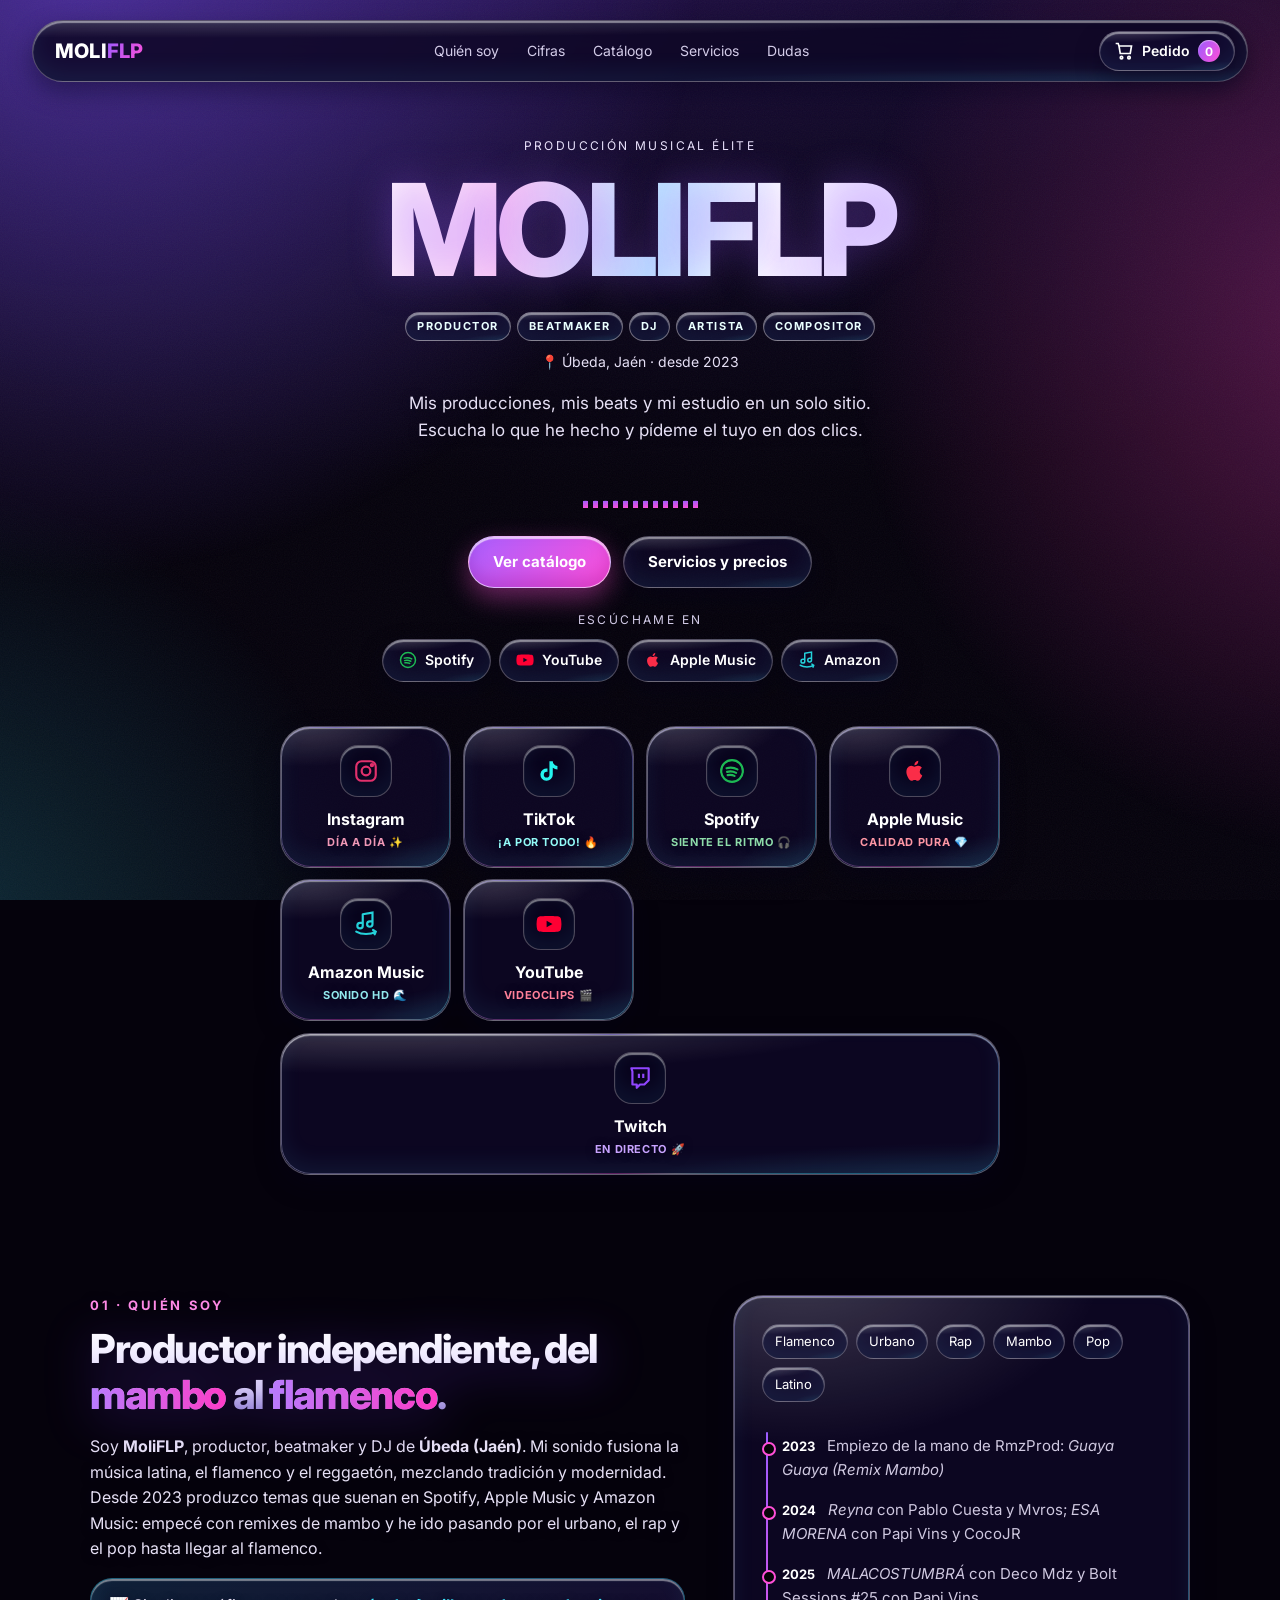
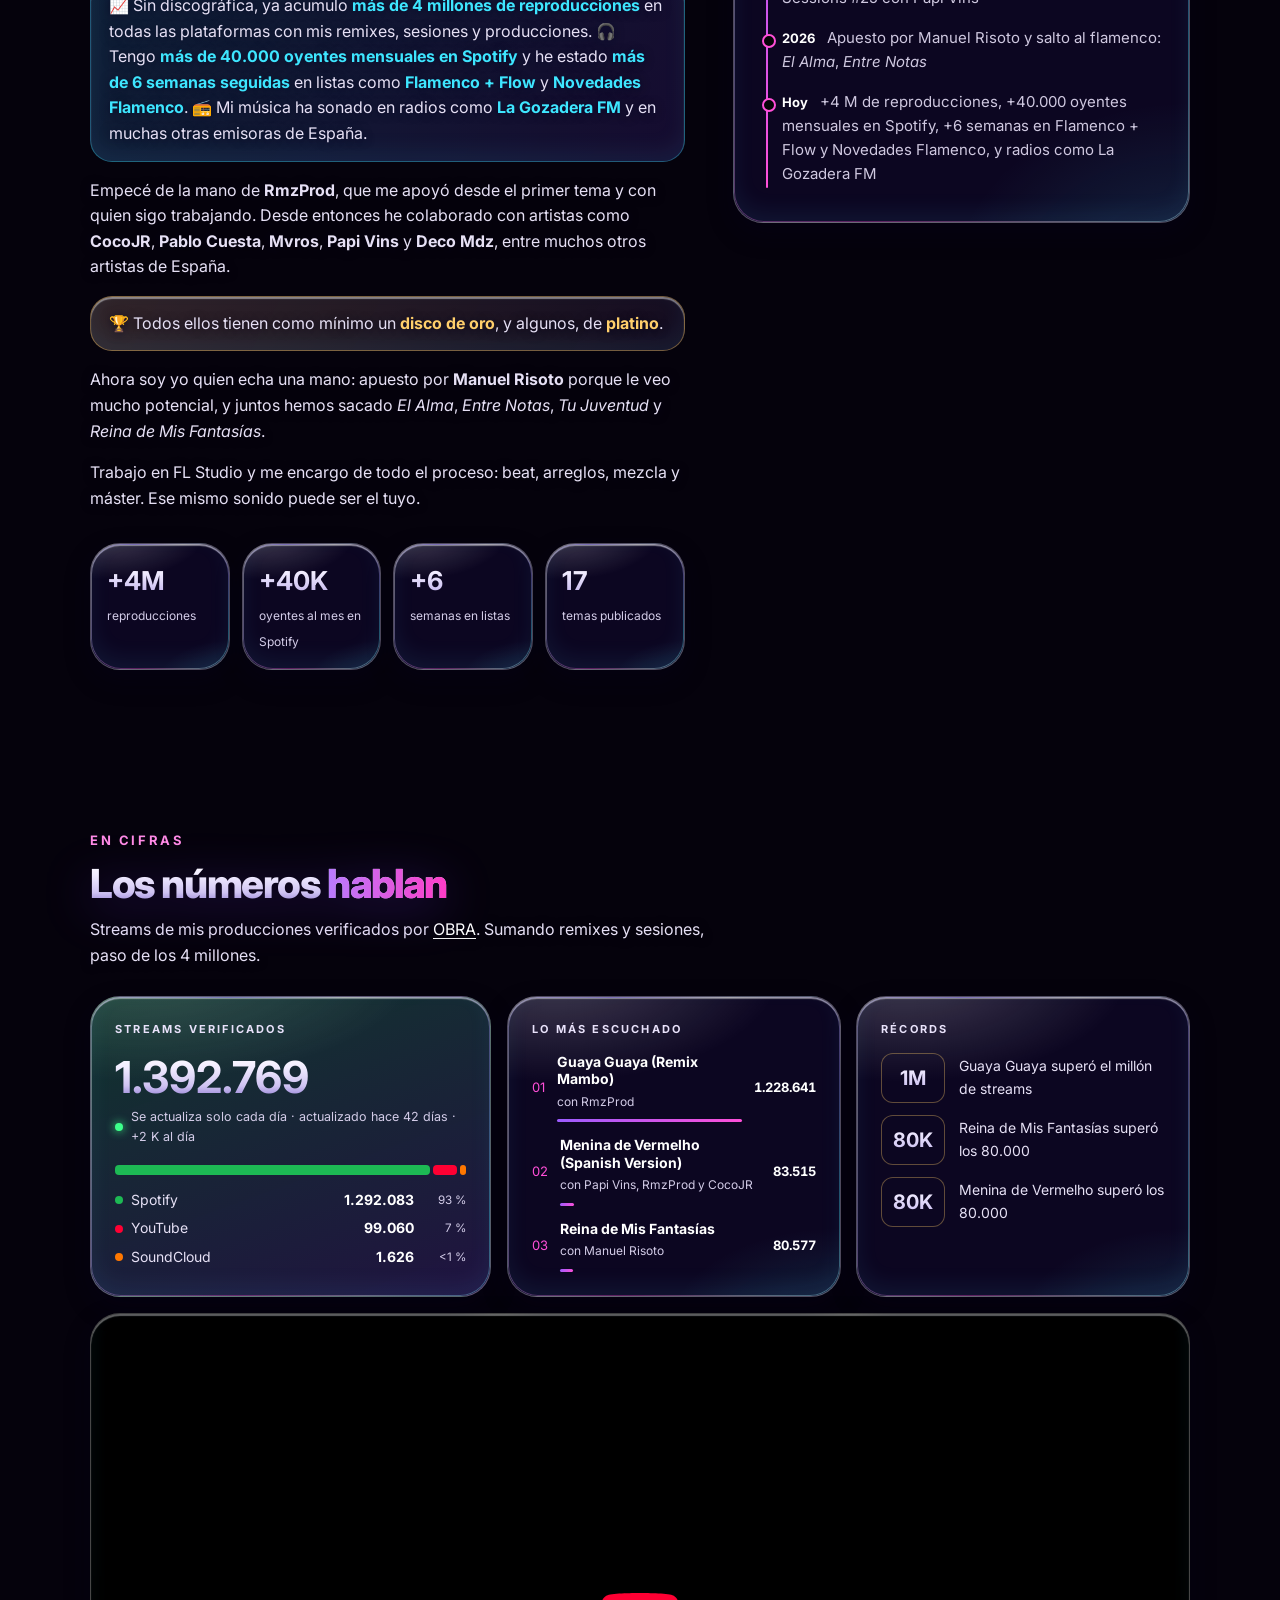
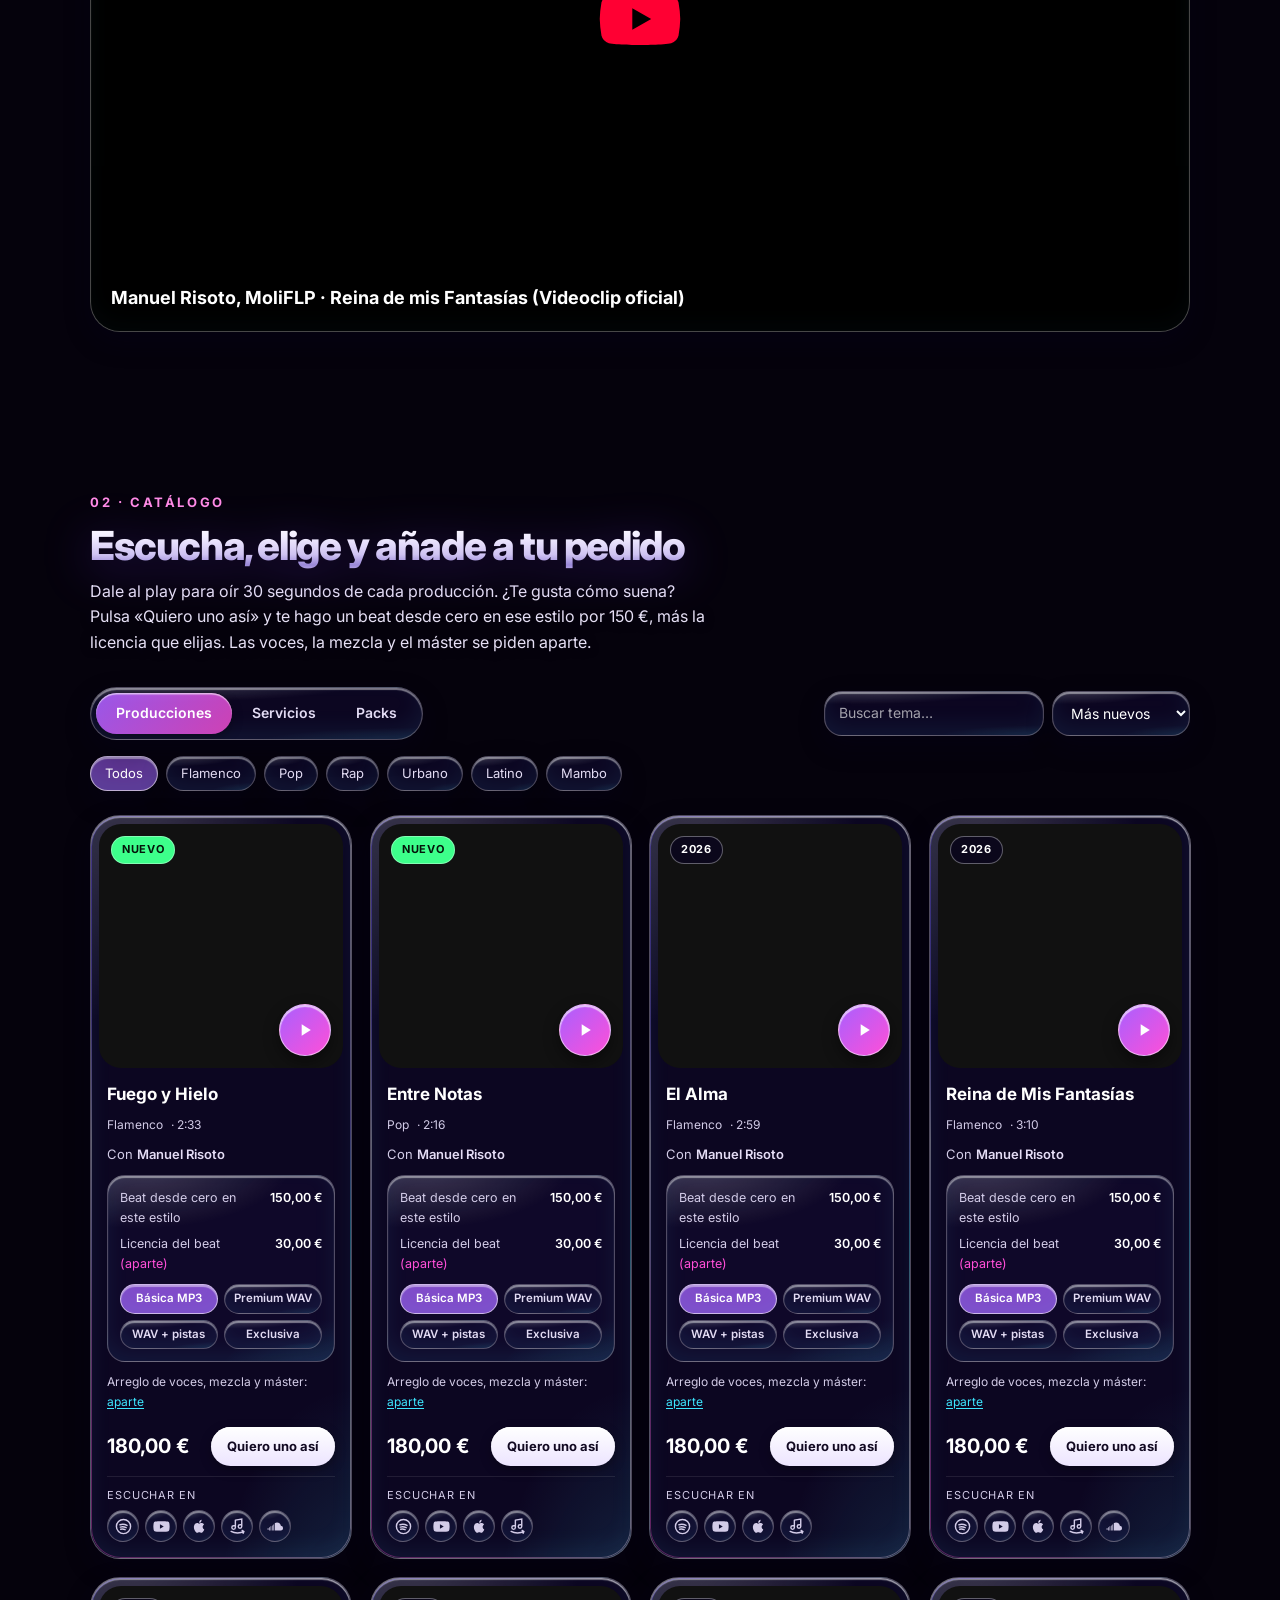
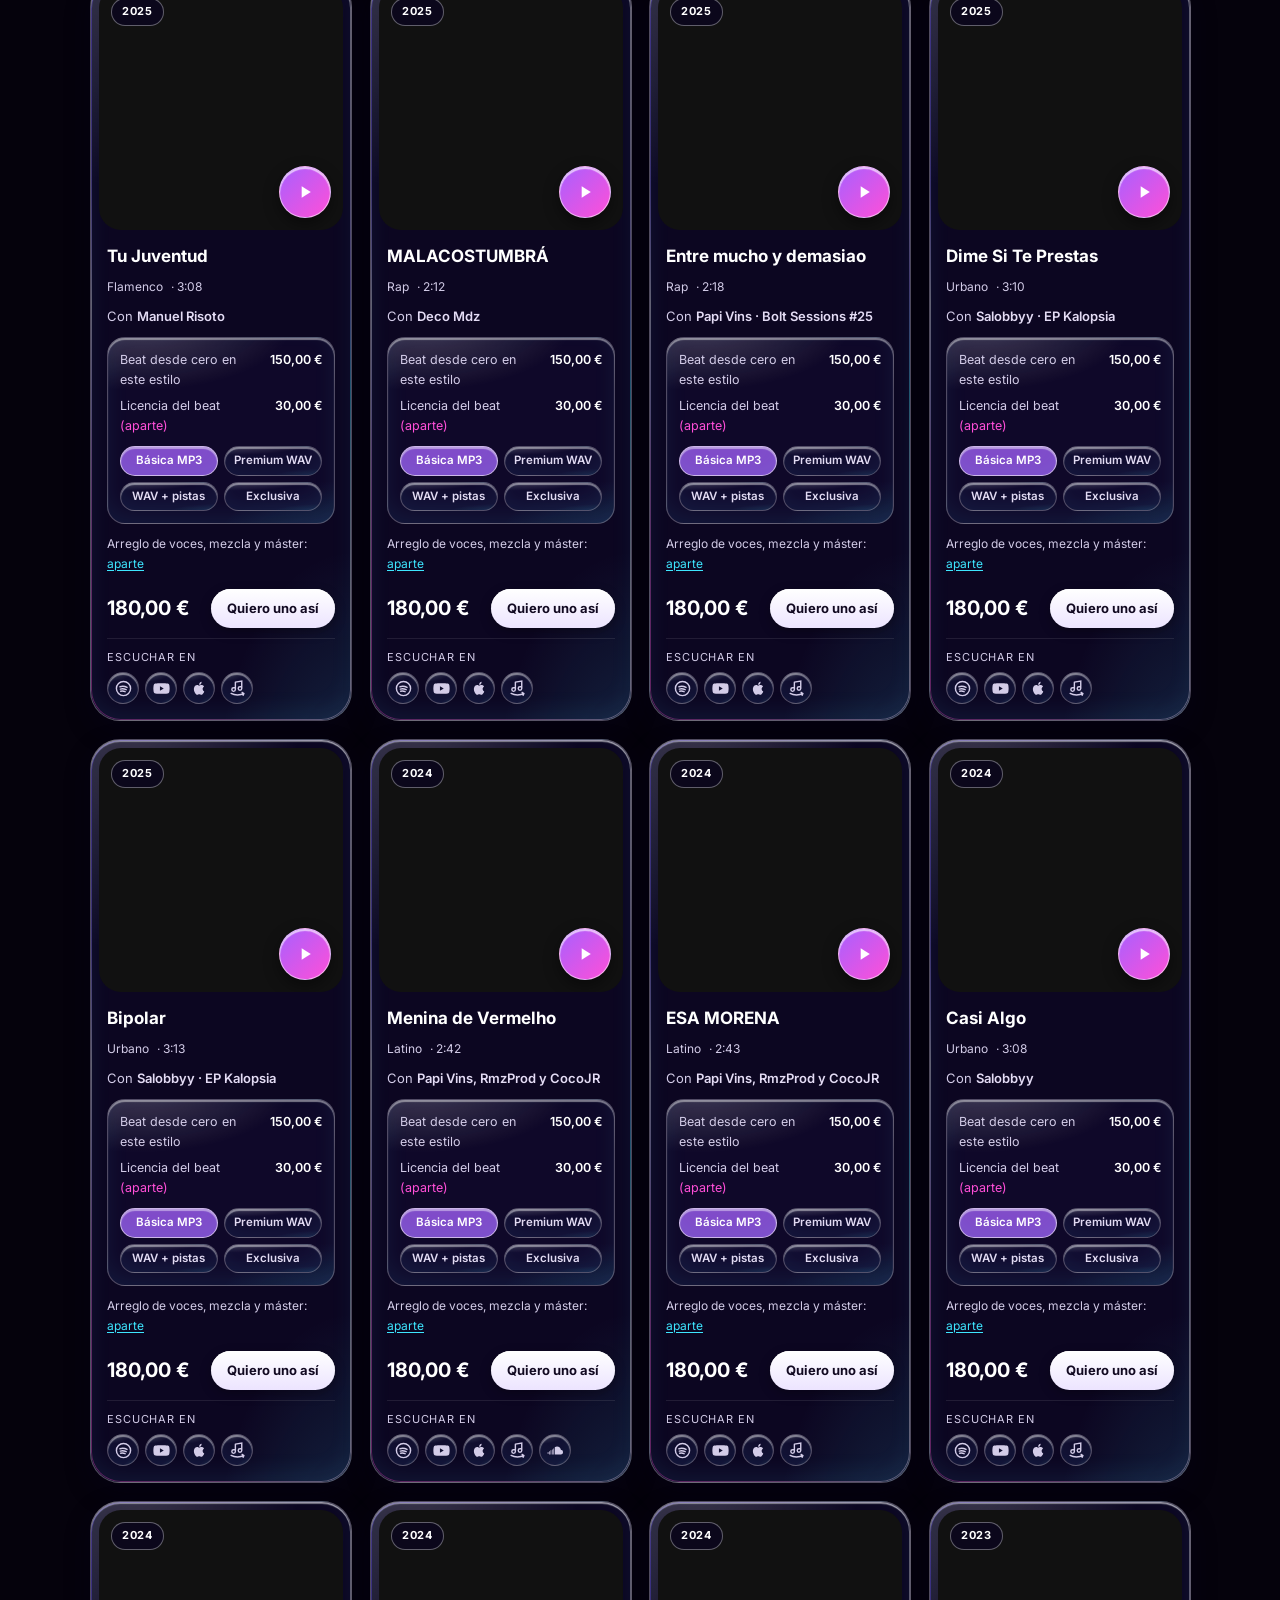
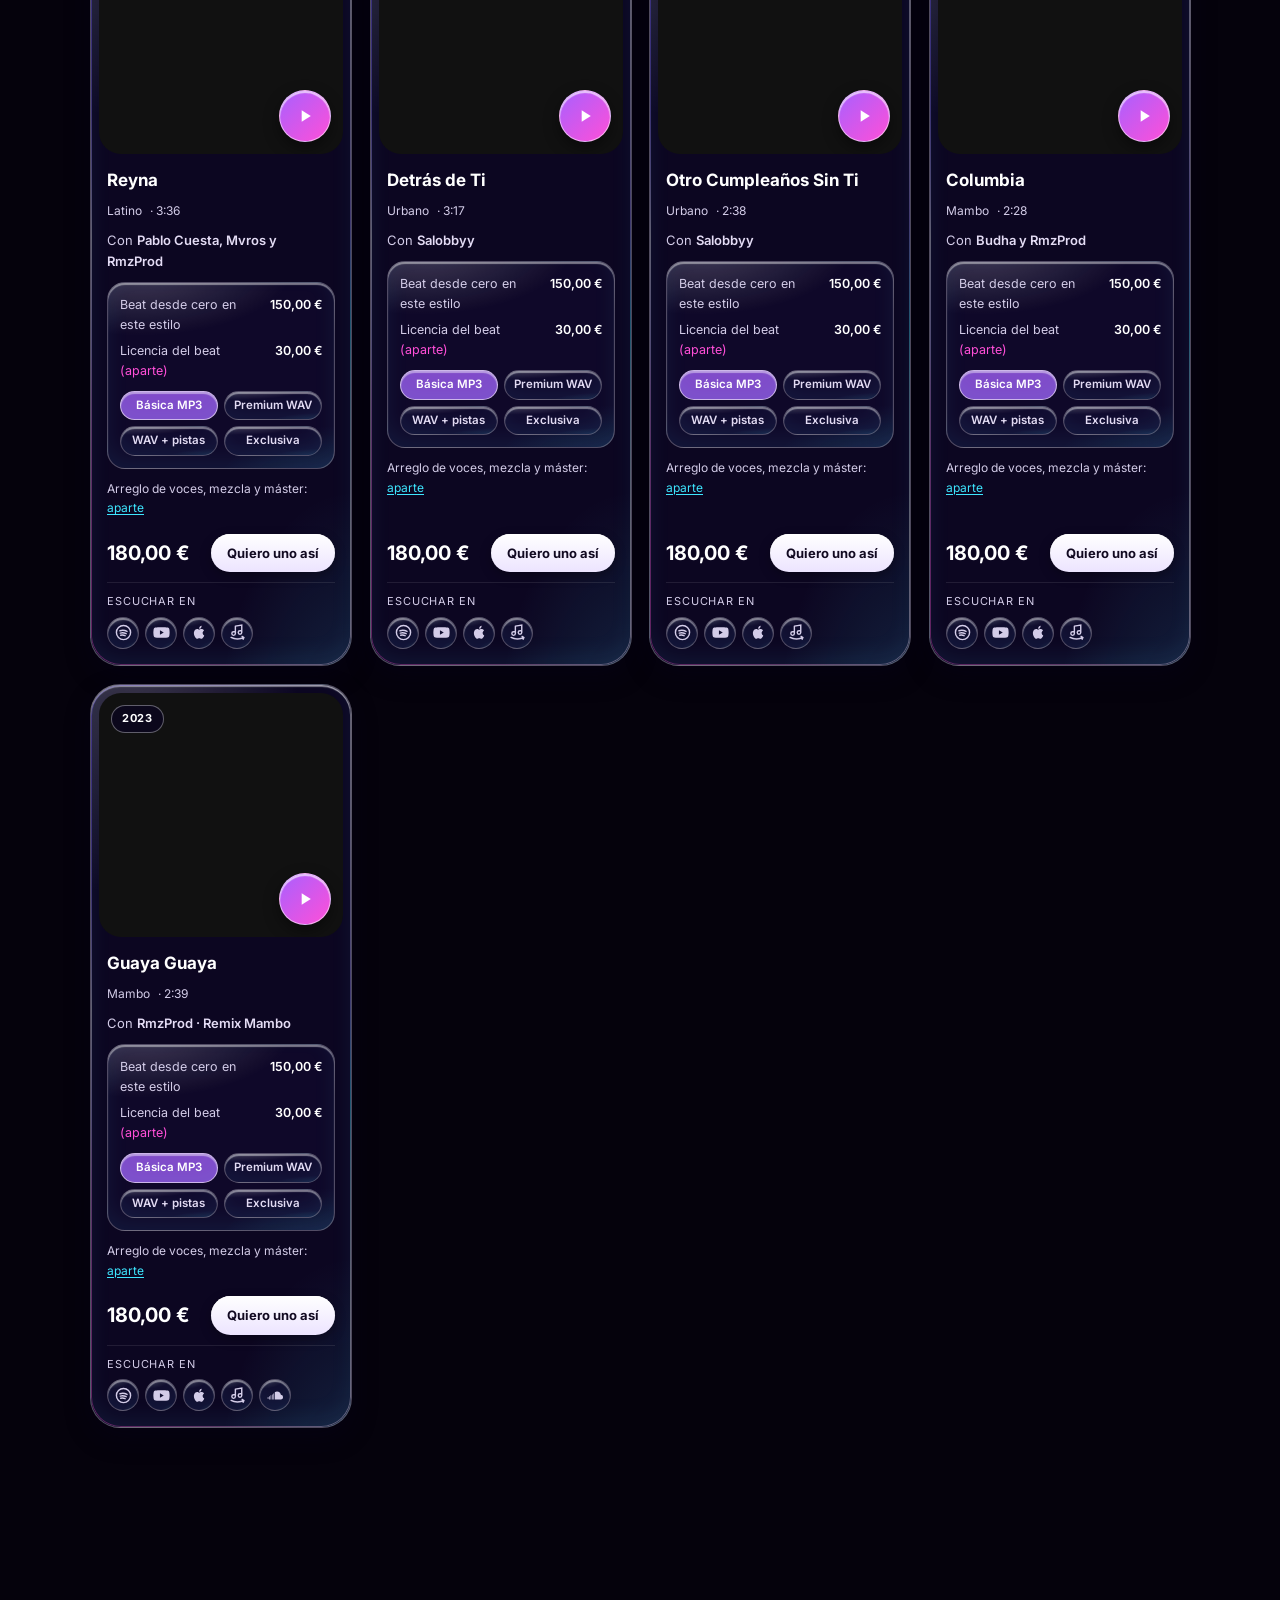
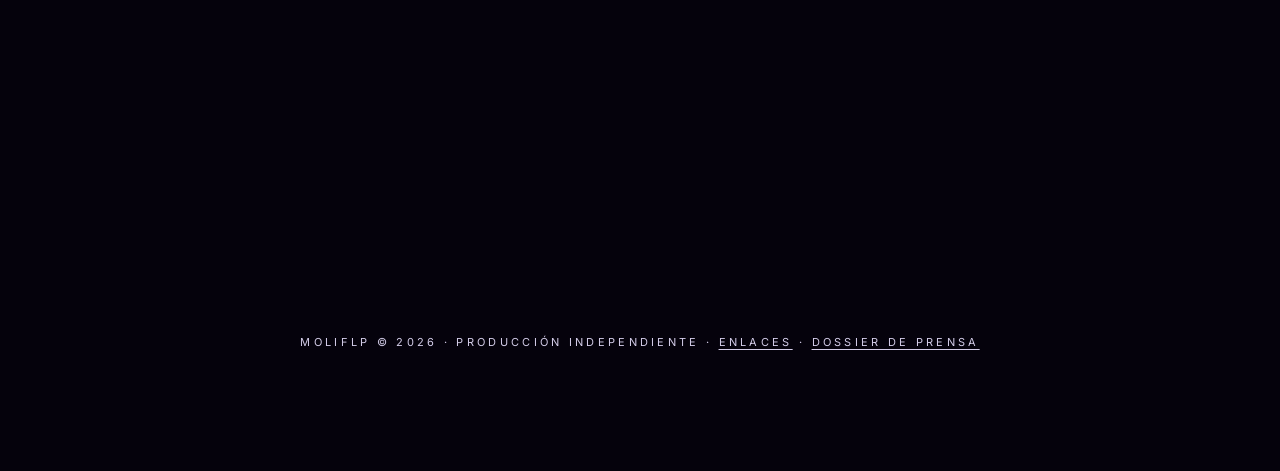
==== commit 991bcf5d: "Efecto smooth: scroll con inercia en escritorio, anclas suaves y transiciones más largas Co-Authored" ====
--- a/index.html
+++ b/index.html
@@ -251,6 +251,7 @@
   <script src="app.js"></script>
   <script src="glass.js" defer></script>
   <script src="water.js" defer></script>
+  <script src="smooth.js" defer></script>
   <script defer src="/_vercel/insights/script.js"></script>
   <script>"serviceWorker"in navigator&&addEventListener("load",()=>navigator.serviceWorker.register("sw.js").catch(()=>{}))</script>
 </body>
--- a/glass.css
+++ b/glass.css
@@ -262,3 +262,31 @@
 .listen a,.nav .logo{position:relative}
 .listen a::before,.nav .logo::before{content:"";position:absolute;inset:-6px}
 @media (pointer:coarse){.lic button,.buy .add{min-height:44px}}
+
+/* ===== Escena 3D ===== */
+.gl3d{position:fixed;left:0;top:0;z-index:-1;pointer-events:none;opacity:0;transition:opacity 1.2s ease;contain:strict}
+.gl .gl3d{opacity:1}
+.gl .vinyl{display:none}
+.gl .avatar{box-shadow:0 0 0 3px rgba(255,255,255,.35),0 0 50px rgba(155,92,255,.6)}
+.gl .avatar-wrap{width:170px;height:170px;margin:72px auto 100px}
+.gl .avatar{width:150px;height:150px}
+@media (hover:hover) and (pointer:fine){
+  .card,.lic-card,.panel{transform:perspective(900px) rotateX(var(--rx,0deg)) rotateY(var(--ry,0deg))}
+  .card:hover,.lic-card:hover,.panel:hover{transform:perspective(900px) translateY(-5px) rotateX(var(--rx,0deg)) rotateY(var(--ry,0deg))}
+}
+
+/* ===== Suavidad: curvas largas y sin rebotes bruscos ===== */
+:root{--soft:cubic-bezier(.22,1,.36,1)}
+.reveal{transform:translate3d(0,36px,0);transition:opacity 1.1s var(--soft),transform 1.3s var(--soft)}
+.reveal.in{transform:none}
+.card{animation:cardIn 1s var(--soft) both}
+@keyframes cardIn{from{opacity:0;transform:translate3d(0,28px,0) scale(.97)}}
+.social,.panel,.card,.lic-card,.cond{transition:transform .7s var(--soft),border-radius .6s var(--soft),border-color .5s ease,box-shadow .6s ease}
+.btn,.add,.tabs button,.chips button,.pill,.cart-btn{transition:transform .6s var(--soft),box-shadow .5s ease,background-color .5s ease,color .4s ease,border-color .5s ease,opacity .4s ease}
+.btn:active,.add:active{transition-duration:.15s}
+.lights .L{transition-duration:2.6s}
+.gl3d{transition:opacity 2s ease}
+a{transition:color .4s ease,opacity .4s ease}
+.drawer{transition-timing-function:var(--soft)!important;transition-duration:.65s!important}
+html{scroll-padding-top:96px}
+@media (prefers-reduced-motion:reduce){.reveal,.card{transition:none;animation:none}}
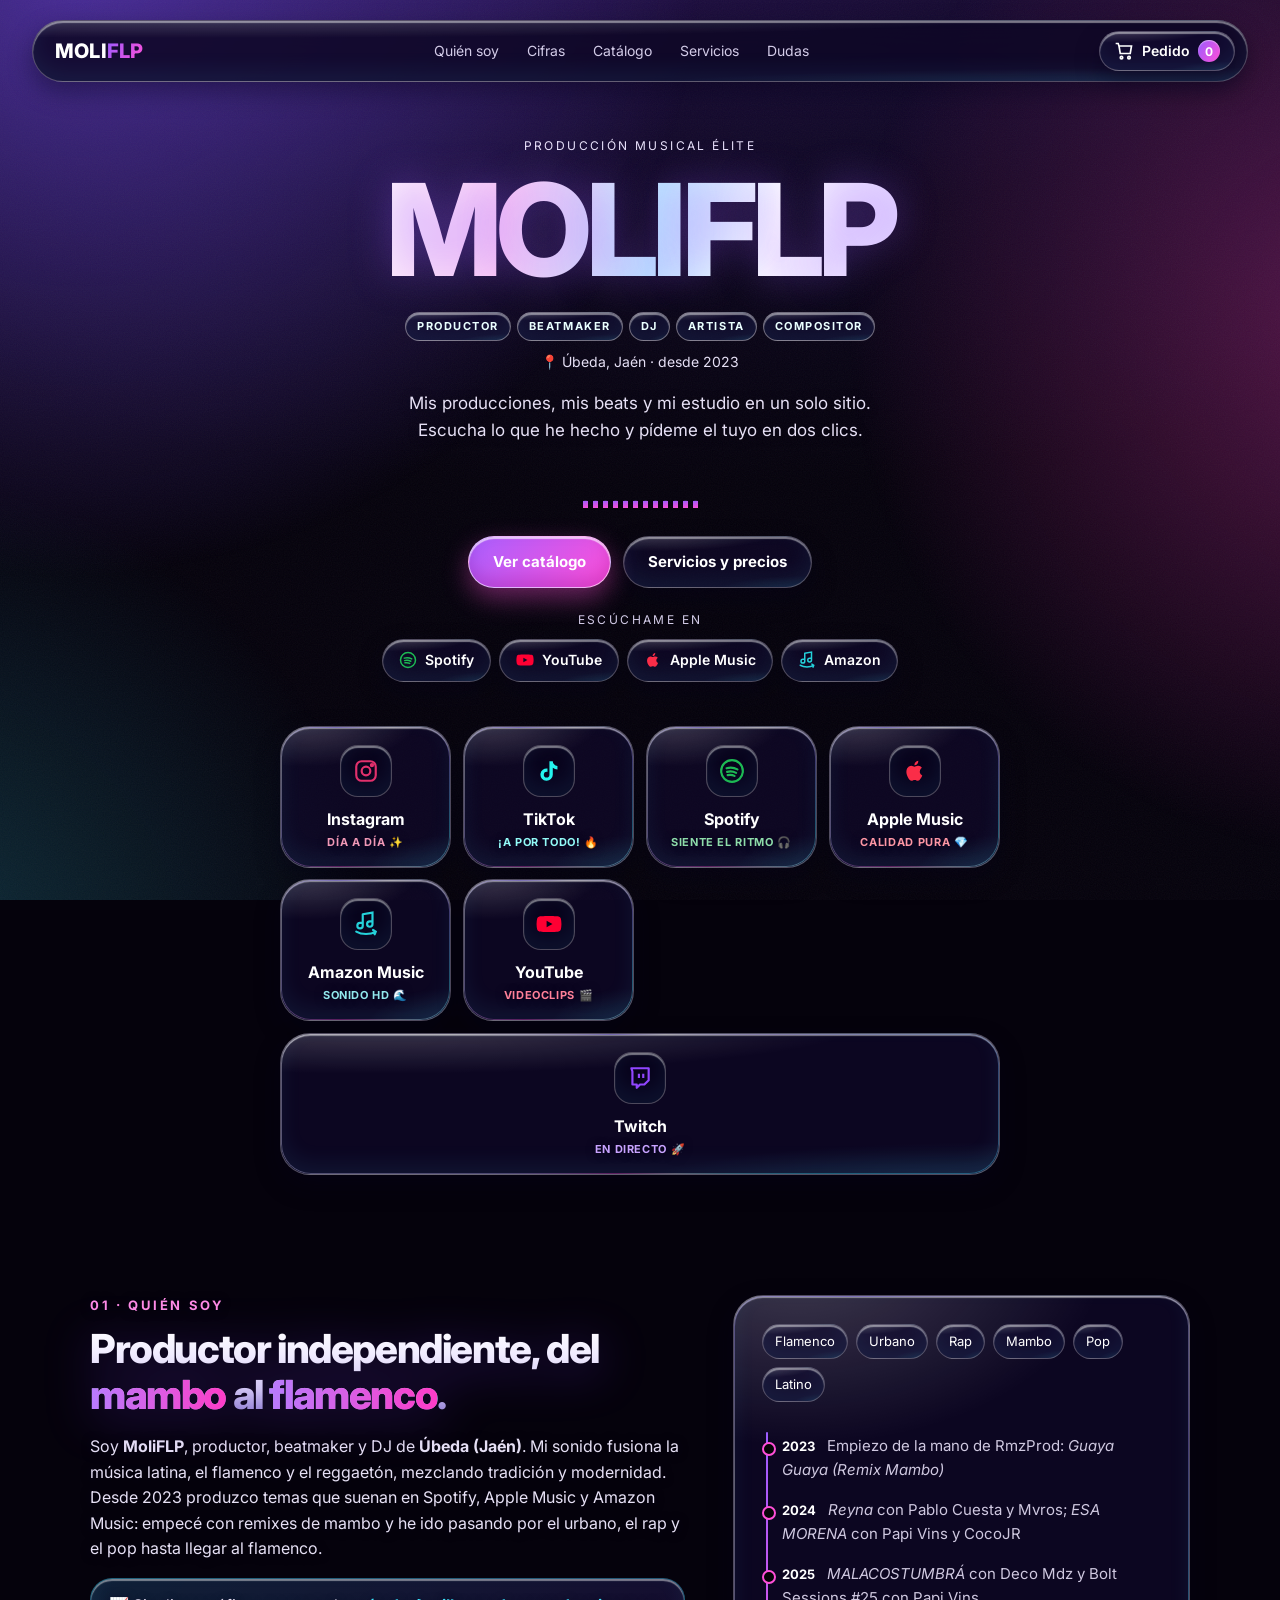
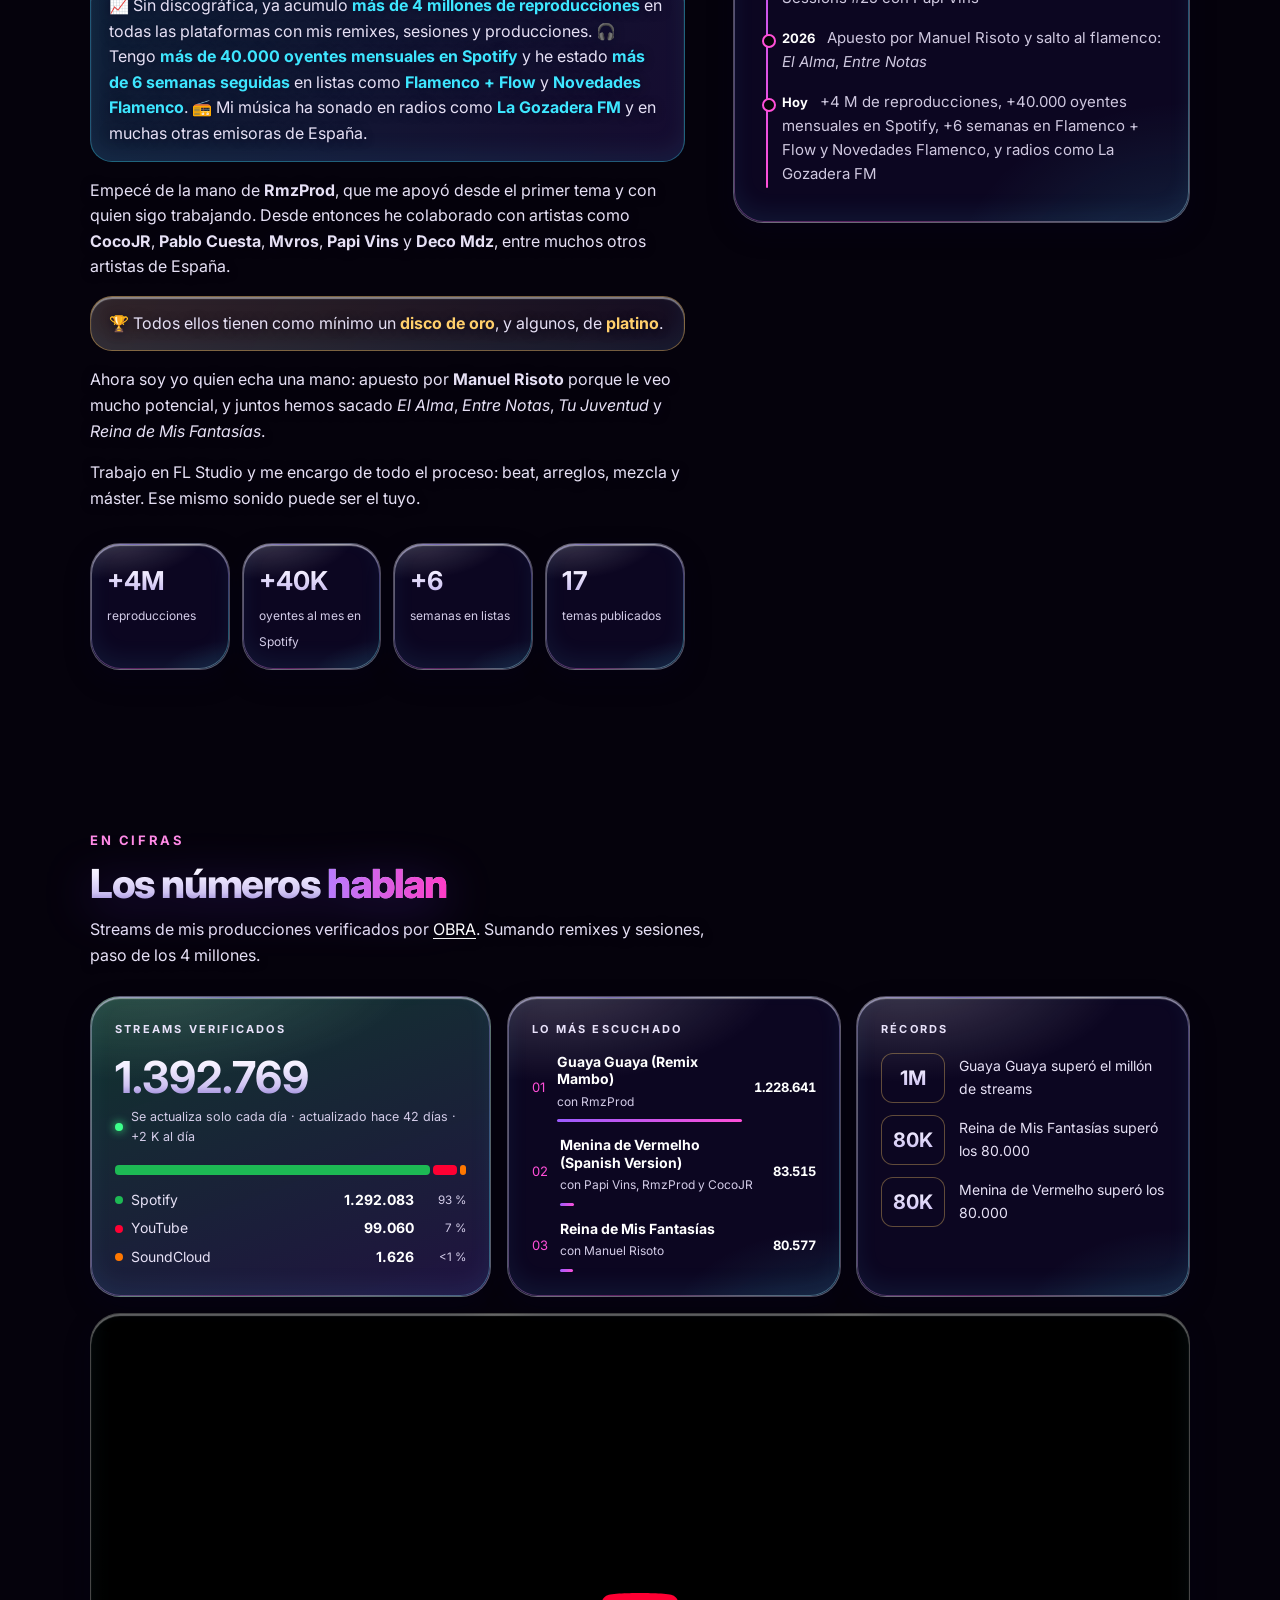
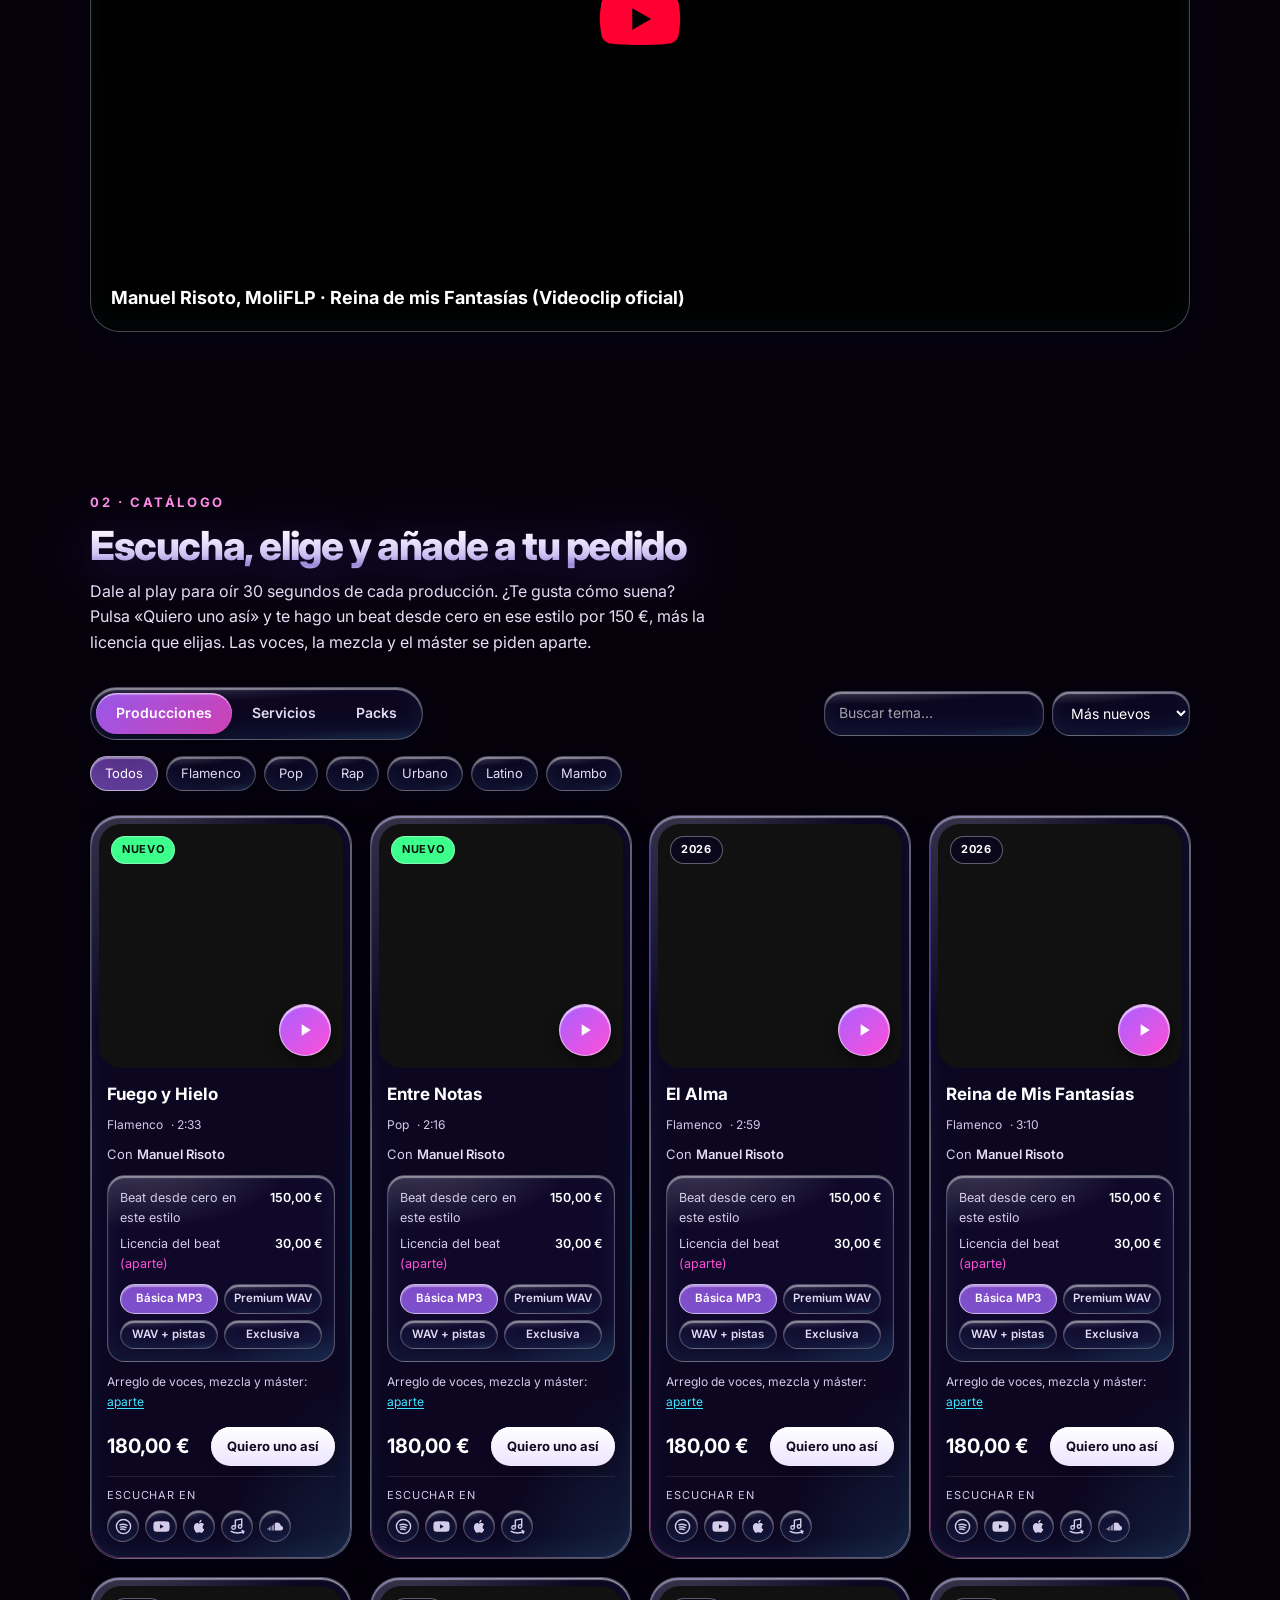
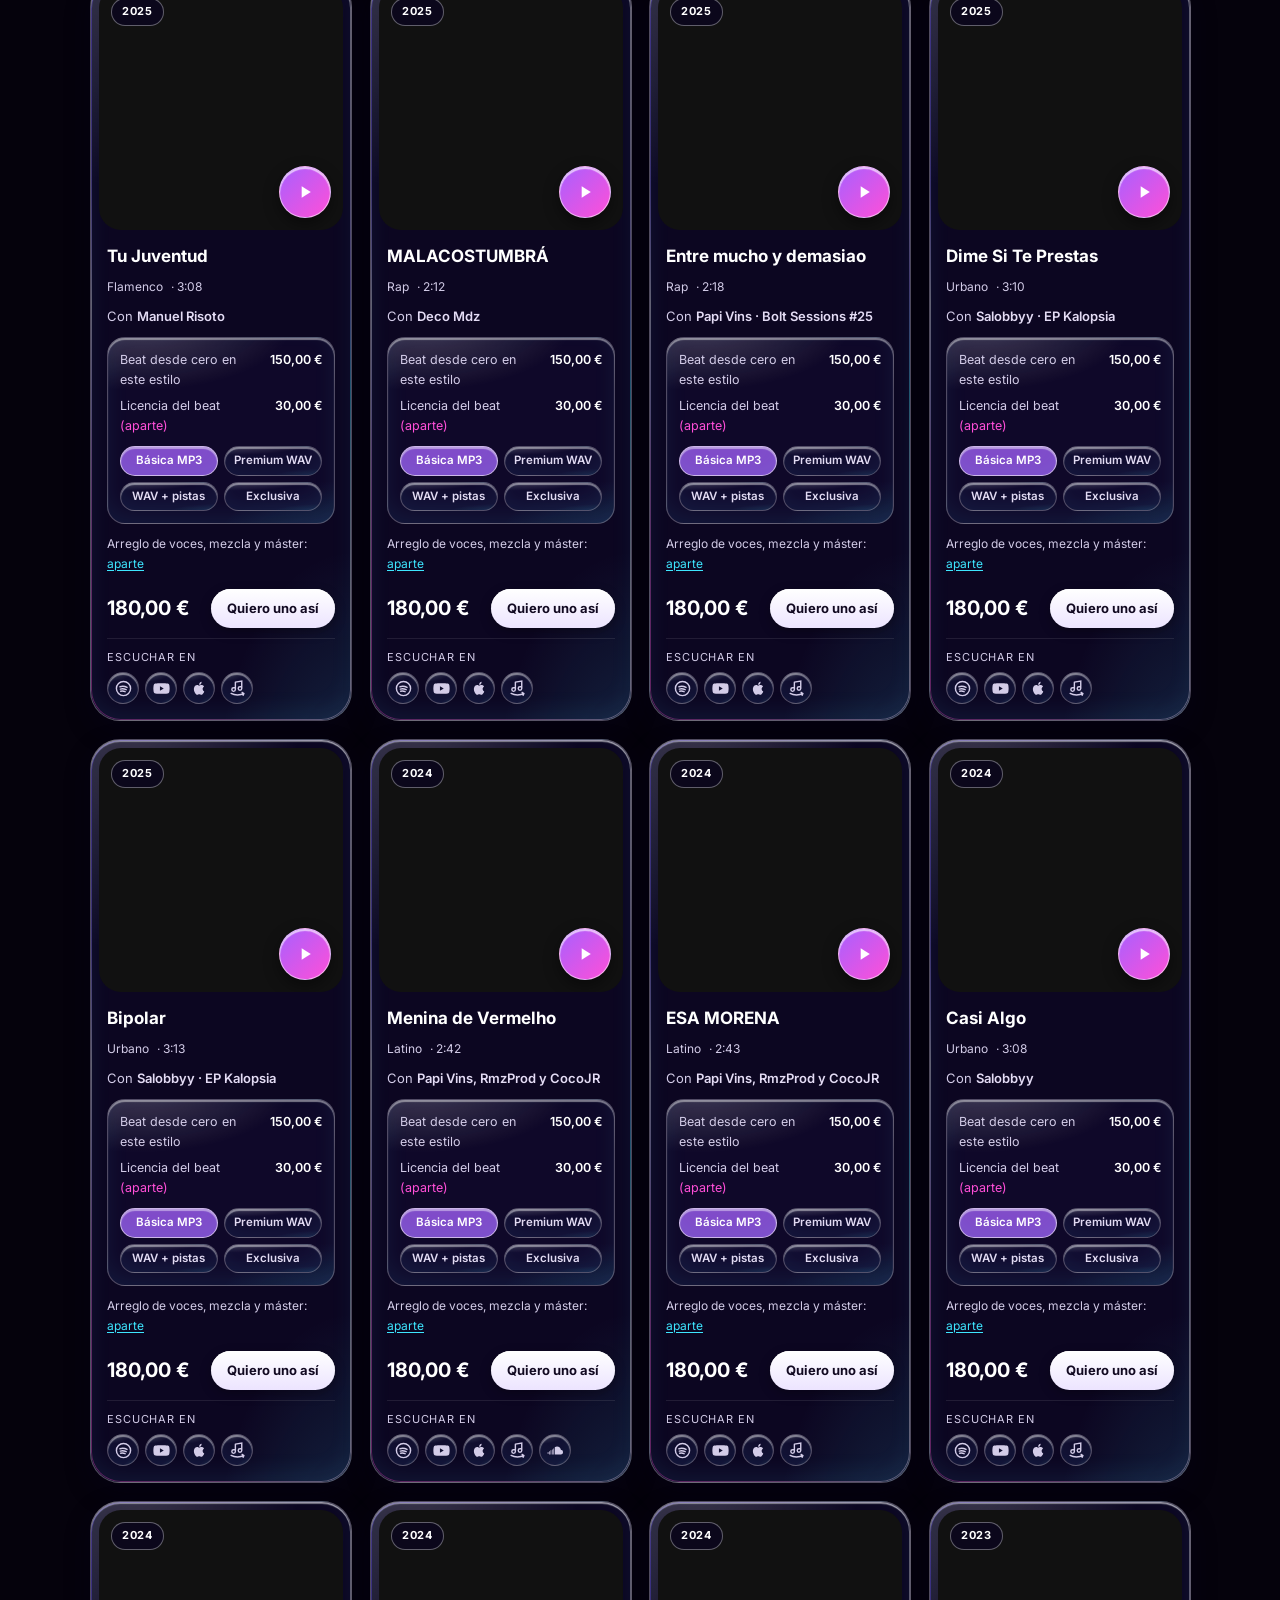
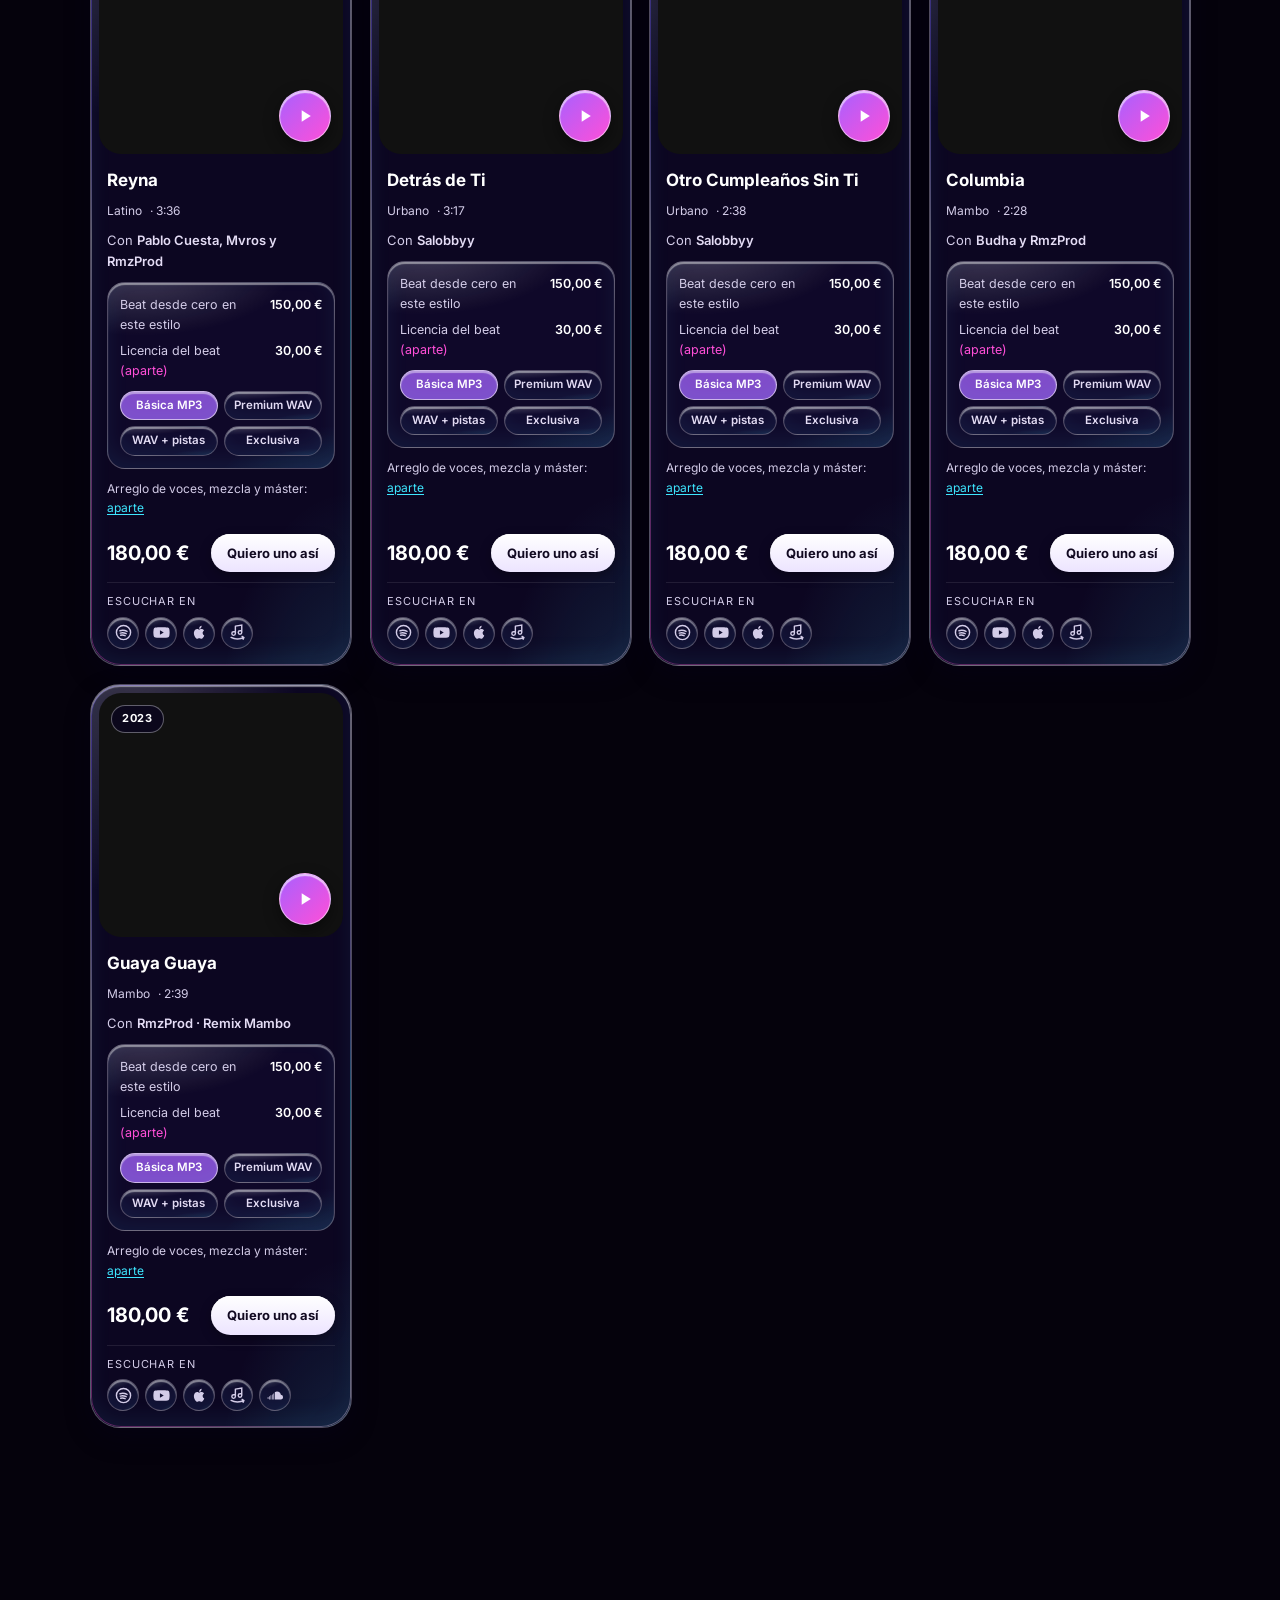
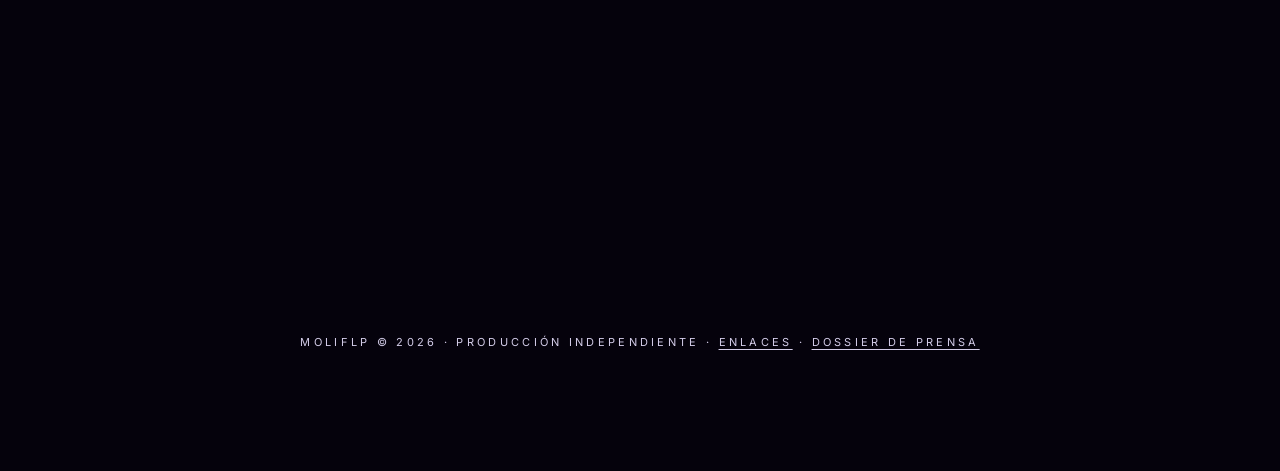
==== commit a43a3342: "Aparición progresiva al hacer scroll: cascada de elementos, títulos palabra a palabra y barra de pro" ====
--- a/index.html
+++ b/index.html
@@ -252,6 +252,7 @@
   <script src="glass.js" defer></script>
   <script src="water.js" defer></script>
   <script src="smooth.js" defer></script>
+  <script src="reveal.js" defer></script>
   <script defer src="/_vercel/insights/script.js"></script>
   <script>"serviceWorker"in navigator&&addEventListener("load",()=>navigator.serviceWorker.register("sw.js").catch(()=>{}))</script>
 </body>
--- a/glass.css
+++ b/glass.css
@@ -290,3 +290,18 @@
 .drawer{transition-timing-function:var(--soft)!important;transition-duration:.65s!important}
 html{scroll-padding-top:96px}
 @media (prefers-reduced-motion:reduce){.reveal,.card{transition:none;animation:none}}
+
+/* ===== Aparición progresiva (reveal.js) ===== */
+.rvjs .rv{opacity:0;transform:translate3d(0,34px,0);transition:opacity 1s var(--soft),transform 1.1s var(--soft);transition-delay:calc(var(--i,0)*80ms)}
+.rvjs .rv.in{opacity:1;transform:none}
+.rvjs .rv-grid>*{opacity:0;transform:translate3d(0,40px,0) scale(.96);transition:opacity .9s var(--soft),transform 1.1s var(--soft);transition-delay:calc(var(--i,0)*90ms)}
+.rvjs .rv-grid.in>*{opacity:1;transform:none}
+/* la sección ya no se desvanece entera: entran sus piezas */
+.rvjs .section.reveal{opacity:1;transform:none;transition:none}
+/* títulos palabra a palabra */
+.wsplit .w{display:inline-block;overflow:hidden;vertical-align:top;padding-bottom:.12em;margin-bottom:-.12em}
+.wsplit .w>span{display:inline-block;transform:translate3d(0,110%,0);transition:transform 1.1s var(--soft);transition-delay:calc(var(--n)*70ms)}
+.wsplit.in .w>span{transform:none}
+/* barra de progreso */
+.prog{position:fixed;left:0;top:0;right:0;height:3px;z-index:90;transform:scaleX(0);transform-origin:0 50%;background:linear-gradient(90deg,#7a4dff,#ff3d9a,#19d3ff);pointer-events:none;will-change:transform}
+@media (prefers-reduced-motion:reduce){.prog{display:none}}
